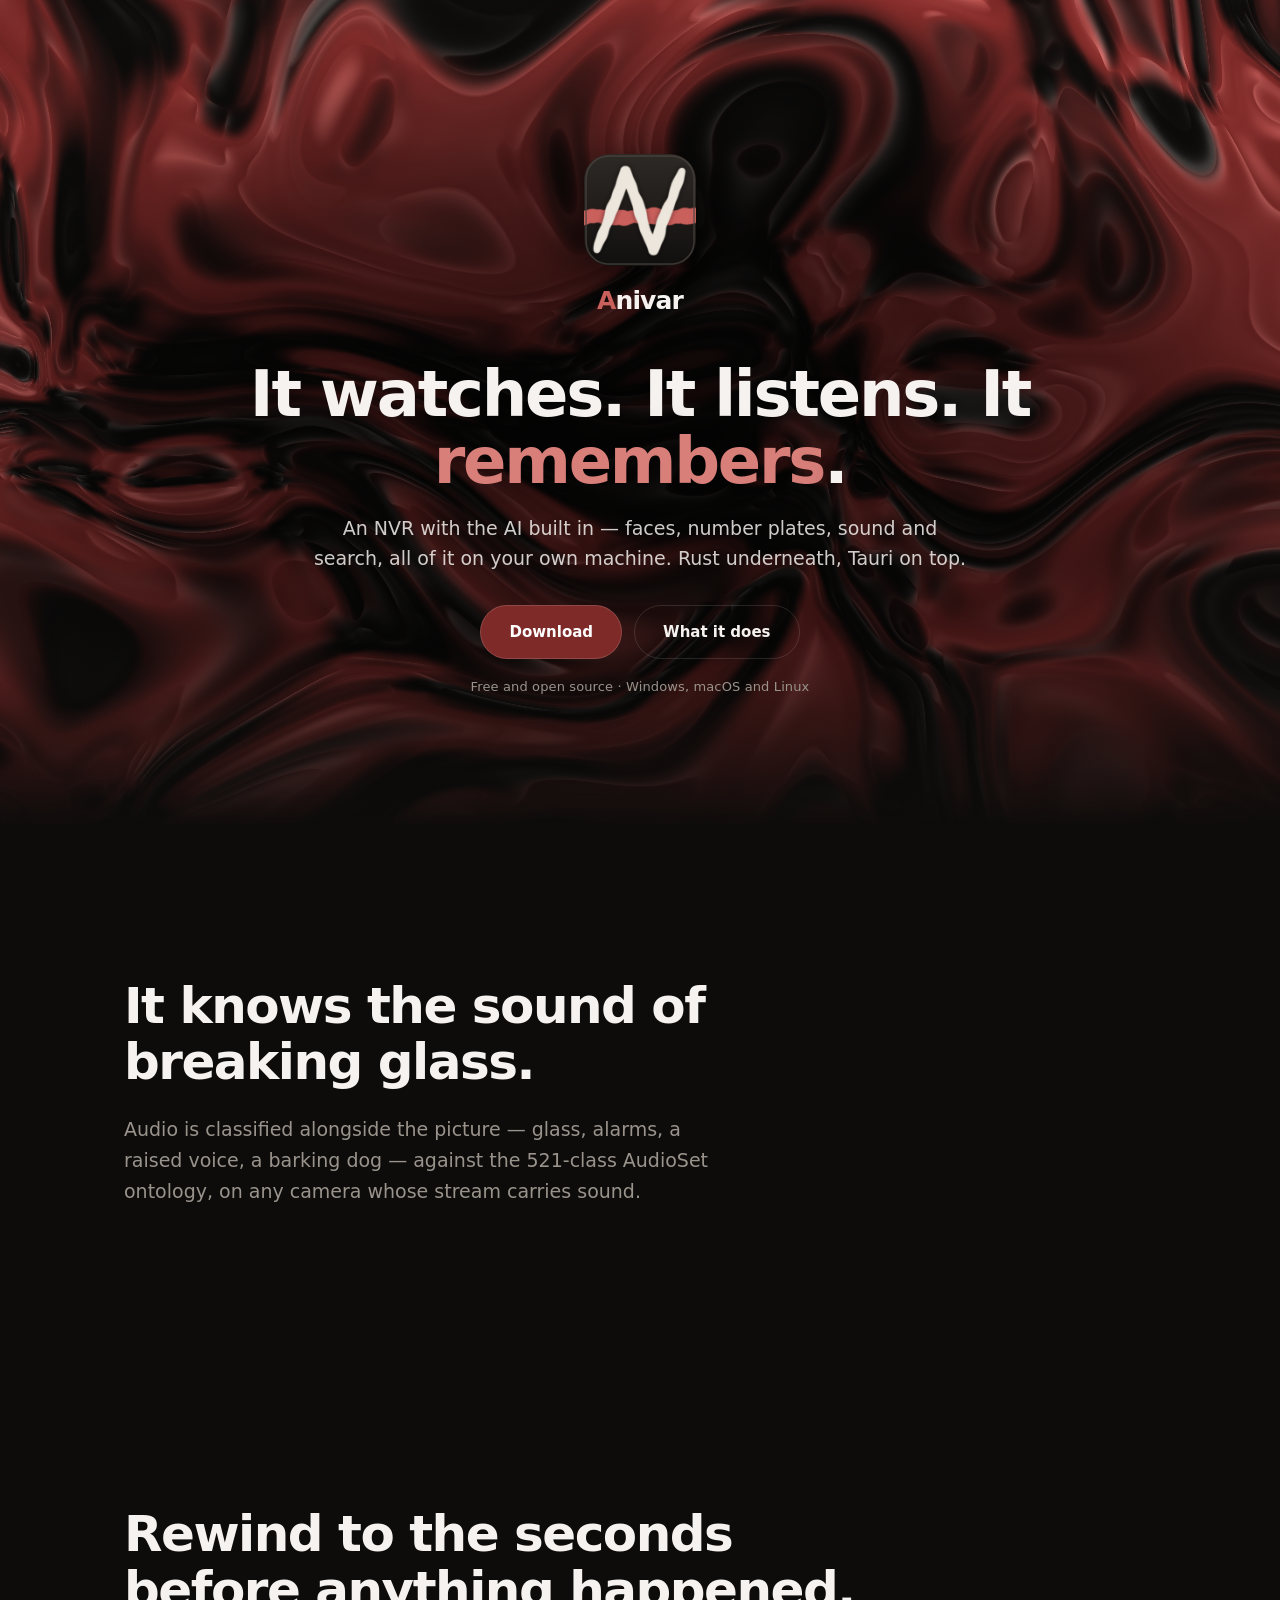
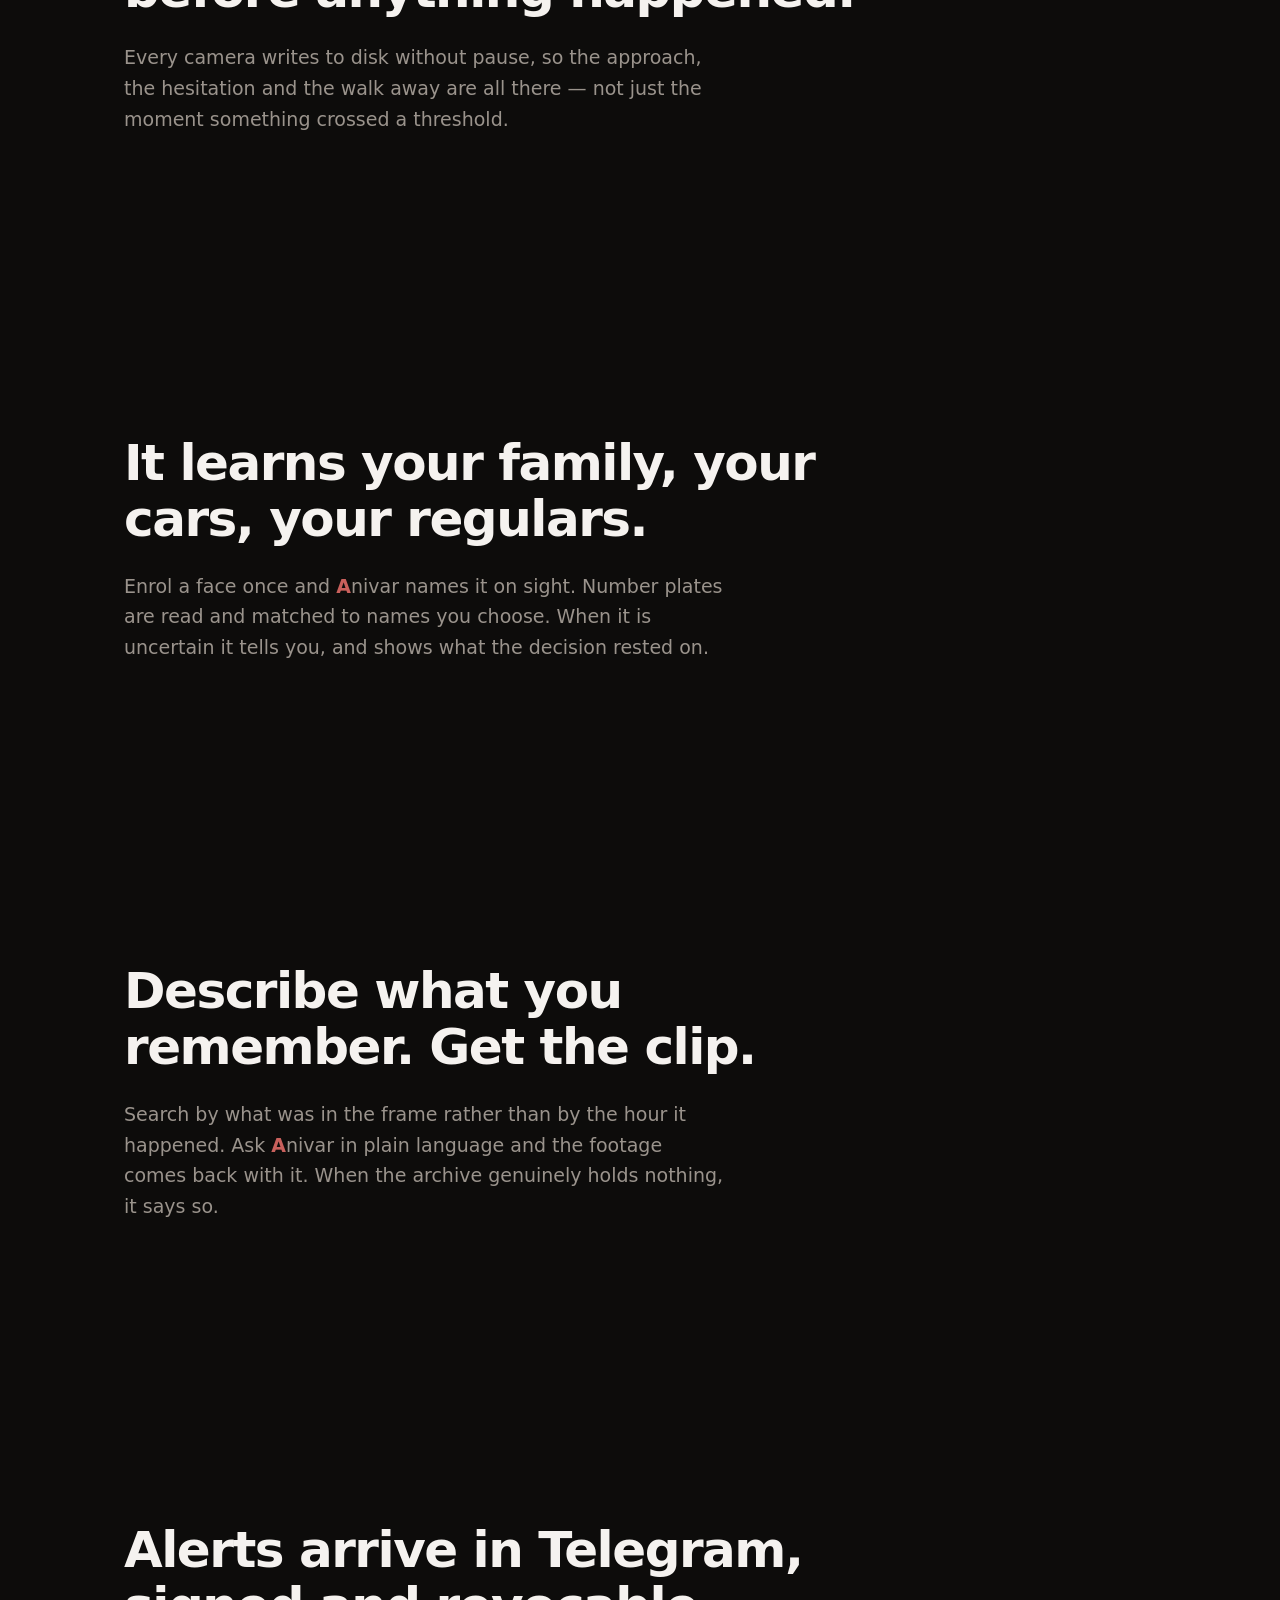
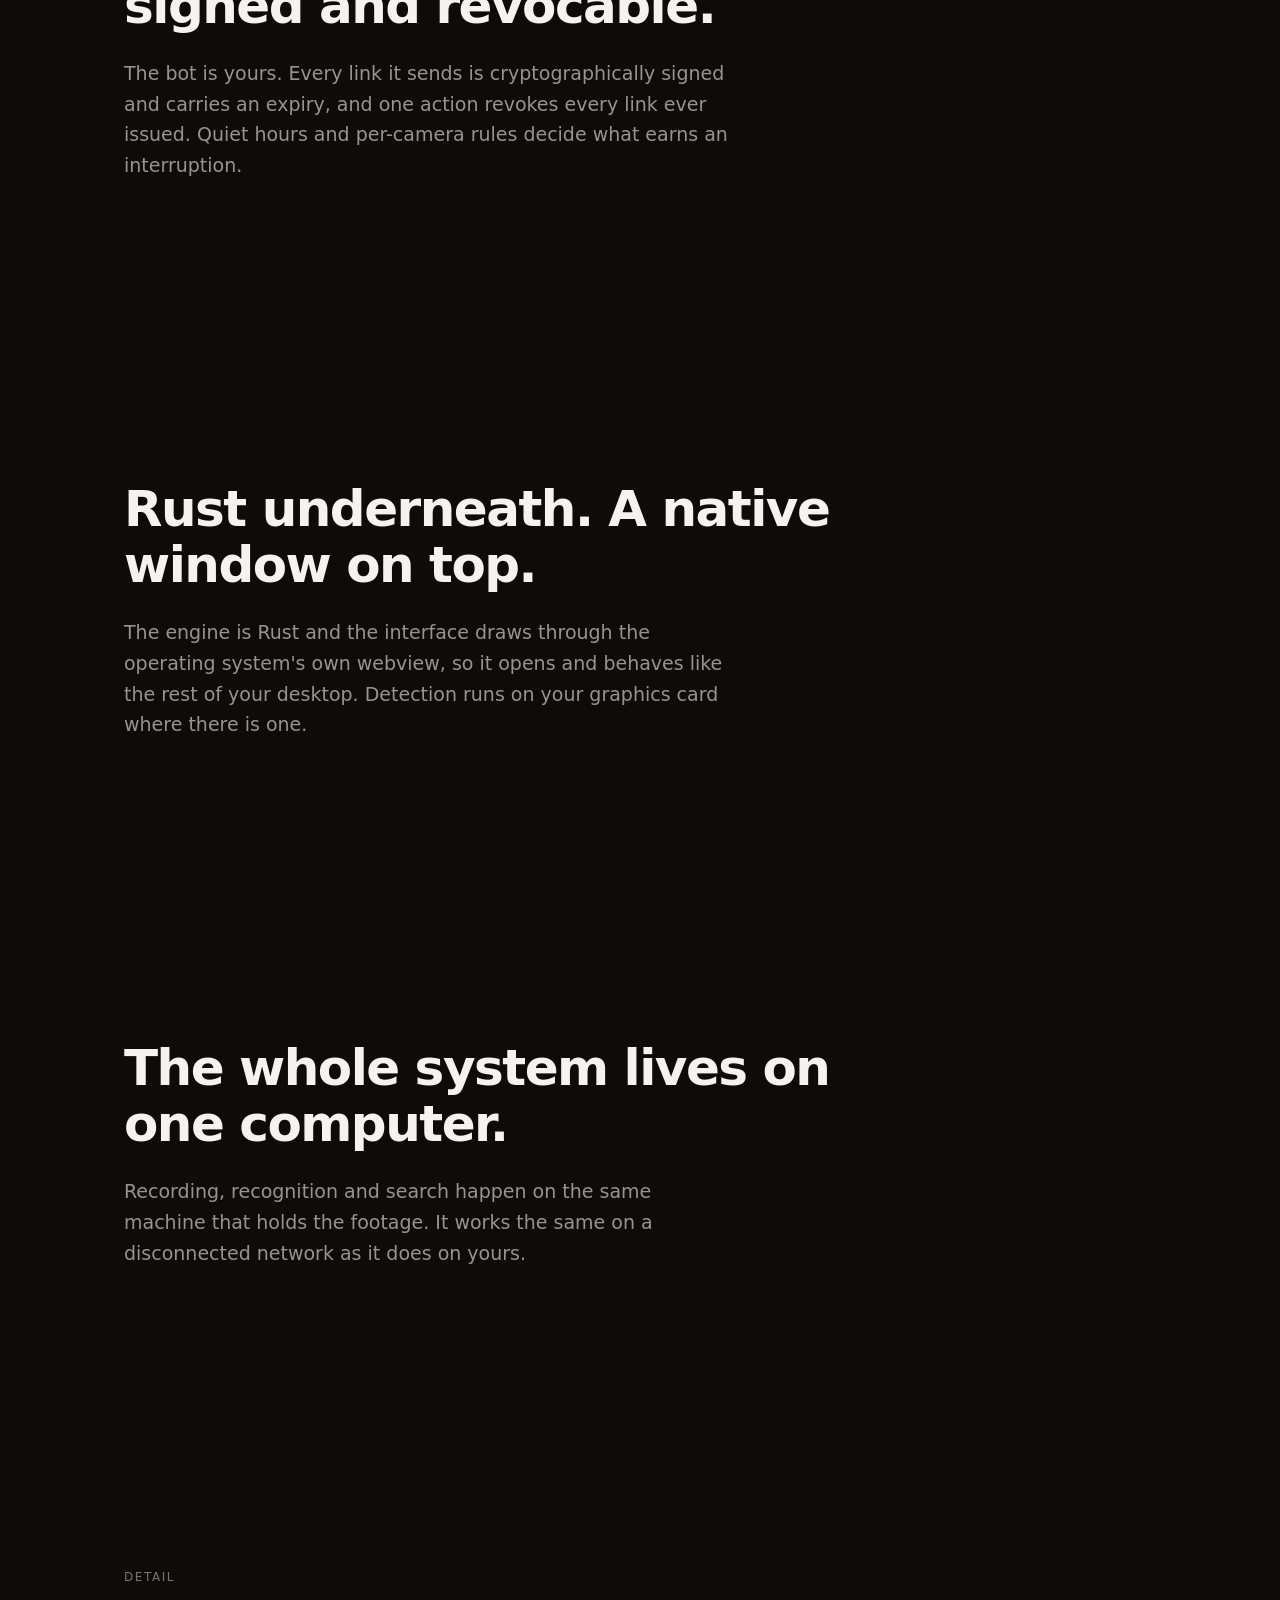
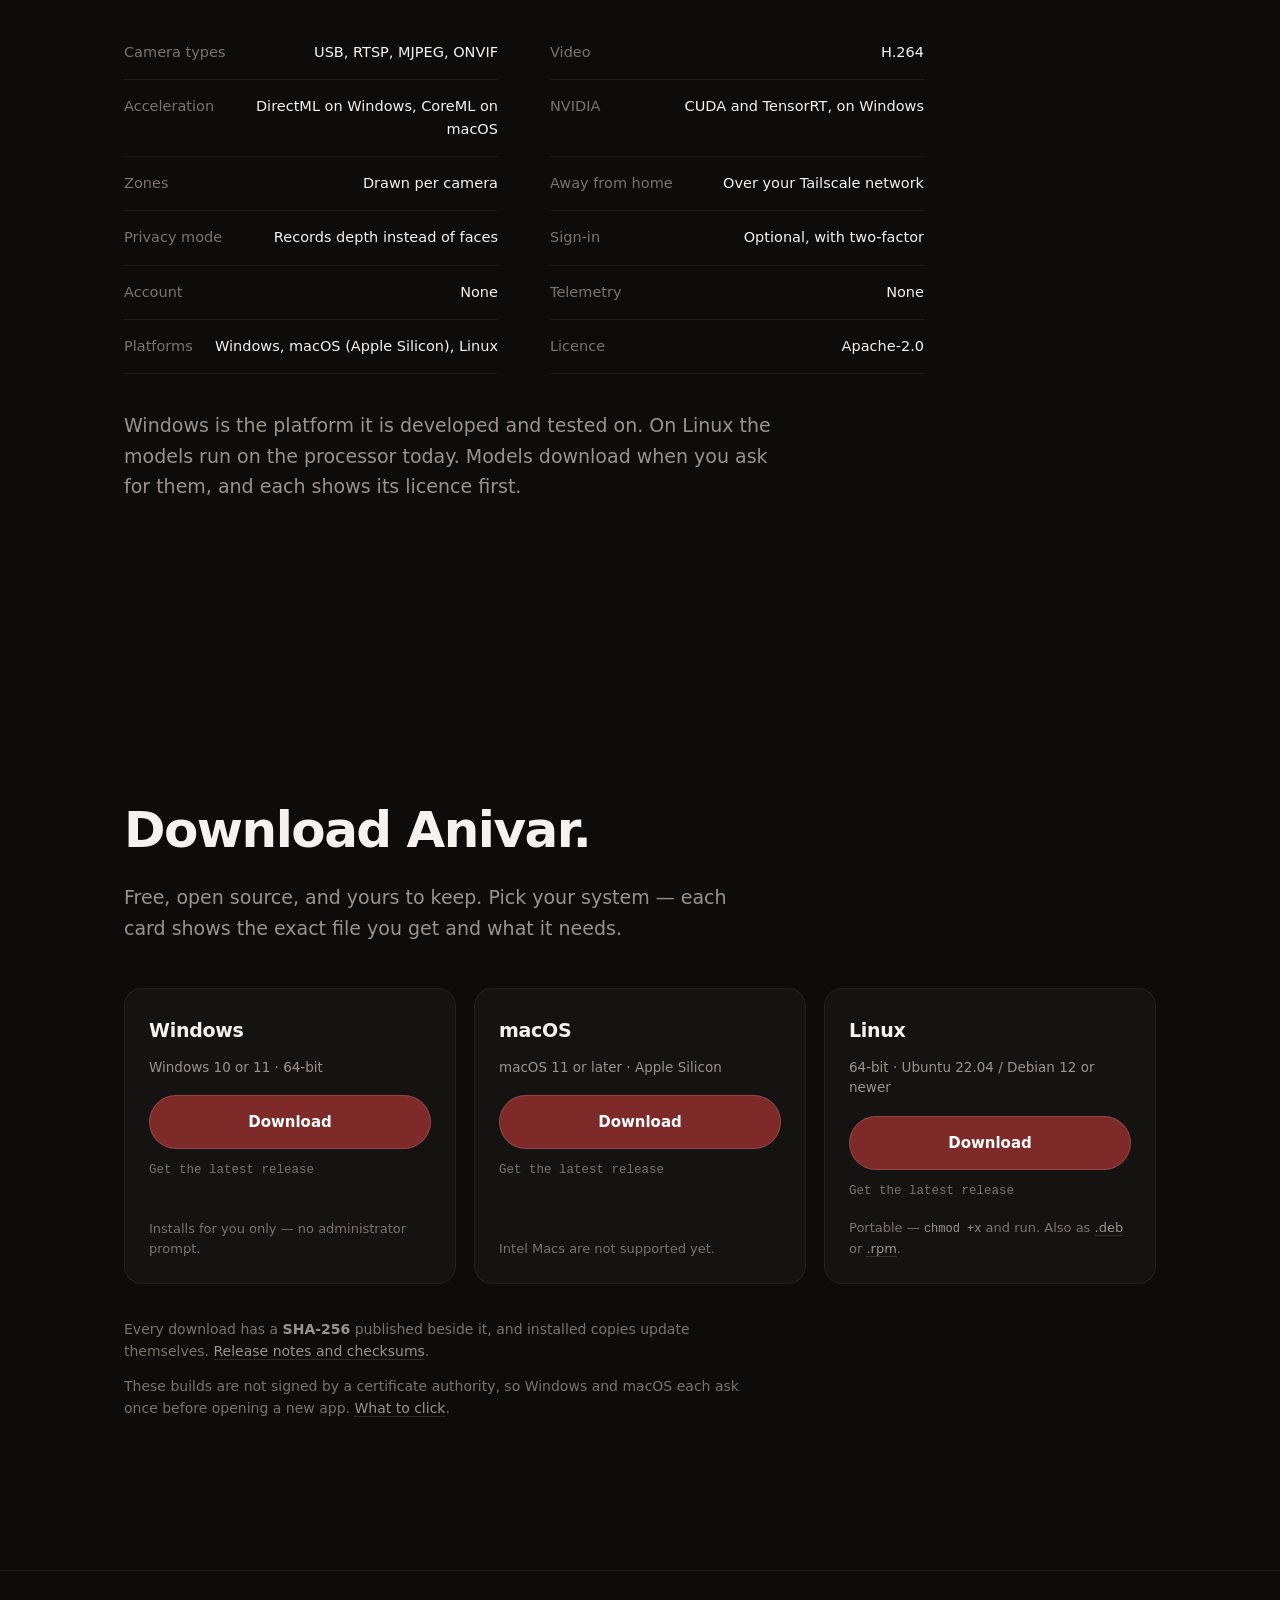
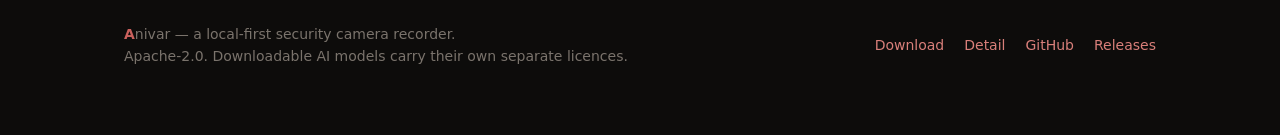
==== index.html @ 8ef47aaf "Anivar website Static marketing site for the Anivar desktop app. No framework, no build step — GitHu" ====
<!doctype html>
<html lang="en">
<head>
<meta charset="utf-8">
<meta name="viewport" content="width=device-width,initial-scale=1">
<title>Anivar — it watches, it listens, it remembers</title>
<meta name="description" content="An NVR with the AI built in — faces, number plates, sound and search, all of it on your own machine. Rust underneath, Tauri on top.">
<meta name="theme-color" content="#0D0C0B">
<link rel="icon" href="assets/favicon.png" type="image/png">
<link rel="apple-touch-icon" href="assets/logo-180.png">
<link rel="stylesheet" href="assets/styles.css">

<meta property="og:type" content="website">
<meta property="og:title" content="Anivar — it watches, it listens, it remembers">
<meta property="og:description" content="An NVR with the AI built in. Faces, plates, sound and search, on your own machine.">
<meta property="og:image" content="https://anivarhq.github.io/anivar-site/assets/og.png">
<meta property="og:url" content="https://anivarhq.github.io/anivar-site/">
<meta name="twitter:card" content="summary_large_image">
</head>
<body>

<a class="skip" href="#main">Skip to content</a>

<!-- ══════════════════════════ HERO ══════════════════════════ -->
<header class="hero">
  <div class="liquid-bg"><canvas id="liquid" aria-hidden="true"></canvas></div>
  <div class="wrap">
    <img class="hero-mark" src="assets/logo.png" alt="" width="112" height="112">
    <div class="brandbar" style="justify-content:center">
      <span class="wordmark" style="font-size:25px"><span class="i">A</span>nivar</span>
    </div>
    <h1>It watches. It listens. It <em>remembers</em>.</h1>
    <p class="lede">An NVR with the AI built in — faces, number plates, sound and search,
       all of it on your own machine. Rust underneath, Tauri on top.</p>
    <div class="cta">
      <a class="btn btn-primary" href="#download">Download</a>
      <a class="btn btn-ghost" href="#how">What it does</a>
    </div>
    <p class="hero-meta" id="hero-meta">Free and open source · Windows, macOS and Linux</p>
  </div>
</header>

<main id="main">

<section>
  <div class="wrap">
    <h2 class="statement rise">It knows the sound of breaking glass.</h2>
    <p class="under rise">Audio is classified alongside the picture — glass, alarms, a raised
       voice, a barking dog — against the 521-class AudioSet ontology, on any camera whose
       stream carries sound.</p>
  </div>
</section>

<section>
  <div class="wrap">
    <h2 class="statement rise">Rewind to the seconds before anything happened.</h2>
    <p class="under rise">Every camera writes to disk without pause, so the approach, the
       hesitation and the walk away are all there — not just the moment something crossed
       a threshold.</p>
  </div>
</section>

<section>
  <div class="wrap">
    <h2 class="statement rise">It learns your family, your cars, your regulars.</h2>
    <p class="under rise">Enrol a face once and <span class="nm"><span class="i">A</span>nivar</span> names it on sight. Number plates are
       read and matched to names you choose. When it is uncertain it tells you, and shows
       what the decision rested on.</p>
  </div>
</section>

<section>
  <div class="wrap">
    <h2 class="statement rise">Describe what you remember. Get the clip.</h2>
    <p class="under rise">Search by what was in the frame rather than by the hour it happened.
       Ask <span class="nm"><span class="i">A</span>nivar</span> in plain language and the footage comes back with it. When the archive
       genuinely holds nothing, it says so.</p>
  </div>
</section>

<section>
  <div class="wrap">
    <h2 class="statement rise">Alerts arrive in Telegram, signed and revocable.</h2>
    <p class="under rise">The bot is yours. Every link it sends is cryptographically signed and
       carries an expiry, and one action revokes every link ever issued. Quiet hours and
       per-camera rules decide what earns an interruption.</p>
  </div>
</section>

<section>
  <div class="wrap">
    <h2 class="statement rise">Rust underneath. A native window on top.</h2>
    <p class="under rise">The engine is Rust and the interface draws through the operating
       system's own webview, so it opens and behaves like the rest of your desktop.
       Detection runs on your graphics card where there is one.</p>
  </div>
</section>

<section>
  <div class="wrap">
    <h2 class="statement rise">The whole system lives on one computer.</h2>
    <p class="under rise">Recording, recognition and search happen on the same machine that
       holds the footage. It works the same on a disconnected network as it does on
       yours.</p>
  </div>
</section>

<section id="how">
  <div class="wrap">
    <p class="quiet">Detail</p>
    <dl class="specs">
      <div><dt>Camera types</dt><dd>USB, RTSP, MJPEG, ONVIF</dd></div>
      <div><dt>Video</dt><dd>H.264</dd></div>
      <div><dt>Acceleration</dt><dd>DirectML on Windows, CoreML on macOS</dd></div>
      <div><dt>NVIDIA</dt><dd>CUDA and TensorRT, on Windows</dd></div>
      <div><dt>Zones</dt><dd>Drawn per camera</dd></div>
      <div><dt>Away from home</dt><dd>Over your Tailscale network</dd></div>
      <div><dt>Privacy mode</dt><dd>Records depth instead of faces</dd></div>
      <div><dt>Sign-in</dt><dd>Optional, with two-factor</dd></div>
      <div><dt>Account</dt><dd>None</dd></div>
      <div><dt>Telemetry</dt><dd>None</dd></div>
      <div><dt>Platforms</dt><dd>Windows, macOS (Apple Silicon), Linux</dd></div>
      <div><dt>Licence</dt><dd>Apache-2.0</dd></div>
    </dl>
    <p class="under" style="max-width:54ch;margin-top:36px">Windows is the platform it is
       developed and tested on. On Linux the models run on the processor today. Models
       download when you ask for them, and each shows its licence first.</p>
  </div>
</section>

<section id="download">
  <div class="wrap">
    <h2 class="statement">Download Anivar.</h2>
    <p class="under">Free, open source, and yours to keep. Pick your system — each card
       shows the exact file you get and what it needs.</p>

    <div class="dl-grid">
      <article class="dl-card" data-card="win">
        <div class="dl-head"><h3>Windows</h3><span class="dl-badge" data-badge="win"></span></div>
        <p class="dl-req">Windows 10 or 11 · 64-bit</p>
        <a class="btn btn-primary dl-get" data-os="win" href="https://github.com/anivarhq/anivar/releases/latest">Download</a>
        <p class="dl-file"><span data-file="win">Get the latest release</span></p>
        <p class="dl-note">Installs for you only — no administrator prompt.</p>
      </article>
      <article class="dl-card" data-card="mac">
        <div class="dl-head"><h3>macOS</h3><span class="dl-badge" data-badge="mac"></span></div>
        <p class="dl-req">macOS 11 or later · Apple Silicon</p>
        <a class="btn btn-primary dl-get" data-os="mac" href="https://github.com/anivarhq/anivar/releases/latest">Download</a>
        <p class="dl-file"><span data-file="mac">Get the latest release</span></p>
        <p class="dl-note">Intel Macs are not supported yet.</p>
      </article>
      <article class="dl-card" data-card="linux">
        <div class="dl-head"><h3>Linux</h3><span class="dl-badge" data-badge="linux"></span></div>
        <p class="dl-req">64-bit · Ubuntu 22.04 / Debian 12 or newer</p>
        <a class="btn btn-primary dl-get" data-os="linux" href="https://github.com/anivarhq/anivar/releases/latest">Download</a>
        <p class="dl-file"><span data-file="linux">Get the latest release</span></p>
        <p class="dl-note">Portable — <code>chmod +x</code> and run. Also as <a data-os="deb" href="https://github.com/anivarhq/anivar/releases/latest">.deb</a> or <a data-os="rpm" href="https://github.com/anivarhq/anivar/releases/latest">.rpm</a>.</p>
      </article>
    </div>

    <div class="dl-foot">
      <p>Every download has a <strong>SHA-256</strong> published beside it, and installed
         copies update themselves. <a href="https://github.com/anivarhq/anivar/releases/latest">Release notes and checksums</a>.</p>
      <p>These builds are not signed by a certificate authority, so Windows and macOS each
         ask once before opening a new app.
         <a href="https://github.com/anivarhq/anivar#before-you-install">What to click</a>.</p>
    </div>
  </div>
</section>

</main>

<footer>
  <div class="wrap foot">
    <p style="margin:0"><span class="nm"><span class="i">A</span>nivar</span> — a local-first security camera recorder.<br>
       Apache-2.0. Downloadable AI models carry their own separate licences.</p>
    <nav>
      <a href="#download">Download</a>
      <a href="#how">Detail</a>
      <a href="https://github.com/anivarhq/anivar">GitHub</a>
      <a href="https://github.com/anivarhq/anivar/releases">Releases</a>
    </nav>
  </div>
</footer>

<script>
/* ============================================================================
   Hero background — liquid field.
   Two-level VECTOR domain warping over 3D simplex noise, with a ridged top
   octave and Blinn-Phong lighting. The lighting is what stops it reading as
   fog: an unlit colour ramp always looks like weather, never like a surface.
   Constants below were locked in the tuner (liquid-tune.html, kept out of the
   published site) — retune there, then paste the numbers back in here.
   Noise: Ashima Arts / Stefan Gustavson 3D simplex, public domain.
   ========================================================================= */
(function () {
  var canvas = document.getElementById('liquid');
  if (!canvas) return;
  var gl = canvas.getContext('webgl2', { antialias:false, alpha:false })
        || canvas.getContext('webgl',  { antialias:false, alpha:false });
  if (!gl) return;   // CSS gradient fallback on .liquid-bg stays visible

  var PALETTE = ['#0D0C0B', '#7E2A28', '#C9605C', '#F5E9E4'];
  //              bg-canvas   accent-fill  accent   warm specular
  var hex2rgb = function (h) {
    return [1,3,5].map(function (i) { return parseInt(h.slice(i,i+2),16)/255; });
  };

  var VERT =
    'attribute vec2 aPos;varying vec2 vUv;' +
    'void main(){ vUv = aPos*0.5+0.5; gl_Position = vec4(aPos,0.0,1.0); }';

  var FRAG = [
'precision highp float;',
'#define SCALE  0.85',
'#define WARP_A 1.50',   // swirl
'#define WARP_B 1.90',   // fold — the "liquid" knob
'#define RIDGE  0.11',   // creases
'#define RELIEF 0.075',  // how much the surface catches light
'#define SPEC   0.30',   // wet highlight
'#define SHINE  42.0',   // highlight tightness
'#define SPEED  0.055',
'#define CREST  0.15',
'varying vec2 vUv;',
'uniform float uTime;',
'uniform vec2  uResolution;',
'uniform vec3  uColor0, uColor1, uColor2, uColor3;',

'vec4 permute(vec4 x){ return mod(((x*34.0)+1.0)*x, 289.0); }',
'vec4 taylorInvSqrt(vec4 r){ return 1.79284291400159 - 0.85373472095314*r; }',
'float snoise(vec3 v){',
'  const vec2 C = vec2(1.0/6.0, 1.0/3.0);',
'  const vec4 D = vec4(0.0, 0.5, 1.0, 2.0);',
'  vec3 i  = floor(v + dot(v, C.yyy));',
'  vec3 x0 = v - i + dot(i, C.xxx);',
'  vec3 g = step(x0.yzx, x0.xyz);',
'  vec3 l = 1.0 - g;',
'  vec3 i1 = min(g.xyz, l.zxy);',
'  vec3 i2 = max(g.xyz, l.zxy);',
'  vec3 x1 = x0 - i1 + 1.0*C.xxx;',
'  vec3 x2 = x0 - i2 + 2.0*C.xxx;',
'  vec3 x3 = x0 - 1.0 + 3.0*C.xxx;',
'  i = mod(i, 289.0);',
'  vec4 p = permute(permute(permute(',
'             i.z + vec4(0.0, i1.z, i2.z, 1.0))',
'           + i.y + vec4(0.0, i1.y, i2.y, 1.0))',
'           + i.x + vec4(0.0, i1.x, i2.x, 1.0));',
'  float n_ = 1.0/7.0;',
'  vec3  ns = n_*D.wyz - D.xzx;',
'  vec4 j = p - 49.0*floor(p*ns.z*ns.z);',
'  vec4 x_ = floor(j*ns.z);',
'  vec4 y_ = floor(j - 7.0*x_);',
'  vec4 x = x_*ns.x + ns.yyyy;',
'  vec4 y = y_*ns.x + ns.yyyy;',
'  vec4 h = 1.0 - abs(x) - abs(y);',
'  vec4 b0 = vec4(x.xy, y.xy);',
'  vec4 b1 = vec4(x.zw, y.zw);',
'  vec4 s0 = floor(b0)*2.0 + 1.0;',
'  vec4 s1 = floor(b1)*2.0 + 1.0;',
'  vec4 sh = -step(h, vec4(0.0));',
'  vec4 a0 = b0.xzyw + s0.xzyw*sh.xxyy;',
'  vec4 a1 = b1.xzyw + s1.xzyw*sh.zzww;',
'  vec3 p0 = vec3(a0.xy, h.x);',
'  vec3 p1 = vec3(a0.zw, h.y);',
'  vec3 p2 = vec3(a1.xy, h.z);',
'  vec3 p3 = vec3(a1.zw, h.w);',
'  vec4 norm = taylorInvSqrt(vec4(dot(p0,p0), dot(p1,p1), dot(p2,p2), dot(p3,p3)));',
'  p0 *= norm.x; p1 *= norm.y; p2 *= norm.z; p3 *= norm.w;',
'  vec4 m = max(0.6 - vec4(dot(x0,x0), dot(x1,x1), dot(x2,x2), dot(x3,x3)), 0.0);',
'  m = m*m;',
'  return 42.0*dot(m*m, vec4(dot(p0,x0), dot(p1,x1), dot(p2,x2), dot(p3,x3)));',
'}',

'float fbm2(vec3 p){ return snoise(p)*0.6 + snoise(p*2.03 + 17.0)*0.3; }',
'float fbm3(vec3 p){',
'  float s = snoise(p)*0.55;',
'  s += snoise(p*2.02 + 31.0)*0.28;',
'  float r = 1.0 - abs(snoise(p*3.20 + 63.0));',
'  s += (r*r - 0.5)*RIDGE;',
'  return s;',
'}',
/* two-level vector warp: q displaces the field, r displaces q. the two layers
   advance at different rates so they shear past each other instead of
   morphing in place — that shearing is what reads as liquid. */
'float field(vec2 uv, float t, out vec2 warp){',
'  vec3 p = vec3(uv, t);',
'  vec2 q = vec2(fbm2(p), fbm2(p + vec3(5.2, 1.3, 0.7)));',
'  vec2 r = vec2(',
'    fbm2(p + WARP_A*vec3(q,0.0) + vec3(1.7, 9.2, t* 0.35)),',
'    fbm2(p + WARP_A*vec3(q,0.0) + vec3(8.3, 2.8, t*-0.28)));',
'  warp = r;',
'  return fbm3(p + WARP_B*vec3(r,0.0));',
'}',

'void main(){',
'  vec2 uv = vUv;',
'  uv.x *= uResolution.x / uResolution.y;',
'  float t = uTime*SPEED;',
'  uv += vec2(t*0.10, t*0.05);',
'  uv *= SCALE;',
'  vec2 warp;',
'  float f = field(uv, t, warp);',
'  const float e = 0.012;',
'  vec3 wp  = vec3(uv, t) + WARP_B*vec3(warp, 0.0);',
'  float fx = fbm3(wp + vec3(e, 0.0, 0.0));',
'  float fy = fbm3(wp + vec3(0.0, e, 0.0));',
'  vec3  N  = normalize(vec3(-(fx-f)/e*RELIEF, -(fy-f)/e*RELIEF, 1.0));',
'  vec3 L = normalize(vec3(-0.35, 0.55, 0.75));',
'  vec3 H = normalize(L + vec3(0.0, 0.0, 1.0));',
'  float diff = max(dot(N,L), 0.0);',
'  float spec = pow(max(dot(N,H), 0.0), SHINE);',
'  float h = f*0.5 + 0.5;',
'  vec3 col = mix(uColor0, uColor1, smoothstep(0.36, 0.62, h));',
'  col = mix(col, uColor2, smoothstep(0.66, 0.85, h));',
'  col = mix(col, uColor3, smoothstep(0.87, 0.97, h));',
'  col *= 0.70 + 0.50*diff;',
'  col += uColor3*spec*SPEC;',
'  col += uColor3*smoothstep(0.93, 1.0, h)*CREST;',
   /* kill 8-bit banding across the large smooth areas */
'  float d = fract(sin(dot(gl_FragCoord.xy, vec2(12.9898, 78.233)))*43758.5453);',
'  col += (d - 0.5)/255.0;',
'  gl_FragColor = vec4(col, 1.0);',
'}'].join('\n');

  function compile(type, src) {
    var s = gl.createShader(type);
    gl.shaderSource(s, src); gl.compileShader(s);
    if (!gl.getShaderParameter(s, gl.COMPILE_STATUS)) return null;
    return s;
  }
  var vs = compile(gl.VERTEX_SHADER, VERT), fs = compile(gl.FRAGMENT_SHADER, FRAG);
  if (!vs || !fs) return;                       // fall back to the CSS gradient
  var prog = gl.createProgram();
  gl.attachShader(prog, vs); gl.attachShader(prog, fs); gl.linkProgram(prog);
  if (!gl.getProgramParameter(prog, gl.LINK_STATUS)) return;
  gl.useProgram(prog);

  var buf = gl.createBuffer();
  gl.bindBuffer(gl.ARRAY_BUFFER, buf);
  gl.bufferData(gl.ARRAY_BUFFER, new Float32Array([-1,-1, 1,-1, -1,1, 1,1]), gl.STATIC_DRAW);
  var aPos = gl.getAttribLocation(prog, 'aPos');
  gl.enableVertexAttribArray(aPos);
  gl.vertexAttribPointer(aPos, 2, gl.FLOAT, false, 0, 0);

  var U = function (n) { return gl.getUniformLocation(prog, n); };
  var uTime = U('uTime'), uRes = U('uResolution');
  PALETTE.forEach(function (h, i) { gl.uniform3fv(U('uColor' + i), hex2rgb(h)); });

  function resize() {
    var dpr = Math.min(window.devicePixelRatio || 1, 2);
    var w = Math.max(1, Math.round(canvas.clientWidth  * dpr));
    var h = Math.max(1, Math.round(canvas.clientHeight * dpr));
    if (canvas.width !== w || canvas.height !== h) {
      canvas.width = w; canvas.height = h;
      gl.viewport(0, 0, w, h);
      gl.uniform2f(uRes, w, h);
    }
  }
  window.addEventListener('resize', resize);
  resize();

  var reduced = window.matchMedia('(prefers-reduced-motion: reduce)').matches;
  var raf = 0, t0 = performance.now();

  function frame(now) {
    resize();
    gl.uniform1f(uTime, (now - t0) / 1000);
    gl.drawArrays(gl.TRIANGLE_STRIP, 0, 4);
    raf = requestAnimationFrame(frame);
  }

  if (reduced) {                                 // one static frame, no loop
    gl.uniform1f(uTime, 8.0);
    gl.drawArrays(gl.TRIANGLE_STRIP, 0, 4);
  } else {
    raf = requestAnimationFrame(frame);
    /* the hero scrolls away; stop paying for it when it is off screen */
    if ('IntersectionObserver' in window) {
      new IntersectionObserver(function (es) {
        es.forEach(function (en) {
          if (en.isIntersecting && !raf && !document.hidden) {
            t0 = performance.now(); raf = requestAnimationFrame(frame);
          } else if (!en.isIntersecting && raf) {
            cancelAnimationFrame(raf); raf = 0;
          }
        });
      }, { threshold: 0 }).observe(canvas);
    }
    document.addEventListener('visibilitychange', function () {
      if (document.hidden && raf) { cancelAnimationFrame(raf); raf = 0; }
      else if (!document.hidden && !raf) { t0 = performance.now(); raf = requestAnimationFrame(frame); }
    });
  }
})();

/* reveal-on-scroll — opacity and transform only, and skipped entirely when the
   visitor has asked for reduced motion */
(function () {
  var els = document.querySelectorAll('.rise');
  if (!('IntersectionObserver' in window) ||
      window.matchMedia('(prefers-reduced-motion: reduce)').matches) {
    Array.prototype.forEach.call(els, function (el) { el.classList.add('in'); });
    return;
  }
  var io = new IntersectionObserver(function (entries) {
    entries.forEach(function (en, i) {
      if (!en.isIntersecting) return;
      var el = en.target;
      setTimeout(function () { el.classList.add('in'); }, (i % 3) * 70);
      io.unobserve(el);
    });
  }, { rootMargin: '0px 0px -8% 0px' });
  Array.prototype.forEach.call(els, function (el) { io.observe(el); });
})();

/* ============================================================================
   Download cards follow the release.
   The page is ALREADY CORRECT before this runs: every card links to
   /releases/latest, which is right today and right after every future tag. So
   everything here only makes a working link more specific, and any failure —
   offline, blocked, rate-limited — leaves the served page standing. There is
   deliberately no spinner and no error state.
   api.github.com allows any origin but budgets 60 requests/hour per IP for
   anonymous callers, so failing is routine rather than exceptional.
   ========================================================================= */
(function () {
  var API = 'https://api.github.com/repos/anivarhq/anivar/releases/latest';
  /* Asset names carry the version (Anivar_0.1.1_x64-setup.exe), so match on the
     stable suffix rather than rebuilding a filename from a version string. The
     rpm uses dots and a -1 release suffix, not the _x.y.z_ pattern. */
  var MATCH = {
    win:   /_x64-setup\.exe$/,
    mac:   /_aarch64\.dmg$/,
    linux: /_amd64\.AppImage$/,
    deb:   /_amd64\.deb$/,
    rpm:   /\.x86_64\.rpm$/
  };

  function currentOS() {
    var p = (navigator.userAgentData && navigator.userAgentData.platform) ||
            navigator.platform || navigator.userAgent || '';
    if (/win/i.test(p))             return 'win';
    if (/mac|iphone|ipad/i.test(p)) return 'mac';
    if (/linux|x11|cros/i.test(p))  return 'linux';
    return null;                    /* unknown: no card is singled out */
  }
  function mb(b) { return Math.round(b / 1048576) + ' MB'; }
  function set(sel, fn) {
    Array.prototype.forEach.call(document.querySelectorAll(sel), fn);
  }

  fetch(API, { headers: { Accept: 'application/vnd.github+json' } })
    .then(function (r) { return r.ok ? r.json() : Promise.reject(r.status); })
    .then(function (rel) {
      var by = {};
      (rel.assets || []).forEach(function (a) {
        Object.keys(MATCH).forEach(function (k) { if (MATCH[k].test(a.name)) by[k] = a; });
      });

      /* Point every link at its actual file. */
      set('[data-os]', function (a) {
        var asset = by[a.getAttribute('data-os')];
        if (asset) a.href = asset.browser_download_url;
      });

      /* Name the file and its size under each button, so nobody has to guess
         what they are about to download. */
      set('[data-file]', function (el) {
        var asset = by[el.getAttribute('data-file')];
        if (asset) el.textContent = asset.name + ' · ' + mb(asset.size);
      });

      var ver = (rel.tag_name || '').replace(/^v/, '');
      var meta = document.getElementById('hero-meta');
      if (meta && ver) {
        meta.textContent = 'Free and open source · v' + ver + ' · Windows, macOS and Linux';
      }

      /* Mark the visitor's own platform. macOS is Apple Silicon only and a
         browser cannot tell you which Mac it is on, so the card says so in its
         requirements rather than the badge promising something. */
      var os = currentOS();
      if (!os) return;
      var card = document.querySelector('[data-card="' + os + '"]');
      var badge = document.querySelector('[data-badge="' + os + '"]');
      if (card)  card.setAttribute('data-you', '1');
      if (badge) badge.textContent = 'Your system';
    })
    .catch(function () { /* leave the served markup exactly as it is */ });
})();
</script>
</body>
</html>
---- assets/styles.css ----
/* Anivar — marketing site.
   Tokens lifted verbatim from the app's src/index.css so the site and the
   product are literally the same colours. "White lifts, red marks." */

:root{
  /* graphite ramp */
  --bg-canvas:#0D0C0B; --bg-surface:#151312; --bg-elevated:#1E1B19; --bg-hover:#262220;
  /* the one red */
  --accent:#C9605C; --accent-light:#D97F7A; --accent-dim:#A94B48; --accent-fill:#7E2A28;
  /* status */
  --ok:#6FA97C; --warn:#C9A25E; --idle:#8C99A8;
  /* text */
  --text-primary:#F5F2EF; --text-secondary:#9A938C; --text-tertiary:#7A736C;
  /* white-lift */
  --ink:255 255 255;
  --border:rgb(var(--ink)/.06); --border-strong:rgb(var(--ink)/.12);
  --radius:14px; --radius-lg:18px; --radius-pill:999px;
  --ease-out:cubic-bezier(.16,1,.3,1);
  --spring:cubic-bezier(.34,1.56,.64,1);
  --font:'Inter',-apple-system,'Segoe UI',system-ui,sans-serif;
  --mono:'JetBrains Mono','Cascadia Code','SF Mono',ui-monospace,monospace;
  --maxw:1080px;
}

*{box-sizing:border-box}
html{scroll-behavior:smooth}
@media (prefers-reduced-motion:reduce){ html{scroll-behavior:auto} }
body{margin:0;background:var(--bg-canvas);color:var(--text-primary);
  font-family:var(--font);font-size:16px;line-height:1.6;
  -webkit-font-smoothing:antialiased;overflow-x:hidden}
img{max-width:100%;display:block}
a{color:var(--accent-light);text-decoration:none}
a:hover{text-decoration:underline}
:focus-visible{outline:2px solid var(--accent);outline-offset:3px;border-radius:4px}

.wrap{width:100%;max-width:var(--maxw);margin:0 auto;padding:0 24px}
.skip{position:absolute;left:-9999px}
.skip:focus{left:12px;top:12px;z-index:99;padding:10px 16px;background:var(--bg-elevated);
  border:1px solid var(--border-strong);border-radius:10px}

/* ---------- hero ---------- */
.hero{position:relative;min-height:92vh;min-height:92svh;display:flex;align-items:center;
  justify-content:center;text-align:center;padding:96px 0 72px;isolation:isolate}
.liquid-bg{position:absolute;inset:0;z-index:-1;overflow:hidden;pointer-events:none;
  /* static approximation — what a no-WebGL visitor sees. Never flat black. */
  background:
    radial-gradient(58% 46% at 26% 30%, #7E2A28 0%, transparent 62%),
    radial-gradient(46% 38% at 76% 58%, #A94B48 0%, transparent 58%),
    radial-gradient(30% 26% at 58% 22%, #C9605C 0%, transparent 55%),
    var(--bg-canvas)}
.liquid-bg canvas{display:block;width:100%;height:100%}
/* Two scrims, and the first one matters most. The vignette below darkens the
   EDGES and is transparent to 38% — which is exactly where the headline sits, so
   the type was landing on the brightest, busiest part of the field. The content
   scrim puts a readable ground back under the middle. */
.liquid-bg::after{content:"";position:absolute;inset:0;
  background:
    radial-gradient(66% 52% at 50% 50%,rgba(0,0,0,.74) 0%,rgba(0,0,0,.5) 58%,transparent 100%),
    radial-gradient(125% 95% at 50% 32%,transparent 38%,rgba(0,0,0,.6) 100%)}
/* the hero fades into the page ground so the shader has no hard edge */
.hero::after{content:"";position:absolute;left:0;right:0;bottom:0;height:180px;z-index:-1;
  background:linear-gradient(to bottom,transparent,var(--bg-canvas))}

.hero h1{margin:0 0 20px;font-size:clamp(34px,6.4vw,64px);font-weight:800;
  letter-spacing:-.035em;line-height:1.04;max-width:15ch;margin-inline:auto;
  text-shadow:0 2px 34px rgba(0,0,0,.55)}
.hero h1 em{font-style:normal;color:var(--accent-light)}
.lede{margin:0 auto;max-width:54ch;font-size:clamp(16px,1.9vw,19px);line-height:1.55;
  color:var(--text-primary);opacity:.84;text-shadow:0 1px 18px rgba(0,0,0,.65)}

.cta{display:flex;gap:12px;flex-wrap:wrap;justify-content:center;margin-top:32px}
.btn{display:inline-block;padding:14px 28px;border-radius:var(--radius-pill);
  font-size:15px;font-weight:600;font-family:inherit;cursor:pointer;border:1px solid transparent;
  transition:transform .21s var(--spring),background .21s var(--ease-out);text-decoration:none}
.btn:hover{text-decoration:none;transform:translateY(-1px)}
.btn-primary{background:var(--accent-fill);color:#fff;border-color:rgb(var(--ink)/.14)}
.btn-primary:hover{background:var(--accent-dim)}
.mascot{width:66px;height:66px;border-radius:16px;margin:0 auto 24px;
  box-shadow:0 10px 34px rgba(0,0,0,.5)}

/* ---------- sections ---------- */
section{padding:88px 0;position:relative}
h2{margin:0 0 16px;font-size:clamp(25px,3.6vw,38px);font-weight:700;letter-spacing:-.028em;
  line-height:1.15;max-width:20ch}
footer{padding:52px 0 68px;border-top:1px solid var(--border);color:var(--text-tertiary);
  font-size:14px}
.foot{display:flex;justify-content:space-between;gap:24px;flex-wrap:wrap;align-items:center}
.foot nav{display:flex;gap:20px;flex-wrap:wrap}

/* reveal-on-scroll; opacity/transform only, and off entirely for reduced motion */
.rise{opacity:0;transform:translateY(16px);
  transition:opacity .6s var(--ease-out),transform .6s var(--ease-out)}
.rise.in{opacity:1;transform:none}
@media (prefers-reduced-motion:reduce){
  .rise{opacity:1;transform:none;transition:none}
  .btn:hover{transform:none}
}
@media (max-width:640px){
  section{padding:64px 0}
  .hero{min-height:auto;padding:72px 0 56px}
}

/* ══════════════════════════════════════════════════════════════
   WORDMARK
   The identity is the name with its initial in the accent. The name
   also happens to contain the product twice — A_I_ _ at odd
   positions, _N_V_R at even ones — which the "in the name" section
   below puts to work. Same six letters every time; only the lift moves.
   ══════════════════════════════════════════════════════════════ */
.wordmark{font-weight:800;letter-spacing:-.035em;line-height:1;display:inline-block;
  color:var(--text-primary)}
.wordmark .i{color:var(--accent)}          /* the lifted letters */
.hero .wordmark{font-size:clamp(38px,7.5vw,78px);margin-bottom:22px}
.brandbar{display:flex;align-items:center;gap:11px;margin-bottom:26px}
.brandbar .wordmark{font-size:20px}
/* Inline name mentions. Same six letters throughout; which ones lift depends on
   what the sentence is about — AI where it thinks, NVR where it records. Never
   pointed at, never explained. */
.nm .i{color:var(--accent);font-weight:700}

/* ══════════════════════════════════════════════════════════════
   SPARE
   One idea per screen. Headings are verb-led and describe what you
   stop having to do; the sentence under each says how.
   ══════════════════════════════════════════════════════════════ */
section{padding:150px 0}
.statement{font-size:clamp(28px,4.4vw,50px);font-weight:800;letter-spacing:-.03em;
  line-height:1.12;margin:0;max-width:22ch}
.statement em{font-style:normal;color:var(--accent)}
.under{margin:24px 0 0;font-size:clamp(16px,1.7vw,19px);color:var(--text-secondary);
  max-width:50ch;line-height:1.62}
.hero h1{max-width:19ch}

.frame{margin-top:60px;border-radius:var(--radius-lg);overflow:hidden;
  background:var(--bg-surface);border:1px solid var(--border)}
.frame .ph{aspect-ratio:16/9;display:grid;place-items:center;color:var(--text-tertiary);
  font-family:var(--mono);font-size:12px}

.specs{display:grid;grid-template-columns:repeat(auto-fit,minmax(260px,1fr));
  gap:0 52px;max-width:800px;margin:0}
.specs div{display:flex;justify-content:space-between;gap:20px;padding:15px 0;
  border-bottom:1px solid var(--border);font-size:14.5px}
.specs dt{color:var(--text-tertiary);margin:0}
.specs dd{margin:0;text-align:right;color:var(--text-primary)}
.quiet{font-size:12px;letter-spacing:.13em;text-transform:uppercase;
  color:var(--text-tertiary);margin:0 0 38px}

@media (max-width:640px){ section{padding:92px 0} .frame{margin-top:38px} }

/* ---------- download ---------- */
.btn-ghost{background:transparent;color:var(--text-primary);border-color:var(--border-strong)}
.btn-ghost:hover{background:var(--bg-hover)}
.hero-meta{margin:18px 0 0;font-size:13px;color:var(--text-secondary);letter-spacing:.01em}
.specs dd a{color:var(--text-primary);text-decoration:none;
  border-bottom:1px solid var(--border-strong);transition:color .18s var(--ease-out)}
.specs dd a:hover{color:var(--accent-light);border-bottom-color:var(--accent)}

/* ---------- hero mark ---------- */
.hero-mark{display:block;width:112px;height:112px;margin:0 auto 22px;border-radius:26px;
  box-shadow:0 18px 50px rgba(0,0,0,.55)}

/* ---------- download ---------- */
.btn-ghost{background:transparent;color:var(--text-primary);border-color:var(--border-strong)}
.btn-ghost:hover{background:var(--bg-hover)}
.hero-meta{margin:18px 0 0;font-size:13px;color:var(--text-secondary);letter-spacing:.01em}

.dl-grid{display:grid;gap:18px;margin-top:44px;
  grid-template-columns:repeat(auto-fit,minmax(268px,1fr))}
.dl-card{display:flex;flex-direction:column;gap:12px;padding:26px 24px 24px;
  background:var(--bg-surface);border:1px solid var(--border);border-radius:var(--radius-lg)}
/* The card for the visitor's own system lifts; the others stay quiet. */
.dl-card[data-you="1"]{border-color:var(--accent-dim);background:var(--bg-elevated)}
.dl-head{display:flex;align-items:center;justify-content:space-between;gap:12px}
.dl-card h3{margin:0;font-size:19px;font-weight:700;letter-spacing:-.015em}
.dl-badge{font-size:11px;font-weight:700;letter-spacing:.08em;text-transform:uppercase;
  color:var(--accent-light);white-space:nowrap}
.dl-badge:empty{display:none}
.dl-req{margin:0;font-size:13.5px;color:var(--text-secondary);line-height:1.5}
.dl-get{margin-top:6px;text-align:center}
.dl-file{margin:0;font-size:12.5px;color:var(--text-tertiary);font-family:var(--mono);
  word-break:break-all;line-height:1.5}
.dl-note{margin:auto 0 0;padding-top:6px;font-size:13px;color:var(--text-tertiary);line-height:1.55}
.dl-note a{color:var(--text-secondary);text-decoration:none;border-bottom:1px solid var(--border-strong)}
.dl-note a:hover{color:var(--accent-light);border-bottom-color:var(--accent)}
.dl-note code{font-family:var(--mono);font-size:12px;color:var(--text-secondary)}

.dl-foot{display:grid;gap:12px;margin-top:34px;max-width:62ch}
.dl-foot p{margin:0;font-size:14px;color:var(--text-tertiary);line-height:1.6}
.dl-foot strong{color:var(--text-secondary);font-weight:600}
.dl-foot a{color:var(--text-secondary);text-decoration:none;border-bottom:1px solid var(--border-strong)}
.dl-foot a:hover{color:var(--accent-light);border-bottom-color:var(--accent)}
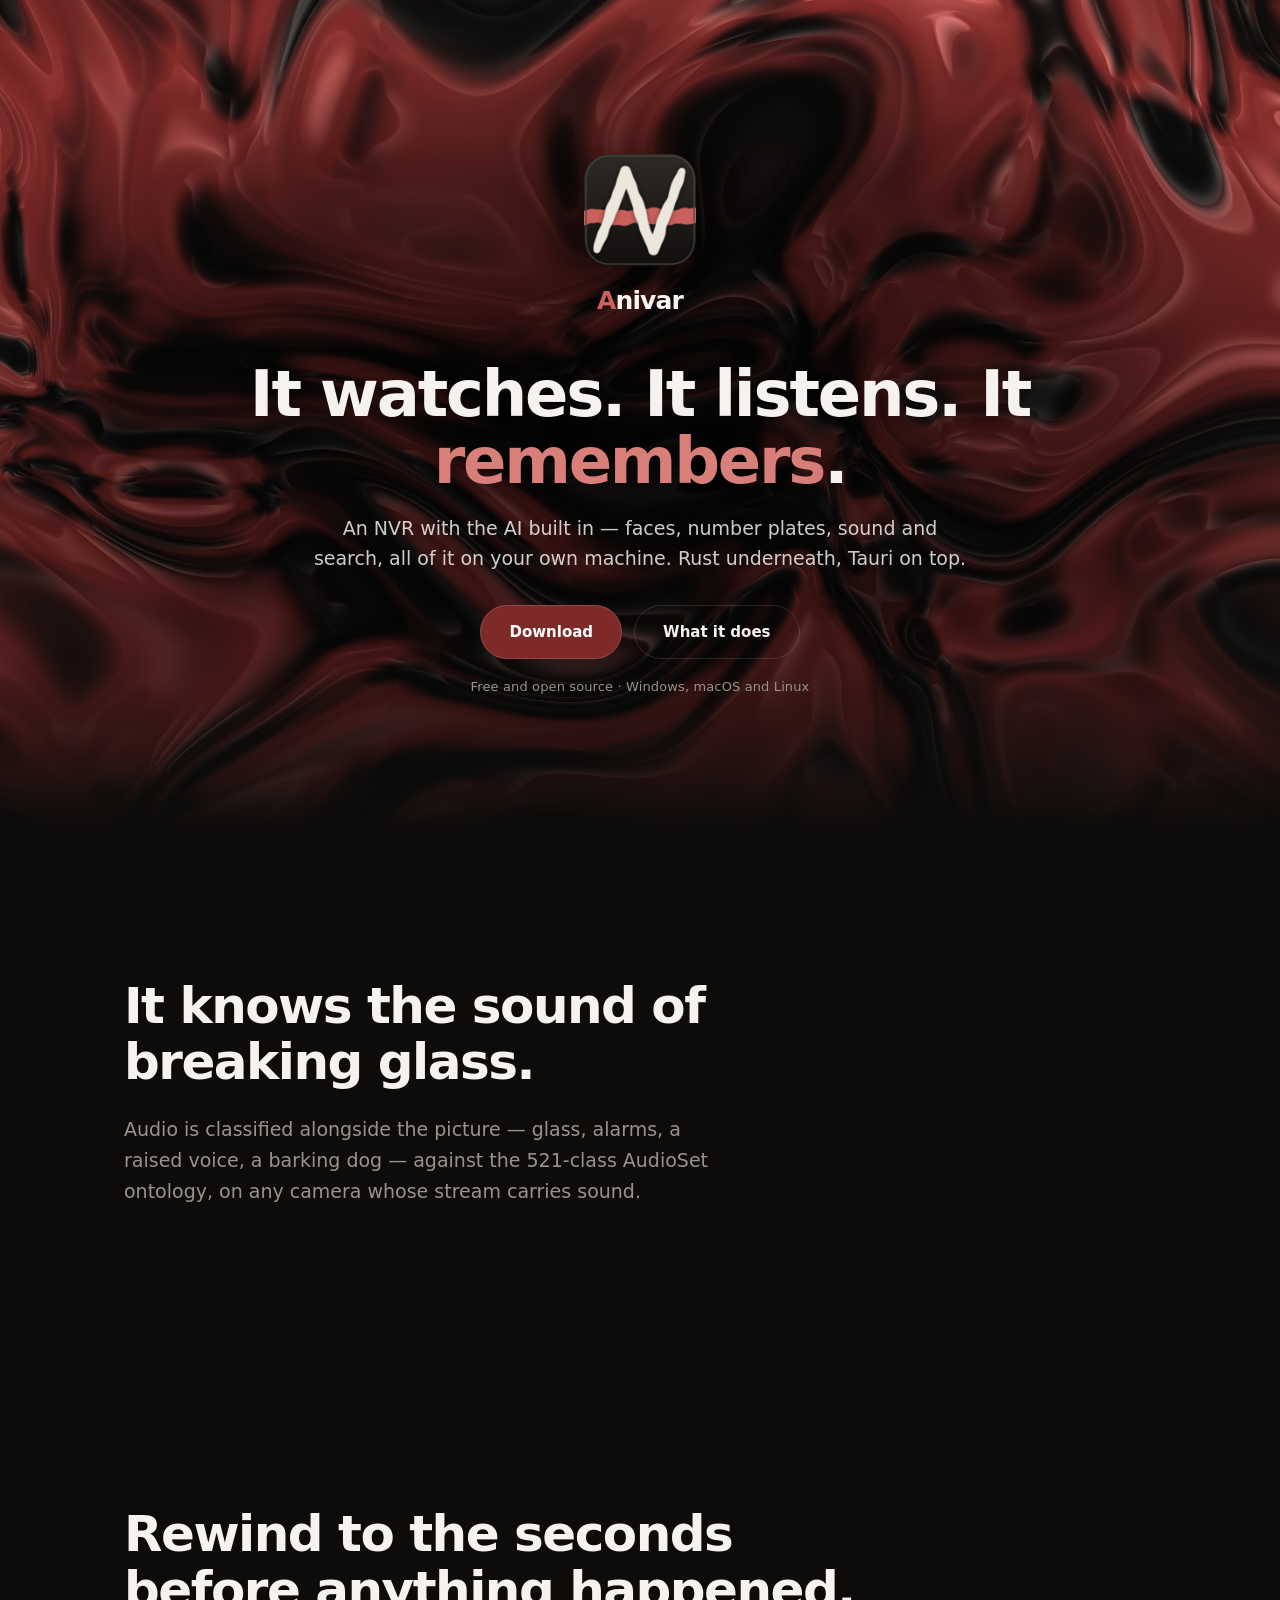
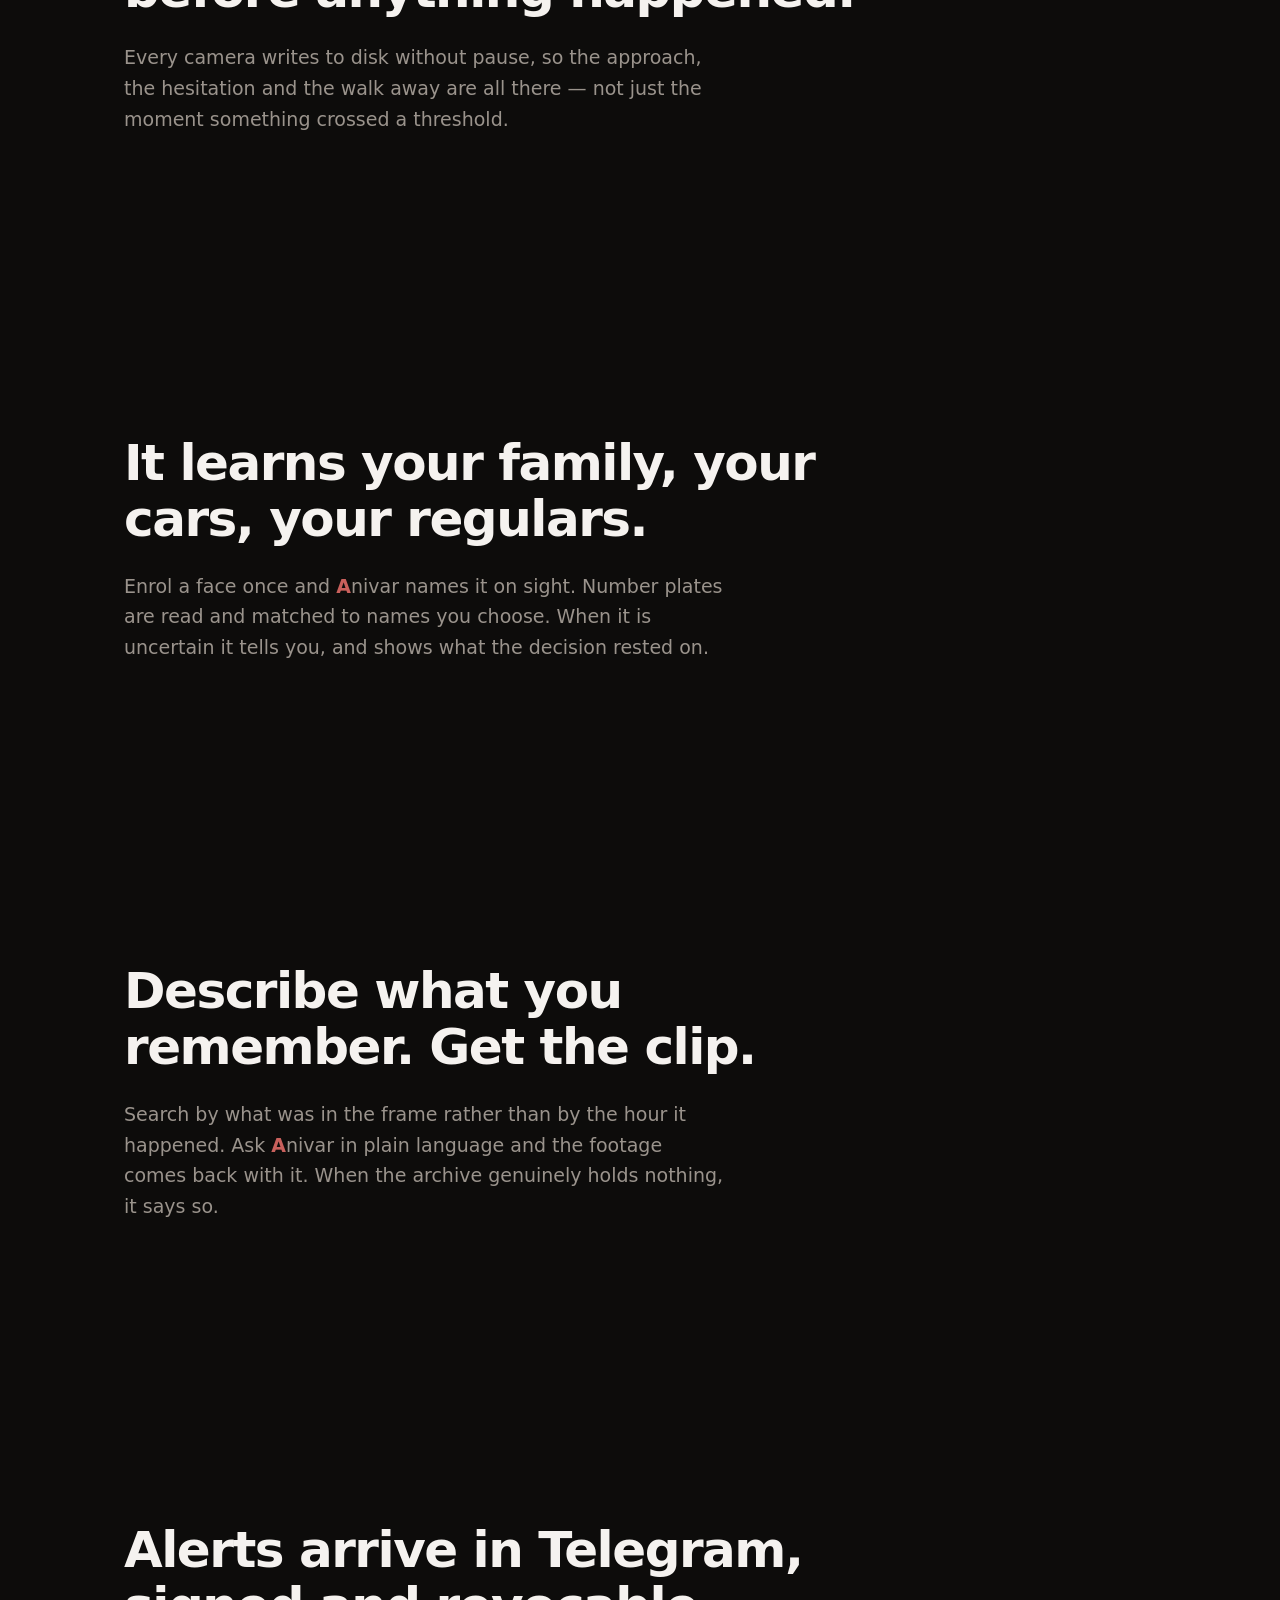
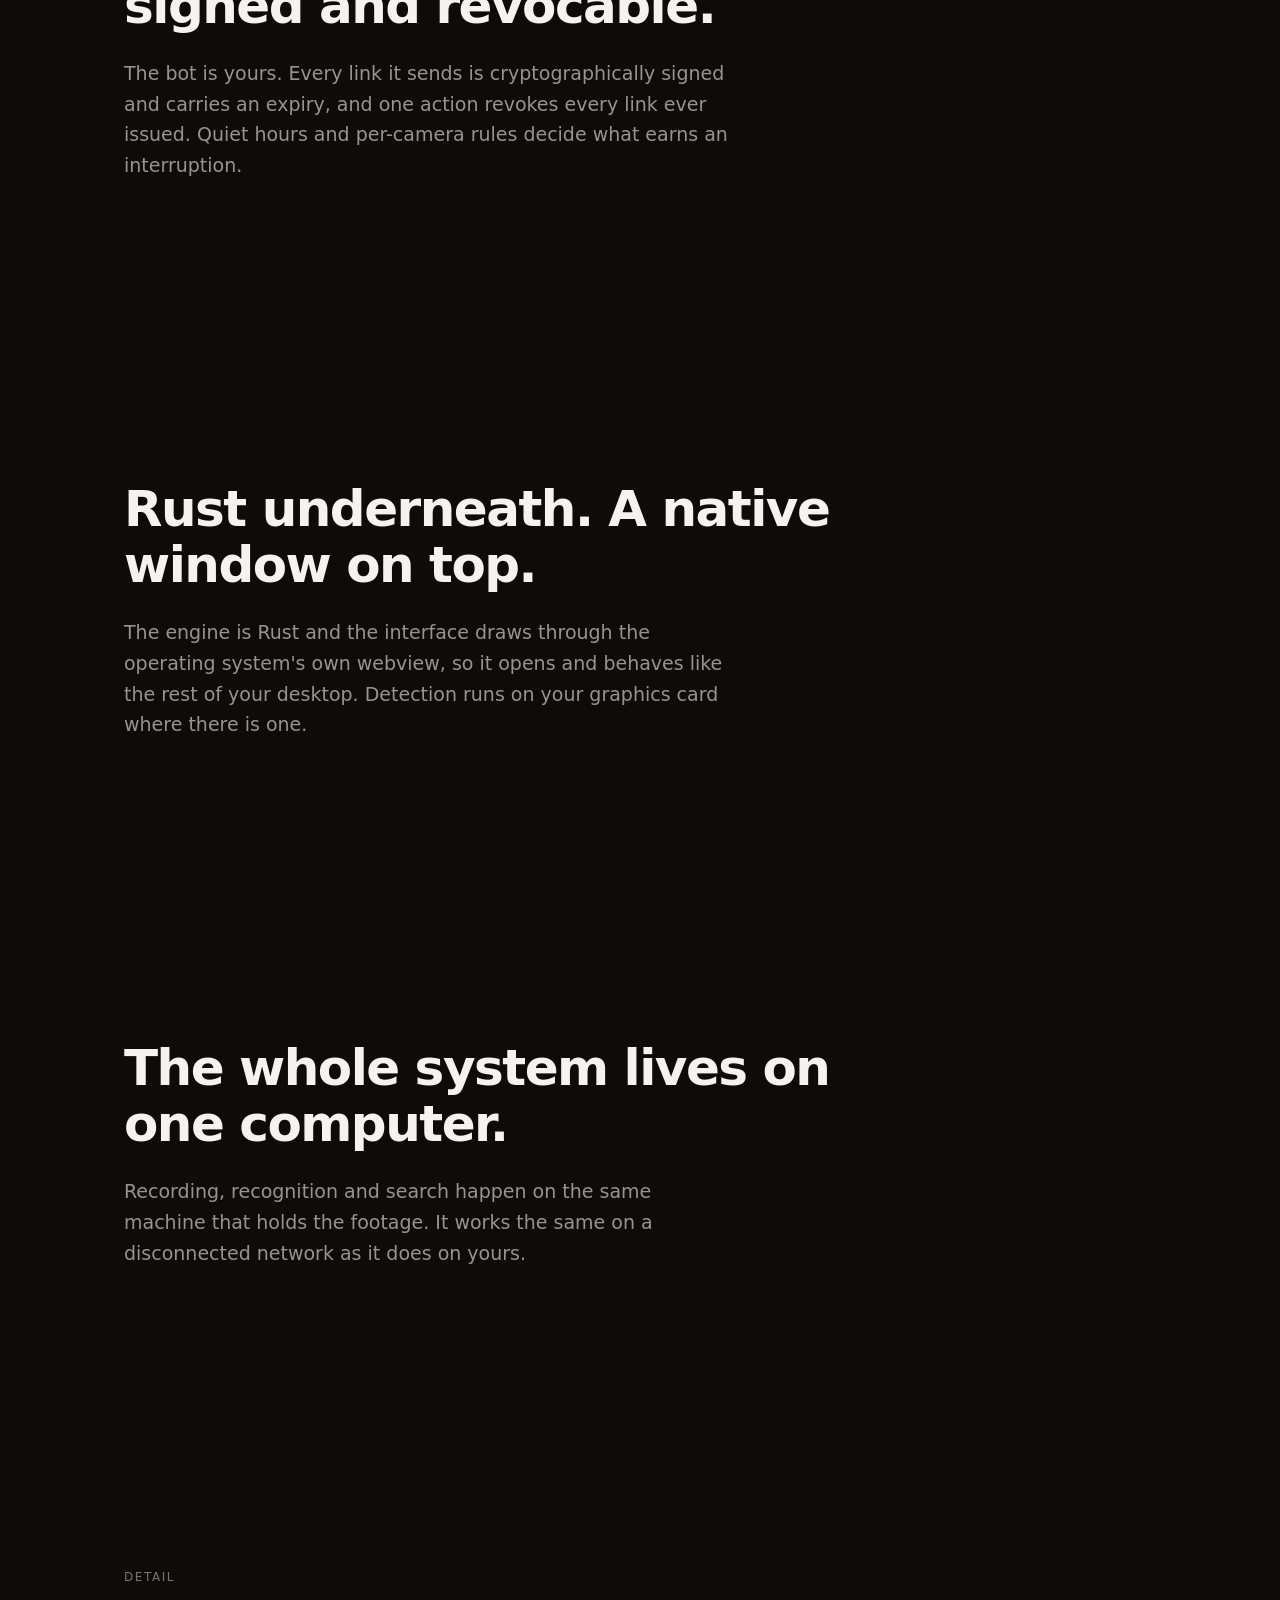
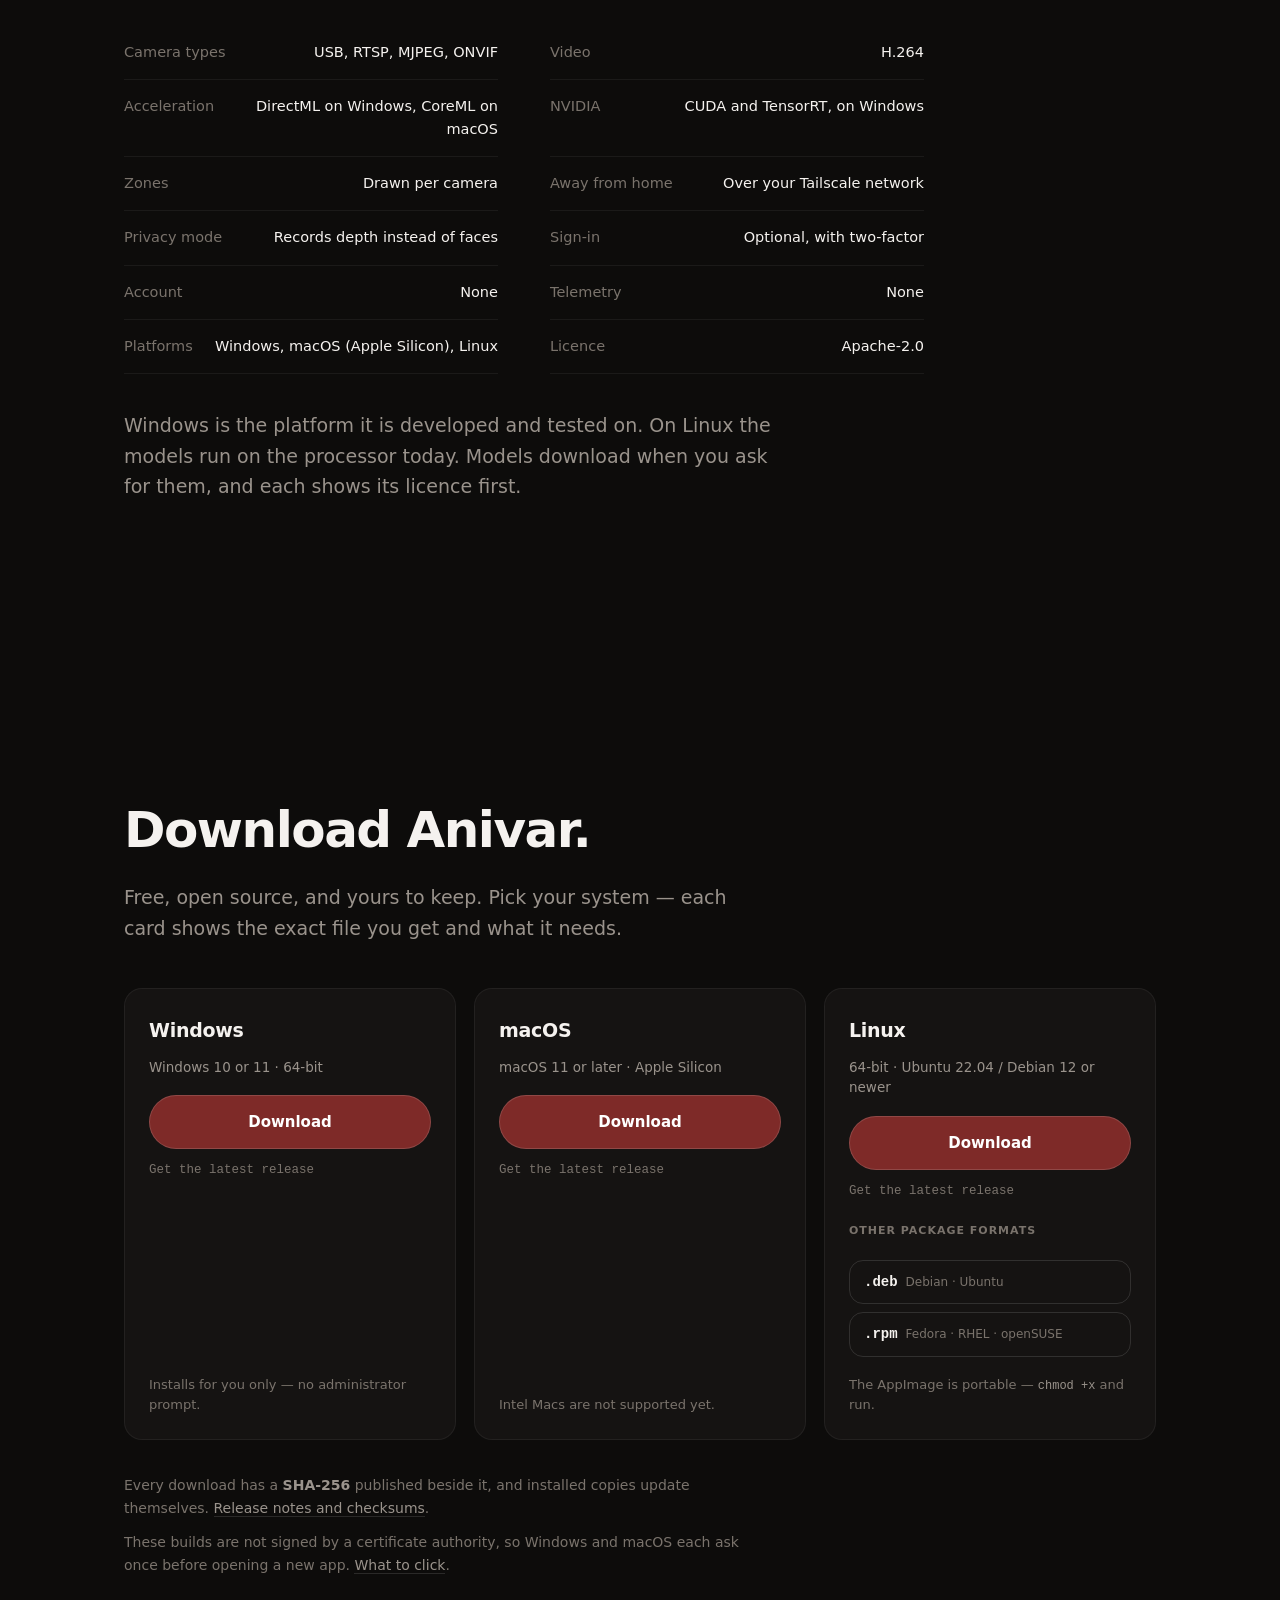
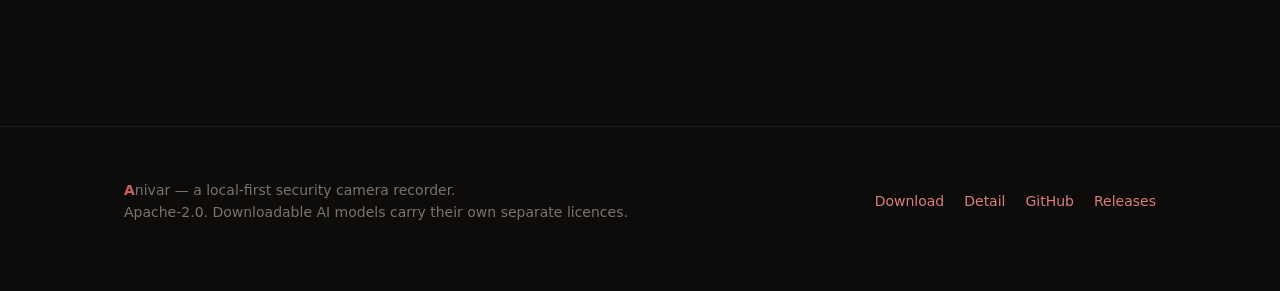
==== commit 18a1fcf5: "Make the Linux formats visible, and stop calling a phone a desktop Linux ships three packages but on" ====
--- a/index.html
+++ b/index.html
@@ -154,7 +154,12 @@
         <p class="dl-req">64-bit · Ubuntu 22.04 / Debian 12 or newer</p>
         <a class="btn btn-primary dl-get" data-os="linux" href="https://github.com/anivarhq/anivar/releases/latest">Download</a>
         <p class="dl-file"><span data-file="linux">Get the latest release</span></p>
-        <p class="dl-note">Portable — <code>chmod +x</code> and run. Also as <a data-os="deb" href="https://github.com/anivarhq/anivar/releases/latest">.deb</a> or <a data-os="rpm" href="https://github.com/anivarhq/anivar/releases/latest">.rpm</a>.</p>
+        <p class="dl-alt-label">Other package formats</p>
+        <div class="dl-alt">
+          <a data-os="deb" href="https://github.com/anivarhq/anivar/releases/latest"><strong>.deb</strong><span>Debian · Ubuntu</span><span data-file="deb"></span></a>
+          <a data-os="rpm" href="https://github.com/anivarhq/anivar/releases/latest"><strong>.rpm</strong><span>Fedora · RHEL · openSUSE</span><span data-file="rpm"></span></a>
+        </div>
+        <p class="dl-note">The AppImage is portable — <code>chmod +x</code> and run.</p>
       </article>
     </div>
 
@@ -437,12 +442,18 @@
   };
 
   function currentOS() {
+    var ua = navigator.userAgent || '';
+    /* There is no mobile build. Without this an iPad reports macOS and an
+       Android phone reports Linux, so the page would mark a desktop installer
+       as that visitor's system and offer them a .dmg or an AppImage. */
+    if ((navigator.userAgentData && navigator.userAgentData.mobile) ||
+        /android|iphone|ipad|ipod/i.test(ua)) return null;
     var p = (navigator.userAgentData && navigator.userAgentData.platform) ||
-            navigator.platform || navigator.userAgent || '';
-    if (/win/i.test(p))             return 'win';
-    if (/mac|iphone|ipad/i.test(p)) return 'mac';
-    if (/linux|x11|cros/i.test(p))  return 'linux';
-    return null;                    /* unknown: no card is singled out */
+            navigator.platform || ua || '';
+    if (/win/i.test(p))            return 'win';
+    if (/mac/i.test(p))            return 'mac';
+    if (/linux|x11|cros/i.test(p)) return 'linux';
+    return null;                   /* unknown: no card is singled out */
   }
   function mb(b) { return Math.round(b / 1048576) + ' MB'; }
   function set(sel, fn) {
@@ -467,7 +478,12 @@
          what they are about to download. */
       set('[data-file]', function (el) {
         var asset = by[el.getAttribute('data-file')];
-        if (asset) el.textContent = asset.name + ' · ' + mb(asset.size);
+        if (!asset) return;
+        /* The alternate-format rows are narrow and already labelled .deb/.rpm,
+           so they take the size alone; the main slots name the whole file. */
+        el.textContent = el.closest('.dl-alt')
+          ? mb(asset.size)
+          : asset.name + ' · ' + mb(asset.size);
       });
 
       var ver = (rel.tag_name || '').replace(/^v/, '');
--- a/assets/styles.css
+++ b/assets/styles.css
@@ -189,3 +189,17 @@
 .dl-foot strong{color:var(--text-secondary);font-weight:600}
 .dl-foot a{color:var(--text-secondary);text-decoration:none;border-bottom:1px solid var(--border-strong)}
 .dl-foot a:hover{color:var(--accent-light);border-bottom-color:var(--accent)}
+
+/* Linux ships three formats. Two of them used to sit as inline links inside a
+   grey note, where nobody found them — they are choices, so they look like it. */
+.dl-alt-label{margin:10px 0 0;font-size:11px;font-weight:700;letter-spacing:.09em;
+  text-transform:uppercase;color:var(--text-tertiary)}
+.dl-alt{display:flex;flex-direction:column;gap:8px;margin-top:8px}
+.dl-alt a{display:flex;align-items:baseline;gap:8px;flex-wrap:wrap;
+  padding:10px 14px;border:1px solid var(--border-strong);border-radius:var(--radius);
+  text-decoration:none;color:var(--text-primary);
+  transition:border-color .18s var(--ease-out),background .18s var(--ease-out)}
+.dl-alt a:hover{background:var(--bg-hover);border-color:var(--accent-dim)}
+.dl-alt strong{font-size:14px;font-weight:700;font-family:var(--mono)}
+.dl-alt span{font-size:12px;color:var(--text-tertiary)}
+.dl-alt span[data-file]{margin-left:auto;font-family:var(--mono);white-space:nowrap}
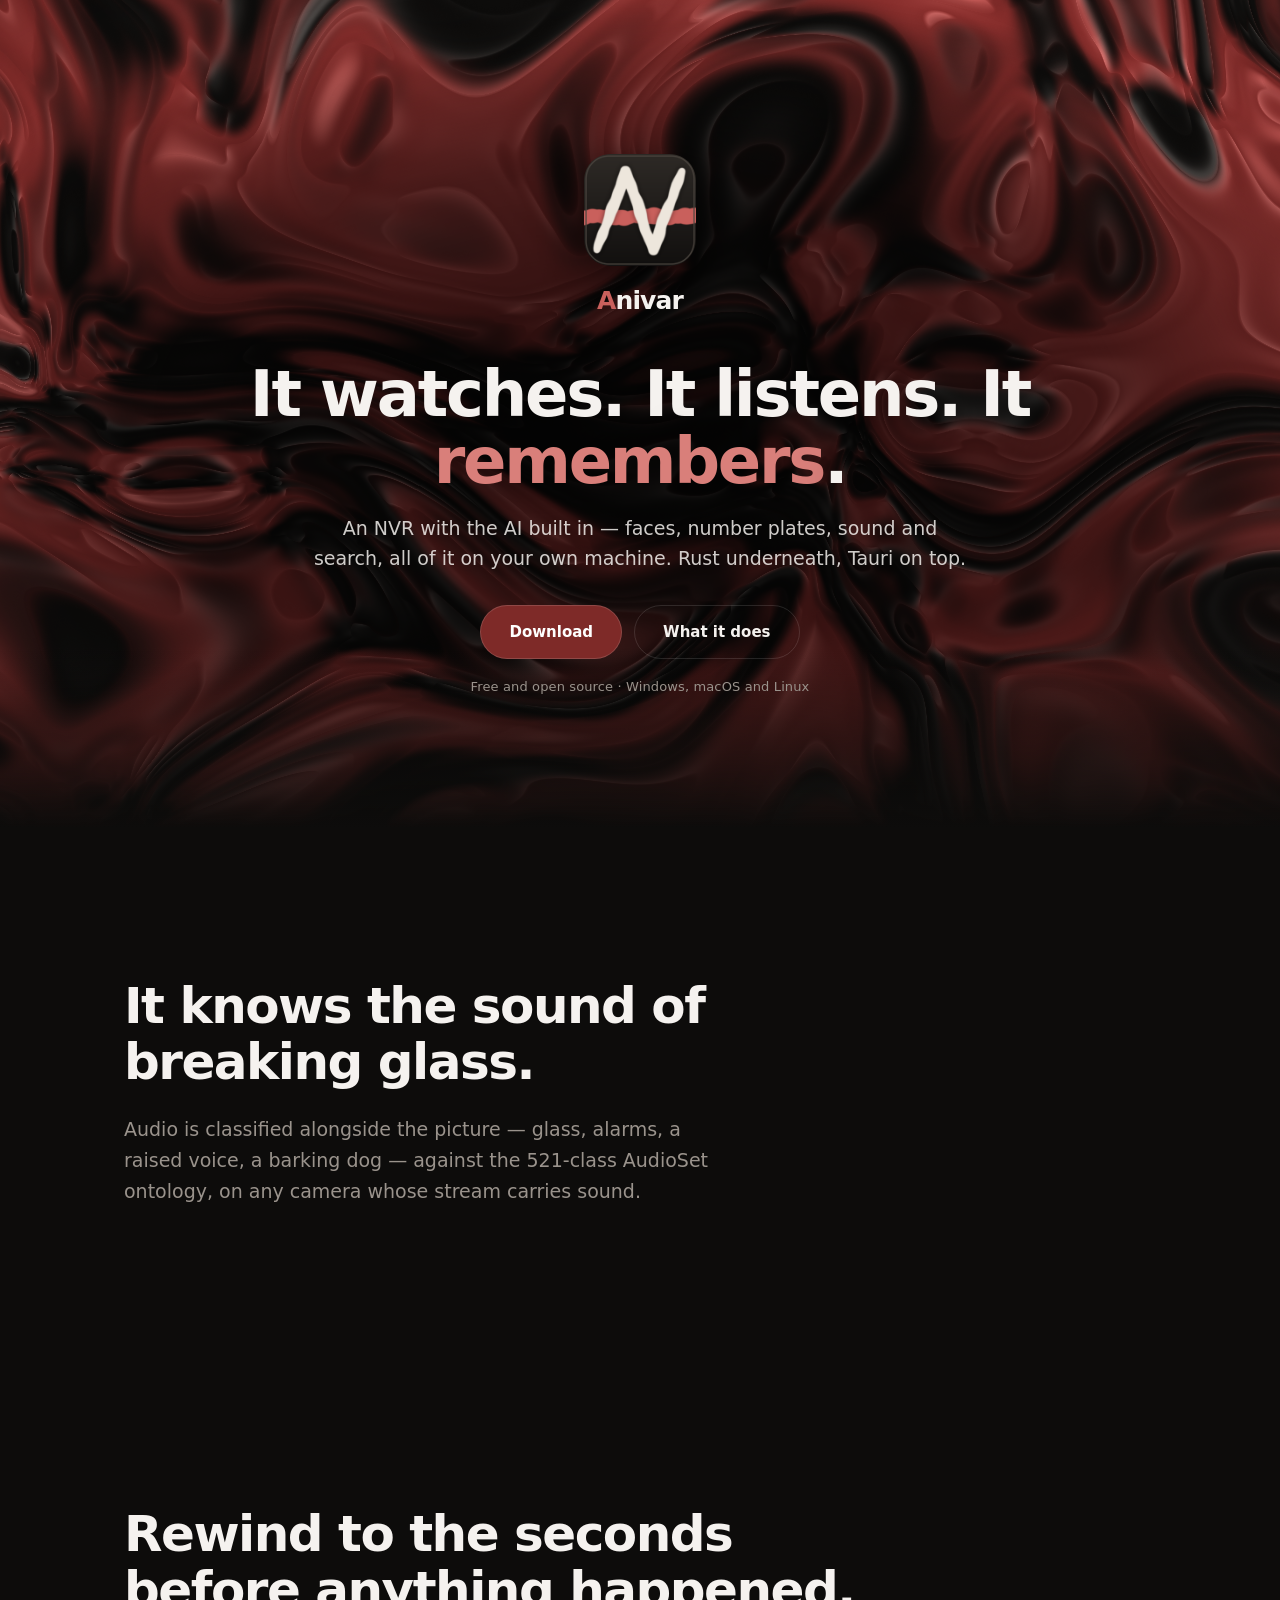
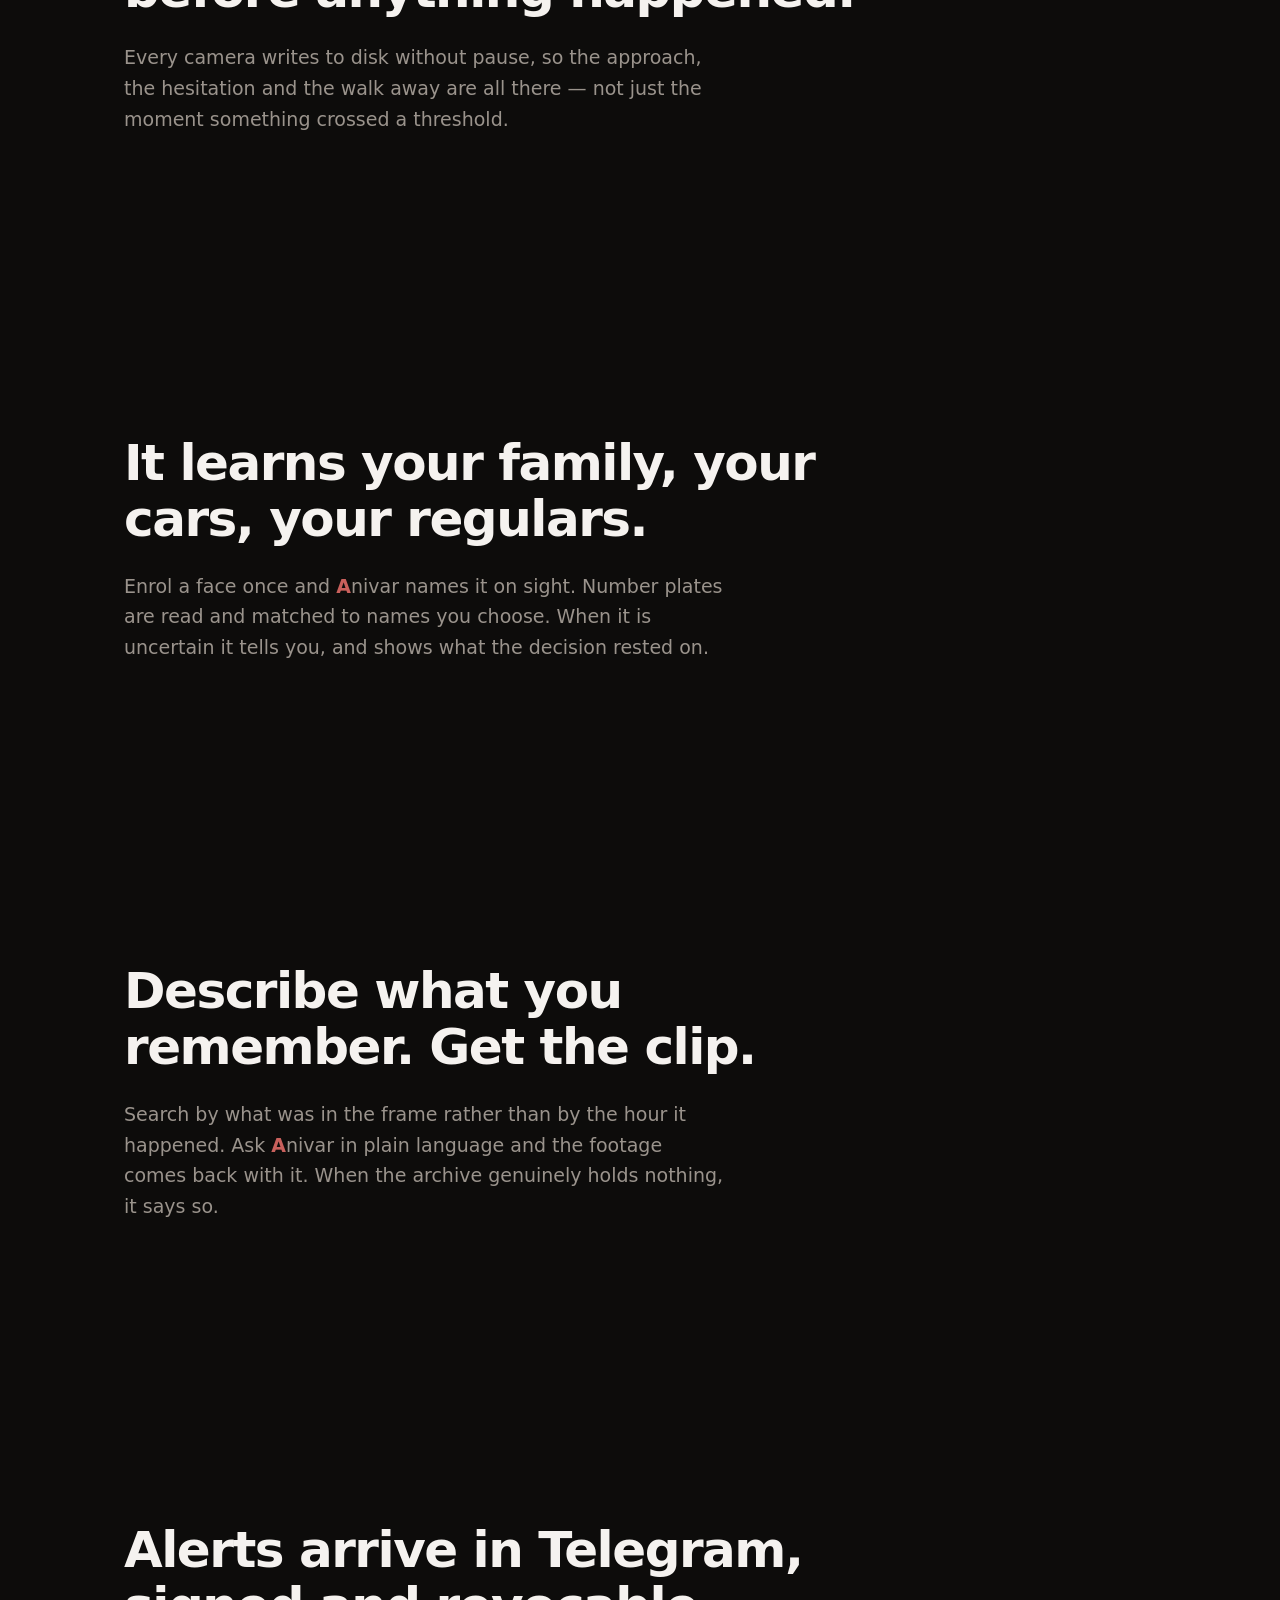
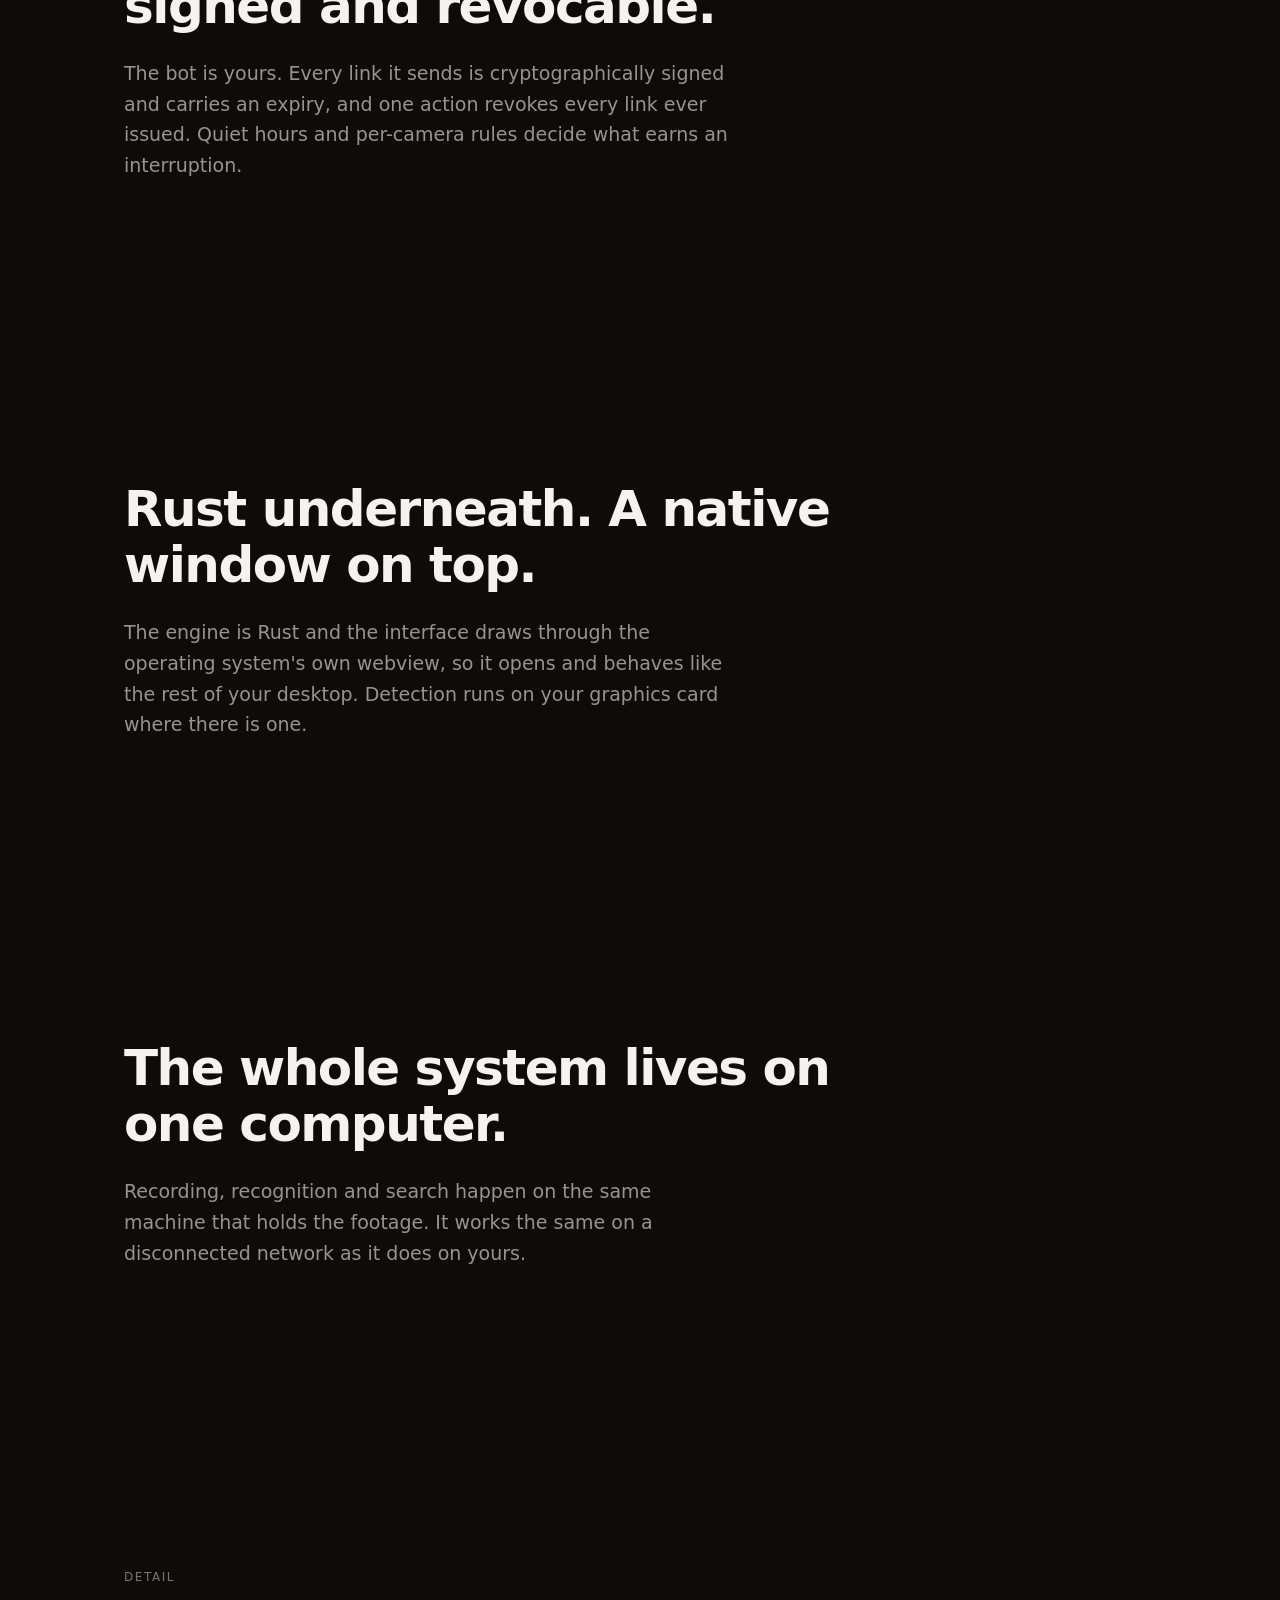
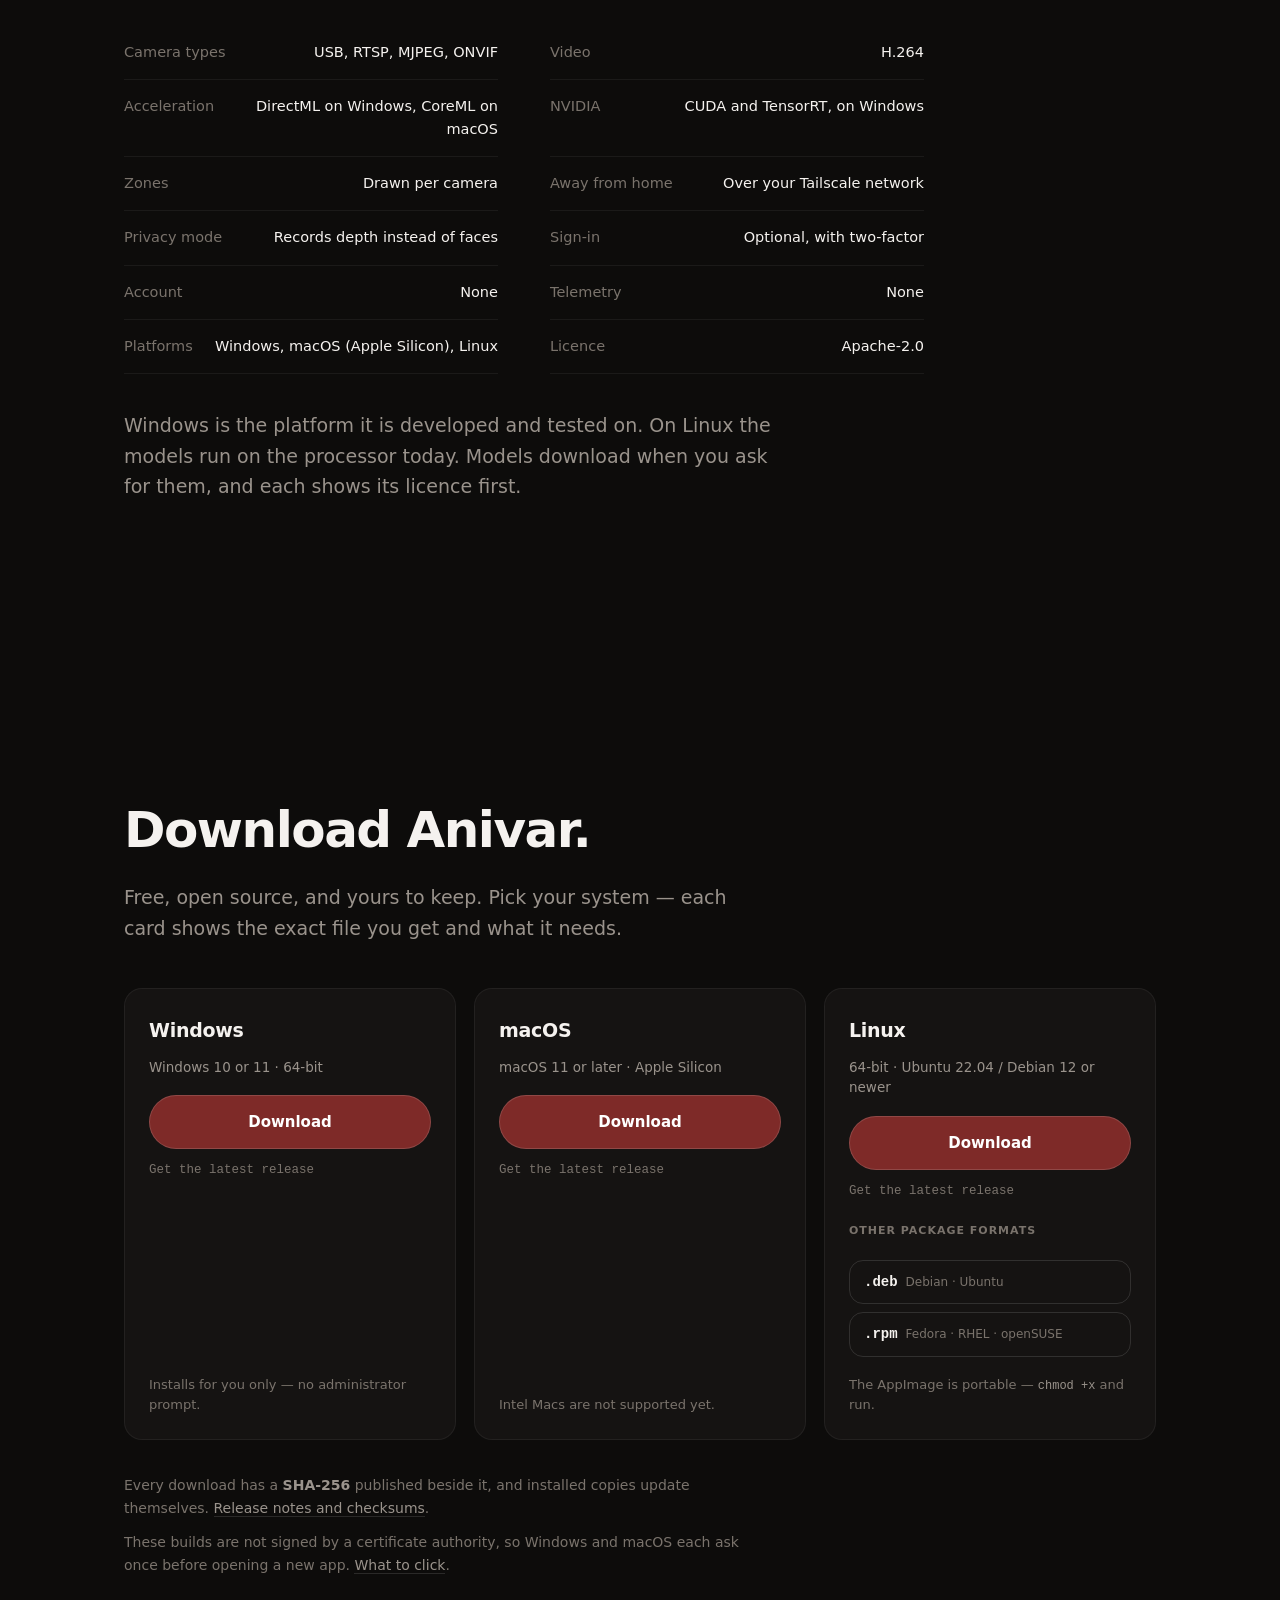
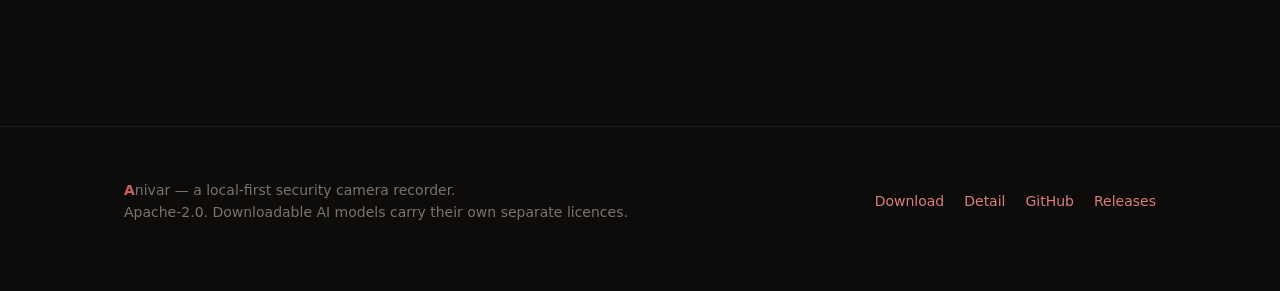
==== commit ddaa4092: "Link the actual files, and give the scrollbar the page's colours Every download link shipped in the " ====
--- a/index.html
+++ b/index.html
@@ -138,26 +138,26 @@
       <article class="dl-card" data-card="win">
         <div class="dl-head"><h3>Windows</h3><span class="dl-badge" data-badge="win"></span></div>
         <p class="dl-req">Windows 10 or 11 · 64-bit</p>
-        <a class="btn btn-primary dl-get" data-os="win" href="https://github.com/anivarhq/anivar/releases/latest">Download</a>
+        <a class="btn btn-primary dl-get" data-os="win" href="https://github.com/anivarhq/anivar/releases/latest/download/Anivar-windows-x64-setup.exe">Download</a>
         <p class="dl-file"><span data-file="win">Get the latest release</span></p>
         <p class="dl-note">Installs for you only — no administrator prompt.</p>
       </article>
       <article class="dl-card" data-card="mac">
         <div class="dl-head"><h3>macOS</h3><span class="dl-badge" data-badge="mac"></span></div>
         <p class="dl-req">macOS 11 or later · Apple Silicon</p>
-        <a class="btn btn-primary dl-get" data-os="mac" href="https://github.com/anivarhq/anivar/releases/latest">Download</a>
+        <a class="btn btn-primary dl-get" data-os="mac" href="https://github.com/anivarhq/anivar/releases/latest/download/Anivar-macos-arm64.dmg">Download</a>
         <p class="dl-file"><span data-file="mac">Get the latest release</span></p>
         <p class="dl-note">Intel Macs are not supported yet.</p>
       </article>
       <article class="dl-card" data-card="linux">
         <div class="dl-head"><h3>Linux</h3><span class="dl-badge" data-badge="linux"></span></div>
         <p class="dl-req">64-bit · Ubuntu 22.04 / Debian 12 or newer</p>
-        <a class="btn btn-primary dl-get" data-os="linux" href="https://github.com/anivarhq/anivar/releases/latest">Download</a>
+        <a class="btn btn-primary dl-get" data-os="linux" href="https://github.com/anivarhq/anivar/releases/latest/download/Anivar-linux-x86_64.AppImage">Download</a>
         <p class="dl-file"><span data-file="linux">Get the latest release</span></p>
         <p class="dl-alt-label">Other package formats</p>
         <div class="dl-alt">
-          <a data-os="deb" href="https://github.com/anivarhq/anivar/releases/latest"><strong>.deb</strong><span>Debian · Ubuntu</span><span data-file="deb"></span></a>
-          <a data-os="rpm" href="https://github.com/anivarhq/anivar/releases/latest"><strong>.rpm</strong><span>Fedora · RHEL · openSUSE</span><span data-file="rpm"></span></a>
+          <a data-os="deb" href="https://github.com/anivarhq/anivar/releases/latest/download/Anivar-linux-amd64.deb"><strong>.deb</strong><span>Debian · Ubuntu</span><span data-file="deb"></span></a>
+          <a data-os="rpm" href="https://github.com/anivarhq/anivar/releases/latest/download/Anivar-linux-x86_64.rpm"><strong>.rpm</strong><span>Fedora · RHEL · openSUSE</span><span data-file="rpm"></span></a>
         </div>
         <p class="dl-note">The AppImage is portable — <code>chmod +x</code> and run.</p>
       </article>
--- a/assets/styles.css
+++ b/assets/styles.css
@@ -203,3 +203,15 @@
 .dl-alt strong{font-size:14px;font-weight:700;font-family:var(--mono)}
 .dl-alt span{font-size:12px;color:var(--text-tertiary)}
 .dl-alt span[data-file]{margin-left:auto;font-family:var(--mono);white-space:nowrap}
+
+/* ---------- scrollbar ---------- */
+/* The default light-grey bar sits against a near-black page and reads as a
+   seam down the edge. These are the page's own tokens; the thumb takes the
+   accent on hover so the one red still marks the thing you are touching. */
+html{scrollbar-color:var(--bg-hover) var(--bg-canvas);scrollbar-width:thin}
+::-webkit-scrollbar{width:12px;height:12px}
+::-webkit-scrollbar-track{background:var(--bg-canvas)}
+::-webkit-scrollbar-thumb{background:var(--bg-hover);border-radius:var(--radius-pill);
+  border:3px solid var(--bg-canvas)}
+::-webkit-scrollbar-thumb:hover{background:var(--accent-fill)}
+::-webkit-scrollbar-corner{background:var(--bg-canvas)}
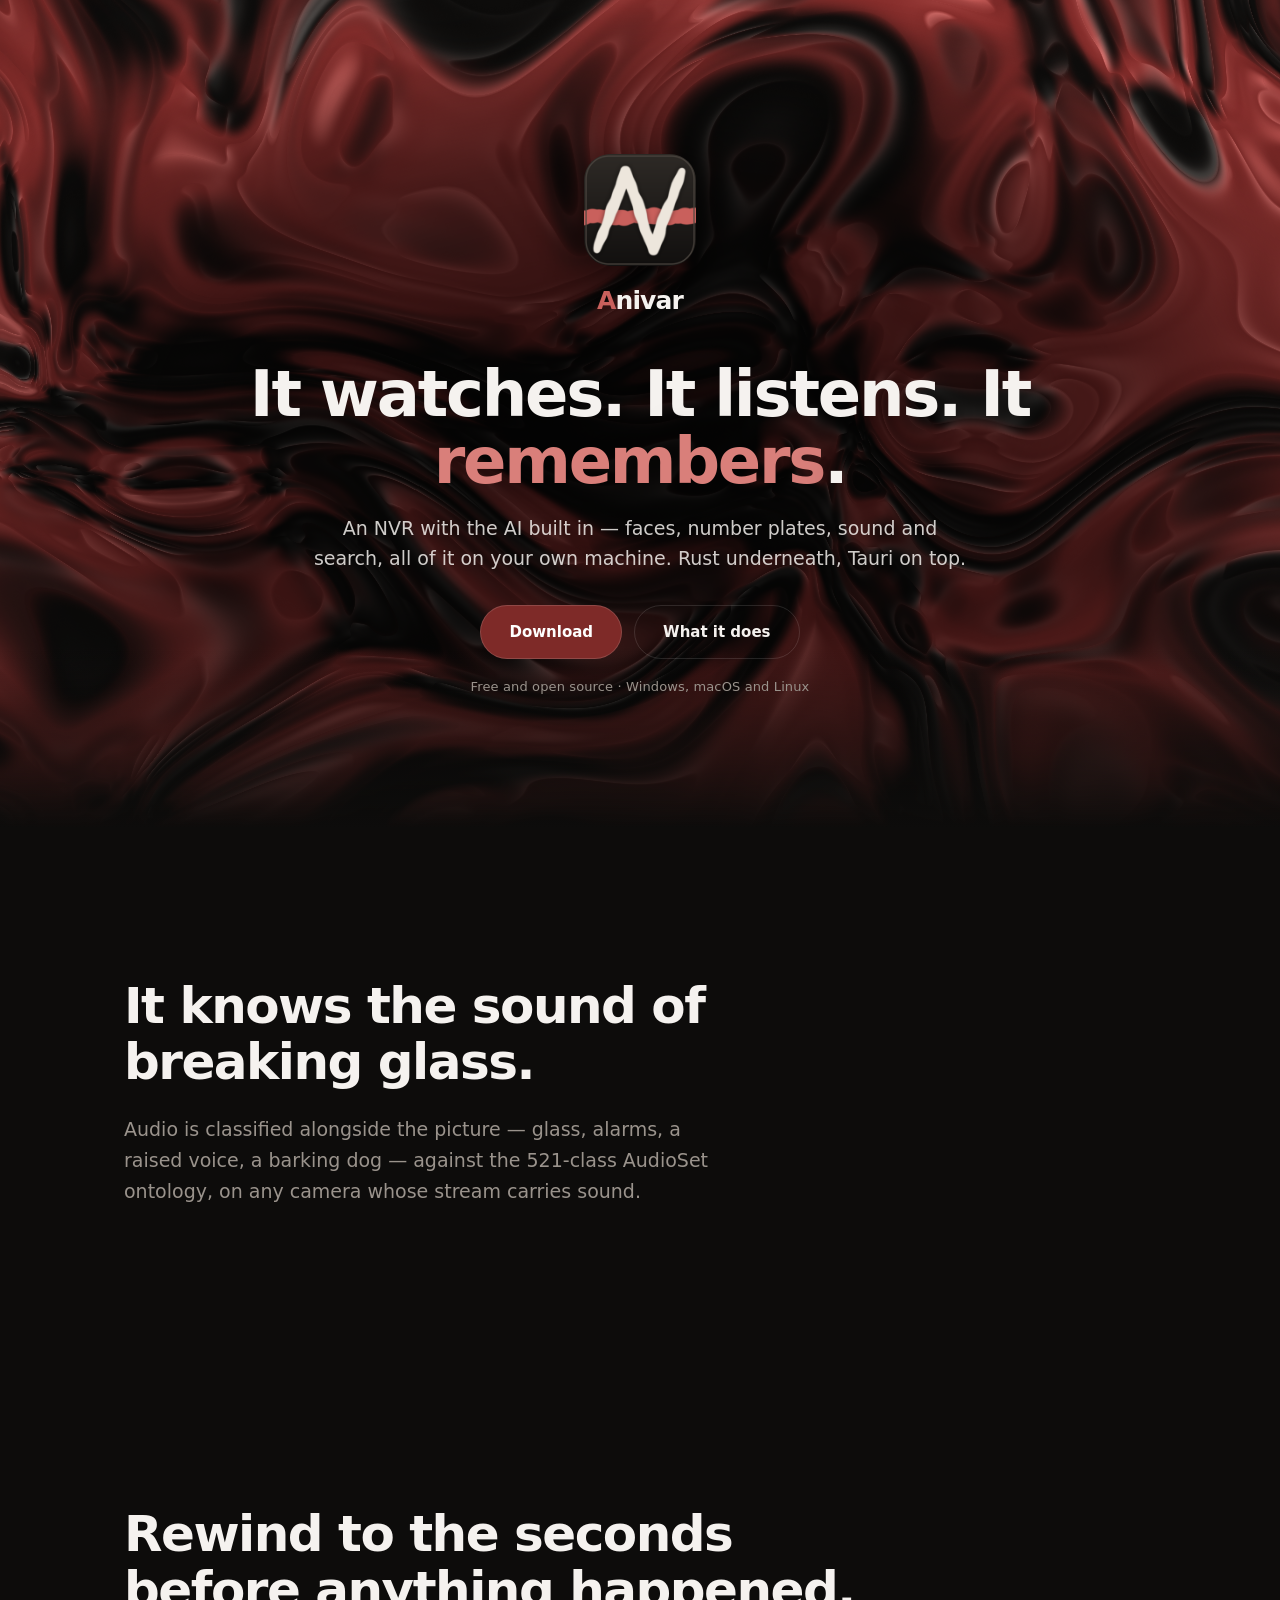
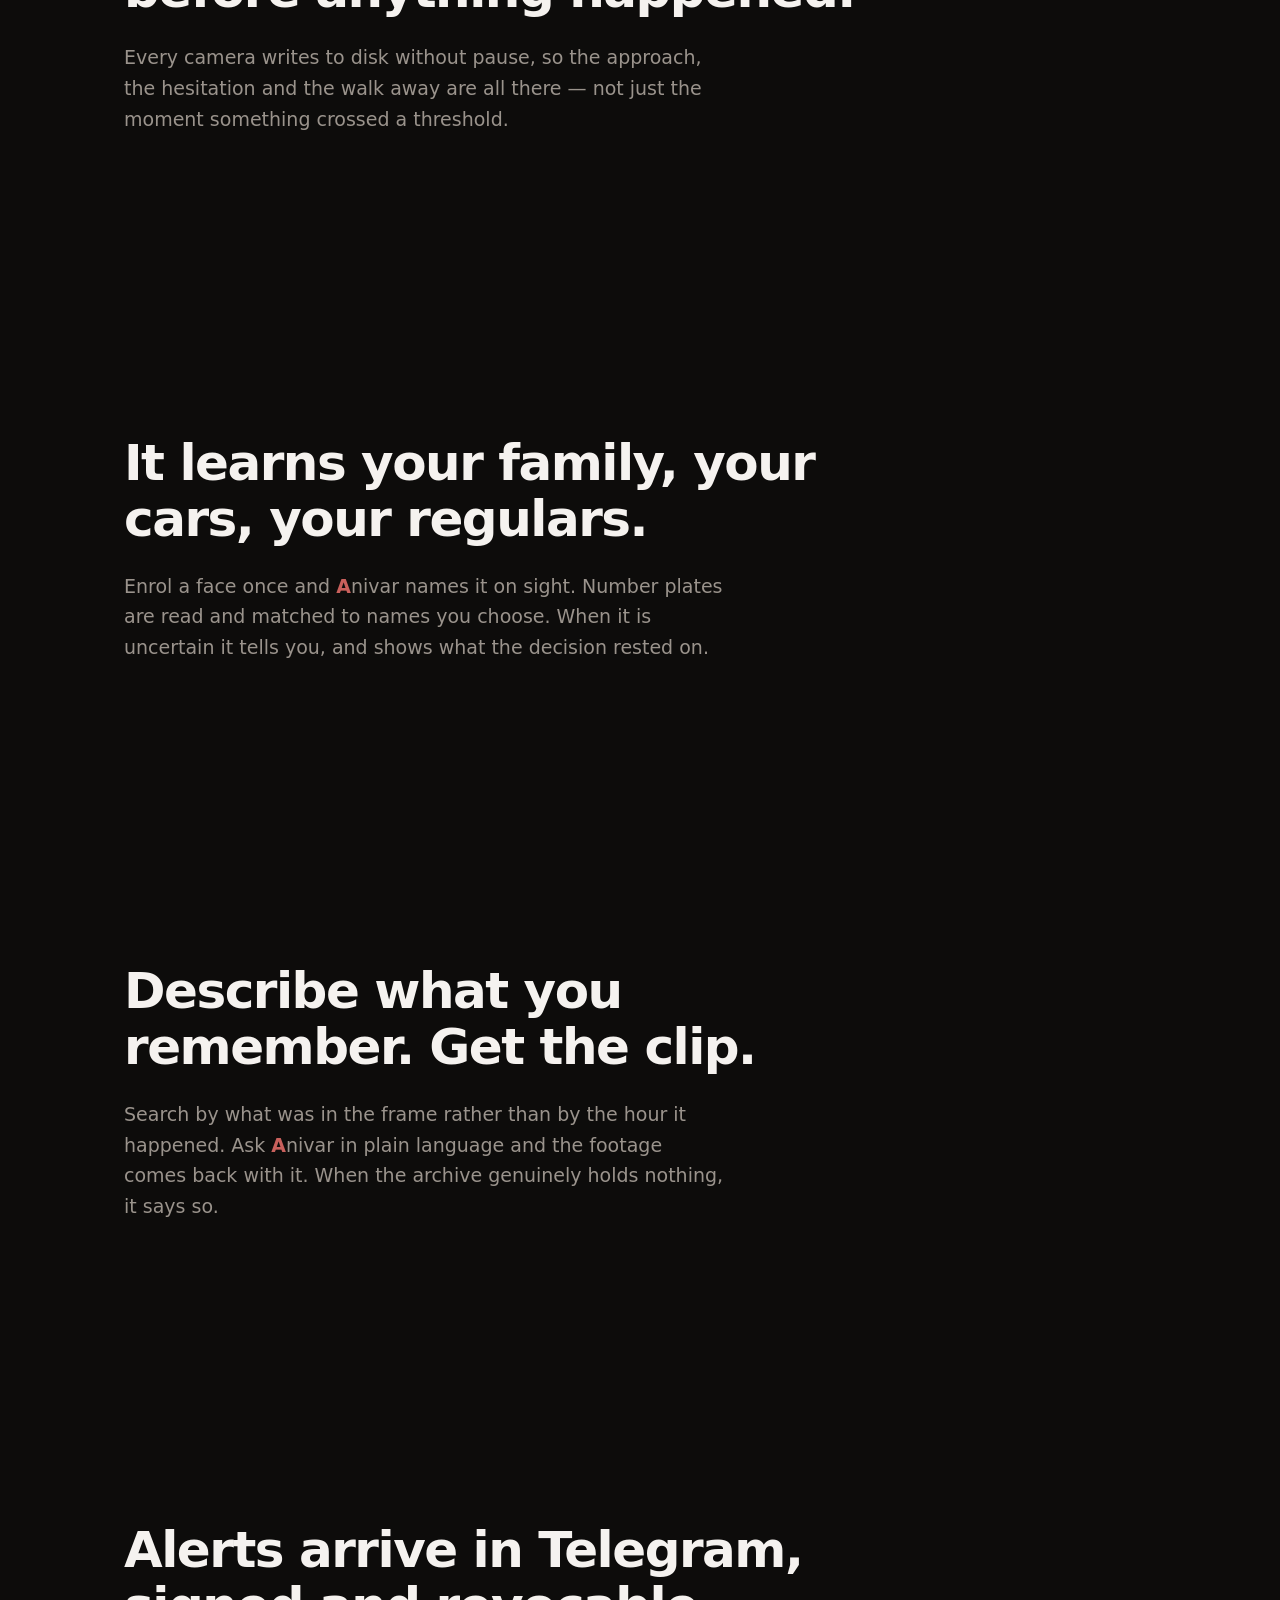
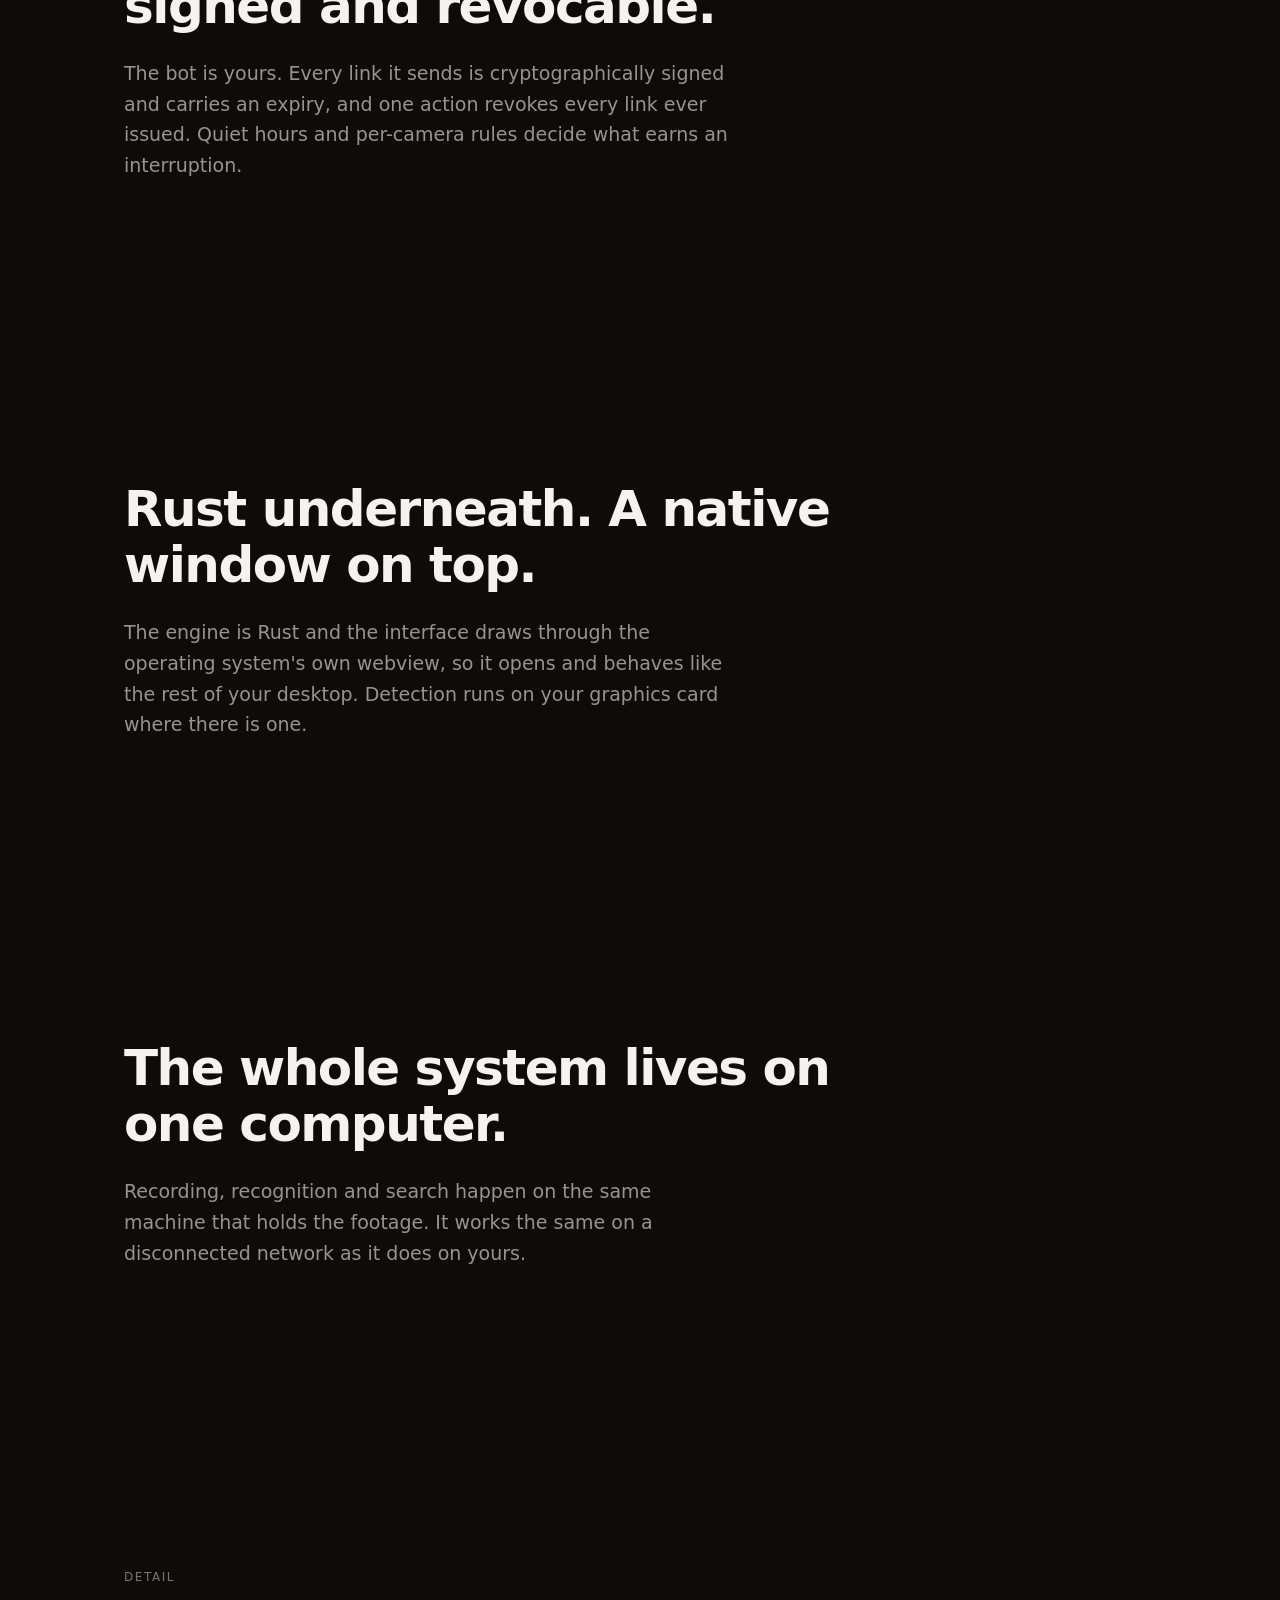
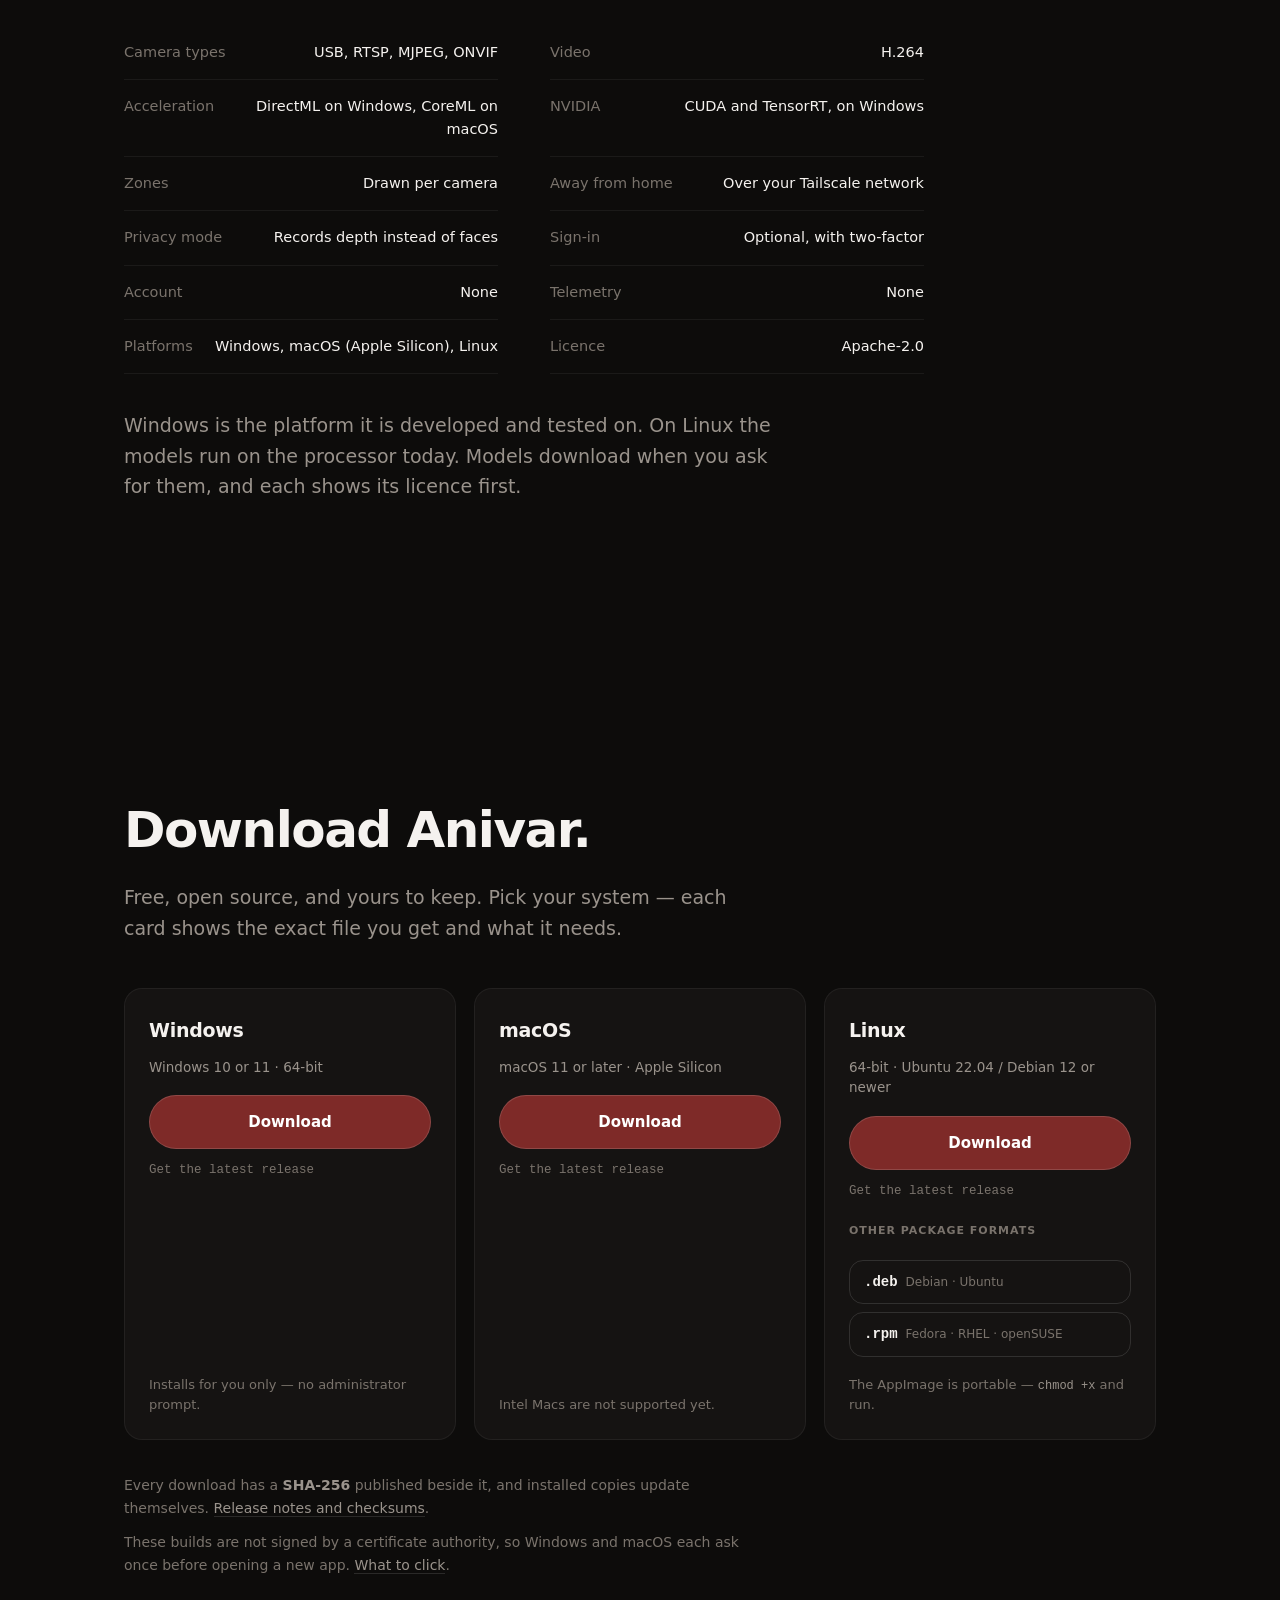
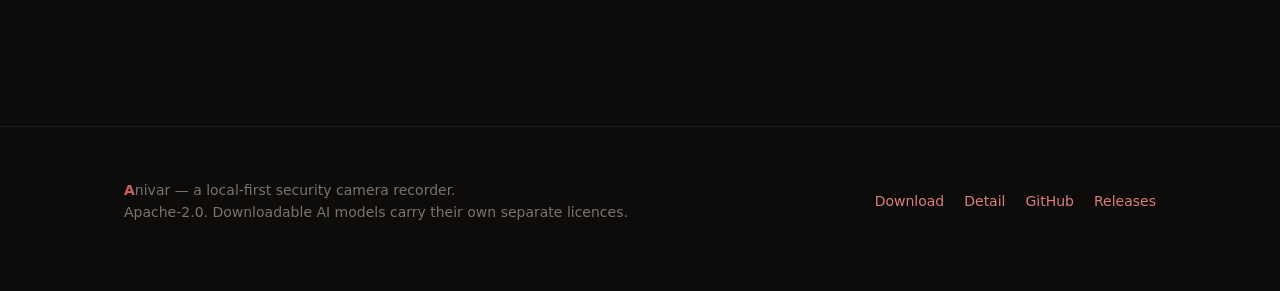
==== commit 21bb73bf: "Stop shipping a 1024px logo to draw it at 112px The hero image was the app's icon master: 1024x1024," ====
--- a/index.html
+++ b/index.html
@@ -7,7 +7,7 @@
 <meta name="description" content="An NVR with the AI built in — faces, number plates, sound and search, all of it on your own machine. Rust underneath, Tauri on top.">
 <meta name="theme-color" content="#0D0C0B">
 <link rel="icon" href="assets/favicon.png" type="image/png">
-<link rel="apple-touch-icon" href="assets/logo-180.png">
+<link rel="apple-touch-icon" href="assets/logo.png">
 <link rel="stylesheet" href="assets/styles.css">
 
 <meta property="og:type" content="website">
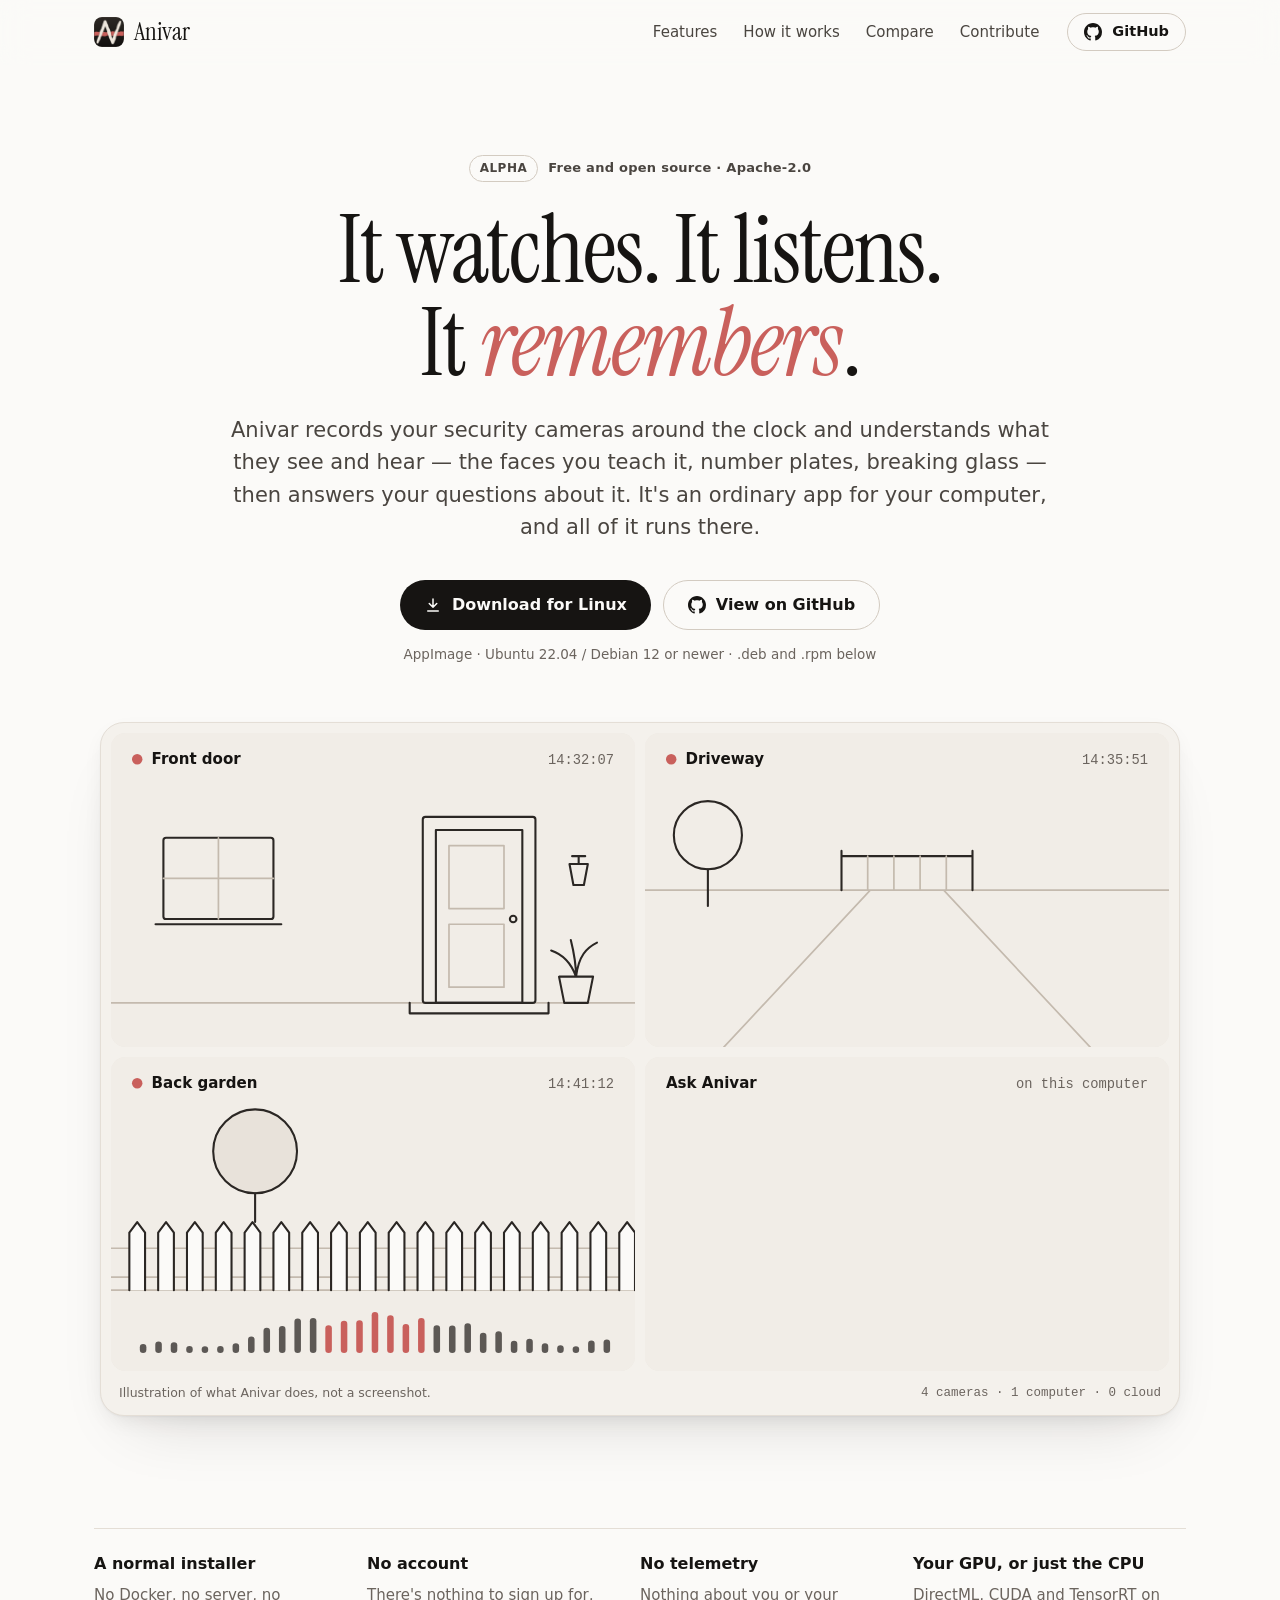
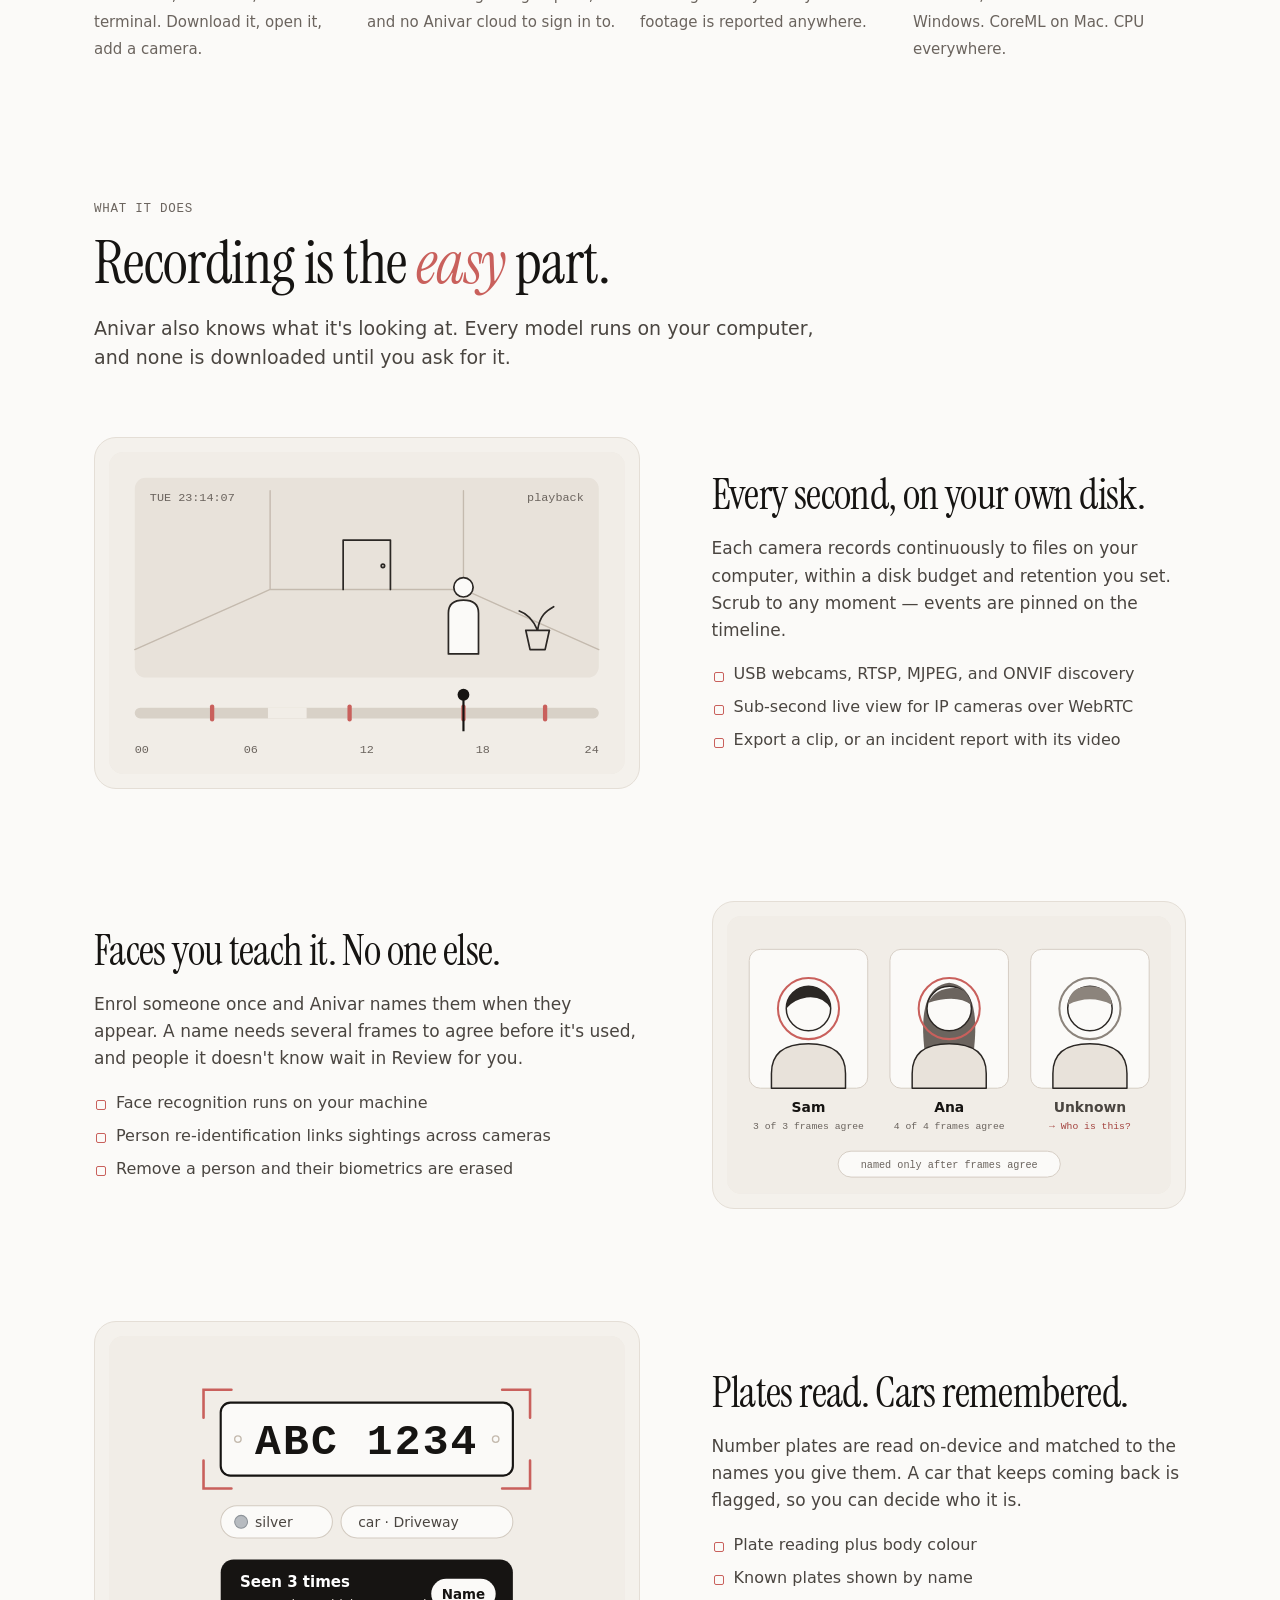
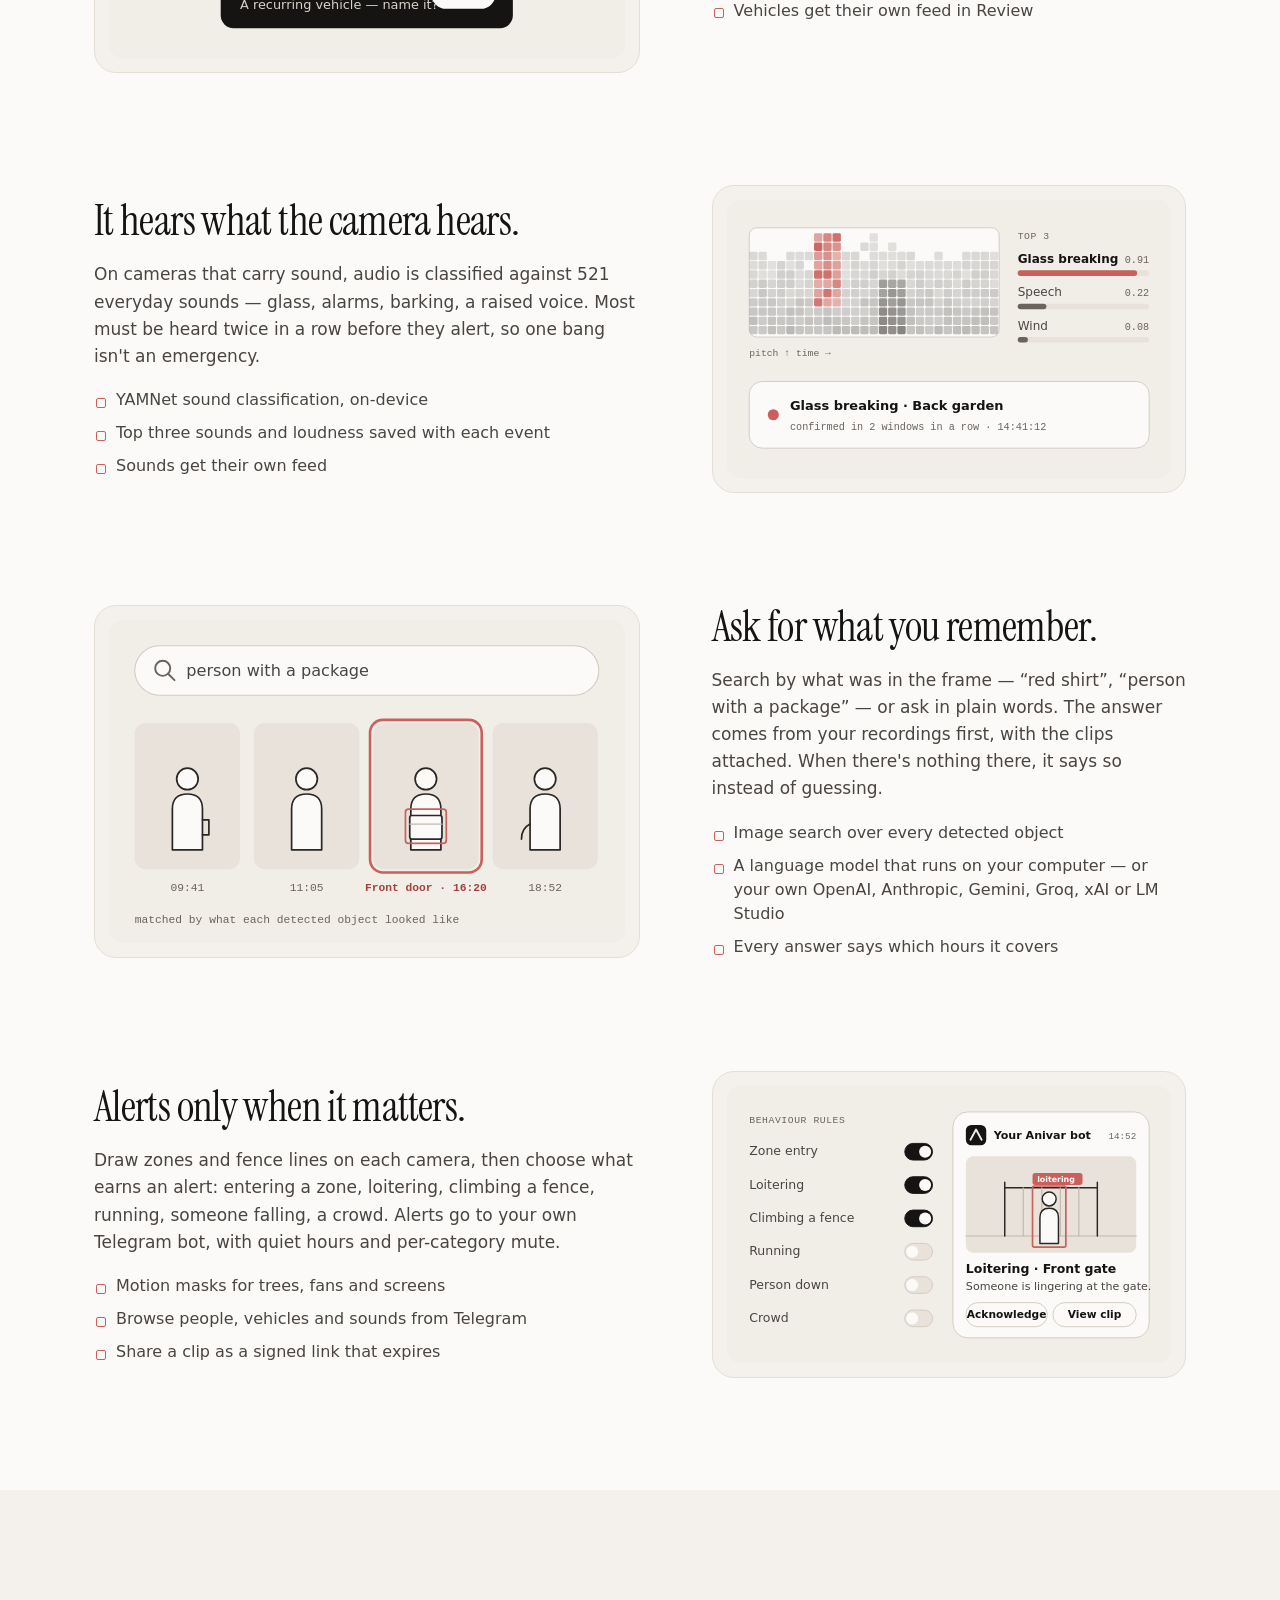
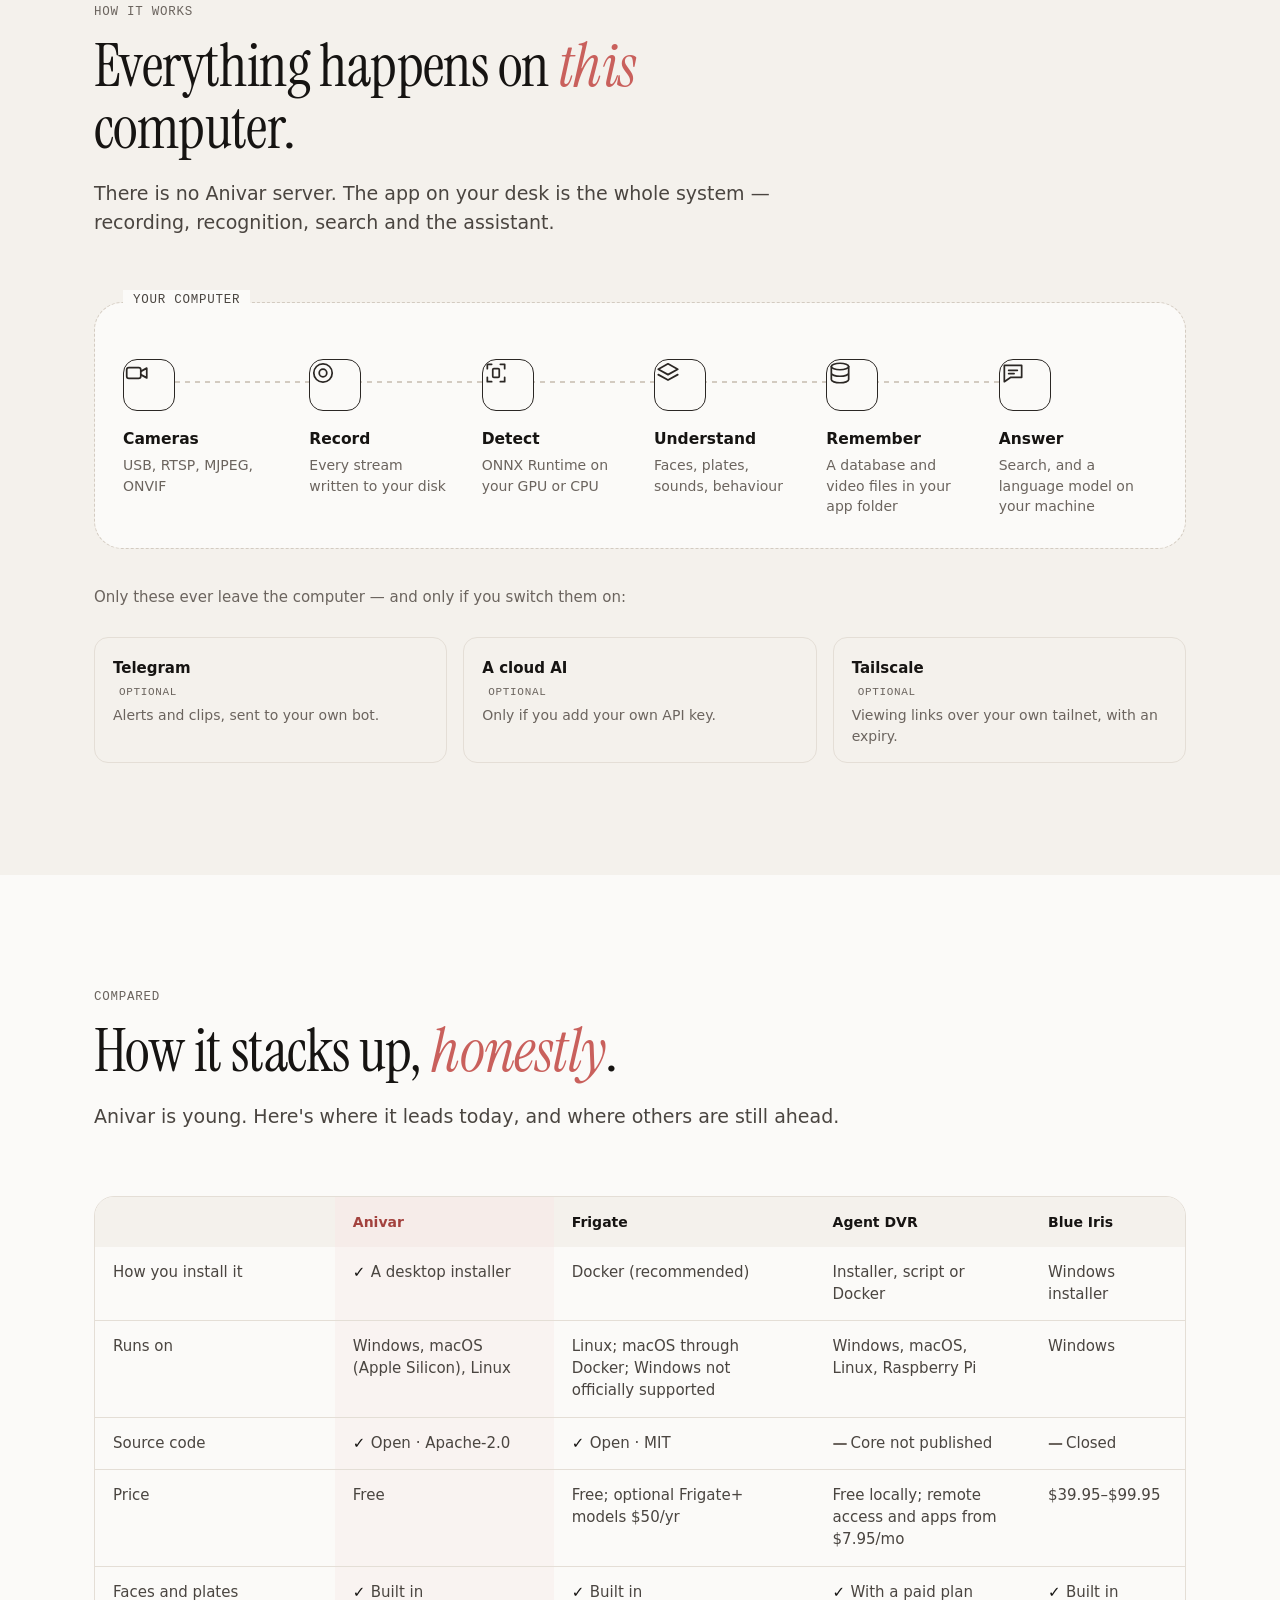
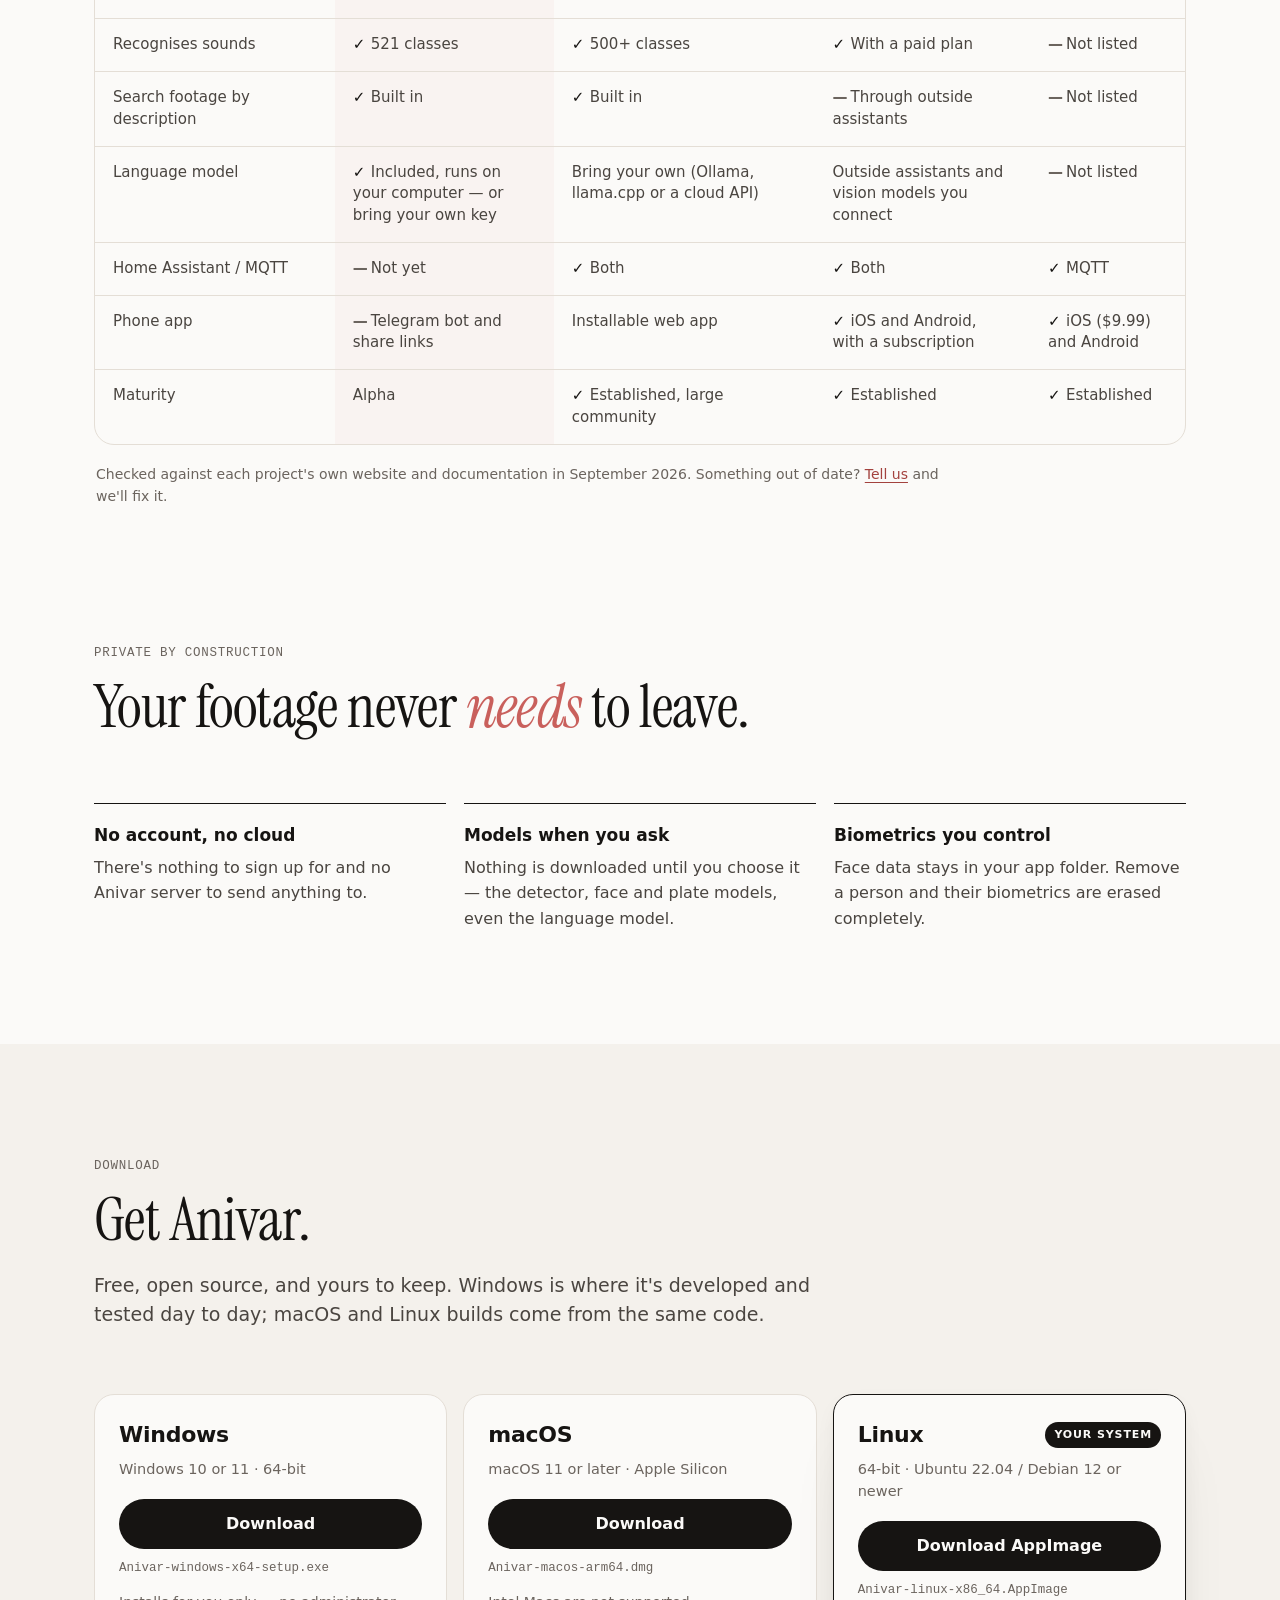
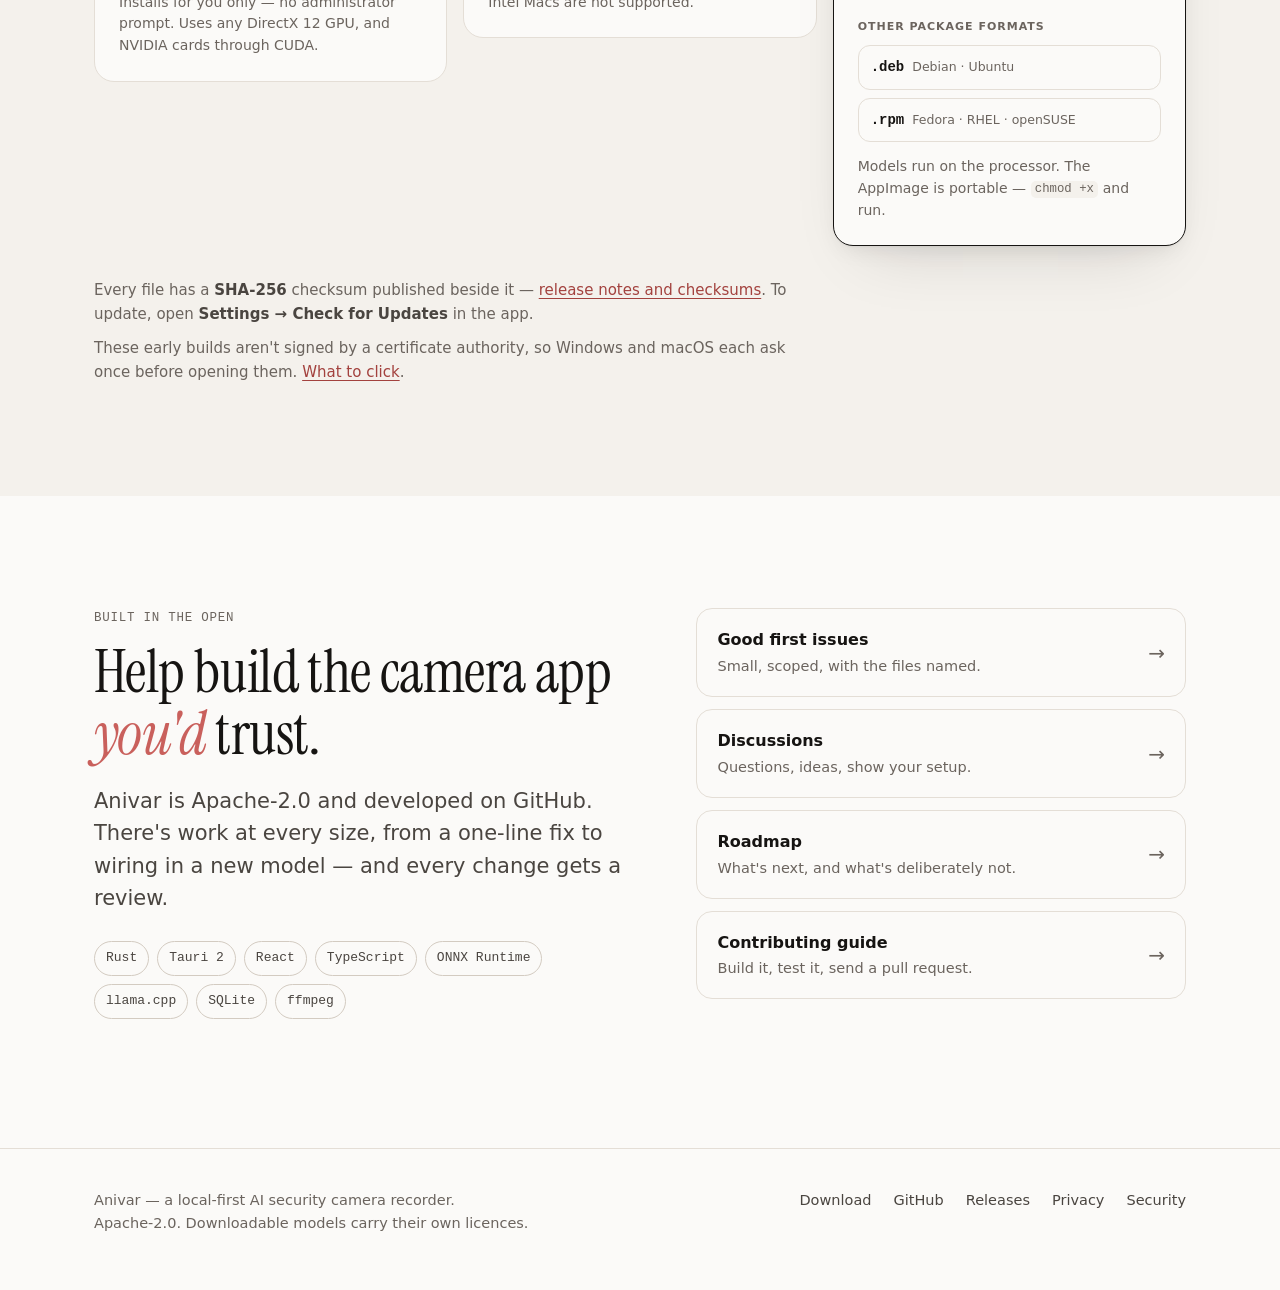
==== commit bc7929a6: "Redesign the website: light paper, drawn scenes, honest comparison The old page was dark, had no pic" ====
--- a/index.html
+++ b/index.html
@@ -1,451 +1,617 @@
 <!doctype html>
-<html lang="en">
+<html lang="en" class="no-js">
 <head>
 <meta charset="utf-8">
 <meta name="viewport" content="width=device-width,initial-scale=1">
-<title>Anivar — it watches, it listens, it remembers</title>
-<meta name="description" content="An NVR with the AI built in — faces, number plates, sound and search, all of it on your own machine. Rust underneath, Tauri on top.">
-<meta name="theme-color" content="#0D0C0B">
+<title>Anivar — AI security cameras on your own computer</title>
+<meta name="description" content="Anivar records your security cameras around the clock and understands what they see and hear — faces you teach it, number plates, breaking glass — then answers your questions. Free, open source, and it all runs on your own computer.">
+<meta name="theme-color" content="#FBFAF8">
 <link rel="icon" href="assets/favicon.png" type="image/png">
 <link rel="apple-touch-icon" href="assets/logo.png">
+<link rel="preload" href="assets/fonts/instrument-serif-latin-400-normal.woff2" as="font" type="font/woff2" crossorigin>
 <link rel="stylesheet" href="assets/styles.css">
-
 <meta property="og:type" content="website">
 <meta property="og:title" content="Anivar — it watches, it listens, it remembers">
-<meta property="og:description" content="An NVR with the AI built in. Faces, plates, sound and search, on your own machine.">
+<meta property="og:description" content="AI security cameras on your own computer. Faces, plates, sounds and search — free, open source, no cloud.">
 <meta property="og:image" content="https://anivarhq.github.io/anivar-site/assets/og.png">
 <meta property="og:url" content="https://anivarhq.github.io/anivar-site/">
 <meta name="twitter:card" content="summary_large_image">
+<script>document.documentElement.classList.remove('no-js')</script>
 </head>
 <body>
-
 <a class="skip" href="#main">Skip to content</a>
 
-<!-- ══════════════════════════ HERO ══════════════════════════ -->
-<header class="hero">
-  <div class="liquid-bg"><canvas id="liquid" aria-hidden="true"></canvas></div>
-  <div class="wrap">
-    <img class="hero-mark" src="assets/logo.png" alt="" width="112" height="112">
-    <div class="brandbar" style="justify-content:center">
-      <span class="wordmark" style="font-size:25px"><span class="i">A</span>nivar</span>
-    </div>
-    <h1>It watches. It listens. It <em>remembers</em>.</h1>
-    <p class="lede">An NVR with the AI built in — faces, number plates, sound and search,
-       all of it on your own machine. Rust underneath, Tauri on top.</p>
+<header class="nav" id="nav">
+  <div class="wrap">
+    <a class="brand" href="./" aria-label="Anivar home"><img src="assets/logo.png" alt="" width="30" height="30">Anivar</a>
+    <nav aria-label="Sections">
+      <a href="#features">Features</a>
+      <a href="#how">How it works</a>
+      <a href="#compare">Compare</a>
+      <a href="#open">Contribute</a>
+    </nav>
+    <a class="btn btn-line" href="https://github.com/anivarhq/anivar"><svg viewBox="0 0 16 16" aria-hidden="true" fill="currentColor"><path d="M8 0C3.58 0 0 3.58 0 8c0 3.54 2.29 6.53 5.47 7.59.4.07.55-.17.55-.38 0-.19-.01-.82-.01-1.49-2.01.37-2.53-.49-2.69-.94-.09-.23-.48-.94-.82-1.13-.28-.15-.68-.52-.01-.53.63-.01 1.08.58 1.23.82.72 1.21 1.87.87 2.33.66.07-.52.28-.87.51-1.07-1.78-.2-3.64-.89-3.64-3.95 0-.87.31-1.59.82-2.15-.08-.2-.36-1.02.08-2.12 0 0 .67-.21 2.2.82.64-.18 1.32-.27 2-.27.68 0 1.36.09 2 .27 1.53-1.04 2.2-.82 2.2-.82.44 1.1.16 1.92.08 2.12.51.56.82 1.27.82 2.15 0 3.07-1.87 3.75-3.65 3.95.29.25.54.73.54 1.48 0 1.07-.01 1.93-.01 2.2 0 .21.15.46.55.38A8.013 8.013 0 0 0 16 8c0-4.42-3.58-8-8-8z"/></svg>GitHub</a>
+  </div>
+</header>
+
+<main id="main">
+
+<!-- ═════════════════════════════ HERO ═════════════════════════════ -->
+<div class="hero">
+  <div class="wrap">
+    <p class="eyebrow"><span class="pill">Alpha</span><span id="hero-meta">Free and open source · Apache-2.0</span></p>
+    <h1>It watches. It listens.<br>It <em>remembers</em>.</h1>
+    <p class="lede">Anivar records your security cameras around the clock and understands what they
+      see and hear — the faces you teach it, number plates, breaking glass — then answers your
+      questions about it. It's an ordinary app for your computer, and all of it runs there.</p>
     <div class="cta">
-      <a class="btn btn-primary" href="#download">Download</a>
-      <a class="btn btn-ghost" href="#how">What it does</a>
-    </div>
-    <p class="hero-meta" id="hero-meta">Free and open source · Windows, macOS and Linux</p>
-  </div>
-</header>
-
-<main id="main">
-
-<section>
-  <div class="wrap">
-    <h2 class="statement rise">It knows the sound of breaking glass.</h2>
-    <p class="under rise">Audio is classified alongside the picture — glass, alarms, a raised
-       voice, a barking dog — against the 521-class AudioSet ontology, on any camera whose
-       stream carries sound.</p>
+      <a class="btn btn-ink" id="cta-get" href="#download"><svg viewBox="0 0 24 24" aria-hidden="true" fill="none" stroke="currentColor" stroke-width="2" stroke-linecap="round" stroke-linejoin="round"><path d="M12 4v11M7 10l5 5 5-5M5 20h14"/></svg><span id="cta-label">Download</span></a>
+      <a class="btn btn-line" href="https://github.com/anivarhq/anivar"><svg viewBox="0 0 16 16" aria-hidden="true" fill="currentColor"><path d="M8 0C3.58 0 0 3.58 0 8c0 3.54 2.29 6.53 5.47 7.59.4.07.55-.17.55-.38 0-.19-.01-.82-.01-1.49-2.01.37-2.53-.49-2.69-.94-.09-.23-.48-.94-.82-1.13-.28-.15-.68-.52-.01-.53.63-.01 1.08.58 1.23.82.72 1.21 1.87.87 2.33.66.07-.52.28-.87.51-1.07-1.78-.2-3.64-.89-3.64-3.95 0-.87.31-1.59.82-2.15-.08-.2-.36-1.02.08-2.12 0 0 .67-.21 2.2.82.64-.18 1.32-.27 2-.27.68 0 1.36.09 2 .27 1.53-1.04 2.2-.82 2.2-.82.44 1.1.16 1.92.08 2.12.51.56.82 1.27.82 2.15 0 3.07-1.87 3.75-3.65 3.95.29.25.54.73.54 1.48 0 1.07-.01 1.93-.01 2.2 0 .21.15.46.55.38A8.013 8.013 0 0 0 16 8c0-4.42-3.58-8-8-8z"/></svg>View on GitHub</a>
+    </div>
+    <p class="cta-req" id="cta-req">Windows, macOS (Apple Silicon) and Linux</p>
+
+    <figure class="wall" data-scene style="margin-bottom:0">
+      <div class="wall-grid">
+<svg class="scene t1" viewBox="0 0 400 240" role="img" aria-label="Illustration: a front-door camera. A person walks up to the door and is outlined and tagged with the name Sam.">
+  <rect class="s-bg" width="400" height="240"/>
+  <path class="s-soft" d="M0 206 H400"/>
+  <rect class="s-ln" x="40" y="80" width="84" height="62" rx="2"/><path class="s-soft" d="M82 80 V142 M40 111 H124"/><path class="s-ln" d="M34 146 H130"/>
+  <rect class="s-ln" x="238" y="64" width="86" height="142" rx="2"/><rect class="s-ln" x="248" y="74" width="66" height="132"/>
+  <path class="s-soft" d="M258 86 H300 V134 H258 Z M258 146 H300 V194 H258 Z"/><circle class="s-ln" cx="307" cy="142" r="2.5"/>
+  <path class="s-ln" d="M228 206 V214 H334 V206"/>
+  <path class="s-ln" d="M352 94 H362 M357 94 V100 M350 100 H364 L361 116 H353 Z"/>
+  <path class="s-ln" d="M346 206 L342 186 H368 L364 206 Z M355 186 C350 172 342 168 336 166 M355 186 C357 170 363 164 371 160 M355 186 C355 174 353 166 351 158"/>
+  <g class="walk-in">
+    <path class="s-ln s-paper" d="M162 206 V148 Q162 126 181 126 Q200 126 200 148 V206 Z"/>
+    <path class="s-soft" d="M181 172 V206"/>
+    <circle class="s-ln s-paper" cx="181" cy="106" r="13"/>
+  </g>
+  <rect class="scan" x="0" y="30" width="400" height="2" fill="#C9605C" style="opacity:0"/>
+  <rect class="s-red draw" pathLength="100" x="150" y="84" width="62" height="126" rx="3"/>
+  <g class="pop"><rect class="s-redf" x="150" y="62" width="86" height="18" rx="4"/><text class="s-wt" x="158" y="75" font-size="11">Sam · person</text></g>
+  <circle class="s-redf rec" cx="20" cy="20" r="4"/><text class="s-tb" x="31" y="24" font-size="11.5">Front door</text><text class="s-m" x="384" y="24" font-size="10.5" text-anchor="end">14:32:07</text>
+</svg>
+<svg class="scene t2" viewBox="0 0 400 240" role="img" aria-label="Illustration: a driveway camera. A car drives up, its number plate is boxed and read as ABC 1234, and the car is noted as silver.">
+  <rect class="s-bg" width="400" height="240"/>
+  <path class="s-soft" d="M0 120 H400 M60 240 L172 120 M340 240 L228 120"/>
+  <path class="s-ln" d="M150 120 V90 M250 120 V90 M150 94 H250"/><path class="s-soft" d="M170 94 V120 M190 94 V120 M210 94 V120 M230 94 V120"/>
+  <circle class="s-ln" cx="48" cy="78" r="26"/><path class="s-ln" d="M48 104 V132"/>
+  <g class="approach">
+    <path class="s-ln s-paper" d="M150 134 L162 106 Q165 100 172 100 H228 Q235 100 238 106 L250 134 Z"/>
+    <path class="s-soft" d="M161 130 L169 110 H231 L239 130 Z"/>
+    <path class="s-ln s-paper" d="M118 180 V152 Q118 136 134 134 H266 Q282 136 282 152 V180 Q282 188 274 188 H126 Q118 188 118 180 Z"/>
+    <rect class="s-ln" x="130" y="146" width="30" height="10" rx="5"/><rect class="s-ln" x="240" y="146" width="30" height="10" rx="5"/>
+    <path class="s-soft" d="M176 148 H224 M176 153 H224"/>
+    <rect class="s-ln s-paper" x="176" y="162" width="48" height="16" rx="2"/>
+    <text x="200" y="173.5" font-size="8.5" text-anchor="middle" font-family="ui-monospace,Consolas,monospace" font-weight="700" fill="#161412">ABC 1234</text>
+    <rect class="s-ln s-tile2" x="128" y="188" width="20" height="14" rx="3"/><rect class="s-ln s-tile2" x="252" y="188" width="20" height="14" rx="3"/>
+  </g>
+  <rect class="s-red draw" pathLength="100" x="170" y="157" width="60" height="26" rx="3"/>
+  <g class="pop">
+    <path d="M230 170 H290" stroke="#C9605C" stroke-width="1.5"/>
+    <rect x="290" y="146" width="98" height="48" rx="7" fill="#FBFAF8" stroke="#C9605C" stroke-width="1.5"/>
+    <text x="300" y="166" font-size="13.5" font-family="ui-monospace,Consolas,monospace" font-weight="700" fill="#161412">ABC 1234</text>
+    <rect class="typed" x="298" y="153" width="86" height="17" fill="#FBFAF8"/>
+    <circle cx="305" cy="181" r="4.5" fill="#B7BBC0" stroke="#8E949A"/><text class="s-t" x="315" y="185" font-size="11">silver car</text>
+  </g>
+  <circle class="s-redf rec" cx="20" cy="20" r="4"/><text class="s-tb" x="31" y="24" font-size="11.5">Driveway</text><text class="s-m" x="384" y="24" font-size="10.5" text-anchor="end">14:35:51</text>
+</svg>
+<svg class="scene t3" viewBox="0 0 400 240" role="img" aria-label="Illustration: a back-garden camera with sound. A waveform spikes and the sound is identified as glass breaking, score 0.91, heard twice.">
+  <rect class="s-bg" width="400" height="240"/>
+  <path class="s-soft" d="M0 178 H400"/>
+  <path class="s-soft" d="M0 146 H400 M0 168 H400"/>
+  <path class="s-ln s-paper" d="M14 178 V134 L20 126 L26 134 V178 M36 178 V134 L42 126 L48 134 V178 M58 178 V134 L64 126 L70 134 V178 M80 178 V134 L86 126 L92 134 V178 M102 178 V134 L108 126 L114 134 V178 M124 178 V134 L130 126 L136 134 V178 M146 178 V134 L152 126 L158 134 V178 M168 178 V134 L174 126 L180 134 V178 M190 178 V134 L196 126 L202 134 V178 M212 178 V134 L218 126 L224 134 V178 M234 178 V134 L240 126 L246 134 V178 M256 178 V134 L262 126 L268 134 V178 M278 178 V134 L284 126 L290 134 V178 M300 178 V134 L306 126 L312 134 V178 M322 178 V134 L328 126 L334 134 V178 M344 178 V134 L350 126 L356 134 V178 M366 178 V134 L372 126 L378 134 V178 M388 178 V134 L394 126 L400 134 V178 "/>
+  <circle class="s-ln s-tile2" cx="110" cy="72" r="32"/><path class="s-ln" d="M110 104 V126"/>
+  <rect class="eq" x="22.0" y="219.1" width="5" height="6.9" rx="2.5" fill="#2B2724" style="animation-delay:-0.14s;opacity:0.75"/><rect class="eq" x="33.8" y="217.1" width="5" height="8.9" rx="2.5" fill="#2B2724" style="animation-delay:-0.07s;opacity:0.75"/><rect class="eq" x="45.6" y="217.8" width="5" height="8.2" rx="2.5" fill="#2B2724" style="animation-delay:-0.33s;opacity:0.75"/><rect class="eq" x="57.4" y="220.7" width="5" height="5.3" rx="2.5" fill="#2B2724" style="animation-delay:-0.46s;opacity:0.75"/><rect class="eq" x="69.2" y="220.8" width="5" height="5.2" rx="2.5" fill="#2B2724" style="animation-delay:-0.39s;opacity:0.75"/><rect class="eq" x="81.0" y="220.6" width="5" height="5.4" rx="2.5" fill="#2B2724" style="animation-delay:-0.08s;opacity:0.75"/><rect class="eq" x="92.8" y="218.5" width="5" height="7.5" rx="2.5" fill="#2B2724" style="animation-delay:-0.74s;opacity:0.75"/><rect class="eq" x="104.6" y="213.4" width="5" height="12.6" rx="2.5" fill="#2B2724" style="animation-delay:-0.20s;opacity:0.75"/><rect class="eq" x="116.4" y="206.6" width="5" height="19.4" rx="2.5" fill="#2B2724" style="animation-delay:-0.85s;opacity:0.75"/><rect class="eq" x="128.2" y="205.4" width="5" height="20.6" rx="2.5" fill="#2B2724" style="animation-delay:-0.36s;opacity:0.75"/><rect class="eq" x="140.0" y="199.7" width="5" height="26.3" rx="2.5" fill="#2B2724" style="animation-delay:-0.04s;opacity:0.75"/><rect class="eq" x="151.8" y="199.2" width="5" height="26.8" rx="2.5" fill="#2B2724" style="animation-delay:-0.26s;opacity:0.75"/><rect class="eq" x="163.6" y="204.7" width="5" height="21.3" rx="2.5" fill="#C9605C" style="animation-delay:-0.11s;opacity:1"/><rect class="eq" x="175.4" y="201.3" width="5" height="24.7" rx="2.5" fill="#C9605C" style="animation-delay:-0.73s;opacity:1"/><rect class="eq" x="187.2" y="200.9" width="5" height="25.1" rx="2.5" fill="#C9605C" style="animation-delay:-0.52s;opacity:1"/><rect class="eq" x="199.0" y="194.6" width="5" height="31.4" rx="2.5" fill="#C9605C" style="animation-delay:-0.34s;opacity:1"/><rect class="eq" x="210.8" y="197.2" width="5" height="28.8" rx="2.5" fill="#C9605C" style="animation-delay:-0.06s;opacity:1"/><rect class="eq" x="222.6" y="203.8" width="5" height="22.2" rx="2.5" fill="#C9605C" style="animation-delay:-0.19s;opacity:1"/><rect class="eq" x="234.4" y="199.3" width="5" height="26.7" rx="2.5" fill="#C9605C" style="animation-delay:-0.38s;opacity:1"/><rect class="eq" x="246.2" y="204.7" width="5" height="21.3" rx="2.5" fill="#2B2724" style="animation-delay:-0.53s;opacity:0.75"/><rect class="eq" x="258.0" y="205.0" width="5" height="21.0" rx="2.5" fill="#2B2724" style="animation-delay:-0.27s;opacity:0.75"/><rect class="eq" x="269.8" y="203.3" width="5" height="22.7" rx="2.5" fill="#2B2724" style="animation-delay:-0.63s;opacity:0.75"/><rect class="eq" x="281.6" y="210.5" width="5" height="15.5" rx="2.5" fill="#2B2724" style="animation-delay:-0.52s;opacity:0.75"/><rect class="eq" x="293.4" y="209.3" width="5" height="16.7" rx="2.5" fill="#2B2724" style="animation-delay:-0.79s;opacity:0.75"/><rect class="eq" x="305.2" y="216.6" width="5" height="9.4" rx="2.5" fill="#2B2724" style="animation-delay:-0.26s;opacity:0.75"/><rect class="eq" x="317.0" y="215.1" width="5" height="10.9" rx="2.5" fill="#2B2724" style="animation-delay:-0.11s;opacity:0.75"/><rect class="eq" x="328.8" y="218.5" width="5" height="7.5" rx="2.5" fill="#2B2724" style="animation-delay:-0.68s;opacity:0.75"/><rect class="eq" x="340.6" y="220.1" width="5" height="5.9" rx="2.5" fill="#2B2724" style="animation-delay:-0.44s;opacity:0.75"/><rect class="eq" x="352.4" y="220.8" width="5" height="5.2" rx="2.5" fill="#2B2724" style="animation-delay:-0.60s;opacity:0.75"/><rect class="eq" x="364.2" y="216.4" width="5" height="9.6" rx="2.5" fill="#2B2724" style="animation-delay:-0.52s;opacity:0.75"/><rect class="eq" x="376.0" y="215.7" width="5" height="10.3" rx="2.5" fill="#2B2724" style="animation-delay:-0.28s;opacity:0.75"/>
+  <g class="pop">
+    <rect x="224" y="40" width="160" height="50" rx="10" fill="#FBFAF8" stroke="#D3CBC1"/>
+    <path d="M238 60 h5 l7 -6 v20 l-7 -6 h-5 z M255 58 q4 6 0 12 M259 54 q8 10 0 20" fill="none" stroke="#C9605C" stroke-width="1.6" stroke-linecap="round" stroke-linejoin="round"/>
+    <text class="s-tb" x="270" y="61" font-size="12.5">Glass breaking</text>
+    <text class="s-m" x="270" y="78" font-size="10.5">0.91 · heard twice</text>
+  </g>
+  <circle class="s-redf rec" cx="20" cy="20" r="4"/><text class="s-tb" x="31" y="24" font-size="11.5">Back garden</text><text class="s-m" x="384" y="24" font-size="10.5" text-anchor="end">14:41:12</text>
+</svg>
+<svg class="scene t4" viewBox="0 0 400 240" role="img" aria-label="Illustration: asking Anivar 'Anyone at the front door last night?'. It answers with one visit at 23:14, the hours it searched, and the clip.">
+  <rect class="s-bg" width="400" height="240"/>
+  <text class="s-tb" x="16" y="24" font-size="11.5">Ask Anivar</text><text class="s-m" x="384" y="24" font-size="10.5" text-anchor="end">on this computer</text>
+  <g class="bubble">
+    <rect x="120" y="40" width="264" height="32" rx="16" fill="#161412"/>
+    <text class="s-wt" x="136" y="60.5" font-size="12" font-weight="500">Anyone at the front door last night?</text>
+    <rect class="type-cover" x="132" y="46" width="244" height="20" fill="#161412"/>
+  </g>
+  <g class="dots" style="opacity:0"><circle cx="24" cy="98" r="3" fill="#6B645E"/><circle cx="34" cy="98" r="3" fill="#6B645E"/><circle cx="44" cy="98" r="3" fill="#6B645E"/></g>
+  <g class="pop">
+    <text class="s-tb" x="18" y="100" font-size="13">One visit, at 23:14 — the front door.</text>
+    <text class="s-m" x="18" y="118" font-size="10.5">searched 18:00 – 06:00 · 1 clip</text>
+  </g>
+  <g class="pop-late">
+    <rect x="18" y="132" width="226" height="92" rx="10" fill="#FBFAF8" stroke="#D3CBC1"/>
+    <rect x="26" y="140" width="96" height="76" rx="6" fill="#E8E2DA"/>
+    <path d="M78 216 V158 H108 V216" fill="none" stroke="#2B2724" stroke-width="1.2"/>
+    <path d="M50 216 V190 Q50 180 58 180 Q66 180 66 190 V216 Z" fill="#FBFAF8" stroke="#2B2724" stroke-width="1.2"/>
+    <circle cx="58" cy="172" r="6" fill="#FBFAF8" stroke="#2B2724" stroke-width="1.2"/>
+    <rect x="45" y="162" width="26" height="56" rx="2" fill="none" stroke="#C9605C" stroke-width="1.5"/>
+    <circle cx="96" cy="190" r="11" fill="#FBFAF8" opacity=".95"/><path d="M93 185 L101 190 L93 195 Z" fill="#161412"/>
+    <text class="s-tb" x="134" y="160" font-size="12">Front door</text>
+    <text class="s-m" x="134" y="178" font-size="10.5">23:14 · 0:42</text>
+    <text class="s-m" x="134" y="196" font-size="10.5">person</text>
+    <rect x="254" y="132" width="130" height="92" rx="10" fill="#FBFAF8" stroke="#D3CBC1"/>
+    <circle cx="280" cy="162" r="14" fill="#E8E2DA" stroke="#2B2724" stroke-width="1.2"/>
+    <text class="s-tb" x="302" y="159" font-size="12">Unknown</text>
+    <text class="s-m" x="302" y="175" font-size="10.5">seen once</text>
+    <text x="268" y="206" font-size="11.5" font-family="-apple-system,'Segoe UI',system-ui,sans-serif" font-weight="600" fill="#A3423E">Name them →</text>
+  </g>
+</svg>
+      </div>
+      <figcaption class="wall-cap"><span>Illustration of what Anivar does, not a screenshot.</span><span>4 cameras · 1 computer · 0 cloud</span></figcaption>
+    </figure>
+  </div>
+</div>
+
+<!-- ═══════════════════════════ PROMISE ═══════════════════════════ -->
+<div class="promise">
+  <div class="wrap">
+    <ul>
+      <li><b>A normal installer</b><span>No Docker, no server, no terminal. Download it, open it, add a camera.</span></li>
+      <li><b>No account</b><span>There's nothing to sign up for, and no Anivar cloud to sign in to.</span></li>
+      <li><b>No telemetry</b><span>Nothing about you or your footage is reported anywhere.</span></li>
+      <li><b>Your GPU, or just the CPU</b><span>DirectML, CUDA and TensorRT on Windows. CoreML on Mac. CPU everywhere.</span></li>
+    </ul>
+  </div>
+</div>
+
+<!-- ═══════════════════════════ FEATURES ══════════════════════════ -->
+<section id="features">
+  <div class="wrap">
+    <div class="head rise">
+      <p class="kicker">What it does</p>
+      <h2>Recording is the <em>easy</em> part.</h2>
+      <p>Anivar also knows what it's looking at. Every model runs on your computer, and none is
+         downloaded until you ask for it.</p>
+    </div>
+
+    <div class="feats">
+      <article class="feat">
+        <div class="feat-art rise" data-scene><svg class="scene" viewBox="0 0 480 300" role="img" aria-label="Illustration: scrubbing a day of recording. A playhead moves along a 24-hour timeline with event markers and a gap, and the video frame above follows it.">
+  <rect class="s-bg" width="480" height="300"/>
+  <rect x="24" y="24" width="432" height="186" rx="10" fill="#E8E2DA"/>
+  <path class="s-soft" d="M24 184 L150 128 H330 L456 184 M150 128 V36 M330 128 V36"/>
+  <path class="s-ln" d="M218 128 V82 H262 V128"/><circle class="s-ln" cx="255" cy="106" r="1.6"/>
+  <path class="s-ln" d="M392 184 L388 166 H410 L406 184 Z M399 166 C394 154 388 150 382 148 M399 166 C401 152 407 148 414 144"/>
+  <g class="walker">
+    <path class="s-ln s-paper" d="M316 188 V150 Q316 138 330 138 Q344 138 344 150 V188 Z"/>
+    <circle class="s-ln s-paper" cx="330" cy="126" r="9"/>
+  </g>
+  <text class="s-m" x="38" y="46" font-size="11">TUE 23:14:07</text>
+  <text class="s-m" x="442" y="46" font-size="11" text-anchor="end">playback</text>
+  <rect x="24" y="238" width="432" height="10" rx="5" fill="#D8D1C7"/>
+  <rect x="148" y="238" width="36" height="10" fill="#F1EDE7"/>
+  <rect x="94" y="235" width="4" height="16" rx="2" fill="#C9605C"/>
+  <rect x="222" y="235" width="4" height="16" rx="2" fill="#C9605C"/>
+  <rect class="ev-pin" x="328" y="235" width="4" height="16" rx="2" fill="#C9605C"/>
+  <rect x="404" y="235" width="4" height="16" rx="2" fill="#C9605C"/>
+  <g class="playhead"><path d="M330 226 V260" stroke="#161412" stroke-width="2"/><circle cx="330" cy="226" r="5.5" fill="#161412"/></g>
+  <text class="s-m" x="24" y="280" font-size="11">00</text><text class="s-m" x="132" y="280" font-size="11" text-anchor="middle">06</text>
+  <text class="s-m" x="240" y="280" font-size="11" text-anchor="middle">12</text><text class="s-m" x="348" y="280" font-size="11" text-anchor="middle">18</text>
+  <text class="s-m" x="456" y="280" font-size="11" text-anchor="end">24</text>
+</svg></div>
+        <div class="rise">
+          <h3>Every second, on your own disk.</h3>
+          <p>Each camera records continuously to files on your computer, within a disk budget and
+             retention you set. Scrub to any moment — events are pinned on the timeline.</p>
+          <ul>
+            <li>USB webcams, RTSP, MJPEG, and ONVIF discovery</li>
+            <li>Sub-second live view for IP cameras over WebRTC</li>
+            <li>Export a clip, or an incident report with its video</li>
+          </ul>
+        </div>
+      </article>
+
+      <article class="feat">
+        <div class="feat-art rise" data-scene><svg class="scene" viewBox="0 0 480 300" role="img" aria-label="Illustration: three faces. Two are ringed and named Sam and Ana after several frames agree; the third is marked unknown and sent to Review.">
+  <rect class="s-bg" width="480" height="300"/>
+  <rect x="24" y="36" width="128" height="150" rx="12" fill="#FBFAF8" stroke="#D3CBC1"/><path class="s-ln s-tile2" d="M48 186 V170 Q48 138 88 138 Q128 138 128 170 V186 Z"/><circle class="s-ln s-paper" cx="88" cy="100" r="24"/><path d="M64 100 A24 24 0 0 1 112 100 Q104 86 86 88 Q72 90 64 100 Z" fill="#2B2724"/><circle class="s-red ring1" pathLength="100" cx="88" cy="100" r="33" style="stroke:#C9605C"/>
+  <rect x="176" y="36" width="128" height="150" rx="12" fill="#FBFAF8" stroke="#D3CBC1"/><path d="M214 150 Q204 76 240 72 Q276 76 266 150 Q240 160 214 150 Z" fill="#6B645E"/><path class="s-ln s-tile2" d="M200 186 V170 Q200 138 240 138 Q280 138 280 170 V186 Z"/><circle class="s-ln s-paper" cx="240" cy="100" r="24"/><path d="M217 94 Q226 76 250 78 Q262 82 264 96 Q248 84 217 94 Z" fill="#6B645E"/><circle class="s-red ring2" pathLength="100" cx="240" cy="100" r="33" style="stroke:#C9605C"/>
+  <rect x="328" y="36" width="128" height="150" rx="12" fill="#FBFAF8" stroke="#D3CBC1"/><path class="s-ln s-tile2" d="M352 186 V170 Q352 138 392 138 Q432 138 432 170 V186 Z"/><circle class="s-ln s-paper" cx="392" cy="100" r="24"/><path d="M368 96 Q370 76 392 76 Q414 76 416 96 Q404 90 392 90 Q380 90 368 96 Z" fill="#8C847C"/><circle class="s-red ring3" pathLength="100" cx="392" cy="100" r="33" style="stroke:#8C847C"/>
+  <g class="name1"><text class="s-tb" x="88" y="212" font-size="15" text-anchor="middle">Sam</text><text class="s-m" x="88" y="230" font-size="10.5" text-anchor="middle">3 of 3 frames agree</text></g>
+  <g class="name2"><text class="s-tb" x="240" y="212" font-size="15" text-anchor="middle">Ana</text><text class="s-m" x="240" y="230" font-size="10.5" text-anchor="middle">4 of 4 frames agree</text></g>
+  <g class="name3"><text class="s-t" x="392" y="212" font-size="15" text-anchor="middle" font-weight="600">Unknown</text><text x="392" y="230" font-size="10.5" text-anchor="middle" font-family="ui-monospace,Consolas,monospace" fill="#A3423E">→ Who is this?</text></g>
+  <g class="name4"><rect x="120" y="254" width="240" height="28" rx="14" fill="#FBFAF8" stroke="#D3CBC1"/><text class="s-m" x="240" y="272" font-size="11" text-anchor="middle">named only after frames agree</text></g>
+</svg></div>
+        <div class="rise">
+          <h3>Faces you teach it. No one else.</h3>
+          <p>Enrol someone once and Anivar names them when they appear. A name needs several frames
+             to agree before it's used, and people it doesn't know wait in Review for you.</p>
+          <ul>
+            <li>Face recognition runs on your machine</li>
+            <li>Person re-identification links sightings across cameras</li>
+            <li>Remove a person and their biometrics are erased</li>
+          </ul>
+        </div>
+      </article>
+
+      <article class="feat">
+        <div class="feat-art rise" data-scene><svg class="scene" viewBox="0 0 480 300" role="img" aria-label="Illustration: a number plate read character by character as ABC 1234, noted as a silver car on the driveway, and a prompt that the car has been seen three times.">
+  <rect class="s-bg" width="480" height="300"/>
+  <path d="M88 76 V50 H114 M366 50 H392 V76 M392 116 V142 H366 M114 142 H88 V116" fill="none" stroke="#C9605C" stroke-width="2.4" stroke-linecap="round"/>
+  <rect x="104" y="62" width="272" height="68" rx="9" fill="#FBFAF8" stroke="#161412" stroke-width="2"/>
+  <circle class="s-soft" cx="120" cy="96" r="3"/><circle class="s-soft" cx="360" cy="96" r="3"/>
+  <text x="240" y="110" font-size="40" text-anchor="middle" font-family="ui-monospace,'Cascadia Mono',Consolas,monospace" font-weight="700" fill="#161412" letter-spacing="2">ABC 1234</text>
+  <rect class="plate-type" x="134" y="70" width="212" height="52" fill="#FBFAF8"/>
+  <g class="pop">
+    <rect x="104" y="158" width="104" height="30" rx="15" fill="#FBFAF8" stroke="#D3CBC1"/><circle cx="123" cy="173" r="6" fill="#B7BBC0" stroke="#8E949A"/><text class="s-t" x="136" y="178" font-size="13">silver</text>
+    <rect x="216" y="158" width="160" height="30" rx="15" fill="#FBFAF8" stroke="#D3CBC1"/><text class="s-t" x="232" y="178" font-size="13">car · Driveway</text>
+  </g>
+  <g class="pop-late">
+    <rect x="104" y="208" width="272" height="64" rx="12" fill="#161412"/>
+    <text class="s-wt" x="122" y="234" font-size="14">Seen 3 times</text>
+    <text x="122" y="254" font-size="12" fill="#D9D2CA" font-family="-apple-system,'Segoe UI',system-ui,sans-serif">A recurring vehicle — name it?</text>
+    <rect x="300" y="226" width="60" height="28" rx="14" fill="#FBFAF8"/><text class="s-tb" x="330" y="244.5" font-size="12.5" text-anchor="middle">Name</text>
+  </g>
+</svg></div>
+        <div class="rise">
+          <h3>Plates read. Cars remembered.</h3>
+          <p>Number plates are read on-device and matched to the names you give them. A car that
+             keeps coming back is flagged, so you can decide who it is.</p>
+          <ul>
+            <li>Plate reading plus body colour</li>
+            <li>Known plates shown by name</li>
+            <li>Vehicles get their own feed in Review</li>
+          </ul>
+        </div>
+      </article>
+
+      <article class="feat">
+        <div class="feat-art rise" data-scene><svg class="scene" viewBox="0 0 480 300" role="img" aria-label="Illustration: a scrolling spectrogram of the camera's sound. The top three classes are glass breaking 0.91, speech 0.22 and wind 0.08, and an alert confirms glass breaking after two windows in a row.">
+  <rect class="s-bg" width="480" height="300"/>
+  <defs><clipPath id="specclip"><rect x="24" y="30" width="270" height="118" rx="8"/></clipPath></defs>
+  <rect x="24" y="30" width="270" height="118" rx="8" fill="#FBFAF8" stroke="#D3CBC1"/>
+  <g clip-path="url(#specclip)"><g class="spec"><rect x="24" y="56" width="9" height="9" rx="1.5" fill="#2B2724" opacity="0.16"/><rect x="24" y="66" width="9" height="9" rx="1.5" fill="#2B2724" opacity="0.14"/><rect x="24" y="76" width="9" height="9" rx="1.5" fill="#2B2724" opacity="0.16"/><rect x="24" y="86" width="9" height="9" rx="1.5" fill="#2B2724" opacity="0.19"/><rect x="24" y="96" width="9" height="9" rx="1.5" fill="#2B2724" opacity="0.17"/><rect x="24" y="106" width="9" height="9" rx="1.5" fill="#2B2724" opacity="0.22"/><rect x="24" y="116" width="9" height="9" rx="1.5" fill="#2B2724" opacity="0.24"/><rect x="24" y="126" width="9" height="9" rx="1.5" fill="#2B2724" opacity="0.28"/><rect x="24" y="136" width="9" height="9" rx="1.5" fill="#2B2724" opacity="0.24"/><rect x="34" y="56" width="9" height="9" rx="1.5" fill="#2B2724" opacity="0.15"/><rect x="34" y="66" width="9" height="9" rx="1.5" fill="#2B2724" opacity="0.16"/><rect x="34" y="76" width="9" height="9" rx="1.5" fill="#2B2724" opacity="0.13"/><rect x="34" y="86" width="9" height="9" rx="1.5" fill="#2B2724" opacity="0.22"/><rect x="34" y="96" width="9" height="9" rx="1.5" fill="#2B2724" opacity="0.24"/><rect x="34" y="106" width="9" height="9" rx="1.5" fill="#2B2724" opacity="0.23"/><rect x="34" y="116" width="9" height="9" rx="1.5" fill="#2B2724" opacity="0.24"/><rect x="34" y="126" width="9" height="9" rx="1.5" fill="#2B2724" opacity="0.22"/><rect x="34" y="136" width="9" height="9" rx="1.5" fill="#2B2724" opacity="0.23"/><rect x="44" y="66" width="9" height="9" rx="1.5" fill="#2B2724" opacity="0.12"/><rect x="44" y="76" width="9" height="9" rx="1.5" fill="#2B2724" opacity="0.12"/><rect x="44" y="86" width="9" height="9" rx="1.5" fill="#2B2724" opacity="0.18"/><rect x="44" y="96" width="9" height="9" rx="1.5" fill="#2B2724" opacity="0.19"/><rect x="44" y="106" width="9" height="9" rx="1.5" fill="#2B2724" opacity="0.24"/><rect x="44" y="116" width="9" height="9" rx="1.5" fill="#2B2724" opacity="0.24"/><rect x="44" y="126" width="9" height="9" rx="1.5" fill="#2B2724" opacity="0.26"/><rect x="44" y="136" width="9" height="9" rx="1.5" fill="#2B2724" opacity="0.27"/><rect x="54" y="66" width="9" height="9" rx="1.5" fill="#2B2724" opacity="0.18"/><rect x="54" y="76" width="9" height="9" rx="1.5" fill="#2B2724" opacity="0.20"/><rect x="54" y="86" width="9" height="9" rx="1.5" fill="#2B2724" opacity="0.21"/><rect x="54" y="96" width="9" height="9" rx="1.5" fill="#2B2724" opacity="0.21"/><rect x="54" y="106" width="9" height="9" rx="1.5" fill="#2B2724" opacity="0.20"/><rect x="54" y="116" width="9" height="9" rx="1.5" fill="#2B2724" opacity="0.21"/><rect x="54" y="126" width="9" height="9" rx="1.5" fill="#2B2724" opacity="0.24"/><rect x="54" y="136" width="9" height="9" rx="1.5" fill="#2B2724" opacity="0.24"/><rect x="64" y="56" width="9" height="9" rx="1.5" fill="#2B2724" opacity="0.15"/><rect x="64" y="66" width="9" height="9" rx="1.5" fill="#2B2724" opacity="0.13"/><rect x="64" y="76" width="9" height="9" rx="1.5" fill="#2B2724" opacity="0.20"/><rect x="64" y="86" width="9" height="9" rx="1.5" fill="#2B2724" opacity="0.21"/><rect x="64" y="96" width="9" height="9" rx="1.5" fill="#2B2724" opacity="0.16"/><rect x="64" y="106" width="9" height="9" rx="1.5" fill="#2B2724" opacity="0.19"/><rect x="64" y="116" width="9" height="9" rx="1.5" fill="#2B2724" opacity="0.27"/><rect x="64" y="126" width="9" height="9" rx="1.5" fill="#2B2724" opacity="0.25"/><rect x="64" y="136" width="9" height="9" rx="1.5" fill="#2B2724" opacity="0.31"/><rect x="74" y="56" width="9" height="9" rx="1.5" fill="#2B2724" opacity="0.14"/><rect x="74" y="66" width="9" height="9" rx="1.5" fill="#2B2724" opacity="0.17"/><rect x="74" y="76" width="9" height="9" rx="1.5" fill="#2B2724" opacity="0.14"/><rect x="74" y="86" width="9" height="9" rx="1.5" fill="#2B2724" opacity="0.15"/><rect x="74" y="96" width="9" height="9" rx="1.5" fill="#2B2724" opacity="0.18"/><rect x="74" y="106" width="9" height="9" rx="1.5" fill="#2B2724" opacity="0.25"/><rect x="74" y="116" width="9" height="9" rx="1.5" fill="#2B2724" opacity="0.25"/><rect x="74" y="126" width="9" height="9" rx="1.5" fill="#2B2724" opacity="0.22"/><rect x="74" y="136" width="9" height="9" rx="1.5" fill="#2B2724" opacity="0.25"/><rect x="84" y="56" width="9" height="9" rx="1.5" fill="#2B2724" opacity="0.15"/><rect x="84" y="76" width="9" height="9" rx="1.5" fill="#2B2724" opacity="0.17"/><rect x="84" y="86" width="9" height="9" rx="1.5" fill="#2B2724" opacity="0.18"/><rect x="84" y="96" width="9" height="9" rx="1.5" fill="#2B2724" opacity="0.17"/><rect x="84" y="106" width="9" height="9" rx="1.5" fill="#2B2724" opacity="0.23"/><rect x="84" y="116" width="9" height="9" rx="1.5" fill="#2B2724" opacity="0.20"/><rect x="84" y="126" width="9" height="9" rx="1.5" fill="#2B2724" opacity="0.26"/><rect x="84" y="136" width="9" height="9" rx="1.5" fill="#2B2724" opacity="0.24"/><rect x="94" y="36" width="9" height="9" rx="1.5" fill="#C9605C" opacity="0.56"/><rect x="94" y="46" width="9" height="9" rx="1.5" fill="#C9605C" opacity="0.94"/><rect x="94" y="56" width="9" height="9" rx="1.5" fill="#C9605C" opacity="0.60"/><rect x="94" y="66" width="9" height="9" rx="1.5" fill="#C9605C" opacity="0.56"/><rect x="94" y="76" width="9" height="9" rx="1.5" fill="#C9605C" opacity="0.88"/><rect x="94" y="86" width="9" height="9" rx="1.5" fill="#C9605C" opacity="0.50"/><rect x="94" y="96" width="9" height="9" rx="1.5" fill="#C9605C" opacity="0.56"/><rect x="94" y="106" width="9" height="9" rx="1.5" fill="#C9605C" opacity="0.84"/><rect x="94" y="116" width="9" height="9" rx="1.5" fill="#2B2724" opacity="0.22"/><rect x="94" y="126" width="9" height="9" rx="1.5" fill="#2B2724" opacity="0.24"/><rect x="94" y="136" width="9" height="9" rx="1.5" fill="#2B2724" opacity="0.24"/><rect x="104" y="36" width="9" height="9" rx="1.5" fill="#C9605C" opacity="0.74"/><rect x="104" y="46" width="9" height="9" rx="1.5" fill="#C9605C" opacity="0.75"/><rect x="104" y="56" width="9" height="9" rx="1.5" fill="#C9605C" opacity="0.68"/><rect x="104" y="66" width="9" height="9" rx="1.5" fill="#C9605C" opacity="0.69"/><rect x="104" y="76" width="9" height="9" rx="1.5" fill="#C9605C" opacity="0.88"/><rect x="104" y="86" width="9" height="9" rx="1.5" fill="#C9605C" opacity="0.53"/><rect x="104" y="96" width="9" height="9" rx="1.5" fill="#C9605C" opacity="0.86"/><rect x="104" y="106" width="9" height="9" rx="1.5" fill="#C9605C" opacity="0.54"/><rect x="104" y="116" width="9" height="9" rx="1.5" fill="#2B2724" opacity="0.25"/><rect x="104" y="126" width="9" height="9" rx="1.5" fill="#2B2724" opacity="0.29"/><rect x="104" y="136" width="9" height="9" rx="1.5" fill="#2B2724" opacity="0.25"/><rect x="114" y="36" width="9" height="9" rx="1.5" fill="#C9605C" opacity="0.89"/><rect x="114" y="46" width="9" height="9" rx="1.5" fill="#C9605C" opacity="0.66"/><rect x="114" y="56" width="9" height="9" rx="1.5" fill="#C9605C" opacity="0.47"/><rect x="114" y="66" width="9" height="9" rx="1.5" fill="#C9605C" opacity="0.57"/><rect x="114" y="76" width="9" height="9" rx="1.5" fill="#C9605C" opacity="0.58"/><rect x="114" y="86" width="9" height="9" rx="1.5" fill="#C9605C" opacity="0.75"/><rect x="114" y="96" width="9" height="9" rx="1.5" fill="#C9605C" opacity="0.54"/><rect x="114" y="106" width="9" height="9" rx="1.5" fill="#C9605C" opacity="0.48"/><rect x="114" y="116" width="9" height="9" rx="1.5" fill="#2B2724" opacity="0.21"/><rect x="114" y="126" width="9" height="9" rx="1.5" fill="#2B2724" opacity="0.26"/><rect x="114" y="136" width="9" height="9" rx="1.5" fill="#2B2724" opacity="0.30"/><rect x="124" y="56" width="9" height="9" rx="1.5" fill="#2B2724" opacity="0.16"/><rect x="124" y="66" width="9" height="9" rx="1.5" fill="#2B2724" opacity="0.12"/><rect x="124" y="76" width="9" height="9" rx="1.5" fill="#2B2724" opacity="0.12"/><rect x="124" y="86" width="9" height="9" rx="1.5" fill="#2B2724" opacity="0.16"/><rect x="124" y="96" width="9" height="9" rx="1.5" fill="#2B2724" opacity="0.19"/><rect x="124" y="106" width="9" height="9" rx="1.5" fill="#2B2724" opacity="0.18"/><rect x="124" y="116" width="9" height="9" rx="1.5" fill="#2B2724" opacity="0.21"/><rect x="124" y="126" width="9" height="9" rx="1.5" fill="#2B2724" opacity="0.24"/><rect x="124" y="136" width="9" height="9" rx="1.5" fill="#2B2724" opacity="0.28"/><rect x="134" y="56" width="9" height="9" rx="1.5" fill="#2B2724" opacity="0.16"/><rect x="134" y="66" width="9" height="9" rx="1.5" fill="#2B2724" opacity="0.18"/><rect x="134" y="76" width="9" height="9" rx="1.5" fill="#2B2724" opacity="0.17"/><rect x="134" y="86" width="9" height="9" rx="1.5" fill="#2B2724" opacity="0.20"/><rect x="134" y="96" width="9" height="9" rx="1.5" fill="#2B2724" opacity="0.20"/><rect x="134" y="106" width="9" height="9" rx="1.5" fill="#2B2724" opacity="0.19"/><rect x="134" y="116" width="9" height="9" rx="1.5" fill="#2B2724" opacity="0.20"/><rect x="134" y="126" width="9" height="9" rx="1.5" fill="#2B2724" opacity="0.21"/><rect x="134" y="136" width="9" height="9" rx="1.5" fill="#2B2724" opacity="0.30"/><rect x="144" y="46" width="9" height="9" rx="1.5" fill="#2B2724" opacity="0.15"/><rect x="144" y="66" width="9" height="9" rx="1.5" fill="#2B2724" opacity="0.15"/><rect x="144" y="76" width="9" height="9" rx="1.5" fill="#2B2724" opacity="0.16"/><rect x="144" y="86" width="9" height="9" rx="1.5" fill="#2B2724" opacity="0.20"/><rect x="144" y="96" width="9" height="9" rx="1.5" fill="#2B2724" opacity="0.18"/><rect x="144" y="106" width="9" height="9" rx="1.5" fill="#2B2724" opacity="0.26"/><rect x="144" y="116" width="9" height="9" rx="1.5" fill="#2B2724" opacity="0.20"/><rect x="144" y="126" width="9" height="9" rx="1.5" fill="#2B2724" opacity="0.26"/><rect x="144" y="136" width="9" height="9" rx="1.5" fill="#2B2724" opacity="0.29"/><rect x="154" y="36" width="9" height="9" rx="1.5" fill="#2B2724" opacity="0.12"/><rect x="154" y="46" width="9" height="9" rx="1.5" fill="#2B2724" opacity="0.13"/><rect x="154" y="56" width="9" height="9" rx="1.5" fill="#2B2724" opacity="0.14"/><rect x="154" y="66" width="9" height="9" rx="1.5" fill="#2B2724" opacity="0.17"/><rect x="154" y="76" width="9" height="9" rx="1.5" fill="#2B2724" opacity="0.20"/><rect x="154" y="86" width="9" height="9" rx="1.5" fill="#2B2724" opacity="0.17"/><rect x="154" y="96" width="9" height="9" rx="1.5" fill="#2B2724" opacity="0.21"/><rect x="154" y="106" width="9" height="9" rx="1.5" fill="#2B2724" opacity="0.25"/><rect x="154" y="116" width="9" height="9" rx="1.5" fill="#2B2724" opacity="0.26"/><rect x="154" y="126" width="9" height="9" rx="1.5" fill="#2B2724" opacity="0.25"/><rect x="154" y="136" width="9" height="9" rx="1.5" fill="#2B2724" opacity="0.29"/><rect x="164" y="56" width="9" height="9" rx="1.5" fill="#2B2724" opacity="0.14"/><rect x="164" y="66" width="9" height="9" rx="1.5" fill="#2B2724" opacity="0.13"/><rect x="164" y="76" width="9" height="9" rx="1.5" fill="#2B2724" opacity="0.17"/><rect x="164" y="86" width="9" height="9" rx="1.5" fill="#2B2724" opacity="0.44"/><rect x="164" y="96" width="9" height="9" rx="1.5" fill="#2B2724" opacity="0.41"/><rect x="164" y="106" width="9" height="9" rx="1.5" fill="#2B2724" opacity="0.48"/><rect x="164" y="116" width="9" height="9" rx="1.5" fill="#2B2724" opacity="0.52"/><rect x="164" y="126" width="9" height="9" rx="1.5" fill="#2B2724" opacity="0.53"/><rect x="164" y="136" width="9" height="9" rx="1.5" fill="#2B2724" opacity="0.54"/><rect x="174" y="46" width="9" height="9" rx="1.5" fill="#2B2724" opacity="0.13"/><rect x="174" y="56" width="9" height="9" rx="1.5" fill="#2B2724" opacity="0.13"/><rect x="174" y="66" width="9" height="9" rx="1.5" fill="#2B2724" opacity="0.14"/><rect x="174" y="76" width="9" height="9" rx="1.5" fill="#2B2724" opacity="0.19"/><rect x="174" y="86" width="9" height="9" rx="1.5" fill="#2B2724" opacity="0.40"/><rect x="174" y="96" width="9" height="9" rx="1.5" fill="#2B2724" opacity="0.47"/><rect x="174" y="106" width="9" height="9" rx="1.5" fill="#2B2724" opacity="0.43"/><rect x="174" y="116" width="9" height="9" rx="1.5" fill="#2B2724" opacity="0.49"/><rect x="174" y="126" width="9" height="9" rx="1.5" fill="#2B2724" opacity="0.50"/><rect x="174" y="136" width="9" height="9" rx="1.5" fill="#2B2724" opacity="0.50"/><rect x="184" y="56" width="9" height="9" rx="1.5" fill="#2B2724" opacity="0.14"/><rect x="184" y="66" width="9" height="9" rx="1.5" fill="#2B2724" opacity="0.18"/><rect x="184" y="76" width="9" height="9" rx="1.5" fill="#2B2724" opacity="0.14"/><rect x="184" y="86" width="9" height="9" rx="1.5" fill="#2B2724" opacity="0.39"/><rect x="184" y="96" width="9" height="9" rx="1.5" fill="#2B2724" opacity="0.43"/><rect x="184" y="106" width="9" height="9" rx="1.5" fill="#2B2724" opacity="0.48"/><rect x="184" y="116" width="9" height="9" rx="1.5" fill="#2B2724" opacity="0.46"/><rect x="184" y="126" width="9" height="9" rx="1.5" fill="#2B2724" opacity="0.48"/><rect x="184" y="136" width="9" height="9" rx="1.5" fill="#2B2724" opacity="0.55"/><rect x="194" y="56" width="9" height="9" rx="1.5" fill="#2B2724" opacity="0.16"/><rect x="194" y="66" width="9" height="9" rx="1.5" fill="#2B2724" opacity="0.13"/><rect x="194" y="76" width="9" height="9" rx="1.5" fill="#2B2724" opacity="0.18"/><rect x="194" y="86" width="9" height="9" rx="1.5" fill="#2B2724" opacity="0.16"/><rect x="194" y="96" width="9" height="9" rx="1.5" fill="#2B2724" opacity="0.19"/><rect x="194" y="106" width="9" height="9" rx="1.5" fill="#2B2724" opacity="0.24"/><rect x="194" y="116" width="9" height="9" rx="1.5" fill="#2B2724" opacity="0.27"/><rect x="194" y="126" width="9" height="9" rx="1.5" fill="#2B2724" opacity="0.28"/><rect x="194" y="136" width="9" height="9" rx="1.5" fill="#2B2724" opacity="0.26"/><rect x="204" y="66" width="9" height="9" rx="1.5" fill="#2B2724" opacity="0.14"/><rect x="204" y="76" width="9" height="9" rx="1.5" fill="#2B2724" opacity="0.19"/><rect x="204" y="86" width="9" height="9" rx="1.5" fill="#2B2724" opacity="0.21"/><rect x="204" y="96" width="9" height="9" rx="1.5" fill="#2B2724" opacity="0.21"/><rect x="204" y="106" width="9" height="9" rx="1.5" fill="#2B2724" opacity="0.25"/><rect x="204" y="116" width="9" height="9" rx="1.5" fill="#2B2724" opacity="0.22"/><rect x="204" y="126" width="9" height="9" rx="1.5" fill="#2B2724" opacity="0.23"/><rect x="204" y="136" width="9" height="9" rx="1.5" fill="#2B2724" opacity="0.27"/><rect x="214" y="66" width="9" height="9" rx="1.5" fill="#2B2724" opacity="0.15"/><rect x="214" y="76" width="9" height="9" rx="1.5" fill="#2B2724" opacity="0.16"/><rect x="214" y="86" width="9" height="9" rx="1.5" fill="#2B2724" opacity="0.17"/><rect x="214" y="96" width="9" height="9" rx="1.5" fill="#2B2724" opacity="0.23"/><rect x="214" y="106" width="9" height="9" rx="1.5" fill="#2B2724" opacity="0.25"/><rect x="214" y="116" width="9" height="9" rx="1.5" fill="#2B2724" opacity="0.23"/><rect x="214" y="126" width="9" height="9" rx="1.5" fill="#2B2724" opacity="0.22"/><rect x="214" y="136" width="9" height="9" rx="1.5" fill="#2B2724" opacity="0.23"/><rect x="224" y="56" width="9" height="9" rx="1.5" fill="#2B2724" opacity="0.14"/><rect x="224" y="66" width="9" height="9" rx="1.5" fill="#2B2724" opacity="0.15"/><rect x="224" y="76" width="9" height="9" rx="1.5" fill="#2B2724" opacity="0.15"/><rect x="224" y="86" width="9" height="9" rx="1.5" fill="#2B2724" opacity="0.20"/><rect x="224" y="96" width="9" height="9" rx="1.5" fill="#2B2724" opacity="0.16"/><rect x="224" y="106" width="9" height="9" rx="1.5" fill="#2B2724" opacity="0.19"/><rect x="224" y="116" width="9" height="9" rx="1.5" fill="#2B2724" opacity="0.23"/><rect x="224" y="126" width="9" height="9" rx="1.5" fill="#2B2724" opacity="0.21"/><rect x="224" y="136" width="9" height="9" rx="1.5" fill="#2B2724" opacity="0.30"/><rect x="234" y="66" width="9" height="9" rx="1.5" fill="#2B2724" opacity="0.15"/><rect x="234" y="76" width="9" height="9" rx="1.5" fill="#2B2724" opacity="0.16"/><rect x="234" y="86" width="9" height="9" rx="1.5" fill="#2B2724" opacity="0.19"/><rect x="234" y="96" width="9" height="9" rx="1.5" fill="#2B2724" opacity="0.21"/><rect x="234" y="106" width="9" height="9" rx="1.5" fill="#2B2724" opacity="0.24"/><rect x="234" y="116" width="9" height="9" rx="1.5" fill="#2B2724" opacity="0.27"/><rect x="234" y="126" width="9" height="9" rx="1.5" fill="#2B2724" opacity="0.27"/><rect x="234" y="136" width="9" height="9" rx="1.5" fill="#2B2724" opacity="0.25"/><rect x="244" y="66" width="9" height="9" rx="1.5" fill="#2B2724" opacity="0.14"/><rect x="244" y="76" width="9" height="9" rx="1.5" fill="#2B2724" opacity="0.18"/><rect x="244" y="86" width="9" height="9" rx="1.5" fill="#2B2724" opacity="0.15"/><rect x="244" y="96" width="9" height="9" rx="1.5" fill="#2B2724" opacity="0.18"/><rect x="244" y="106" width="9" height="9" rx="1.5" fill="#2B2724" opacity="0.20"/><rect x="244" y="116" width="9" height="9" rx="1.5" fill="#2B2724" opacity="0.25"/><rect x="244" y="126" width="9" height="9" rx="1.5" fill="#2B2724" opacity="0.25"/><rect x="244" y="136" width="9" height="9" rx="1.5" fill="#2B2724" opacity="0.28"/><rect x="254" y="56" width="9" height="9" rx="1.5" fill="#2B2724" opacity="0.15"/><rect x="254" y="66" width="9" height="9" rx="1.5" fill="#2B2724" opacity="0.18"/><rect x="254" y="76" width="9" height="9" rx="1.5" fill="#2B2724" opacity="0.13"/><rect x="254" y="86" width="9" height="9" rx="1.5" fill="#2B2724" opacity="0.21"/><rect x="254" y="96" width="9" height="9" rx="1.5" fill="#2B2724" opacity="0.22"/><rect x="254" y="106" width="9" height="9" rx="1.5" fill="#2B2724" opacity="0.19"/><rect x="254" y="116" width="9" height="9" rx="1.5" fill="#2B2724" opacity="0.23"/><rect x="254" y="126" width="9" height="9" rx="1.5" fill="#2B2724" opacity="0.26"/><rect x="254" y="136" width="9" height="9" rx="1.5" fill="#2B2724" opacity="0.30"/><rect x="264" y="56" width="9" height="9" rx="1.5" fill="#2B2724" opacity="0.16"/><rect x="264" y="66" width="9" height="9" rx="1.5" fill="#2B2724" opacity="0.17"/><rect x="264" y="76" width="9" height="9" rx="1.5" fill="#2B2724" opacity="0.20"/><rect x="264" y="86" width="9" height="9" rx="1.5" fill="#2B2724" opacity="0.18"/><rect x="264" y="96" width="9" height="9" rx="1.5" fill="#2B2724" opacity="0.21"/><rect x="264" y="106" width="9" height="9" rx="1.5" fill="#2B2724" opacity="0.19"/><rect x="264" y="116" width="9" height="9" rx="1.5" fill="#2B2724" opacity="0.25"/><rect x="264" y="126" width="9" height="9" rx="1.5" fill="#2B2724" opacity="0.28"/><rect x="264" y="136" width="9" height="9" rx="1.5" fill="#2B2724" opacity="0.28"/><rect x="274" y="56" width="9" height="9" rx="1.5" fill="#2B2724" opacity="0.16"/><rect x="274" y="66" width="9" height="9" rx="1.5" fill="#2B2724" opacity="0.18"/><rect x="274" y="76" width="9" height="9" rx="1.5" fill="#2B2724" opacity="0.20"/><rect x="274" y="86" width="9" height="9" rx="1.5" fill="#2B2724" opacity="0.18"/><rect x="274" y="96" width="9" height="9" rx="1.5" fill="#2B2724" opacity="0.22"/><rect x="274" y="106" width="9" height="9" rx="1.5" fill="#2B2724" opacity="0.20"/><rect x="274" y="116" width="9" height="9" rx="1.5" fill="#2B2724" opacity="0.27"/><rect x="274" y="126" width="9" height="9" rx="1.5" fill="#2B2724" opacity="0.28"/><rect x="274" y="136" width="9" height="9" rx="1.5" fill="#2B2724" opacity="0.26"/><rect x="284" y="56" width="9" height="9" rx="1.5" fill="#2B2724" opacity="0.13"/><rect x="284" y="66" width="9" height="9" rx="1.5" fill="#2B2724" opacity="0.17"/><rect x="284" y="76" width="9" height="9" rx="1.5" fill="#2B2724" opacity="0.16"/><rect x="284" y="86" width="9" height="9" rx="1.5" fill="#2B2724" opacity="0.14"/><rect x="284" y="96" width="9" height="9" rx="1.5" fill="#2B2724" opacity="0.22"/><rect x="284" y="106" width="9" height="9" rx="1.5" fill="#2B2724" opacity="0.18"/><rect x="284" y="116" width="9" height="9" rx="1.5" fill="#2B2724" opacity="0.26"/><rect x="284" y="126" width="9" height="9" rx="1.5" fill="#2B2724" opacity="0.23"/><rect x="284" y="136" width="9" height="9" rx="1.5" fill="#2B2724" opacity="0.26"/><rect x="294" y="36" width="9" height="9" rx="1.5" fill="#C9605C" opacity="0.52"/><rect x="294" y="46" width="9" height="9" rx="1.5" fill="#C9605C" opacity="0.71"/><rect x="294" y="56" width="9" height="9" rx="1.5" fill="#C9605C" opacity="0.87"/><rect x="294" y="66" width="9" height="9" rx="1.5" fill="#C9605C" opacity="0.92"/><rect x="294" y="76" width="9" height="9" rx="1.5" fill="#C9605C" opacity="0.92"/><rect x="294" y="86" width="9" height="9" rx="1.5" fill="#C9605C" opacity="0.56"/><rect x="294" y="96" width="9" height="9" rx="1.5" fill="#C9605C" opacity="0.60"/><rect x="294" y="106" width="9" height="9" rx="1.5" fill="#C9605C" opacity="0.77"/><rect x="294" y="116" width="9" height="9" rx="1.5" fill="#2B2724" opacity="0.24"/><rect x="294" y="126" width="9" height="9" rx="1.5" fill="#2B2724" opacity="0.28"/><rect x="294" y="136" width="9" height="9" rx="1.5" fill="#2B2724" opacity="0.27"/><rect x="304" y="36" width="9" height="9" rx="1.5" fill="#C9605C" opacity="0.64"/><rect x="304" y="46" width="9" height="9" rx="1.5" fill="#C9605C" opacity="0.90"/><rect x="304" y="56" width="9" height="9" rx="1.5" fill="#C9605C" opacity="0.88"/><rect x="304" y="66" width="9" height="9" rx="1.5" fill="#C9605C" opacity="0.71"/><rect x="304" y="76" width="9" height="9" rx="1.5" fill="#C9605C" opacity="0.55"/><rect x="304" y="86" width="9" height="9" rx="1.5" fill="#C9605C" opacity="0.70"/><rect x="304" y="96" width="9" height="9" rx="1.5" fill="#C9605C" opacity="0.46"/><rect x="304" y="106" width="9" height="9" rx="1.5" fill="#C9605C" opacity="0.71"/><rect x="304" y="116" width="9" height="9" rx="1.5" fill="#2B2724" opacity="0.23"/><rect x="304" y="126" width="9" height="9" rx="1.5" fill="#2B2724" opacity="0.28"/><rect x="304" y="136" width="9" height="9" rx="1.5" fill="#2B2724" opacity="0.28"/><rect x="314" y="36" width="9" height="9" rx="1.5" fill="#C9605C" opacity="0.80"/><rect x="314" y="46" width="9" height="9" rx="1.5" fill="#C9605C" opacity="0.72"/><rect x="314" y="56" width="9" height="9" rx="1.5" fill="#C9605C" opacity="0.93"/><rect x="314" y="66" width="9" height="9" rx="1.5" fill="#C9605C" opacity="0.58"/><rect x="314" y="76" width="9" height="9" rx="1.5" fill="#C9605C" opacity="0.51"/><rect x="314" y="86" width="9" height="9" rx="1.5" fill="#C9605C" opacity="0.86"/><rect x="314" y="96" width="9" height="9" rx="1.5" fill="#C9605C" opacity="0.69"/><rect x="314" y="106" width="9" height="9" rx="1.5" fill="#C9605C" opacity="0.55"/><rect x="314" y="116" width="9" height="9" rx="1.5" fill="#2B2724" opacity="0.24"/><rect x="314" y="126" width="9" height="9" rx="1.5" fill="#2B2724" opacity="0.29"/><rect x="314" y="136" width="9" height="9" rx="1.5" fill="#2B2724" opacity="0.24"/><rect x="324" y="66" width="9" height="9" rx="1.5" fill="#2B2724" opacity="0.12"/><rect x="324" y="76" width="9" height="9" rx="1.5" fill="#2B2724" opacity="0.18"/><rect x="324" y="86" width="9" height="9" rx="1.5" fill="#2B2724" opacity="0.17"/><rect x="324" y="96" width="9" height="9" rx="1.5" fill="#2B2724" opacity="0.19"/><rect x="324" y="106" width="9" height="9" rx="1.5" fill="#2B2724" opacity="0.23"/><rect x="324" y="116" width="9" height="9" rx="1.5" fill="#2B2724" opacity="0.20"/><rect x="324" y="126" width="9" height="9" rx="1.5" fill="#2B2724" opacity="0.27"/><rect x="324" y="136" width="9" height="9" rx="1.5" fill="#2B2724" opacity="0.24"/><rect x="334" y="66" width="9" height="9" rx="1.5" fill="#2B2724" opacity="0.15"/><rect x="334" y="76" width="9" height="9" rx="1.5" fill="#2B2724" opacity="0.16"/><rect x="334" y="86" width="9" height="9" rx="1.5" fill="#2B2724" opacity="0.17"/><rect x="334" y="96" width="9" height="9" rx="1.5" fill="#2B2724" opacity="0.19"/><rect x="334" y="106" width="9" height="9" rx="1.5" fill="#2B2724" opacity="0.22"/><rect x="334" y="116" width="9" height="9" rx="1.5" fill="#2B2724" opacity="0.21"/><rect x="334" y="126" width="9" height="9" rx="1.5" fill="#2B2724" opacity="0.23"/><rect x="334" y="136" width="9" height="9" rx="1.5" fill="#2B2724" opacity="0.28"/><rect x="344" y="56" width="9" height="9" rx="1.5" fill="#2B2724" opacity="0.15"/><rect x="344" y="66" width="9" height="9" rx="1.5" fill="#2B2724" opacity="0.15"/><rect x="344" y="76" width="9" height="9" rx="1.5" fill="#2B2724" opacity="0.19"/><rect x="344" y="86" width="9" height="9" rx="1.5" fill="#2B2724" opacity="0.16"/><rect x="344" y="96" width="9" height="9" rx="1.5" fill="#2B2724" opacity="0.22"/><rect x="344" y="106" width="9" height="9" rx="1.5" fill="#2B2724" opacity="0.24"/><rect x="344" y="116" width="9" height="9" rx="1.5" fill="#2B2724" opacity="0.27"/><rect x="344" y="126" width="9" height="9" rx="1.5" fill="#2B2724" opacity="0.24"/><rect x="344" y="136" width="9" height="9" rx="1.5" fill="#2B2724" opacity="0.26"/><rect x="354" y="36" width="9" height="9" rx="1.5" fill="#2B2724" opacity="0.12"/><rect x="354" y="56" width="9" height="9" rx="1.5" fill="#2B2724" opacity="0.17"/><rect x="354" y="66" width="9" height="9" rx="1.5" fill="#2B2724" opacity="0.18"/><rect x="354" y="76" width="9" height="9" rx="1.5" fill="#2B2724" opacity="0.13"/><rect x="354" y="86" width="9" height="9" rx="1.5" fill="#2B2724" opacity="0.16"/><rect x="354" y="96" width="9" height="9" rx="1.5" fill="#2B2724" opacity="0.22"/><rect x="354" y="106" width="9" height="9" rx="1.5" fill="#2B2724" opacity="0.20"/><rect x="354" y="116" width="9" height="9" rx="1.5" fill="#2B2724" opacity="0.20"/><rect x="354" y="126" width="9" height="9" rx="1.5" fill="#2B2724" opacity="0.28"/><rect x="354" y="136" width="9" height="9" rx="1.5" fill="#2B2724" opacity="0.26"/><rect x="364" y="66" width="9" height="9" rx="1.5" fill="#2B2724" opacity="0.16"/><rect x="364" y="76" width="9" height="9" rx="1.5" fill="#2B2724" opacity="0.12"/><rect x="364" y="86" width="9" height="9" rx="1.5" fill="#2B2724" opacity="0.41"/><rect x="364" y="96" width="9" height="9" rx="1.5" fill="#2B2724" opacity="0.46"/><rect x="364" y="106" width="9" height="9" rx="1.5" fill="#2B2724" opacity="0.50"/><rect x="364" y="116" width="9" height="9" rx="1.5" fill="#2B2724" opacity="0.52"/><rect x="364" y="126" width="9" height="9" rx="1.5" fill="#2B2724" opacity="0.47"/><rect x="364" y="136" width="9" height="9" rx="1.5" fill="#2B2724" opacity="0.52"/><rect x="374" y="56" width="9" height="9" rx="1.5" fill="#2B2724" opacity="0.14"/><rect x="374" y="76" width="9" height="9" rx="1.5" fill="#2B2724" opacity="0.13"/><rect x="374" y="86" width="9" height="9" rx="1.5" fill="#2B2724" opacity="0.40"/><rect x="374" y="96" width="9" height="9" rx="1.5" fill="#2B2724" opacity="0.41"/><rect x="374" y="106" width="9" height="9" rx="1.5" fill="#2B2724" opacity="0.47"/><rect x="374" y="116" width="9" height="9" rx="1.5" fill="#2B2724" opacity="0.49"/><rect x="374" y="126" width="9" height="9" rx="1.5" fill="#2B2724" opacity="0.51"/><rect x="374" y="136" width="9" height="9" rx="1.5" fill="#2B2724" opacity="0.49"/><rect x="384" y="56" width="9" height="9" rx="1.5" fill="#2B2724" opacity="0.15"/><rect x="384" y="66" width="9" height="9" rx="1.5" fill="#2B2724" opacity="0.18"/><rect x="384" y="76" width="9" height="9" rx="1.5" fill="#2B2724" opacity="0.20"/><rect x="384" y="86" width="9" height="9" rx="1.5" fill="#2B2724" opacity="0.40"/><rect x="384" y="96" width="9" height="9" rx="1.5" fill="#2B2724" opacity="0.41"/><rect x="384" y="106" width="9" height="9" rx="1.5" fill="#2B2724" opacity="0.50"/><rect x="384" y="116" width="9" height="9" rx="1.5" fill="#2B2724" opacity="0.48"/><rect x="384" y="126" width="9" height="9" rx="1.5" fill="#2B2724" opacity="0.52"/><rect x="384" y="136" width="9" height="9" rx="1.5" fill="#2B2724" opacity="0.51"/><rect x="394" y="56" width="9" height="9" rx="1.5" fill="#2B2724" opacity="0.12"/><rect x="394" y="66" width="9" height="9" rx="1.5" fill="#2B2724" opacity="0.15"/><rect x="394" y="76" width="9" height="9" rx="1.5" fill="#2B2724" opacity="0.12"/><rect x="394" y="86" width="9" height="9" rx="1.5" fill="#2B2724" opacity="0.20"/><rect x="394" y="96" width="9" height="9" rx="1.5" fill="#2B2724" opacity="0.23"/><rect x="394" y="106" width="9" height="9" rx="1.5" fill="#2B2724" opacity="0.19"/><rect x="394" y="116" width="9" height="9" rx="1.5" fill="#2B2724" opacity="0.23"/><rect x="394" y="126" width="9" height="9" rx="1.5" fill="#2B2724" opacity="0.27"/><rect x="394" y="136" width="9" height="9" rx="1.5" fill="#2B2724" opacity="0.26"/><rect x="404" y="56" width="9" height="9" rx="1.5" fill="#2B2724" opacity="0.13"/><rect x="404" y="76" width="9" height="9" rx="1.5" fill="#2B2724" opacity="0.19"/><rect x="404" y="86" width="9" height="9" rx="1.5" fill="#2B2724" opacity="0.20"/><rect x="404" y="96" width="9" height="9" rx="1.5" fill="#2B2724" opacity="0.21"/><rect x="404" y="106" width="9" height="9" rx="1.5" fill="#2B2724" opacity="0.24"/><rect x="404" y="116" width="9" height="9" rx="1.5" fill="#2B2724" opacity="0.24"/><rect x="404" y="126" width="9" height="9" rx="1.5" fill="#2B2724" opacity="0.24"/><rect x="404" y="136" width="9" height="9" rx="1.5" fill="#2B2724" opacity="0.28"/><rect x="414" y="46" width="9" height="9" rx="1.5" fill="#2B2724" opacity="0.15"/><rect x="414" y="56" width="9" height="9" rx="1.5" fill="#2B2724" opacity="0.15"/><rect x="414" y="66" width="9" height="9" rx="1.5" fill="#2B2724" opacity="0.12"/><rect x="414" y="76" width="9" height="9" rx="1.5" fill="#2B2724" opacity="0.19"/><rect x="414" y="86" width="9" height="9" rx="1.5" fill="#2B2724" opacity="0.20"/><rect x="414" y="96" width="9" height="9" rx="1.5" fill="#2B2724" opacity="0.22"/><rect x="414" y="106" width="9" height="9" rx="1.5" fill="#2B2724" opacity="0.24"/><rect x="414" y="116" width="9" height="9" rx="1.5" fill="#2B2724" opacity="0.23"/><rect x="414" y="126" width="9" height="9" rx="1.5" fill="#2B2724" opacity="0.28"/><rect x="414" y="136" width="9" height="9" rx="1.5" fill="#2B2724" opacity="0.30"/><rect x="424" y="46" width="9" height="9" rx="1.5" fill="#2B2724" opacity="0.13"/><rect x="424" y="56" width="9" height="9" rx="1.5" fill="#2B2724" opacity="0.15"/><rect x="424" y="66" width="9" height="9" rx="1.5" fill="#2B2724" opacity="0.14"/><rect x="424" y="76" width="9" height="9" rx="1.5" fill="#2B2724" opacity="0.18"/><rect x="424" y="86" width="9" height="9" rx="1.5" fill="#2B2724" opacity="0.15"/><rect x="424" y="96" width="9" height="9" rx="1.5" fill="#2B2724" opacity="0.19"/><rect x="424" y="106" width="9" height="9" rx="1.5" fill="#2B2724" opacity="0.21"/><rect x="424" y="116" width="9" height="9" rx="1.5" fill="#2B2724" opacity="0.19"/><rect x="424" y="126" width="9" height="9" rx="1.5" fill="#2B2724" opacity="0.24"/><rect x="424" y="136" width="9" height="9" rx="1.5" fill="#2B2724" opacity="0.28"/><rect x="434" y="56" width="9" height="9" rx="1.5" fill="#2B2724" opacity="0.16"/><rect x="434" y="66" width="9" height="9" rx="1.5" fill="#2B2724" opacity="0.16"/><rect x="434" y="76" width="9" height="9" rx="1.5" fill="#2B2724" opacity="0.15"/><rect x="434" y="86" width="9" height="9" rx="1.5" fill="#2B2724" opacity="0.19"/><rect x="434" y="96" width="9" height="9" rx="1.5" fill="#2B2724" opacity="0.20"/><rect x="434" y="106" width="9" height="9" rx="1.5" fill="#2B2724" opacity="0.22"/><rect x="434" y="116" width="9" height="9" rx="1.5" fill="#2B2724" opacity="0.23"/><rect x="434" y="126" width="9" height="9" rx="1.5" fill="#2B2724" opacity="0.29"/><rect x="434" y="136" width="9" height="9" rx="1.5" fill="#2B2724" opacity="0.28"/><rect x="444" y="46" width="9" height="9" rx="1.5" fill="#2B2724" opacity="0.13"/><rect x="444" y="56" width="9" height="9" rx="1.5" fill="#2B2724" opacity="0.16"/><rect x="444" y="76" width="9" height="9" rx="1.5" fill="#2B2724" opacity="0.17"/><rect x="444" y="86" width="9" height="9" rx="1.5" fill="#2B2724" opacity="0.20"/><rect x="444" y="96" width="9" height="9" rx="1.5" fill="#2B2724" opacity="0.18"/><rect x="444" y="106" width="9" height="9" rx="1.5" fill="#2B2724" opacity="0.21"/><rect x="444" y="116" width="9" height="9" rx="1.5" fill="#2B2724" opacity="0.20"/><rect x="444" y="126" width="9" height="9" rx="1.5" fill="#2B2724" opacity="0.23"/><rect x="444" y="136" width="9" height="9" rx="1.5" fill="#2B2724" opacity="0.26"/><rect x="454" y="56" width="9" height="9" rx="1.5" fill="#2B2724" opacity="0.16"/><rect x="454" y="66" width="9" height="9" rx="1.5" fill="#2B2724" opacity="0.15"/><rect x="454" y="76" width="9" height="9" rx="1.5" fill="#2B2724" opacity="0.16"/><rect x="454" y="86" width="9" height="9" rx="1.5" fill="#2B2724" opacity="0.22"/><rect x="454" y="96" width="9" height="9" rx="1.5" fill="#2B2724" opacity="0.20"/><rect x="454" y="106" width="9" height="9" rx="1.5" fill="#2B2724" opacity="0.26"/><rect x="454" y="116" width="9" height="9" rx="1.5" fill="#2B2724" opacity="0.25"/><rect x="454" y="126" width="9" height="9" rx="1.5" fill="#2B2724" opacity="0.28"/><rect x="454" y="136" width="9" height="9" rx="1.5" fill="#2B2724" opacity="0.24"/><rect x="464" y="46" width="9" height="9" rx="1.5" fill="#2B2724" opacity="0.13"/><rect x="464" y="66" width="9" height="9" rx="1.5" fill="#2B2724" opacity="0.18"/><rect x="464" y="76" width="9" height="9" rx="1.5" fill="#2B2724" opacity="0.13"/><rect x="464" y="86" width="9" height="9" rx="1.5" fill="#2B2724" opacity="0.18"/><rect x="464" y="96" width="9" height="9" rx="1.5" fill="#2B2724" opacity="0.17"/><rect x="464" y="106" width="9" height="9" rx="1.5" fill="#2B2724" opacity="0.22"/><rect x="464" y="116" width="9" height="9" rx="1.5" fill="#2B2724" opacity="0.24"/><rect x="464" y="126" width="9" height="9" rx="1.5" fill="#2B2724" opacity="0.22"/><rect x="464" y="136" width="9" height="9" rx="1.5" fill="#2B2724" opacity="0.31"/><rect x="474" y="56" width="9" height="9" rx="1.5" fill="#2B2724" opacity="0.13"/><rect x="474" y="66" width="9" height="9" rx="1.5" fill="#2B2724" opacity="0.13"/><rect x="474" y="76" width="9" height="9" rx="1.5" fill="#2B2724" opacity="0.14"/><rect x="474" y="86" width="9" height="9" rx="1.5" fill="#2B2724" opacity="0.19"/><rect x="474" y="96" width="9" height="9" rx="1.5" fill="#2B2724" opacity="0.20"/><rect x="474" y="106" width="9" height="9" rx="1.5" fill="#2B2724" opacity="0.20"/><rect x="474" y="116" width="9" height="9" rx="1.5" fill="#2B2724" opacity="0.25"/><rect x="474" y="126" width="9" height="9" rx="1.5" fill="#2B2724" opacity="0.24"/><rect x="474" y="136" width="9" height="9" rx="1.5" fill="#2B2724" opacity="0.23"/><rect x="484" y="66" width="9" height="9" rx="1.5" fill="#2B2724" opacity="0.16"/><rect x="484" y="76" width="9" height="9" rx="1.5" fill="#2B2724" opacity="0.15"/><rect x="484" y="86" width="9" height="9" rx="1.5" fill="#2B2724" opacity="0.21"/><rect x="484" y="96" width="9" height="9" rx="1.5" fill="#2B2724" opacity="0.22"/><rect x="484" y="106" width="9" height="9" rx="1.5" fill="#2B2724" opacity="0.18"/><rect x="484" y="116" width="9" height="9" rx="1.5" fill="#2B2724" opacity="0.27"/><rect x="484" y="126" width="9" height="9" rx="1.5" fill="#2B2724" opacity="0.29"/><rect x="484" y="136" width="9" height="9" rx="1.5" fill="#2B2724" opacity="0.24"/><rect x="494" y="36" width="9" height="9" rx="1.5" fill="#C9605C" opacity="0.66"/><rect x="494" y="46" width="9" height="9" rx="1.5" fill="#C9605C" opacity="0.94"/><rect x="494" y="56" width="9" height="9" rx="1.5" fill="#C9605C" opacity="0.71"/><rect x="494" y="66" width="9" height="9" rx="1.5" fill="#C9605C" opacity="0.81"/><rect x="494" y="76" width="9" height="9" rx="1.5" fill="#C9605C" opacity="0.94"/><rect x="494" y="86" width="9" height="9" rx="1.5" fill="#C9605C" opacity="0.75"/><rect x="494" y="96" width="9" height="9" rx="1.5" fill="#C9605C" opacity="0.76"/><rect x="494" y="106" width="9" height="9" rx="1.5" fill="#C9605C" opacity="0.55"/><rect x="494" y="116" width="9" height="9" rx="1.5" fill="#2B2724" opacity="0.20"/><rect x="494" y="126" width="9" height="9" rx="1.5" fill="#2B2724" opacity="0.25"/><rect x="494" y="136" width="9" height="9" rx="1.5" fill="#2B2724" opacity="0.24"/></g></g>
+  <text class="s-m" x="24" y="168" font-size="10.5">pitch ↑   time →</text>
+  <text class="s-m" x="314" y="42" font-size="10.5" letter-spacing=".06em">TOP 3</text>
+  <text class="s-tb" x="314" y="68" font-size="13">Glass breaking</text><text class="s-m" x="456" y="68" font-size="11" text-anchor="end">0.91</text>
+  <rect x="314" y="76" width="142" height="6" rx="3" fill="#E8E2DA"/><rect x="314" y="76" width="129" height="6" rx="3" fill="#C9605C"/>
+  <text class="s-t" x="314" y="104" font-size="13">Speech</text><text class="s-m" x="456" y="104" font-size="11" text-anchor="end">0.22</text>
+  <rect x="314" y="112" width="142" height="6" rx="3" fill="#E8E2DA"/><rect x="314" y="112" width="31" height="6" rx="3" fill="#6B645E"/>
+  <text class="s-t" x="314" y="140" font-size="13">Wind</text><text class="s-m" x="456" y="140" font-size="11" text-anchor="end">0.08</text>
+  <rect x="314" y="148" width="142" height="6" rx="3" fill="#E8E2DA"/><rect x="314" y="148" width="11" height="6" rx="3" fill="#6B645E"/>
+  <g class="pop-late">
+    <rect x="24" y="196" width="432" height="72" rx="14" fill="#FBFAF8" stroke="#D3CBC1"/>
+    <circle cx="50" cy="232" r="6" fill="#C9605C"/>
+    <text class="s-tb" x="68" y="227" font-size="14">Glass breaking · Back garden</text>
+    <text class="s-m" x="68" y="248" font-size="11">confirmed in 2 windows in a row · 14:41:12</text>
+  </g>
+</svg></div>
+        <div class="rise">
+          <h3>It hears what the camera hears.</h3>
+          <p>On cameras that carry sound, audio is classified against 521 everyday sounds — glass,
+             alarms, barking, a raised voice. Most must be heard twice in a row before they alert,
+             so one bang isn't an emergency.</p>
+          <ul>
+            <li>YAMNet sound classification, on-device</li>
+            <li>Top three sounds and loudness saved with each event</li>
+            <li>Sounds get their own feed</li>
+          </ul>
+        </div>
+      </article>
+
+      <article class="feat">
+        <div class="feat-art rise" data-scene><svg class="scene" viewBox="0 0 480 300" role="img" aria-label="Illustration: searching for 'person with a package'. Four results appear, and the best match, a person carrying a box at the front door at 16:20, is highlighted.">
+  <rect class="s-bg" width="480" height="300"/>
+  <rect x="24" y="24" width="432" height="46" rx="23" fill="#FBFAF8" stroke="#D3CBC1"/>
+  <circle cx="50" cy="45" r="7" fill="none" stroke="#6B645E" stroke-width="1.8"/><path d="M55 50 L61 56" stroke="#6B645E" stroke-width="1.8" stroke-linecap="round"/>
+  <text class="s-t" x="72" y="52" font-size="15">person with a package</text>
+  <rect class="type-cover" x="70" y="34" width="250" height="26" fill="#FBFAF8"/>
+  <rect x="24" y="96" width="98" height="136" rx="10" fill="#E8E2DA"/><path class="s-ln s-paper" d="M59 214 V176 Q59 162 73 162 Q87 162 87 176 V214 Z"/><circle class="s-ln s-paper" cx="73" cy="148" r="10"/><path class="s-ln" d="M87 186 h6 v14 h-6"/>
+  <rect x="135" y="96" width="98" height="136" rx="10" fill="#E8E2DA"/><path class="s-ln s-paper" d="M170 214 V176 Q170 162 184 162 Q198 162 198 176 V214 Z"/><circle class="s-ln s-paper" cx="184" cy="148" r="10"/>
+  <rect x="246" y="96" width="98" height="136" rx="10" fill="#E8E2DA"/><path class="s-ln s-paper" d="M281 214 V176 Q281 162 295 162 Q309 162 309 176 V214 Z"/><circle class="s-ln s-paper" cx="295" cy="148" r="10"/><rect class="s-ln s-paper" x="280" y="182" width="30" height="22" rx="2"/><path class="s-soft" d="M280 190 H310"/>
+  <rect x="357" y="96" width="98" height="136" rx="10" fill="#E8E2DA"/><path class="s-ln s-paper" d="M392 214 V176 Q392 162 406 162 Q420 162 420 176 V214 Z"/><circle class="s-ln s-paper" cx="406" cy="148" r="10"/><path class="s-ln" d="M392 190 q-8 4 -8 14"/>
+  <text class="s-m" x="73" y="252" font-size="10.5" text-anchor="middle">09:41</text>
+  <text class="s-m" x="184" y="252" font-size="10.5" text-anchor="middle">11:05</text>
+  <text class="s-m" x="406" y="252" font-size="10.5" text-anchor="middle">18:52</text>
+  <g class="pop-late">
+    <rect x="243" y="93" width="104" height="142" rx="12" fill="none" stroke="#C9605C" stroke-width="2.4"/>
+    <rect x="276" y="176" width="38" height="32" rx="3" fill="none" stroke="#C9605C" stroke-width="1.6"/>
+    <text x="295" y="252" font-size="10.5" text-anchor="middle" font-family="ui-monospace,Consolas,monospace" fill="#A3423E" font-weight="700">Front door · 16:20</text>
+  </g>
+  <text class="s-m" x="24" y="282" font-size="10.5">matched by what each detected object looked like</text>
+</svg></div>
+        <div class="rise">
+          <h3>Ask for what you remember.</h3>
+          <p>Search by what was in the frame — “red shirt”, “person with a package” — or ask in plain
+             words. The answer comes from your recordings first, with the clips attached. When
+             there's nothing there, it says so instead of guessing.</p>
+          <ul>
+            <li>Image search over every detected object</li>
+            <li>A language model that runs on your computer — or your own OpenAI, Anthropic, Gemini, Groq, xAI or LM Studio</li>
+            <li>Every answer says which hours it covers</li>
+          </ul>
+        </div>
+      </article>
+
+      <article class="feat">
+        <div class="feat-art rise" data-scene><svg class="scene" viewBox="0 0 480 300" role="img" aria-label="Illustration: behaviour rules with zone entry, loitering and climbing a fence switched on, and a Telegram alert: loitering at the front gate, with a snapshot and buttons to acknowledge or view the clip.">
+  <rect class="s-bg" width="480" height="300"/>
+  <text class="s-m" x="24" y="40" font-size="10.5" letter-spacing=".06em">BEHAVIOUR RULES</text>
+  <text class="s-t" x="24" y="75" font-size="13.5">Zone entry</text><rect x="192" y="62" width="30" height="18" rx="9" fill="#161412" stroke="#161412"/><circle cx="214" cy="71" r="6.5" fill="#FBFAF8"/><text class="s-t" x="24" y="111" font-size="13.5">Loitering</text><rect x="192" y="98" width="30" height="18" rx="9" fill="#161412" stroke="#161412"/><circle cx="214" cy="107" r="6.5" fill="#FBFAF8"/><text class="s-t" x="24" y="147" font-size="13.5">Climbing a fence</text><rect x="192" y="134" width="30" height="18" rx="9" fill="#161412" stroke="#161412"/><circle cx="214" cy="143" r="6.5" fill="#FBFAF8"/>
+  <text class="s-t" x="24" y="183" font-size="13.5">Running</text><rect x="192" y="170" width="30" height="18" rx="9" fill="#E8E2DA" stroke="#D3CBC1"/><circle cx="200" cy="179" r="6.5" fill="#FBFAF8"/><text class="s-t" x="24" y="219" font-size="13.5">Person down</text><rect x="192" y="206" width="30" height="18" rx="9" fill="#E8E2DA" stroke="#D3CBC1"/><circle cx="200" cy="215" r="6.5" fill="#FBFAF8"/><text class="s-t" x="24" y="255" font-size="13.5">Crowd</text><rect x="192" y="242" width="30" height="18" rx="9" fill="#E8E2DA" stroke="#D3CBC1"/><circle cx="200" cy="251" r="6.5" fill="#FBFAF8"/>
+  <g class="slide-in">
+    <rect x="244" y="28" width="212" height="244" rx="16" fill="#FBFAF8" stroke="#D3CBC1"/>
+    <rect x="258" y="42" width="22" height="22" rx="6" fill="#161412"/><path d="M263 58 L269 47 L275 58" fill="none" stroke="#F5E9E4" stroke-width="2" stroke-linecap="round" stroke-linejoin="round"/>
+    <text class="s-tb" x="288" y="57" font-size="12">Your Anivar bot</text><text class="s-m" x="442" y="57" font-size="10" text-anchor="end">14:52</text>
+    <rect x="258" y="76" width="184" height="104" rx="8" fill="#E8E2DA"/>
+    <path class="s-soft" d="M258 162 H442"/><path class="s-ln" d="M300 162 V104 M400 162 V104 M300 110 H400"/><path class="s-soft" d="M320 110 V162 M340 110 V162 M360 110 V162 M380 110 V162"/>
+    <path class="s-ln s-paper" d="M338 170 V142 Q338 132 348 132 Q358 132 358 142 V170 Z"/><circle class="s-ln s-paper" cx="348" cy="122" r="7.5"/>
+    <rect x="330" y="108" width="36" height="66" rx="2" fill="none" stroke="#C9605C" stroke-width="1.8"/>
+    <rect x="330" y="94" width="54" height="13" rx="3" fill="#C9605C"/><text class="s-wt" x="335" y="104" font-size="8.5">loitering</text>
+    <text class="s-tb" x="258" y="202" font-size="13.5">Loitering · Front gate</text>
+    <text class="s-t" x="258" y="220" font-size="12">Someone is lingering at the gate.</text>
+    <rect x="258" y="234" width="88" height="26" rx="13" fill="#FBFAF8" stroke="#D3CBC1"/><text class="s-tb" x="302" y="251" font-size="11.5" text-anchor="middle">Acknowledge</text>
+    <rect x="352" y="234" width="90" height="26" rx="13" fill="#FBFAF8" stroke="#D3CBC1"/><text class="s-tb" x="397" y="251" font-size="11.5" text-anchor="middle">View clip</text>
+  </g>
+</svg></div>
+        <div class="rise">
+          <h3>Alerts only when it matters.</h3>
+          <p>Draw zones and fence lines on each camera, then choose what earns an alert: entering a
+             zone, loitering, climbing a fence, running, someone falling, a crowd. Alerts go to your
+             own Telegram bot, with quiet hours and per-category mute.</p>
+          <ul>
+            <li>Motion masks for trees, fans and screens</li>
+            <li>Browse people, vehicles and sounds from Telegram</li>
+            <li>Share a clip as a signed link that expires</li>
+          </ul>
+        </div>
+      </article>
+    </div>
   </div>
 </section>
 
-<section>
-  <div class="wrap">
-    <h2 class="statement rise">Rewind to the seconds before anything happened.</h2>
-    <p class="under rise">Every camera writes to disk without pause, so the approach, the
-       hesitation and the walk away are all there — not just the moment something crossed
-       a threshold.</p>
+<!-- ═════════════════════════ HOW IT WORKS ════════════════════════ -->
+<section id="how" style="background:var(--paper-2)">
+  <div class="wrap">
+    <div class="head rise">
+      <p class="kicker">How it works</p>
+      <h2>Everything happens on <em>this</em> computer.</h2>
+      <p>There is no Anivar server. The app on your desk is the whole system — recording,
+         recognition, search and the assistant.</p>
+    </div>
+
+    <div class="machine rise" data-scene>
+      <span class="machine-label">Your computer</span>
+      <ol class="flow">
+        <li><span class="node"><svg viewBox="0 0 24 24"><rect x="2.5" y="7" width="13" height="10" rx="2"/><path d="M15.5 10.5 21 7.5v9l-5.5-3"/></svg></span><b>Cameras</b><span>USB, RTSP, MJPEG, ONVIF</span></li>
+        <li><span class="node"><svg viewBox="0 0 24 24"><circle cx="12" cy="12" r="8.5"/><circle cx="12" cy="12" r="3.5"/></svg></span><b>Record</b><span>Every stream written to your disk</span></li>
+        <li><span class="node"><svg viewBox="0 0 24 24"><path d="M4 8V4h4M16 4h4v4M20 16v4h-4M8 20H4v-4"/><rect x="9" y="8" width="6" height="8" rx="1"/></svg></span><b>Detect</b><span>ONNX Runtime on your GPU or CPU</span></li>
+        <li><span class="node"><svg viewBox="0 0 24 24"><path d="M12 3.5 21 8.5l-9 5-9-5z"/><path d="M3 13.5l9 5 9-5"/></svg></span><b>Understand</b><span>Faces, plates, sounds, behaviour</span></li>
+        <li><span class="node"><svg viewBox="0 0 24 24"><ellipse cx="12" cy="6" rx="8" ry="3"/><path d="M4 6v12c0 1.7 3.6 3 8 3s8-1.3 8-3V6M4 12c0 1.7 3.6 3 8 3s8-1.3 8-3"/></svg></span><b>Remember</b><span>A database and video files in your app folder</span></li>
+        <li><span class="node"><svg viewBox="0 0 24 24"><path d="M4 5h16v11H10l-6 4z"/><path d="M8 9.5h8M8 12.5h5"/></svg></span><b>Answer</b><span>Search, and a language model on your machine</span></li>
+      </ol>
+    </div>
+    <p class="muted rise" style="margin:36px 0 0;font-size:15px">Only these ever leave the computer — and only if you switch them on:</p>
+    <div class="outside rise">
+      <div><b>Telegram</b><span class="opt">optional</span><span>Alerts and clips, sent to your own bot.</span></div>
+      <div><b>A cloud AI</b><span class="opt">optional</span><span>Only if you add your own API key.</span></div>
+      <div><b>Tailscale</b><span class="opt">optional</span><span>Viewing links over your own tailnet, with an expiry.</span></div>
+    </div>
   </div>
 </section>
 
-<section>
-  <div class="wrap">
-    <h2 class="statement rise">It learns your family, your cars, your regulars.</h2>
-    <p class="under rise">Enrol a face once and <span class="nm"><span class="i">A</span>nivar</span> names it on sight. Number plates are
-       read and matched to names you choose. When it is uncertain it tells you, and shows
-       what the decision rested on.</p>
+<!-- ═══════════════════════════ COMPARE ═══════════════════════════ -->
+<section id="compare">
+  <div class="wrap">
+    <div class="head rise">
+      <p class="kicker">Compared</p>
+      <h2>How it stacks up, <em>honestly</em>.</h2>
+      <p>Anivar is young. Here's where it leads today, and where others are still ahead.</p>
+    </div>
+    <!-- Every cell checked against the project's own pages, 2026-09-27:
+         Frigate   docs.frigate.video/frigate/installation, …/configuration/face_recognition,
+                   …/license_plate_recognition, …/audio_detectors, …/semantic_search,
+                   …/genai/genai_config, …/integrations/home-assistant, …/configuration/pwa,
+                   frigate.video/plus, github.com/blakeblackshear/frigate (MIT)
+         Agent DVR ispyconnect.com/buy, /features, /download, /about, /docs/agent/ai-config,
+                   /docs/agent/ai-assistants, /faq
+         Blue Iris blueirissoftware.com, blueirissoftware.com/updates, App Store id585350145;
+                   MQTT from the vendor's own forum (viewtopic.php?t=656)
+         Re-check before editing a cell. -->
+    <div class="cmp-scroll rise">
+      <table class="cmp">
+        <thead><tr><th scope="col"><span class="sr-only">Feature</span></th><th scope="col" class="us">Anivar</th><th scope="col">Frigate</th><th scope="col">Agent DVR</th><th scope="col">Blue Iris</th></tr></thead>
+        <tbody>
+          <tr><th scope="row">How you install it</th><td class="us"><span class="y" aria-hidden="true">✓</span>A desktop installer</td><td>Docker (recommended)</td><td>Installer, script or Docker</td><td>Windows installer</td></tr>
+          <tr><th scope="row">Runs on</th><td class="us">Windows, macOS (Apple Silicon), Linux</td><td>Linux; macOS through Docker; Windows not officially supported</td><td>Windows, macOS, Linux, Raspberry Pi</td><td>Windows</td></tr>
+          <tr><th scope="row">Source code</th><td class="us"><span class="y" aria-hidden="true">✓</span>Open · Apache-2.0</td><td><span class="y" aria-hidden="true">✓</span>Open · MIT</td><td><span class="n" aria-hidden="true">—</span>Core not published</td><td><span class="n" aria-hidden="true">—</span>Closed</td></tr>
+          <tr><th scope="row">Price</th><td class="us">Free</td><td>Free; optional Frigate+ models $50/yr</td><td>Free locally; remote access and apps from $7.95/mo</td><td>$39.95–$99.95</td></tr>
+          <tr><th scope="row">Faces and plates</th><td class="us"><span class="y" aria-hidden="true">✓</span>Built in</td><td><span class="y" aria-hidden="true">✓</span>Built in</td><td><span class="y" aria-hidden="true">✓</span>With a paid plan</td><td><span class="y" aria-hidden="true">✓</span>Built in</td></tr>
+          <tr><th scope="row">Recognises sounds</th><td class="us"><span class="y" aria-hidden="true">✓</span>521 classes</td><td><span class="y" aria-hidden="true">✓</span>500+ classes</td><td><span class="y" aria-hidden="true">✓</span>With a paid plan</td><td><span class="n" aria-hidden="true">—</span>Not listed</td></tr>
+          <tr><th scope="row">Search footage by description</th><td class="us"><span class="y" aria-hidden="true">✓</span>Built in</td><td><span class="y" aria-hidden="true">✓</span>Built in</td><td><span class="n" aria-hidden="true">—</span>Through outside assistants</td><td><span class="n" aria-hidden="true">—</span>Not listed</td></tr>
+          <tr><th scope="row">Language model</th><td class="us"><span class="y" aria-hidden="true">✓</span>Included, runs on your computer — or bring your own key</td><td>Bring your own (Ollama, llama.cpp or a cloud API)</td><td>Outside assistants and vision models you connect</td><td><span class="n" aria-hidden="true">—</span>Not listed</td></tr>
+          <tr><th scope="row">Home Assistant / MQTT</th><td class="us"><span class="n" aria-hidden="true">—</span>Not yet</td><td><span class="y" aria-hidden="true">✓</span>Both</td><td><span class="y" aria-hidden="true">✓</span>Both</td><td><span class="y" aria-hidden="true">✓</span>MQTT</td></tr>
+          <tr><th scope="row">Phone app</th><td class="us"><span class="n" aria-hidden="true">—</span>Telegram bot and share links</td><td>Installable web app</td><td><span class="y" aria-hidden="true">✓</span>iOS and Android, with a subscription</td><td><span class="y" aria-hidden="true">✓</span>iOS ($9.99) and Android</td></tr>
+          <tr><th scope="row">Maturity</th><td class="us">Alpha</td><td><span class="y" aria-hidden="true">✓</span>Established, large community</td><td><span class="y" aria-hidden="true">✓</span>Established</td><td><span class="y" aria-hidden="true">✓</span>Established</td></tr>
+        </tbody>
+      </table>
+    </div>
+    <p class="cmp-note">Checked against each project's own website and documentation in September 2026.
+       Something out of date? <a href="https://github.com/anivarhq/anivar/issues/new/choose">Tell us</a> and we'll fix it.</p>
   </div>
 </section>
 
-<section>
-  <div class="wrap">
-    <h2 class="statement rise">Describe what you remember. Get the clip.</h2>
-    <p class="under rise">Search by what was in the frame rather than by the hour it happened.
-       Ask <span class="nm"><span class="i">A</span>nivar</span> in plain language and the footage comes back with it. When the archive
-       genuinely holds nothing, it says so.</p>
+<!-- ═══════════════════════════ PRIVACY ═══════════════════════════ -->
+<section id="privacy" style="padding-top:24px">
+  <div class="wrap">
+    <div class="head rise">
+      <p class="kicker">Private by construction</p>
+      <h2>Your footage never <em>needs</em> to leave.</h2>
+    </div>
+    <div class="priv rise">
+      <div><b>No account, no cloud</b><p>There's nothing to sign up for and no Anivar server to send anything to.</p></div>
+      <div><b>Models when you ask</b><p>Nothing is downloaded until you choose it — the detector, face and plate models, even the language model.</p></div>
+      <div><b>Biometrics you control</b><p>Face data stays in your app folder. Remove a person and their biometrics are erased completely.</p></div>
+    </div>
   </div>
 </section>
 
-<section>
-  <div class="wrap">
-    <h2 class="statement rise">Alerts arrive in Telegram, signed and revocable.</h2>
-    <p class="under rise">The bot is yours. Every link it sends is cryptographically signed and
-       carries an expiry, and one action revokes every link ever issued. Quiet hours and
-       per-camera rules decide what earns an interruption.</p>
-  </div>
-</section>
-
-<section>
-  <div class="wrap">
-    <h2 class="statement rise">Rust underneath. A native window on top.</h2>
-    <p class="under rise">The engine is Rust and the interface draws through the operating
-       system's own webview, so it opens and behaves like the rest of your desktop.
-       Detection runs on your graphics card where there is one.</p>
-  </div>
-</section>
-
-<section>
-  <div class="wrap">
-    <h2 class="statement rise">The whole system lives on one computer.</h2>
-    <p class="under rise">Recording, recognition and search happen on the same machine that
-       holds the footage. It works the same on a disconnected network as it does on
-       yours.</p>
-  </div>
-</section>
-
-<section id="how">
-  <div class="wrap">
-    <p class="quiet">Detail</p>
-    <dl class="specs">
-      <div><dt>Camera types</dt><dd>USB, RTSP, MJPEG, ONVIF</dd></div>
-      <div><dt>Video</dt><dd>H.264</dd></div>
-      <div><dt>Acceleration</dt><dd>DirectML on Windows, CoreML on macOS</dd></div>
-      <div><dt>NVIDIA</dt><dd>CUDA and TensorRT, on Windows</dd></div>
-      <div><dt>Zones</dt><dd>Drawn per camera</dd></div>
-      <div><dt>Away from home</dt><dd>Over your Tailscale network</dd></div>
-      <div><dt>Privacy mode</dt><dd>Records depth instead of faces</dd></div>
-      <div><dt>Sign-in</dt><dd>Optional, with two-factor</dd></div>
-      <div><dt>Account</dt><dd>None</dd></div>
-      <div><dt>Telemetry</dt><dd>None</dd></div>
-      <div><dt>Platforms</dt><dd>Windows, macOS (Apple Silicon), Linux</dd></div>
-      <div><dt>Licence</dt><dd>Apache-2.0</dd></div>
-    </dl>
-    <p class="under" style="max-width:54ch;margin-top:36px">Windows is the platform it is
-       developed and tested on. On Linux the models run on the processor today. Models
-       download when you ask for them, and each shows its licence first.</p>
-  </div>
-</section>
-
-<section id="download">
-  <div class="wrap">
-    <h2 class="statement">Download Anivar.</h2>
-    <p class="under">Free, open source, and yours to keep. Pick your system — each card
-       shows the exact file you get and what it needs.</p>
+<!-- ═══════════════════════════ DOWNLOAD ══════════════════════════ -->
+<section id="download" style="background:var(--paper-2)">
+  <div class="wrap">
+    <div class="head">
+      <p class="kicker">Download</p>
+      <h2>Get Anivar.</h2>
+      <p>Free, open source, and yours to keep. Windows is where it's developed and tested day to
+         day; macOS and Linux builds come from the same code.</p>
+    </div>
 
     <div class="dl-grid">
       <article class="dl-card" data-card="win">
         <div class="dl-head"><h3>Windows</h3><span class="dl-badge" data-badge="win"></span></div>
         <p class="dl-req">Windows 10 or 11 · 64-bit</p>
-        <a class="btn btn-primary dl-get" data-os="win" href="https://github.com/anivarhq/anivar/releases/latest/download/Anivar-windows-x64-setup.exe">Download</a>
-        <p class="dl-file"><span data-file="win">Get the latest release</span></p>
-        <p class="dl-note">Installs for you only — no administrator prompt.</p>
+        <a class="btn btn-ink dl-get" data-os="win" href="https://github.com/anivarhq/anivar/releases/latest/download/Anivar-windows-x64-setup.exe">Download</a>
+        <p class="dl-file"><span data-file="win">Anivar-windows-x64-setup.exe</span></p>
+        <p class="dl-note">Installs for you only — no administrator prompt. Uses any DirectX 12 GPU, and NVIDIA cards through CUDA.</p>
       </article>
       <article class="dl-card" data-card="mac">
         <div class="dl-head"><h3>macOS</h3><span class="dl-badge" data-badge="mac"></span></div>
         <p class="dl-req">macOS 11 or later · Apple Silicon</p>
-        <a class="btn btn-primary dl-get" data-os="mac" href="https://github.com/anivarhq/anivar/releases/latest/download/Anivar-macos-arm64.dmg">Download</a>
-        <p class="dl-file"><span data-file="mac">Get the latest release</span></p>
-        <p class="dl-note">Intel Macs are not supported yet.</p>
+        <a class="btn btn-ink dl-get" data-os="mac" href="https://github.com/anivarhq/anivar/releases/latest/download/Anivar-macos-arm64.dmg">Download</a>
+        <p class="dl-file"><span data-file="mac">Anivar-macos-arm64.dmg</span></p>
+        <p class="dl-note">Intel Macs are not supported.</p>
       </article>
       <article class="dl-card" data-card="linux">
         <div class="dl-head"><h3>Linux</h3><span class="dl-badge" data-badge="linux"></span></div>
         <p class="dl-req">64-bit · Ubuntu 22.04 / Debian 12 or newer</p>
-        <a class="btn btn-primary dl-get" data-os="linux" href="https://github.com/anivarhq/anivar/releases/latest/download/Anivar-linux-x86_64.AppImage">Download</a>
-        <p class="dl-file"><span data-file="linux">Get the latest release</span></p>
+        <a class="btn btn-ink dl-get" data-os="linux" href="https://github.com/anivarhq/anivar/releases/latest/download/Anivar-linux-x86_64.AppImage">Download AppImage</a>
+        <p class="dl-file"><span data-file="linux">Anivar-linux-x86_64.AppImage</span></p>
         <p class="dl-alt-label">Other package formats</p>
         <div class="dl-alt">
           <a data-os="deb" href="https://github.com/anivarhq/anivar/releases/latest/download/Anivar-linux-amd64.deb"><strong>.deb</strong><span>Debian · Ubuntu</span><span data-file="deb"></span></a>
           <a data-os="rpm" href="https://github.com/anivarhq/anivar/releases/latest/download/Anivar-linux-x86_64.rpm"><strong>.rpm</strong><span>Fedora · RHEL · openSUSE</span><span data-file="rpm"></span></a>
         </div>
-        <p class="dl-note">The AppImage is portable — <code>chmod +x</code> and run.</p>
+        <p class="dl-note">Models run on the processor. The AppImage is portable — <code>chmod +x</code> and run.</p>
       </article>
     </div>
 
     <div class="dl-foot">
-      <p>Every download has a <strong>SHA-256</strong> published beside it, and installed
-         copies update themselves. <a href="https://github.com/anivarhq/anivar/releases/latest">Release notes and checksums</a>.</p>
-      <p>These builds are not signed by a certificate authority, so Windows and macOS each
-         ask once before opening a new app.
-         <a href="https://github.com/anivarhq/anivar#before-you-install">What to click</a>.</p>
+      <p>Every file has a <strong>SHA-256</strong> checksum published beside it —
+         <a href="https://github.com/anivarhq/anivar/releases/latest">release notes and checksums</a>.
+         To update, open <strong>Settings → Check for Updates</strong> in the app.</p>
+      <p>These early builds aren't signed by a certificate authority, so Windows and macOS each ask
+         once before opening them. <a href="https://github.com/anivarhq/anivar#before-you-install">What to click</a>.</p>
     </div>
   </div>
 </section>
 
+<!-- ══════════════════════════ CONTRIBUTE ═════════════════════════ -->
+<section id="open">
+  <div class="wrap open">
+    <div class="rise">
+      <p class="kicker">Built in the open</p>
+      <h2>Help build the camera app <em>you'd</em> trust.</h2>
+      <p class="lede" style="margin-top:20px">Anivar is Apache-2.0 and developed on GitHub. There's
+         work at every size, from a one-line fix to wiring in a new model — and every change gets
+         a review.</p>
+      <ul class="stack" aria-label="Built with">
+        <li>Rust</li><li>Tauri 2</li><li>React</li><li>TypeScript</li><li>ONNX Runtime</li><li>llama.cpp</li><li>SQLite</li><li>ffmpeg</li>
+      </ul>
+    </div>
+    <div class="open-links rise">
+      <a href="https://github.com/anivarhq/anivar/issues?q=is%3Aissue+is%3Aopen+label%3A%22good+first+issue%22"><div><b>Good first issues</b><span>Small, scoped, with the files named.</span></div><i aria-hidden="true">→</i></a>
+      <a href="https://github.com/anivarhq/anivar/discussions"><div><b>Discussions</b><span>Questions, ideas, show your setup.</span></div><i aria-hidden="true">→</i></a>
+      <a href="https://github.com/anivarhq/anivar/blob/main/ROADMAP.md"><div><b>Roadmap</b><span>What's next, and what's deliberately not.</span></div><i aria-hidden="true">→</i></a>
+      <a href="https://github.com/anivarhq/anivar/blob/main/CONTRIBUTING.md"><div><b>Contributing guide</b><span>Build it, test it, send a pull request.</span></div><i aria-hidden="true">→</i></a>
+    </div>
+  </div>
+</section>
+
 </main>
 
 <footer>
-  <div class="wrap foot">
-    <p style="margin:0"><span class="nm"><span class="i">A</span>nivar</span> — a local-first security camera recorder.<br>
-       Apache-2.0. Downloadable AI models carry their own separate licences.</p>
-    <nav>
+  <div class="wrap">
+    <p style="margin:0">Anivar — a local-first AI security camera recorder.<br>
+       Apache-2.0. Downloadable models carry their own licences.</p>
+    <nav aria-label="Footer">
       <a href="#download">Download</a>
-      <a href="#how">Detail</a>
       <a href="https://github.com/anivarhq/anivar">GitHub</a>
       <a href="https://github.com/anivarhq/anivar/releases">Releases</a>
+      <a href="https://github.com/anivarhq/anivar/blob/main/PRIVACY.md">Privacy</a>
+      <a href="https://github.com/anivarhq/anivar/blob/main/SECURITY.md">Security</a>
     </nav>
   </div>
 </footer>
 
 <script>
-/* ============================================================================
-   Hero background — liquid field.
-   Two-level VECTOR domain warping over 3D simplex noise, with a ridged top
-   octave and Blinn-Phong lighting. The lighting is what stops it reading as
-   fog: an unlit colour ramp always looks like weather, never like a surface.
-   Constants below were locked in the tuner (liquid-tune.html, kept out of the
-   published site) — retune there, then paste the numbers back in here.
-   Noise: Ashima Arts / Stefan Gustavson 3D simplex, public domain.
-   ========================================================================= */
+/* The nav gains a hairline once the page has scrolled. */
 (function () {
-  var canvas = document.getElementById('liquid');
-  if (!canvas) return;
-  var gl = canvas.getContext('webgl2', { antialias:false, alpha:false })
-        || canvas.getContext('webgl',  { antialias:false, alpha:false });
-  if (!gl) return;   // CSS gradient fallback on .liquid-bg stays visible
-
-  var PALETTE = ['#0D0C0B', '#7E2A28', '#C9605C', '#F5E9E4'];
-  //              bg-canvas   accent-fill  accent   warm specular
-  var hex2rgb = function (h) {
-    return [1,3,5].map(function (i) { return parseInt(h.slice(i,i+2),16)/255; });
-  };
-
-  var VERT =
-    'attribute vec2 aPos;varying vec2 vUv;' +
-    'void main(){ vUv = aPos*0.5+0.5; gl_Position = vec4(aPos,0.0,1.0); }';
-
-  var FRAG = [
-'precision highp float;',
-'#define SCALE  0.85',
-'#define WARP_A 1.50',   // swirl
-'#define WARP_B 1.90',   // fold — the "liquid" knob
-'#define RIDGE  0.11',   // creases
-'#define RELIEF 0.075',  // how much the surface catches light
-'#define SPEC   0.30',   // wet highlight
-'#define SHINE  42.0',   // highlight tightness
-'#define SPEED  0.055',
-'#define CREST  0.15',
-'varying vec2 vUv;',
-'uniform float uTime;',
-'uniform vec2  uResolution;',
-'uniform vec3  uColor0, uColor1, uColor2, uColor3;',
-
-'vec4 permute(vec4 x){ return mod(((x*34.0)+1.0)*x, 289.0); }',
-'vec4 taylorInvSqrt(vec4 r){ return 1.79284291400159 - 0.85373472095314*r; }',
-'float snoise(vec3 v){',
-'  const vec2 C = vec2(1.0/6.0, 1.0/3.0);',
-'  const vec4 D = vec4(0.0, 0.5, 1.0, 2.0);',
-'  vec3 i  = floor(v + dot(v, C.yyy));',
-'  vec3 x0 = v - i + dot(i, C.xxx);',
-'  vec3 g = step(x0.yzx, x0.xyz);',
-'  vec3 l = 1.0 - g;',
-'  vec3 i1 = min(g.xyz, l.zxy);',
-'  vec3 i2 = max(g.xyz, l.zxy);',
-'  vec3 x1 = x0 - i1 + 1.0*C.xxx;',
-'  vec3 x2 = x0 - i2 + 2.0*C.xxx;',
-'  vec3 x3 = x0 - 1.0 + 3.0*C.xxx;',
-'  i = mod(i, 289.0);',
-'  vec4 p = permute(permute(permute(',
-'             i.z + vec4(0.0, i1.z, i2.z, 1.0))',
-'           + i.y + vec4(0.0, i1.y, i2.y, 1.0))',
-'           + i.x + vec4(0.0, i1.x, i2.x, 1.0));',
-'  float n_ = 1.0/7.0;',
-'  vec3  ns = n_*D.wyz - D.xzx;',
-'  vec4 j = p - 49.0*floor(p*ns.z*ns.z);',
-'  vec4 x_ = floor(j*ns.z);',
-'  vec4 y_ = floor(j - 7.0*x_);',
-'  vec4 x = x_*ns.x + ns.yyyy;',
-'  vec4 y = y_*ns.x + ns.yyyy;',
-'  vec4 h = 1.0 - abs(x) - abs(y);',
-'  vec4 b0 = vec4(x.xy, y.xy);',
-'  vec4 b1 = vec4(x.zw, y.zw);',
-'  vec4 s0 = floor(b0)*2.0 + 1.0;',
-'  vec4 s1 = floor(b1)*2.0 + 1.0;',
-'  vec4 sh = -step(h, vec4(0.0));',
-'  vec4 a0 = b0.xzyw + s0.xzyw*sh.xxyy;',
-'  vec4 a1 = b1.xzyw + s1.xzyw*sh.zzww;',
-'  vec3 p0 = vec3(a0.xy, h.x);',
-'  vec3 p1 = vec3(a0.zw, h.y);',
-'  vec3 p2 = vec3(a1.xy, h.z);',
-'  vec3 p3 = vec3(a1.zw, h.w);',
-'  vec4 norm = taylorInvSqrt(vec4(dot(p0,p0), dot(p1,p1), dot(p2,p2), dot(p3,p3)));',
-'  p0 *= norm.x; p1 *= norm.y; p2 *= norm.z; p3 *= norm.w;',
-'  vec4 m = max(0.6 - vec4(dot(x0,x0), dot(x1,x1), dot(x2,x2), dot(x3,x3)), 0.0);',
-'  m = m*m;',
-'  return 42.0*dot(m*m, vec4(dot(p0,x0), dot(p1,x1), dot(p2,x2), dot(p3,x3)));',
-'}',
-
-'float fbm2(vec3 p){ return snoise(p)*0.6 + snoise(p*2.03 + 17.0)*0.3; }',
-'float fbm3(vec3 p){',
-'  float s = snoise(p)*0.55;',
-'  s += snoise(p*2.02 + 31.0)*0.28;',
-'  float r = 1.0 - abs(snoise(p*3.20 + 63.0));',
-'  s += (r*r - 0.5)*RIDGE;',
-'  return s;',
-'}',
-/* two-level vector warp: q displaces the field, r displaces q. the two layers
-   advance at different rates so they shear past each other instead of
-   morphing in place — that shearing is what reads as liquid. */
-'float field(vec2 uv, float t, out vec2 warp){',
-'  vec3 p = vec3(uv, t);',
-'  vec2 q = vec2(fbm2(p), fbm2(p + vec3(5.2, 1.3, 0.7)));',
-'  vec2 r = vec2(',
-'    fbm2(p + WARP_A*vec3(q,0.0) + vec3(1.7, 9.2, t* 0.35)),',
-'    fbm2(p + WARP_A*vec3(q,0.0) + vec3(8.3, 2.8, t*-0.28)));',
-'  warp = r;',
-'  return fbm3(p + WARP_B*vec3(r,0.0));',
-'}',
-
-'void main(){',
-'  vec2 uv = vUv;',
-'  uv.x *= uResolution.x / uResolution.y;',
-'  float t = uTime*SPEED;',
-'  uv += vec2(t*0.10, t*0.05);',
-'  uv *= SCALE;',
-'  vec2 warp;',
-'  float f = field(uv, t, warp);',
-'  const float e = 0.012;',
-'  vec3 wp  = vec3(uv, t) + WARP_B*vec3(warp, 0.0);',
-'  float fx = fbm3(wp + vec3(e, 0.0, 0.0));',
-'  float fy = fbm3(wp + vec3(0.0, e, 0.0));',
-'  vec3  N  = normalize(vec3(-(fx-f)/e*RELIEF, -(fy-f)/e*RELIEF, 1.0));',
-'  vec3 L = normalize(vec3(-0.35, 0.55, 0.75));',
-'  vec3 H = normalize(L + vec3(0.0, 0.0, 1.0));',
-'  float diff = max(dot(N,L), 0.0);',
-'  float spec = pow(max(dot(N,H), 0.0), SHINE);',
-'  float h = f*0.5 + 0.5;',
-'  vec3 col = mix(uColor0, uColor1, smoothstep(0.36, 0.62, h));',
-'  col = mix(col, uColor2, smoothstep(0.66, 0.85, h));',
-'  col = mix(col, uColor3, smoothstep(0.87, 0.97, h));',
-'  col *= 0.70 + 0.50*diff;',
-'  col += uColor3*spec*SPEC;',
-'  col += uColor3*smoothstep(0.93, 1.0, h)*CREST;',
-   /* kill 8-bit banding across the large smooth areas */
-'  float d = fract(sin(dot(gl_FragCoord.xy, vec2(12.9898, 78.233)))*43758.5453);',
-'  col += (d - 0.5)/255.0;',
-'  gl_FragColor = vec4(col, 1.0);',
-'}'].join('\n');
-
-  function compile(type, src) {
-    var s = gl.createShader(type);
-    gl.shaderSource(s, src); gl.compileShader(s);
-    if (!gl.getShaderParameter(s, gl.COMPILE_STATUS)) return null;
-    return s;
-  }
-  var vs = compile(gl.VERTEX_SHADER, VERT), fs = compile(gl.FRAGMENT_SHADER, FRAG);
-  if (!vs || !fs) return;                       // fall back to the CSS gradient
-  var prog = gl.createProgram();
-  gl.attachShader(prog, vs); gl.attachShader(prog, fs); gl.linkProgram(prog);
-  if (!gl.getProgramParameter(prog, gl.LINK_STATUS)) return;
-  gl.useProgram(prog);
-
-  var buf = gl.createBuffer();
-  gl.bindBuffer(gl.ARRAY_BUFFER, buf);
-  gl.bufferData(gl.ARRAY_BUFFER, new Float32Array([-1,-1, 1,-1, -1,1, 1,1]), gl.STATIC_DRAW);
-  var aPos = gl.getAttribLocation(prog, 'aPos');
-  gl.enableVertexAttribArray(aPos);
-  gl.vertexAttribPointer(aPos, 2, gl.FLOAT, false, 0, 0);
-
-  var U = function (n) { return gl.getUniformLocation(prog, n); };
-  var uTime = U('uTime'), uRes = U('uResolution');
-  PALETTE.forEach(function (h, i) { gl.uniform3fv(U('uColor' + i), hex2rgb(h)); });
-
-  function resize() {
-    var dpr = Math.min(window.devicePixelRatio || 1, 2);
-    var w = Math.max(1, Math.round(canvas.clientWidth  * dpr));
-    var h = Math.max(1, Math.round(canvas.clientHeight * dpr));
-    if (canvas.width !== w || canvas.height !== h) {
-      canvas.width = w; canvas.height = h;
-      gl.viewport(0, 0, w, h);
-      gl.uniform2f(uRes, w, h);
-    }
-  }
-  window.addEventListener('resize', resize);
-  resize();
-
-  var reduced = window.matchMedia('(prefers-reduced-motion: reduce)').matches;
-  var raf = 0, t0 = performance.now();
-
-  function frame(now) {
-    resize();
-    gl.uniform1f(uTime, (now - t0) / 1000);
-    gl.drawArrays(gl.TRIANGLE_STRIP, 0, 4);
-    raf = requestAnimationFrame(frame);
-  }
-
-  if (reduced) {                                 // one static frame, no loop
-    gl.uniform1f(uTime, 8.0);
-    gl.drawArrays(gl.TRIANGLE_STRIP, 0, 4);
-  } else {
-    raf = requestAnimationFrame(frame);
-    /* the hero scrolls away; stop paying for it when it is off screen */
-    if ('IntersectionObserver' in window) {
-      new IntersectionObserver(function (es) {
-        es.forEach(function (en) {
-          if (en.isIntersecting && !raf && !document.hidden) {
-            t0 = performance.now(); raf = requestAnimationFrame(frame);
-          } else if (!en.isIntersecting && raf) {
-            cancelAnimationFrame(raf); raf = 0;
-          }
-        });
-      }, { threshold: 0 }).observe(canvas);
-    }
-    document.addEventListener('visibilitychange', function () {
-      if (document.hidden && raf) { cancelAnimationFrame(raf); raf = 0; }
-      else if (!document.hidden && !raf) { t0 = performance.now(); raf = requestAnimationFrame(frame); }
+  var nav = document.getElementById('nav');
+  function on() { nav.classList.toggle('scrolled', window.scrollY > 8); }
+  window.addEventListener('scroll', on, { passive: true }); on();
+})();
+
+/* Scenes play only while on screen and while the tab is visible. Without
+   this script, or with reduced motion, every scene simply shows its finished
+   frame — which is how each one is drawn. */
+(function () {
+  if (!('IntersectionObserver' in window) ||
+      window.matchMedia('(prefers-reduced-motion: reduce)').matches) return;
+  var visible = new Set();
+  var io = new IntersectionObserver(function (entries) {
+    entries.forEach(function (en) {
+      if (en.isIntersecting) { visible.add(en.target); if (!document.hidden) en.target.classList.add('play'); }
+      else { visible.delete(en.target); en.target.classList.remove('play'); }
     });
-  }
+  }, { threshold: 0.2 });
+  document.querySelectorAll('[data-scene]').forEach(function (el) { io.observe(el); });
+  document.addEventListener('visibilitychange', function () {
+    visible.forEach(function (el) { el.classList.toggle('play', !document.hidden); });
+  });
 })();
 
-/* reveal-on-scroll — opacity and transform only, and skipped entirely when the
-   visitor has asked for reduced motion */
+/* Reveal on scroll. */
 (function () {
   var els = document.querySelectorAll('.rise');
   if (!('IntersectionObserver' in window) ||
       window.matchMedia('(prefers-reduced-motion: reduce)').matches) {
-    Array.prototype.forEach.call(els, function (el) { el.classList.add('in'); });
+    els.forEach(function (el) { el.classList.add('in'); });
     return;
   }
   var io = new IntersectionObserver(function (entries) {
-    entries.forEach(function (en, i) {
+    entries.forEach(function (en) {
       if (!en.isIntersecting) return;
-      var el = en.target;
-      setTimeout(function () { el.classList.add('in'); }, (i % 3) * 70);
-      io.unobserve(el);
+      en.target.classList.add('in');
+      io.unobserve(en.target);
     });
   }, { rootMargin: '0px 0px -8% 0px' });
-  Array.prototype.forEach.call(els, function (el) { io.observe(el); });
+  els.forEach(function (el) { io.observe(el); });
 })();
 
 /* ============================================================================
-   Download cards follow the release.
-   The page is ALREADY CORRECT before this runs: every card links to
-   /releases/latest, which is right today and right after every future tag. So
-   everything here only makes a working link more specific, and any failure —
-   offline, blocked, rate-limited — leaves the served page standing. There is
-   deliberately no spinner and no error state.
-   api.github.com allows any origin but budgets 60 requests/hour per IP for
-   anonymous callers, so failing is routine rather than exceptional.
+   Downloads follow the release.
+   The page is already correct before this runs: every link points at a
+   stable name under /releases/latest/download/, which is right today and
+   after every future tag. This only adds the version and file sizes, and
+   points the hero button at the visitor's own platform. Any failure leaves
+   the served page standing; there is deliberately no error state.
    ========================================================================= */
 (function () {
-  var API = 'https://api.github.com/repos/anivarhq/anivar/releases/latest';
-  /* Asset names carry the version (Anivar_0.1.1_x64-setup.exe), so match on the
-     stable suffix rather than rebuilding a filename from a version string. The
-     rpm uses dots and a -1 release suffix, not the _x.y.z_ pattern. */
-  var MATCH = {
-    win:   /_x64-setup\.exe$/,
-    mac:   /_aarch64\.dmg$/,
-    linux: /_amd64\.AppImage$/,
-    deb:   /_amd64\.deb$/,
-    rpm:   /\.x86_64\.rpm$/
+  var BASE = 'https://github.com/anivarhq/anivar/releases/latest/download/';
+  var FILE = {
+    win:   'Anivar-windows-x64-setup.exe',
+    mac:   'Anivar-macos-arm64.dmg',
+    linux: 'Anivar-linux-x86_64.AppImage',
+    deb:   'Anivar-linux-amd64.deb',
+    rpm:   'Anivar-linux-x86_64.rpm'
+  };
+  var CTA = {
+    win:   ['Download for Windows', 'Windows 10 or 11 · 64-bit'],
+    mac:   ['Download for Mac', 'macOS 11 or later · Apple Silicon only'],
+    linux: ['Download for Linux', 'AppImage · Ubuntu 22.04 / Debian 12 or newer · .deb and .rpm below']
   };
 
   function currentOS() {
     var ua = navigator.userAgent || '';
     /* There is no mobile build. Without this an iPad reports macOS and an
-       Android phone reports Linux, so the page would mark a desktop installer
-       as that visitor's system and offer them a .dmg or an AppImage. */
+       Android phone reports Linux, and the page would hand a phone a desktop
+       installer and call it their system. */
     if ((navigator.userAgentData && navigator.userAgentData.mobile) ||
         /android|iphone|ipad|ipod/i.test(ua)) return null;
     var p = (navigator.userAgentData && navigator.userAgentData.platform) ||
@@ -453,56 +619,41 @@
     if (/win/i.test(p))            return 'win';
     if (/mac/i.test(p))            return 'mac';
     if (/linux|x11|cros/i.test(p)) return 'linux';
-    return null;                   /* unknown: no card is singled out */
+    return null;
   }
   function mb(b) { return Math.round(b / 1048576) + ' MB'; }
-  function set(sel, fn) {
-    Array.prototype.forEach.call(document.querySelectorAll(sel), fn);
+  function each(sel, fn) { Array.prototype.forEach.call(document.querySelectorAll(sel), fn); }
+
+  var os = currentOS();
+  var req = document.getElementById('cta-req');
+  if (os) {
+    document.getElementById('cta-get').href = BASE + FILE[os];
+    document.getElementById('cta-label').textContent = CTA[os][0];
+    req.textContent = CTA[os][1];
+    var card = document.querySelector('[data-card="' + os + '"]');
+    var badge = document.querySelector('[data-badge="' + os + '"]');
+    if (card) card.setAttribute('data-you', '1');
+    if (badge) badge.textContent = 'Your system';
   }
 
-  fetch(API, { headers: { Accept: 'application/vnd.github+json' } })
+  fetch('https://api.github.com/repos/anivarhq/anivar/releases/latest',
+        { headers: { Accept: 'application/vnd.github+json' } })
     .then(function (r) { return r.ok ? r.json() : Promise.reject(r.status); })
     .then(function (rel) {
       var by = {};
-      (rel.assets || []).forEach(function (a) {
-        Object.keys(MATCH).forEach(function (k) { if (MATCH[k].test(a.name)) by[k] = a; });
+      (rel.assets || []).forEach(function (a) { by[a.name] = a; });
+      each('[data-file]', function (el) {
+        var a = by[FILE[el.getAttribute('data-file')]];
+        if (!a) return;
+        /* the narrow .deb/.rpm rows take the size alone */
+        el.textContent = el.closest('.dl-alt') ? mb(a.size) : a.name + ' · ' + mb(a.size);
       });
-
-      /* Point every link at its actual file. */
-      set('[data-os]', function (a) {
-        var asset = by[a.getAttribute('data-os')];
-        if (asset) a.href = asset.browser_download_url;
-      });
-
-      /* Name the file and its size under each button, so nobody has to guess
-         what they are about to download. */
-      set('[data-file]', function (el) {
-        var asset = by[el.getAttribute('data-file')];
-        if (!asset) return;
-        /* The alternate-format rows are narrow and already labelled .deb/.rpm,
-           so they take the size alone; the main slots name the whole file. */
-        el.textContent = el.closest('.dl-alt')
-          ? mb(asset.size)
-          : asset.name + ' · ' + mb(asset.size);
-      });
-
+      if (os && by[FILE[os]]) req.textContent = CTA[os][1] + ' · ' + mb(by[FILE[os]].size);
       var ver = (rel.tag_name || '').replace(/^v/, '');
-      var meta = document.getElementById('hero-meta');
-      if (meta && ver) {
-        meta.textContent = 'Free and open source · v' + ver + ' · Windows, macOS and Linux';
-      }
-
-      /* Mark the visitor's own platform. macOS is Apple Silicon only and a
-         browser cannot tell you which Mac it is on, so the card says so in its
-         requirements rather than the badge promising something. */
-      var os = currentOS();
-      if (!os) return;
-      var card = document.querySelector('[data-card="' + os + '"]');
-      var badge = document.querySelector('[data-badge="' + os + '"]');
-      if (card)  card.setAttribute('data-you', '1');
-      if (badge) badge.textContent = 'Your system';
+      if (ver) document.getElementById('hero-meta').textContent =
+        'Free and open source · Apache-2.0 · v' + ver;
     })
-    .catch(function () { /* leave the served markup exactly as it is */ });
+    .catch(function () { /* the served page is already correct */ });
 })();
 </script>
 </body>
--- a/assets/styles.css
+++ b/assets/styles.css
@@ -1,217 +1,379 @@
-/* Anivar — marketing site.
-   Tokens lifted verbatim from the app's src/index.css so the site and the
-   product are literally the same colours. "White lifts, red marks." */
+/* Anivar — website.
+   Warm paper, ink, and the app's one red (#C9605C, src/lib/palette.ts in the
+   app repo). Red is reserved for what the AI marks: boxes, tags, the record
+   dot. Everything else is ink. */
+
+@font-face{font-family:'Instrument Serif';font-style:normal;font-weight:400;font-display:swap;
+  src:url(fonts/instrument-serif-latin-400-normal.woff2) format('woff2')}
+@font-face{font-family:'Instrument Serif';font-style:italic;font-weight:400;font-display:swap;
+  src:url(fonts/instrument-serif-latin-400-italic.woff2) format('woff2')}
 
 :root{
-  /* graphite ramp */
-  --bg-canvas:#0D0C0B; --bg-surface:#151312; --bg-elevated:#1E1B19; --bg-hover:#262220;
-  /* the one red */
-  --accent:#C9605C; --accent-light:#D97F7A; --accent-dim:#A94B48; --accent-fill:#7E2A28;
-  /* status */
-  --ok:#6FA97C; --warn:#C9A25E; --idle:#8C99A8;
-  /* text */
-  --text-primary:#F5F2EF; --text-secondary:#9A938C; --text-tertiary:#7A736C;
-  /* white-lift */
-  --ink:255 255 255;
-  --border:rgb(var(--ink)/.06); --border-strong:rgb(var(--ink)/.12);
-  --radius:14px; --radius-lg:18px; --radius-pill:999px;
-  --ease-out:cubic-bezier(.16,1,.3,1);
-  --spring:cubic-bezier(.34,1.56,.64,1);
-  --font:'Inter',-apple-system,'Segoe UI',system-ui,sans-serif;
-  --mono:'JetBrains Mono','Cascadia Code','SF Mono',ui-monospace,monospace;
-  --maxw:1080px;
+  --paper:#FBFAF8; --paper-2:#F4F1EC; --tile:#F1EDE7; --tile-2:#E8E2DA;
+  --ink:#161412; --ink-2:#4A4540; --ink-3:#6B645E; --line:#E4DED6; --line-2:#D3CBC1;
+  --stroke:#2B2724;
+  --red:#C9605C; --red-ink:#A3423E; --red-wash:rgba(201,96,92,.10);
+  --serif:'Instrument Serif','Iowan Old Style','Palatino Linotype',Georgia,serif;
+  --sans:-apple-system,BlinkMacSystemFont,'Segoe UI Variable Text','Segoe UI',system-ui,Roboto,'Helvetica Neue',Arial,sans-serif;
+  --mono:ui-monospace,'SF Mono','Cascadia Mono',Consolas,Menlo,monospace;
+  --maxw:1140px; --r:16px;
+  --ease:cubic-bezier(.16,1,.3,1);
+  --shadow:0 1px 2px rgba(22,20,18,.04),0 8px 24px -8px rgba(22,20,18,.10),0 32px 64px -32px rgba(22,20,18,.16);
 }
 
 *{box-sizing:border-box}
-html{scroll-behavior:smooth}
-@media (prefers-reduced-motion:reduce){ html{scroll-behavior:auto} }
-body{margin:0;background:var(--bg-canvas);color:var(--text-primary);
-  font-family:var(--font);font-size:16px;line-height:1.6;
-  -webkit-font-smoothing:antialiased;overflow-x:hidden}
-img{max-width:100%;display:block}
-a{color:var(--accent-light);text-decoration:none}
-a:hover{text-decoration:underline}
-:focus-visible{outline:2px solid var(--accent);outline-offset:3px;border-radius:4px}
+html{scroll-behavior:smooth;-webkit-text-size-adjust:100%}
+body{margin:0;background:var(--paper);color:var(--ink);font-family:var(--sans);
+  font-size:17px;line-height:1.6;-webkit-font-smoothing:antialiased;overflow-x:hidden}
+img,svg{display:block;max-width:100%}
+a{color:var(--red-ink);text-underline-offset:3px;text-decoration-thickness:1px}
+a:hover{color:var(--ink)}
+:focus-visible{outline:2px solid var(--red);outline-offset:3px;border-radius:6px}
+::selection{background:var(--red-wash)}
+code{font-family:var(--mono);font-size:.88em;background:var(--paper-2);padding:.1em .35em;border-radius:5px}
 
 .wrap{width:100%;max-width:var(--maxw);margin:0 auto;padding:0 24px}
 .skip{position:absolute;left:-9999px}
-.skip:focus{left:12px;top:12px;z-index:99;padding:10px 16px;background:var(--bg-elevated);
-  border:1px solid var(--border-strong);border-radius:10px}
+.skip:focus{left:12px;top:12px;z-index:99;padding:10px 16px;background:var(--paper);
+  border:1px solid var(--line-2);border-radius:10px}
+
+/* ---------- type ---------- */
+h1,h2,h3{font-weight:400;margin:0;letter-spacing:-.01em}
+h1,h2{font-family:var(--serif)}
+h1{font-size:clamp(46px,7.4vw,96px);line-height:.98;letter-spacing:-.02em}
+h2{font-size:clamp(36px,5vw,60px);line-height:1.02}
+h1 em,h2 em{font-style:italic;color:var(--red)}
+h3{font-size:20px;font-weight:650;letter-spacing:-.012em;line-height:1.3}
+.eyebrow{display:inline-flex;align-items:center;gap:10px;margin:0 0 22px;font-size:13px;
+  font-weight:600;letter-spacing:.02em;color:var(--ink-2)}
+.pill{display:inline-block;padding:3px 10px;border:1px solid var(--line-2);border-radius:999px;
+  font-size:12px;font-weight:650;letter-spacing:.04em;text-transform:uppercase;color:var(--ink-2);background:var(--paper)}
+.lede{font-size:clamp(18px,2vw,21px);line-height:1.55;color:var(--ink-2);max-width:40em;margin:24px 0 0}
+.muted{color:var(--ink-3)}
+.kicker{font-family:var(--mono);font-size:12.5px;letter-spacing:.06em;text-transform:uppercase;color:var(--ink-3);margin:0 0 14px}
+
+/* ---------- buttons ---------- */
+.btn{display:inline-flex;align-items:center;gap:10px;height:50px;padding:0 24px;border-radius:999px;
+  font-size:16px;font-weight:600;text-decoration:none;white-space:nowrap;
+  transition:transform .2s var(--ease),background .2s,border-color .2s,color .2s}
+.btn:hover{transform:translateY(-1px)}
+.btn:active{transform:translateY(0)}
+.btn-ink{background:var(--ink);color:var(--paper)}
+.btn-ink:hover{background:#2A2622;color:var(--paper)}
+.btn-line{border:1px solid var(--line-2);color:var(--ink);background:var(--paper)}
+.btn-line:hover{border-color:var(--ink);color:var(--ink)}
+.btn svg{width:18px;height:18px}
+
+/* ---------- nav ---------- */
+.nav{position:sticky;top:0;z-index:50;background:rgba(251,250,248,.82);
+  -webkit-backdrop-filter:saturate(1.4) blur(14px);backdrop-filter:saturate(1.4) blur(14px);
+  border-bottom:1px solid transparent;transition:border-color .3s}
+.nav.scrolled{border-bottom-color:var(--line)}
+.nav .wrap{display:flex;align-items:center;gap:28px;height:64px}
+.brand{display:flex;align-items:center;gap:10px;color:var(--ink);text-decoration:none;
+  font-family:var(--serif);font-size:25px;letter-spacing:-.01em}
+.brand img{width:30px;height:30px;border-radius:8px}
+.nav nav{display:flex;gap:26px;margin-left:auto;font-size:15px}
+.nav nav a{color:var(--ink-2);text-decoration:none}
+.nav nav a:hover{color:var(--ink)}
+.nav .btn{height:38px;padding:0 16px;font-size:14.5px}
+@media (max-width:760px){ .nav nav{display:none} .nav .btn{margin-left:auto} }
 
 /* ---------- hero ---------- */
-.hero{position:relative;min-height:92vh;min-height:92svh;display:flex;align-items:center;
-  justify-content:center;text-align:center;padding:96px 0 72px;isolation:isolate}
-.liquid-bg{position:absolute;inset:0;z-index:-1;overflow:hidden;pointer-events:none;
-  /* static approximation — what a no-WebGL visitor sees. Never flat black. */
-  background:
-    radial-gradient(58% 46% at 26% 30%, #7E2A28 0%, transparent 62%),
-    radial-gradient(46% 38% at 76% 58%, #A94B48 0%, transparent 58%),
-    radial-gradient(30% 26% at 58% 22%, #C9605C 0%, transparent 55%),
-    var(--bg-canvas)}
-.liquid-bg canvas{display:block;width:100%;height:100%}
-/* Two scrims, and the first one matters most. The vignette below darkens the
-   EDGES and is transparent to 38% — which is exactly where the headline sits, so
-   the type was landing on the brightest, busiest part of the field. The content
-   scrim puts a readable ground back under the middle. */
-.liquid-bg::after{content:"";position:absolute;inset:0;
-  background:
-    radial-gradient(66% 52% at 50% 50%,rgba(0,0,0,.74) 0%,rgba(0,0,0,.5) 58%,transparent 100%),
-    radial-gradient(125% 95% at 50% 32%,transparent 38%,rgba(0,0,0,.6) 100%)}
-/* the hero fades into the page ground so the shader has no hard edge */
-.hero::after{content:"";position:absolute;left:0;right:0;bottom:0;height:180px;z-index:-1;
-  background:linear-gradient(to bottom,transparent,var(--bg-canvas))}
-
-.hero h1{margin:0 0 20px;font-size:clamp(34px,6.4vw,64px);font-weight:800;
-  letter-spacing:-.035em;line-height:1.04;max-width:15ch;margin-inline:auto;
-  text-shadow:0 2px 34px rgba(0,0,0,.55)}
-.hero h1 em{font-style:normal;color:var(--accent-light)}
-.lede{margin:0 auto;max-width:54ch;font-size:clamp(16px,1.9vw,19px);line-height:1.55;
-  color:var(--text-primary);opacity:.84;text-shadow:0 1px 18px rgba(0,0,0,.65)}
-
-.cta{display:flex;gap:12px;flex-wrap:wrap;justify-content:center;margin-top:32px}
-.btn{display:inline-block;padding:14px 28px;border-radius:var(--radius-pill);
-  font-size:15px;font-weight:600;font-family:inherit;cursor:pointer;border:1px solid transparent;
-  transition:transform .21s var(--spring),background .21s var(--ease-out);text-decoration:none}
-.btn:hover{text-decoration:none;transform:translateY(-1px)}
-.btn-primary{background:var(--accent-fill);color:#fff;border-color:rgb(var(--ink)/.14)}
-.btn-primary:hover{background:var(--accent-dim)}
-.mascot{width:66px;height:66px;border-radius:16px;margin:0 auto 24px;
-  box-shadow:0 10px 34px rgba(0,0,0,.5)}
+.hero{padding:88px 0 40px;text-align:center}
+.hero .lede{margin-left:auto;margin-right:auto}
+.cta{display:flex;flex-wrap:wrap;gap:12px;justify-content:center;margin-top:36px}
+.cta-req{margin:14px 0 0;font-size:13.5px;color:var(--ink-3);min-height:1.6em}
+
+.wall{margin:56px auto 0;max-width:1080px;padding:10px;border:1px solid var(--line);
+  border-radius:24px;background:var(--paper-2);box-shadow:var(--shadow)}
+.wall-grid{display:grid;grid-template-columns:1fr 1fr;gap:10px}
+.wall-grid svg{width:100%;height:auto;border-radius:14px;background:var(--tile)}
+.wall-cap{display:flex;justify-content:space-between;gap:12px;padding:12px 8px 2px;
+  font-size:12.5px;color:var(--ink-3)}
+.wall-cap span:last-child{font-family:var(--mono)}
+@media (max-width:680px){
+  .wall{padding:8px;border-radius:20px}
+  .wall-grid{grid-template-columns:1fr;gap:8px}
+  .wall-cap span:first-child{display:none}
+}
+
+/* ---------- promise strip ---------- */
+.promise{padding:72px 0 24px}
+.promise ul{list-style:none;margin:0;padding:0;display:grid;grid-template-columns:repeat(4,1fr);
+  border-top:1px solid var(--line)}
+.promise li{padding:22px 22px 0 0}
+.promise b{display:block;font-size:16px;font-weight:650;margin-bottom:4px}
+.promise span{font-size:15px;color:var(--ink-3);line-height:1.5}
+@media (max-width:860px){ .promise ul{grid-template-columns:1fr 1fr;row-gap:8px} }
+@media (max-width:480px){ .promise ul{grid-template-columns:1fr} }
 
 /* ---------- sections ---------- */
-section{padding:88px 0;position:relative}
-h2{margin:0 0 16px;font-size:clamp(25px,3.6vw,38px);font-weight:700;letter-spacing:-.028em;
-  line-height:1.15;max-width:20ch}
-footer{padding:52px 0 68px;border-top:1px solid var(--border);color:var(--text-tertiary);
-  font-size:14px}
-.foot{display:flex;justify-content:space-between;gap:24px;flex-wrap:wrap;align-items:center}
-.foot nav{display:flex;gap:20px;flex-wrap:wrap}
-
-/* reveal-on-scroll; opacity/transform only, and off entirely for reduced motion */
-.rise{opacity:0;transform:translateY(16px);
-  transition:opacity .6s var(--ease-out),transform .6s var(--ease-out)}
+section{padding:112px 0}
+.head{max-width:44em;margin-bottom:64px}
+.head h2 + p{font-size:19px;color:var(--ink-2);margin:20px 0 0;line-height:1.55}
+
+/* feature rows */
+.feats{display:grid;gap:112px}
+.feat{display:grid;grid-template-columns:1.15fr 1fr;gap:72px;align-items:center}
+.feat:nth-child(even) .feat-art{order:2}
+.feat-art{border-radius:22px;background:var(--paper-2);border:1px solid var(--line);padding:14px}
+.feat-art svg{width:100%;height:auto;border-radius:14px;background:var(--tile)}
+.feat h3{font-family:var(--serif);font-size:clamp(30px,3.4vw,42px);font-weight:400;
+  line-height:1.05;letter-spacing:-.015em}
+.feat p{color:var(--ink-2);margin:18px 0 0}
+.feat ul{margin:18px 0 0;padding:0;list-style:none;display:grid;gap:9px}
+.feat li{position:relative;padding-left:22px;color:var(--ink-2);font-size:16px;line-height:1.5}
+.feat li::before{content:"";position:absolute;left:2px;top:.62em;width:8px;height:8px;
+  border:1.5px solid var(--red);border-radius:2px}
+@media (max-width:860px){
+  .feats{gap:80px}
+  .feat{grid-template-columns:1fr;gap:28px}
+  .feat:nth-child(even) .feat-art{order:0}
+}
+
+/* on-device pipeline */
+.machine{position:relative;border:1.5px dashed var(--line-2);border-radius:28px;padding:52px 28px 32px;
+  background:linear-gradient(var(--paper),var(--paper)) padding-box}
+.machine-label{position:absolute;top:-13px;left:28px;padding:0 10px;background:var(--paper);
+  font-family:var(--mono);font-size:12.5px;letter-spacing:.06em;text-transform:uppercase;color:var(--ink-2)}
+.flow{list-style:none;margin:0;padding:0;display:grid;grid-template-columns:repeat(6,1fr);gap:0}
+.flow li{position:relative;padding:0 14px}
+.flow li:first-child{padding-left:0}
+.node{display:grid;place-items:center;width:52px;height:52px;border-radius:14px;
+  border:1.5px solid var(--stroke);background:var(--paper);margin-bottom:16px;position:relative;z-index:1}
+.node svg{width:26px;height:26px;fill:none;stroke:var(--stroke);stroke-width:1.6;stroke-linecap:round;stroke-linejoin:round}
+.flow li:not(:last-child)::after{content:"";position:absolute;top:26px;left:52px;right:-14px;height:2px;
+  background:linear-gradient(90deg,var(--line-2) 0 50%,transparent 50% 100%) 0 0/10px 2px repeat-x}
+.flow b{display:block;font-size:15.5px;font-weight:650}
+.flow span{display:block;font-size:14px;color:var(--ink-3);line-height:1.45;margin-top:4px}
+.outside{display:grid;grid-template-columns:repeat(3,1fr);gap:16px;margin-top:28px}
+.outside div{border:1px solid var(--line);border-radius:14px;padding:16px 18px;background:var(--paper-2)}
+.outside b{font-size:15px;font-weight:650}
+.outside span{display:block;font-size:14px;color:var(--ink-3);line-height:1.45;margin-top:4px}
+.outside .opt{font-family:var(--mono);font-size:11px;letter-spacing:.06em;text-transform:uppercase;
+  color:var(--ink-3);margin-left:6px}
+@media (max-width:900px){
+  .flow{grid-template-columns:1fr 1fr 1fr;row-gap:28px}
+  .flow li:nth-child(3n)::after{display:none}
+  .flow li:nth-child(3n+1){padding-left:0}
+}
+@media (max-width:560px){
+  .machine{padding:44px 18px 20px}
+  .flow{grid-template-columns:1fr;row-gap:0}
+  .flow li{display:grid;grid-template-columns:52px 1fr;column-gap:16px;padding:0 0 22px!important}
+  .flow li .node{grid-row:span 2;margin:0}
+  .flow li::after{display:block!important;top:52px;bottom:0;left:25px;right:auto;width:2px;height:auto;
+    background:linear-gradient(var(--line-2) 0 50%,transparent 50% 100%) 0 0/2px 10px repeat-y}
+  .flow li:last-child::after{display:none!important}
+  .outside{grid-template-columns:1fr}
+}
+
+/* comparison */
+.cmp-scroll{overflow-x:auto;-webkit-overflow-scrolling:touch;border:1px solid var(--line);border-radius:20px;background:var(--paper)}
+.cmp{width:100%;min-width:760px;border-collapse:collapse;font-size:15px}
+.cmp th,.cmp td{padding:15px 18px;text-align:left;vertical-align:top;border-bottom:1px solid var(--line);line-height:1.45}
+.cmp tr:last-child th,.cmp tr:last-child td{border-bottom:0}
+.cmp thead th{font-size:14px;font-weight:650;color:var(--ink);background:var(--paper-2);position:sticky;top:0}
+.cmp tbody th{font-weight:500;color:var(--ink-2);width:22%}
+.cmp .us{background:rgba(201,96,92,.045)}
+.cmp thead .us{background:#F6ECE9;color:var(--red-ink)}
+.cmp td{color:var(--ink-2)}
+.y,.n,.p{display:inline-block;width:1.2em;font-weight:700}
+.y{color:var(--ink)} .n{color:var(--ink-3)} .p{color:var(--ink-3)}
+.cmp-note{font-size:14px;color:var(--ink-3);margin:18px 2px 0;max-width:62em}
+
+/* privacy */
+.priv{display:grid;grid-template-columns:repeat(3,1fr);gap:18px}
+.priv div{border-top:1.5px solid var(--ink);padding-top:18px}
+.priv b{display:block;font-size:17px;font-weight:650;margin-bottom:6px}
+.priv p{margin:0;color:var(--ink-2);font-size:16px}
+@media (max-width:860px){ .priv{grid-template-columns:1fr;gap:28px} }
+
+/* download */
+.dl-grid{display:grid;gap:16px;grid-template-columns:repeat(3,1fr);align-items:start}
+@media (max-width:900px){ .dl-grid{grid-template-columns:1fr} }
+.dl-card{display:flex;flex-direction:column;gap:10px;padding:26px 24px 24px;border:1px solid var(--line);
+  border-radius:20px;background:var(--paper);transition:border-color .2s,box-shadow .2s}
+.dl-card[data-you="1"]{border-color:var(--ink);box-shadow:var(--shadow)}
+.dl-head{display:flex;align-items:center;justify-content:space-between;gap:12px}
+.dl-card h3{font-size:22px}
+.dl-badge{font-size:11px;font-weight:700;letter-spacing:.08em;text-transform:uppercase;
+  color:var(--paper);background:var(--ink);padding:4px 9px;border-radius:999px}
+.dl-badge:empty{display:none}
+.dl-req{margin:0;font-size:14.5px;color:var(--ink-3);line-height:1.5}
+.dl-get{margin-top:8px;justify-content:center}
+.dl-file{margin:0;font-size:12.5px;color:var(--ink-3);font-family:var(--mono);word-break:break-all;line-height:1.5}
+.dl-note{margin:0;padding-top:4px;font-size:14px;color:var(--ink-3);line-height:1.55}
+.dl-alt-label{margin:8px 0 0;font-size:11px;font-weight:700;letter-spacing:.09em;text-transform:uppercase;color:var(--ink-3)}
+.dl-alt{display:flex;flex-direction:column;gap:8px}
+.dl-alt a{display:flex;align-items:baseline;gap:8px;flex-wrap:wrap;padding:10px 12px;border:1px solid var(--line);
+  border-radius:12px;color:var(--ink);text-decoration:none;transition:border-color .2s,background .2s}
+.dl-alt a:hover{border-color:var(--ink);background:var(--paper-2)}
+.dl-alt strong{font-size:14px;font-family:var(--mono)}
+.dl-alt span{font-size:12.5px;color:var(--ink-3)}
+.dl-alt span[data-file]{margin-left:auto;font-family:var(--mono);white-space:nowrap}
+.dl-foot{display:grid;gap:10px;margin-top:32px;max-width:66ch}
+.dl-foot p{margin:0;font-size:15px;color:var(--ink-3);line-height:1.6}
+.dl-foot strong{color:var(--ink-2);font-weight:600}
+
+/* contribute */
+.open{display:grid;grid-template-columns:1.1fr 1fr;gap:64px;align-items:start}
+.open-links{display:grid;gap:12px}
+.open-links a{display:flex;align-items:center;justify-content:space-between;gap:16px;padding:18px 20px;
+  border:1px solid var(--line);border-radius:16px;color:var(--ink);text-decoration:none;background:var(--paper);
+  transition:border-color .2s,transform .2s var(--ease)}
+.open-links a:hover{border-color:var(--ink);transform:translateX(3px)}
+.open-links b{display:block;font-size:16px;font-weight:650}
+.open-links span{display:block;font-size:14.5px;color:var(--ink-3);margin-top:2px}
+.open-links i{font-style:normal;font-size:20px;color:var(--ink-3)}
+.stack{display:flex;flex-wrap:wrap;gap:8px;margin-top:26px;padding:0;list-style:none}
+.stack li{font-family:var(--mono);font-size:13px;padding:6px 11px;border:1px solid var(--line-2);border-radius:999px;color:var(--ink-2)}
+@media (max-width:860px){ .open{grid-template-columns:1fr;gap:36px} }
+
+/* footer */
+footer{border-top:1px solid var(--line);padding:40px 0 56px;font-size:14.5px;color:var(--ink-3)}
+footer .wrap{display:flex;flex-wrap:wrap;justify-content:space-between;gap:20px}
+footer nav{display:flex;flex-wrap:wrap;gap:22px}
+footer a{color:var(--ink-2);text-decoration:none}
+footer a:hover{color:var(--ink)}
+
+/* reveal */
+.rise{opacity:0;transform:translateY(18px);transition:opacity .9s var(--ease),transform .9s var(--ease)}
 .rise.in{opacity:1;transform:none}
-@media (prefers-reduced-motion:reduce){
-  .rise{opacity:1;transform:none;transition:none}
-  .btn:hover{transform:none}
-}
-@media (max-width:640px){
-  section{padding:64px 0}
-  .hero{min-height:auto;padding:72px 0 56px}
-}
-
-/* ══════════════════════════════════════════════════════════════
-   WORDMARK
-   The identity is the name with its initial in the accent. The name
-   also happens to contain the product twice — A_I_ _ at odd
-   positions, _N_V_R at even ones — which the "in the name" section
-   below puts to work. Same six letters every time; only the lift moves.
-   ══════════════════════════════════════════════════════════════ */
-.wordmark{font-weight:800;letter-spacing:-.035em;line-height:1;display:inline-block;
-  color:var(--text-primary)}
-.wordmark .i{color:var(--accent)}          /* the lifted letters */
-.hero .wordmark{font-size:clamp(38px,7.5vw,78px);margin-bottom:22px}
-.brandbar{display:flex;align-items:center;gap:11px;margin-bottom:26px}
-.brandbar .wordmark{font-size:20px}
-/* Inline name mentions. Same six letters throughout; which ones lift depends on
-   what the sentence is about — AI where it thinks, NVR where it records. Never
-   pointed at, never explained. */
-.nm .i{color:var(--accent);font-weight:700}
-
-/* ══════════════════════════════════════════════════════════════
-   SPARE
-   One idea per screen. Headings are verb-led and describe what you
-   stop having to do; the sentence under each says how.
-   ══════════════════════════════════════════════════════════════ */
-section{padding:150px 0}
-.statement{font-size:clamp(28px,4.4vw,50px);font-weight:800;letter-spacing:-.03em;
-  line-height:1.12;margin:0;max-width:22ch}
-.statement em{font-style:normal;color:var(--accent)}
-.under{margin:24px 0 0;font-size:clamp(16px,1.7vw,19px);color:var(--text-secondary);
-  max-width:50ch;line-height:1.62}
-.hero h1{max-width:19ch}
-
-.frame{margin-top:60px;border-radius:var(--radius-lg);overflow:hidden;
-  background:var(--bg-surface);border:1px solid var(--border)}
-.frame .ph{aspect-ratio:16/9;display:grid;place-items:center;color:var(--text-tertiary);
-  font-family:var(--mono);font-size:12px}
-
-.specs{display:grid;grid-template-columns:repeat(auto-fit,minmax(260px,1fr));
-  gap:0 52px;max-width:800px;margin:0}
-.specs div{display:flex;justify-content:space-between;gap:20px;padding:15px 0;
-  border-bottom:1px solid var(--border);font-size:14.5px}
-.specs dt{color:var(--text-tertiary);margin:0}
-.specs dd{margin:0;text-align:right;color:var(--text-primary)}
-.quiet{font-size:12px;letter-spacing:.13em;text-transform:uppercase;
-  color:var(--text-tertiary);margin:0 0 38px}
-
-@media (max-width:640px){ section{padding:92px 0} .frame{margin-top:38px} }
-
-/* ---------- download ---------- */
-.btn-ghost{background:transparent;color:var(--text-primary);border-color:var(--border-strong)}
-.btn-ghost:hover{background:var(--bg-hover)}
-.hero-meta{margin:18px 0 0;font-size:13px;color:var(--text-secondary);letter-spacing:.01em}
-.specs dd a{color:var(--text-primary);text-decoration:none;
-  border-bottom:1px solid var(--border-strong);transition:color .18s var(--ease-out)}
-.specs dd a:hover{color:var(--accent-light);border-bottom-color:var(--accent)}
-
-/* ---------- hero mark ---------- */
-.hero-mark{display:block;width:112px;height:112px;margin:0 auto 22px;border-radius:26px;
-  box-shadow:0 18px 50px rgba(0,0,0,.55)}
-
-/* ---------- download ---------- */
-.btn-ghost{background:transparent;color:var(--text-primary);border-color:var(--border-strong)}
-.btn-ghost:hover{background:var(--bg-hover)}
-.hero-meta{margin:18px 0 0;font-size:13px;color:var(--text-secondary);letter-spacing:.01em}
-
-.dl-grid{display:grid;gap:18px;margin-top:44px;
-  grid-template-columns:repeat(auto-fit,minmax(268px,1fr))}
-.dl-card{display:flex;flex-direction:column;gap:12px;padding:26px 24px 24px;
-  background:var(--bg-surface);border:1px solid var(--border);border-radius:var(--radius-lg)}
-/* The card for the visitor's own system lifts; the others stay quiet. */
-.dl-card[data-you="1"]{border-color:var(--accent-dim);background:var(--bg-elevated)}
-.dl-head{display:flex;align-items:center;justify-content:space-between;gap:12px}
-.dl-card h3{margin:0;font-size:19px;font-weight:700;letter-spacing:-.015em}
-.dl-badge{font-size:11px;font-weight:700;letter-spacing:.08em;text-transform:uppercase;
-  color:var(--accent-light);white-space:nowrap}
-.dl-badge:empty{display:none}
-.dl-req{margin:0;font-size:13.5px;color:var(--text-secondary);line-height:1.5}
-.dl-get{margin-top:6px;text-align:center}
-.dl-file{margin:0;font-size:12.5px;color:var(--text-tertiary);font-family:var(--mono);
-  word-break:break-all;line-height:1.5}
-.dl-note{margin:auto 0 0;padding-top:6px;font-size:13px;color:var(--text-tertiary);line-height:1.55}
-.dl-note a{color:var(--text-secondary);text-decoration:none;border-bottom:1px solid var(--border-strong)}
-.dl-note a:hover{color:var(--accent-light);border-bottom-color:var(--accent)}
-.dl-note code{font-family:var(--mono);font-size:12px;color:var(--text-secondary)}
-
-.dl-foot{display:grid;gap:12px;margin-top:34px;max-width:62ch}
-.dl-foot p{margin:0;font-size:14px;color:var(--text-tertiary);line-height:1.6}
-.dl-foot strong{color:var(--text-secondary);font-weight:600}
-.dl-foot a{color:var(--text-secondary);text-decoration:none;border-bottom:1px solid var(--border-strong)}
-.dl-foot a:hover{color:var(--accent-light);border-bottom-color:var(--accent)}
-
-/* Linux ships three formats. Two of them used to sit as inline links inside a
-   grey note, where nobody found them — they are choices, so they look like it. */
-.dl-alt-label{margin:10px 0 0;font-size:11px;font-weight:700;letter-spacing:.09em;
-  text-transform:uppercase;color:var(--text-tertiary)}
-.dl-alt{display:flex;flex-direction:column;gap:8px;margin-top:8px}
-.dl-alt a{display:flex;align-items:baseline;gap:8px;flex-wrap:wrap;
-  padding:10px 14px;border:1px solid var(--border-strong);border-radius:var(--radius);
-  text-decoration:none;color:var(--text-primary);
-  transition:border-color .18s var(--ease-out),background .18s var(--ease-out)}
-.dl-alt a:hover{background:var(--bg-hover);border-color:var(--accent-dim)}
-.dl-alt strong{font-size:14px;font-weight:700;font-family:var(--mono)}
-.dl-alt span{font-size:12px;color:var(--text-tertiary)}
-.dl-alt span[data-file]{margin-left:auto;font-family:var(--mono);white-space:nowrap}
-
-/* ---------- scrollbar ---------- */
-/* The default light-grey bar sits against a near-black page and reads as a
-   seam down the edge. These are the page's own tokens; the thumb takes the
-   accent on hover so the one red still marks the thing you are touching. */
-html{scrollbar-color:var(--bg-hover) var(--bg-canvas);scrollbar-width:thin}
-::-webkit-scrollbar{width:12px;height:12px}
-::-webkit-scrollbar-track{background:var(--bg-canvas)}
-::-webkit-scrollbar-thumb{background:var(--bg-hover);border-radius:var(--radius-pill);
-  border:3px solid var(--bg-canvas)}
-::-webkit-scrollbar-thumb:hover{background:var(--accent-fill)}
-::-webkit-scrollbar-corner{background:var(--bg-canvas)}
+.no-js .rise{opacity:1;transform:none}
+
+@media (max-width:560px){
+  body{font-size:16px}
+  section{padding:80px 0}
+  .hero{padding:56px 0 24px}
+  .head{margin-bottom:44px}
+  .wrap{padding:0 16px}
+  .btn{height:48px;padding:0 20px}
+}
+
+/* ==========================================================================
+   Scenes. Every scene is drawn in its FINISHED state; animation only runs
+   while the scene has .play, which the page adds when it scrolls into view
+   and the visitor has not asked for reduced motion. So a still frame, a
+   no-JS visitor and a screenshot all see the whole idea.
+   ========================================================================== */
+.s-bg{fill:var(--tile)}
+.s-ln{fill:none;stroke:var(--stroke);stroke-width:1.6;stroke-linecap:round;stroke-linejoin:round}
+.s-soft{fill:none;stroke:#C4BAAE;stroke-width:1.3;stroke-linecap:round;stroke-linejoin:round}
+.s-paper{fill:var(--paper)}
+.s-tile2{fill:var(--tile-2)}
+.s-ink{fill:var(--ink)}
+.s-red{fill:none;stroke:var(--red);stroke-width:2.2;stroke-linejoin:round}
+.s-redf{fill:var(--red)}
+.s-t{font-family:var(--sans);fill:var(--ink-2)}
+.s-tb{font-family:var(--sans);font-weight:650;fill:var(--ink)}
+.s-m{font-family:var(--mono);fill:var(--ink-3)}
+.s-w{fill:#fff}
+.s-wt{font-family:var(--sans);font-weight:650;fill:#fff}
+
+.scene *{transform-box:fill-box}
+/* covers that reveal typed text: invisible unless an animation drives them */
+.typed,.type-cover,.plate-type{transform:scaleX(0);transform-origin:100% 50%}
+
+@media (prefers-reduced-motion:no-preference){
+  .play .an{animation-duration:8s;animation-iteration-count:infinite;animation-fill-mode:both}
+
+  /* shared: shapes carry pathLength="100", so one dash length fits all */
+  .play .rec{animation:blink 1.6s ease-in-out infinite}
+  @keyframes blink{50%{opacity:.25}}
+  .play .draw{stroke-dasharray:100;animation:draw 8s ease-out infinite both}
+  @keyframes draw{0%,30%{stroke-dashoffset:100;opacity:1}40%,88%{stroke-dashoffset:0;opacity:1}
+    96%,100%{stroke-dashoffset:0;opacity:0}}
+  .play .pop{animation:pop 8s var(--ease) infinite both}
+  @keyframes pop{0%,38%{opacity:0;transform:translateY(5px)}45%,88%{opacity:1;transform:none}
+    96%,100%{opacity:0;transform:none}}
+  .play .pop-late{animation:poplate 8s var(--ease) infinite both}
+  @keyframes poplate{0%,46%{opacity:0;transform:translateY(6px)}54%,88%{opacity:1;transform:none}
+    96%,100%{opacity:0;transform:none}}
+  .play .scan{animation:scan 8s linear infinite both}
+  @keyframes scan{0%,24%{opacity:0;transform:translateY(0)}26%{opacity:.9}
+    37%{opacity:.9;transform:translateY(176px)}39%,100%{opacity:0;transform:translateY(176px)}}
+
+  /* hero 1 · a person arrives */
+  .play .walk-in{animation:walkin 8s cubic-bezier(.3,.7,.3,1) infinite both}
+  @keyframes walkin{0%{opacity:0;transform:translateX(-150px)}4%{opacity:1}
+    24%,90%{opacity:1;transform:none}97%,100%{opacity:0;transform:none}}
+
+  /* hero 2 · a car approaches, its plate is read */
+  .play .approach{animation:approach 8s cubic-bezier(.25,.7,.25,1) infinite both;transform-origin:50% 100%}
+  @keyframes approach{0%{opacity:0;transform:translateY(-30px) scale(.5)}5%{opacity:1}
+    28%,90%{opacity:1;transform:none}97%,100%{opacity:0;transform:none}}
+  .play .typed{animation:typed 8s steps(8,end) infinite both}
+  @keyframes typed{0%,46%{transform:scaleX(1)}58%,100%{transform:scaleX(0)}}
+
+  /* hero 3 · a sound is heard and named */
+  .play .eq{animation:eq .9s ease-in-out infinite alternate;transform-origin:50% 100%}
+  @keyframes eq{0%{transform:scaleY(.35)}100%{transform:scaleY(1)}}
+
+  /* hero 4 · a question typed, then answered */
+  .play .bubble{animation:bubble 8s var(--ease) infinite both;transform-origin:100% 50%}
+  @keyframes bubble{0%{opacity:0;transform:scale(.92)}5%,90%{opacity:1;transform:none}97%,100%{opacity:0}}
+  .play .type-cover{animation:typecover 8s steps(36,end) infinite both}
+  @keyframes typecover{0%,6%{transform:scaleX(1)}30%,100%{transform:scaleX(0)}}
+  .play .dots{animation:dots 8s linear infinite both}
+  @keyframes dots{0%,31%{opacity:0}33%,38%{opacity:1}40%,100%{opacity:0}}
+
+  /* the wall wakes one tile at a time rather than all at once */
+  .play .t2 :is(.approach,.draw,.pop,.typed){animation-delay:1.6s}
+  .play .t3 .pop{animation-delay:3.2s}
+  .play .t4 :is(.bubble,.type-cover,.dots,.pop,.pop-late){animation-delay:4.8s}
+
+  /* feature · timeline: the playhead scrubs and the frame follows it */
+  .play .playhead{animation:playhead 9s cubic-bezier(.45,0,.2,1) infinite both}
+  @keyframes playhead{0%{transform:translateX(-170px)}30%,42%{transform:translateX(-60px)}72%,100%{transform:none}}
+  .play .walker{animation:walker 9s cubic-bezier(.45,0,.2,1) infinite both}
+  @keyframes walker{0%{transform:translateX(-200px)}30%,42%{transform:translateX(-90px)}72%,100%{transform:none}}
+  .play .ev-pin{animation:pin 9s ease-out infinite both;transform-origin:50% 50%}
+  @keyframes pin{0%,68%{transform:scale(1)}74%{transform:scale(1.6)}82%,100%{transform:scale(1)}}
+
+  /* feature · faces: each face is ringed, then named, one after another */
+  .play .ring1,.play .ring2,.play .ring3{stroke-dasharray:100}
+  .play .ring1{animation:ring1 8s ease-out infinite both}
+  .play .ring2{animation:ring2 8s ease-out infinite both}
+  .play .ring3{animation:ring3 8s ease-out infinite both}
+  @keyframes ring1{0%,6%{stroke-dashoffset:100;opacity:1}16%,88%{stroke-dashoffset:0;opacity:1}96%,100%{opacity:0}}
+  @keyframes ring2{0%,20%{stroke-dashoffset:100;opacity:1}30%,88%{stroke-dashoffset:0;opacity:1}96%,100%{opacity:0}}
+  @keyframes ring3{0%,34%{stroke-dashoffset:100;opacity:1}44%,88%{stroke-dashoffset:0;opacity:1}96%,100%{opacity:0}}
+  .play .name1{animation:name1 8s var(--ease) infinite both}
+  .play .name2{animation:name2 8s var(--ease) infinite both}
+  .play .name3{animation:name3 8s var(--ease) infinite both}
+  .play .name4{animation:name4 8s var(--ease) infinite both}
+  @keyframes name1{0%,15%{opacity:0;transform:translateY(5px)}21%,88%{opacity:1;transform:none}96%,100%{opacity:0}}
+  @keyframes name2{0%,29%{opacity:0;transform:translateY(5px)}35%,88%{opacity:1;transform:none}96%,100%{opacity:0}}
+  @keyframes name3{0%,43%{opacity:0;transform:translateY(5px)}49%,88%{opacity:1;transform:none}96%,100%{opacity:0}}
+  @keyframes name4{0%,54%{opacity:0;transform:translateY(5px)}60%,88%{opacity:1;transform:none}96%,100%{opacity:0}}
+
+  /* feature · plates: characters appear left to right */
+  .play .plate-type{animation:platetype 8s steps(8,end) infinite both}
+  @keyframes platetype{0%,12%{transform:scaleX(1)}34%,100%{transform:scaleX(0)}}
+
+  /* feature · sounds: the spectrogram scrolls */
+  .play .spec{animation:spec 6s linear infinite}
+  @keyframes spec{to{transform:translateX(-200px)}}
+
+  /* feature · alerts */
+  .play .slide-in{animation:slidein 8s var(--ease) infinite both}
+  @keyframes slidein{0%,8%{opacity:0;transform:translateX(40px)}18%,88%{opacity:1;transform:none}96%,100%{opacity:0}}
+
+  /* pipeline: data marches along the connectors, each stage lights in turn */
+  .play .flow li::after{animation:march .8s linear infinite}
+  @keyframes march{to{background-position:10px 0}}
+  .play .node{animation:lit 6s ease-in-out infinite both}
+  .play li:nth-child(2) .node{animation-delay:1s}
+  .play li:nth-child(3) .node{animation-delay:2s}
+  .play li:nth-child(4) .node{animation-delay:3s}
+  .play li:nth-child(5) .node{animation-delay:4s}
+  .play li:nth-child(6) .node{animation-delay:5s}
+  @keyframes lit{0%,20%,100%{border-color:var(--stroke);box-shadow:none}
+    8%{border-color:var(--red);box-shadow:0 0 0 6px var(--red-wash)}}
+}
+@media (prefers-reduced-motion:no-preference) and (max-width:560px){
+  @keyframes march{to{background-position:0 10px}}
+}
+.sr-only{position:absolute;width:1px;height:1px;padding:0;margin:-1px;overflow:hidden;clip:rect(0 0 0 0);white-space:nowrap;border:0}
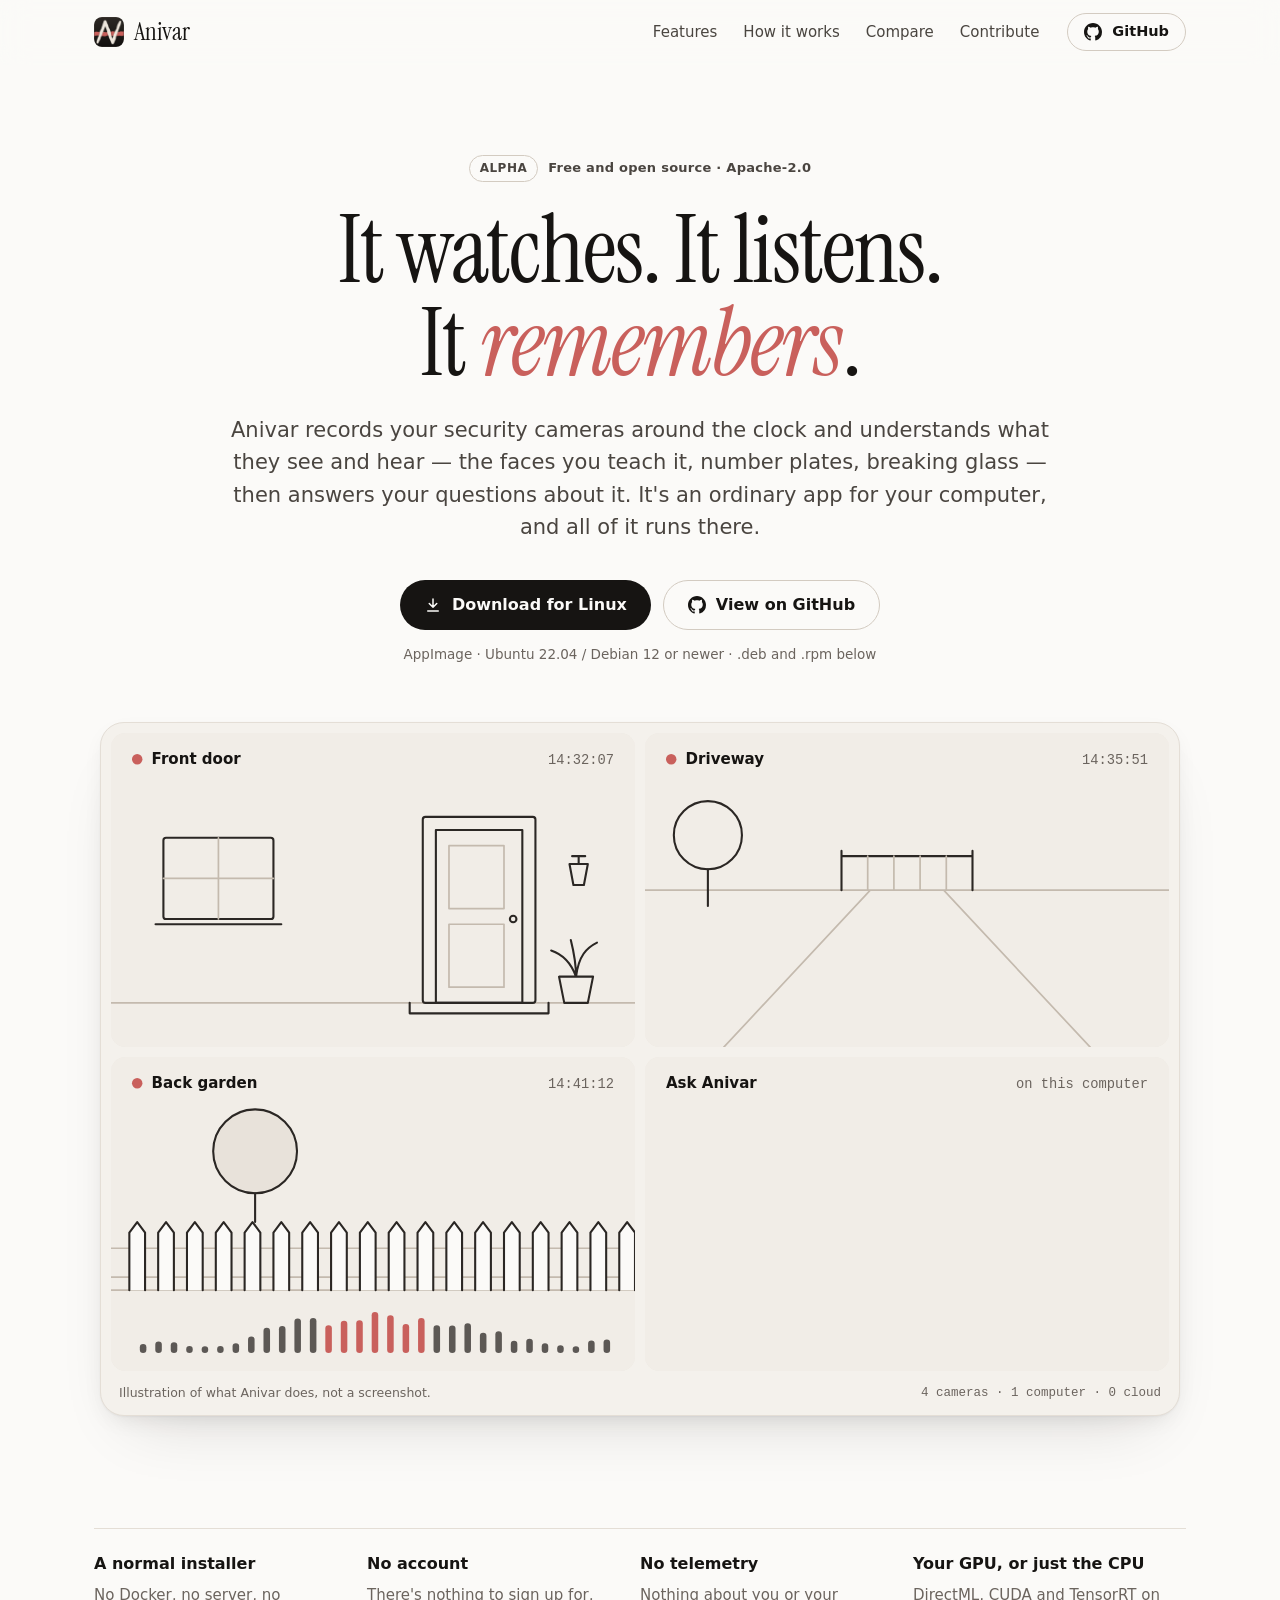
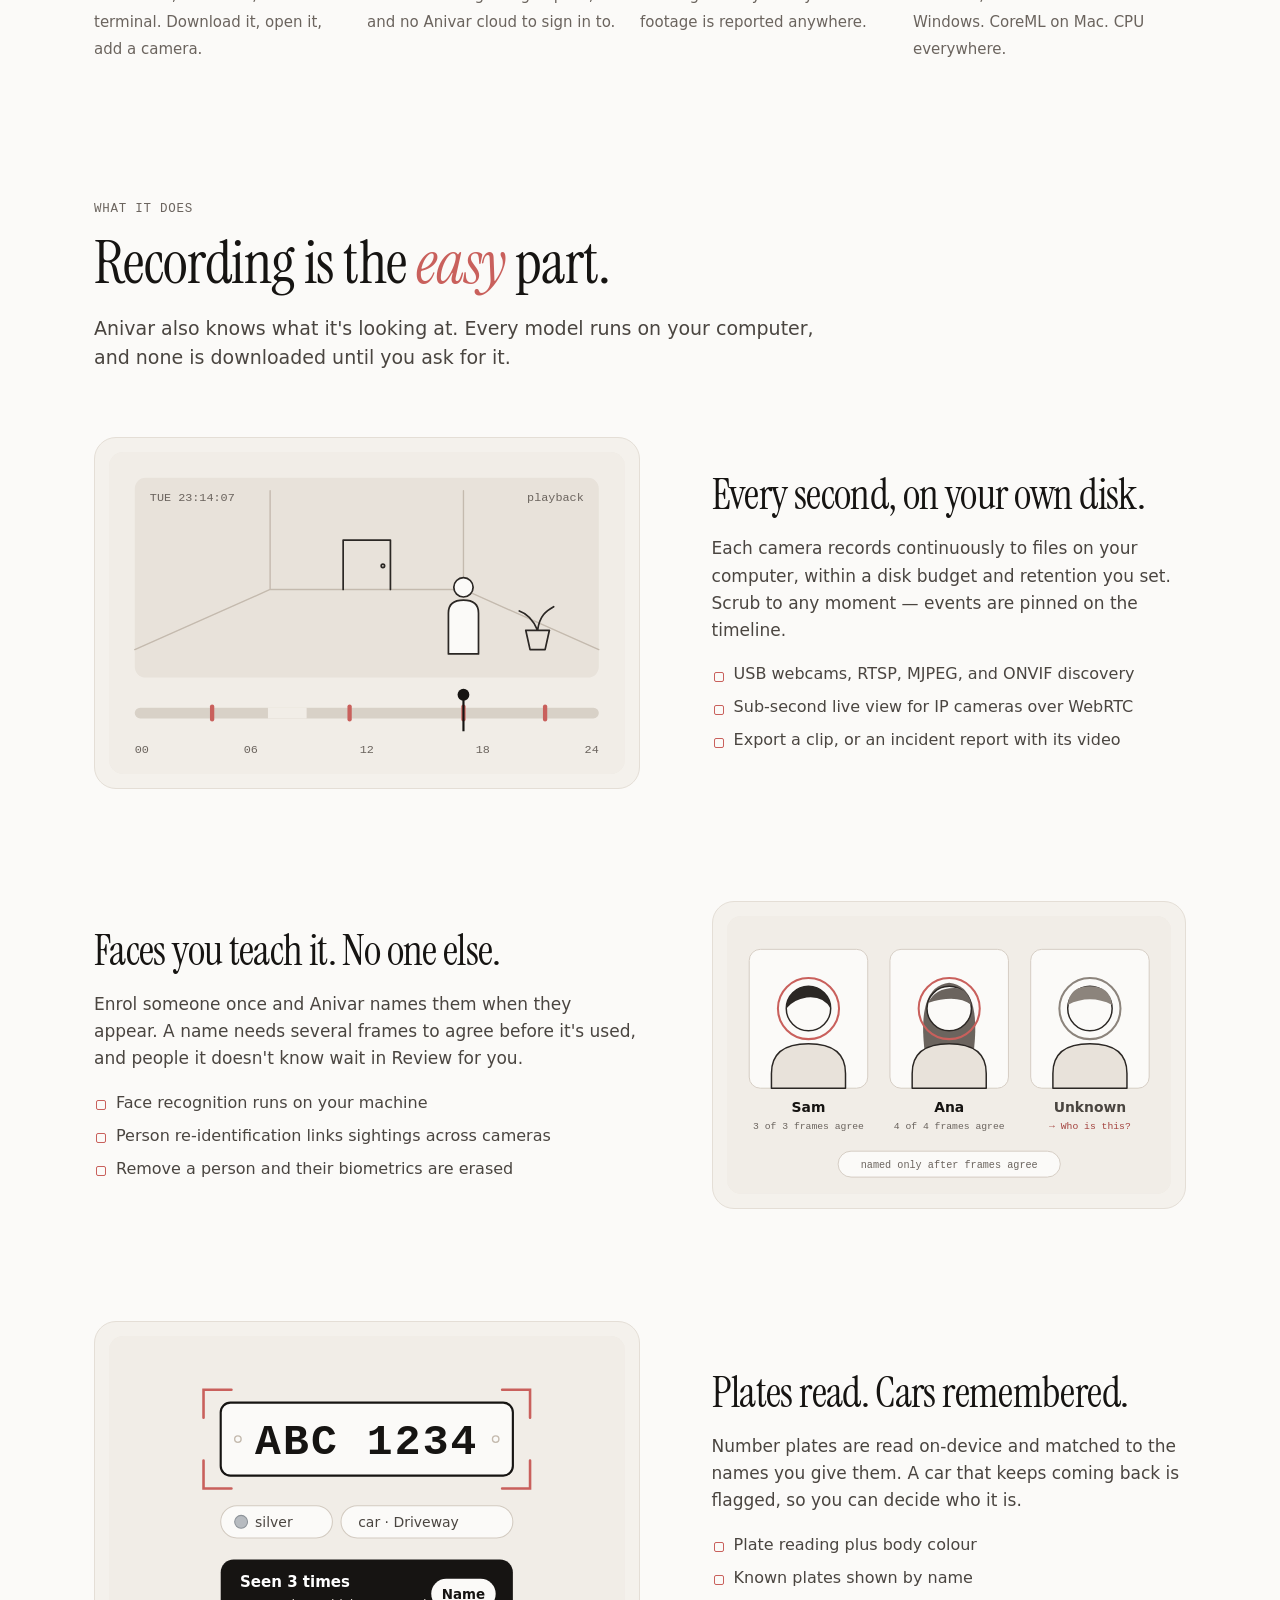
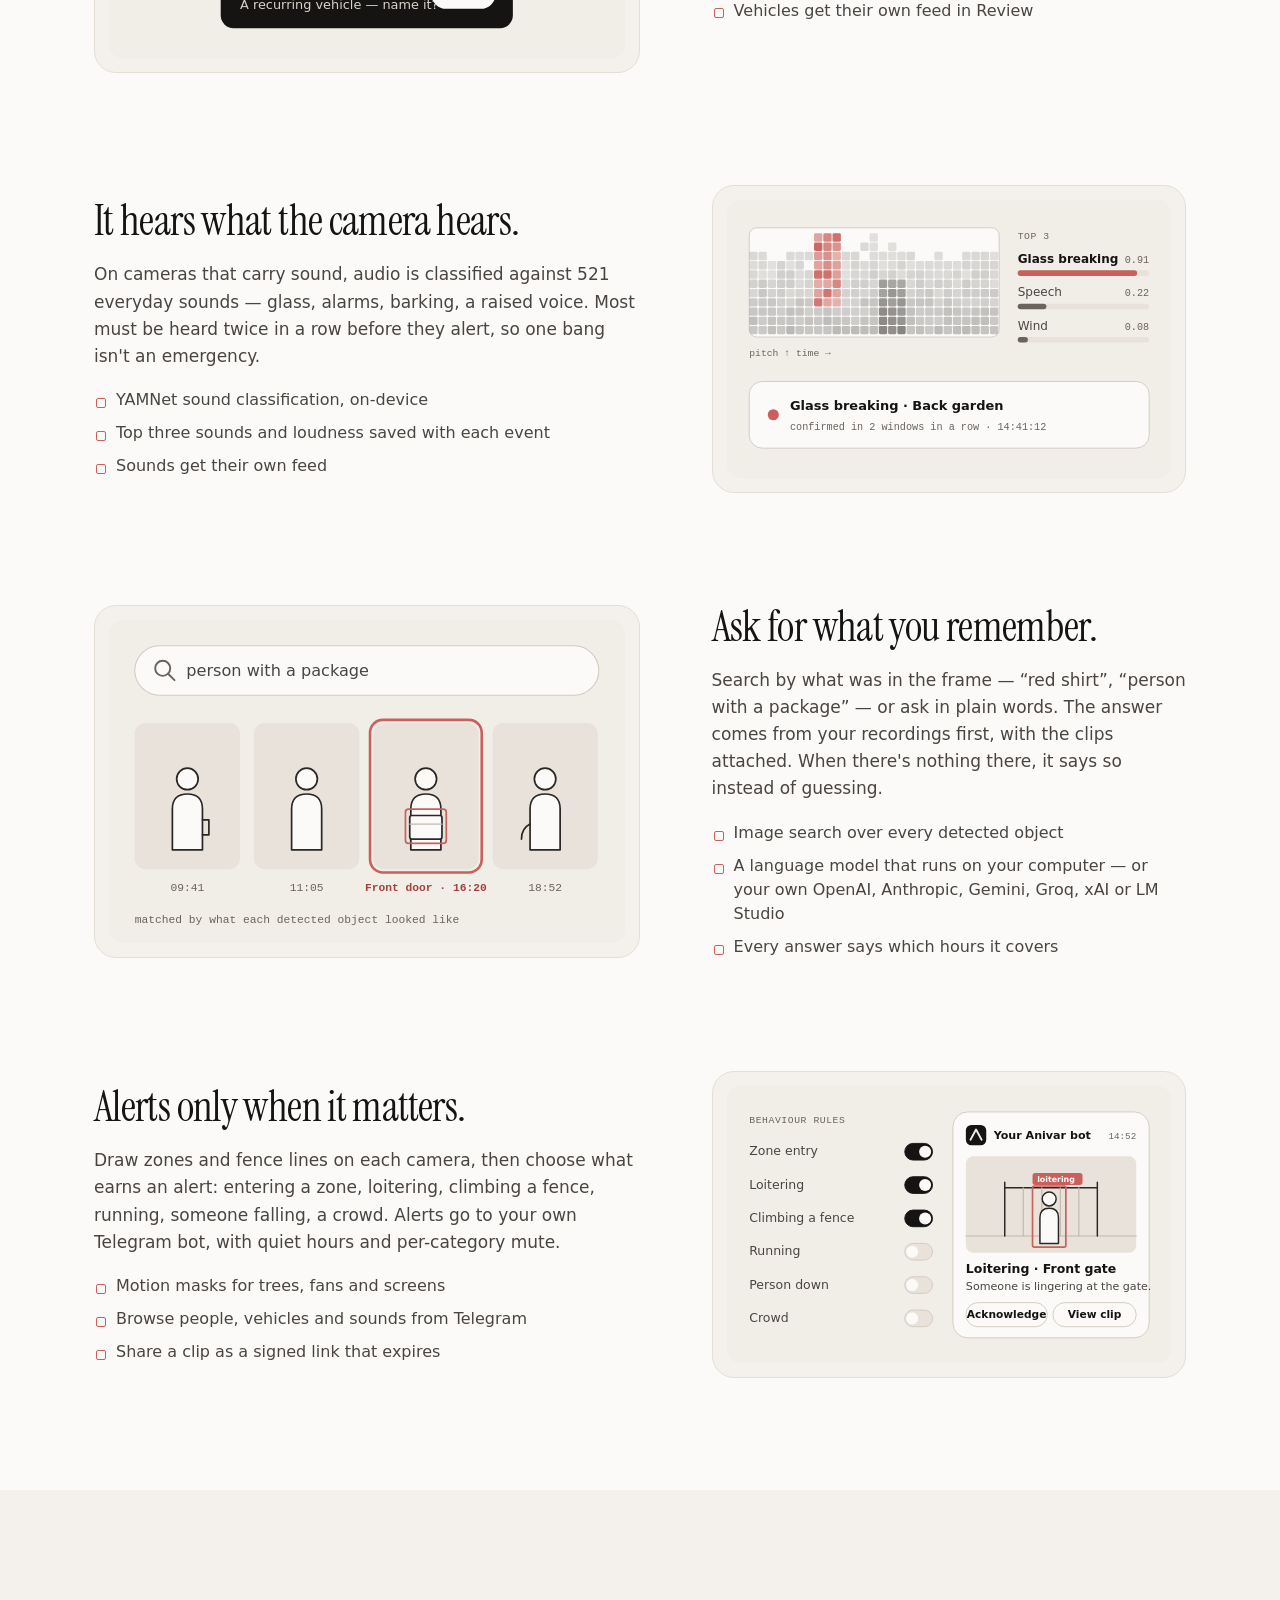
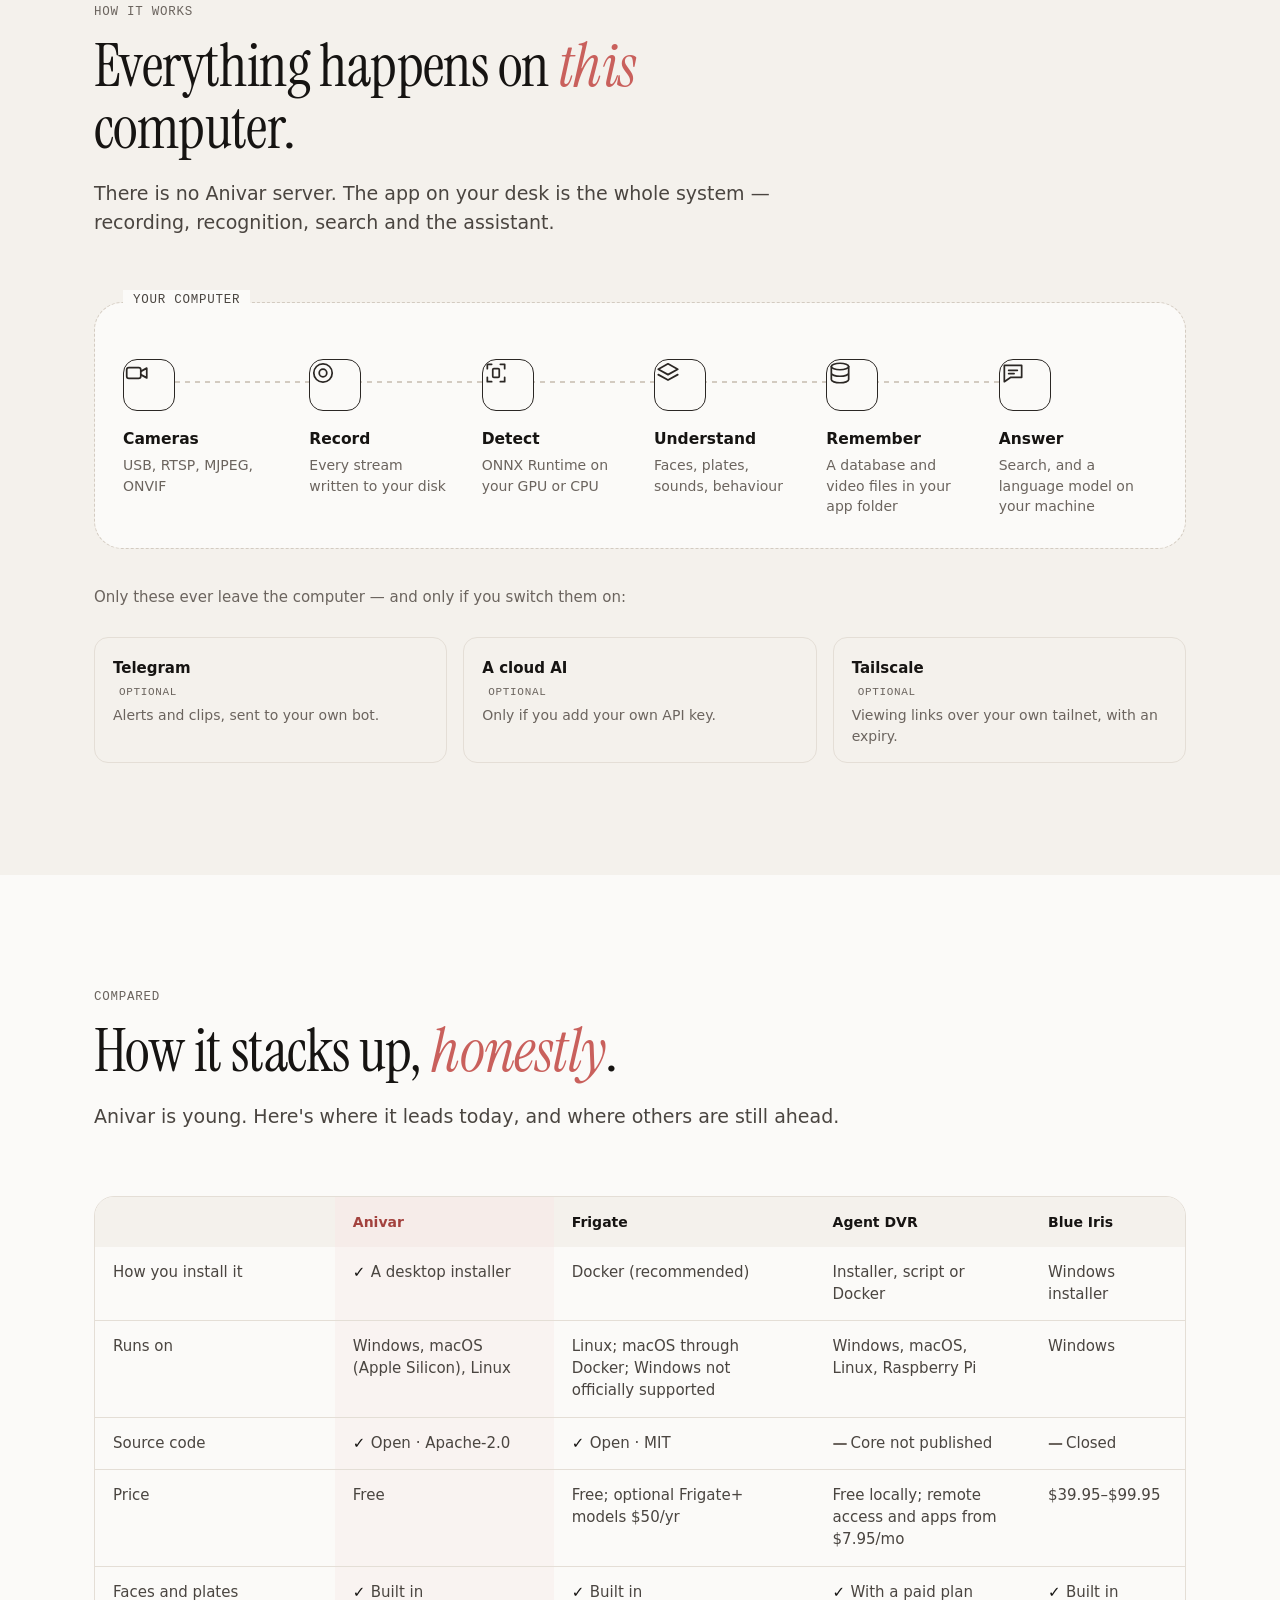
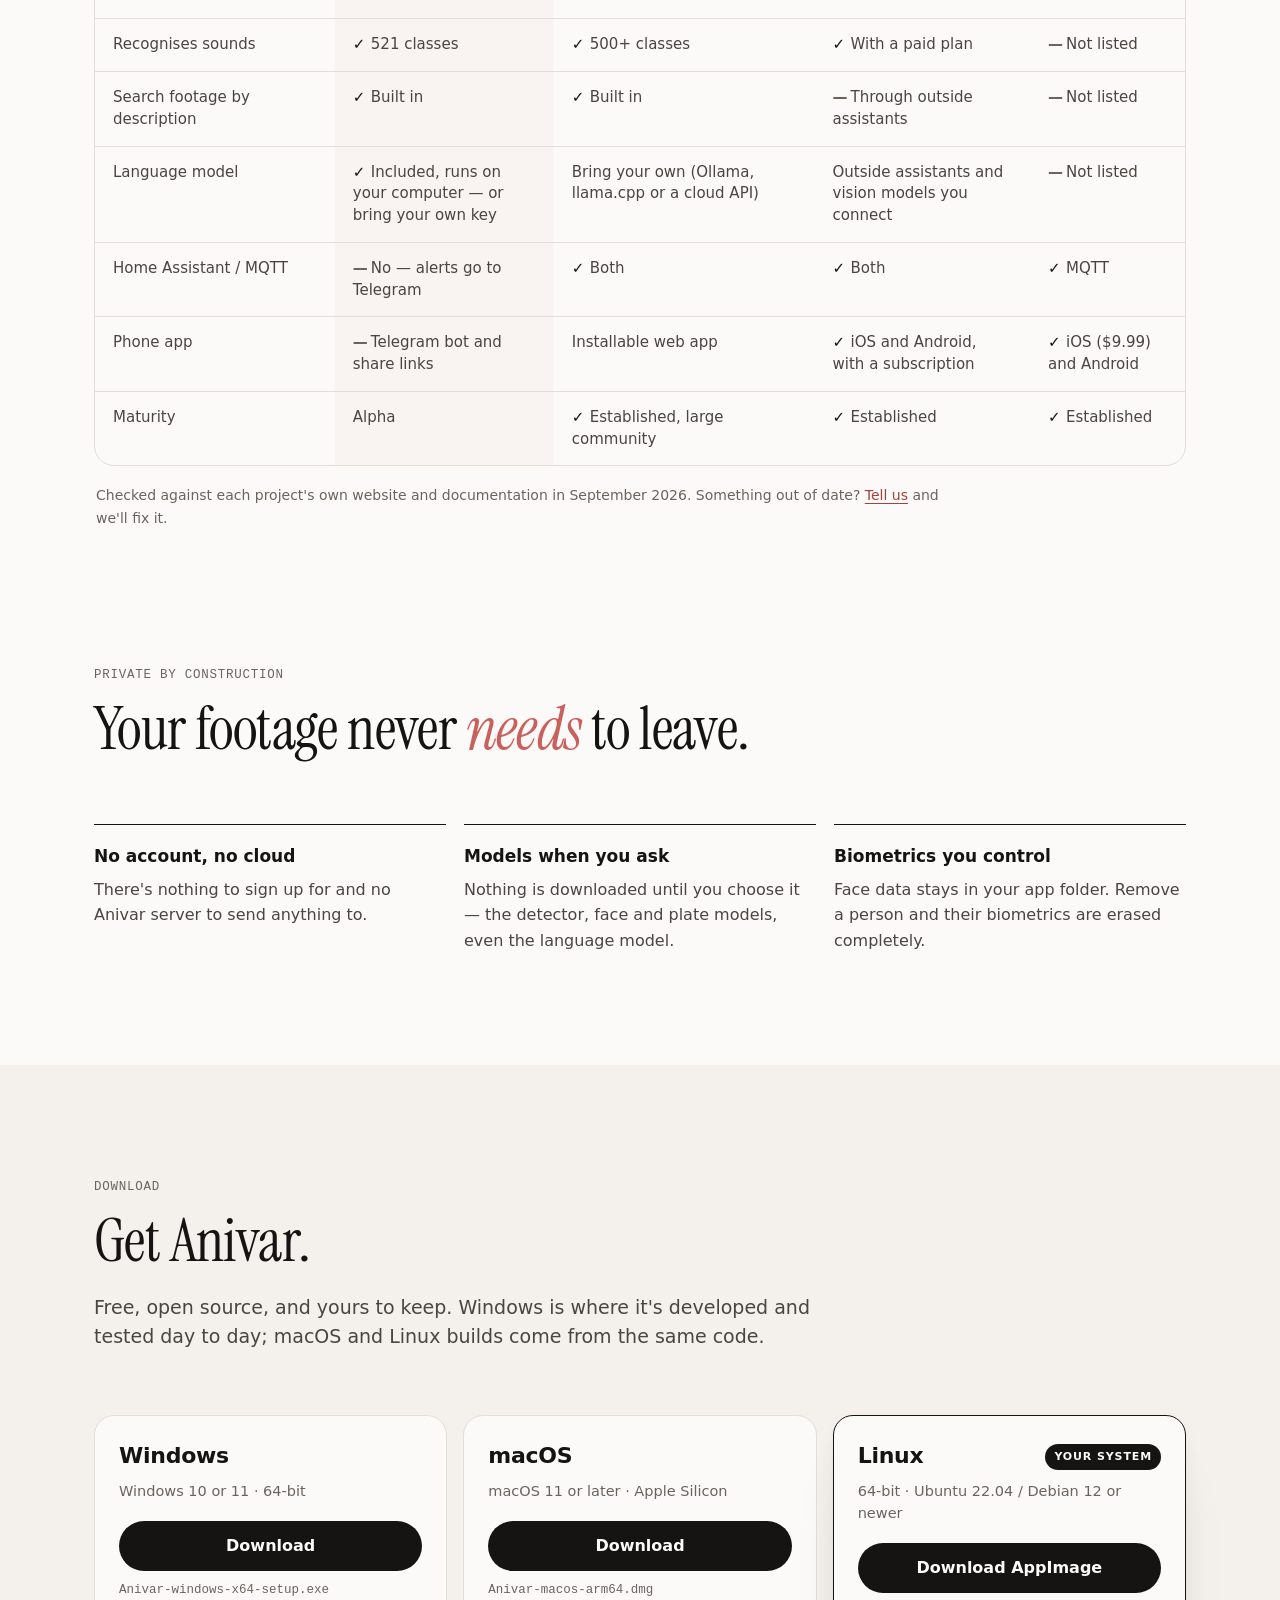
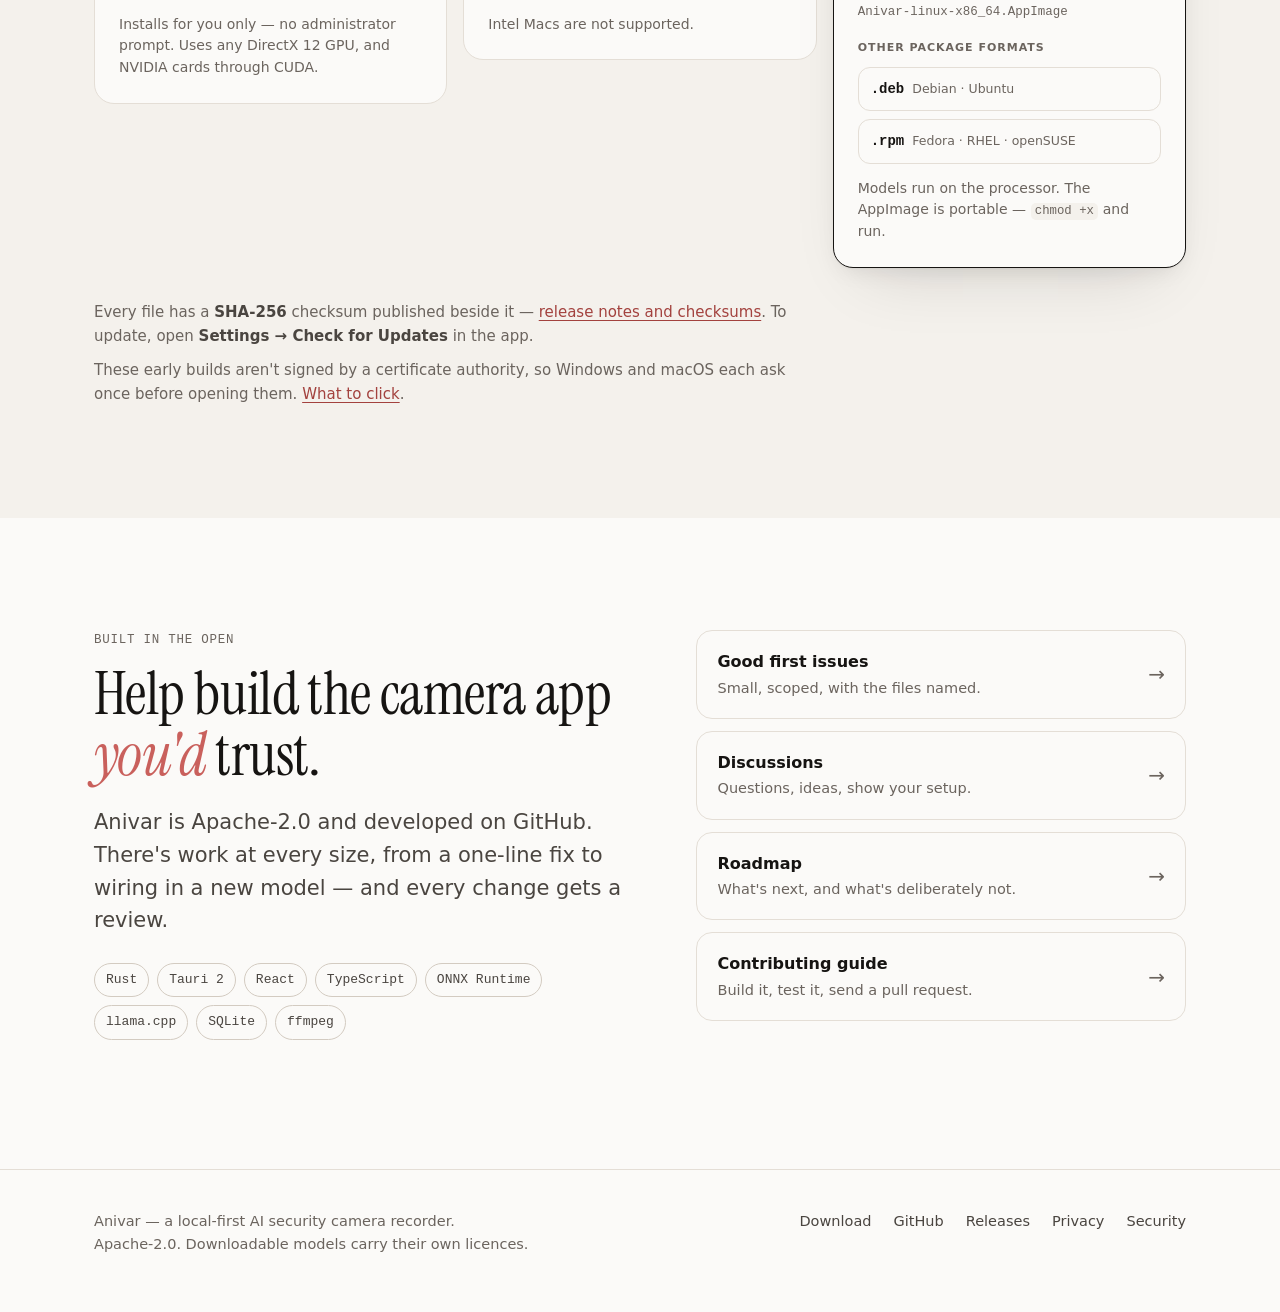
==== commit 479d92e9: "Compare: Home Assistant/MQTT is a deliberate no, not a not-yet Co-Authored-By: Claude Opus 5.5 <nore" ====
--- a/index.html
+++ b/index.html
@@ -426,7 +426,7 @@
           <tr><th scope="row">Recognises sounds</th><td class="us"><span class="y" aria-hidden="true">✓</span>521 classes</td><td><span class="y" aria-hidden="true">✓</span>500+ classes</td><td><span class="y" aria-hidden="true">✓</span>With a paid plan</td><td><span class="n" aria-hidden="true">—</span>Not listed</td></tr>
           <tr><th scope="row">Search footage by description</th><td class="us"><span class="y" aria-hidden="true">✓</span>Built in</td><td><span class="y" aria-hidden="true">✓</span>Built in</td><td><span class="n" aria-hidden="true">—</span>Through outside assistants</td><td><span class="n" aria-hidden="true">—</span>Not listed</td></tr>
           <tr><th scope="row">Language model</th><td class="us"><span class="y" aria-hidden="true">✓</span>Included, runs on your computer — or bring your own key</td><td>Bring your own (Ollama, llama.cpp or a cloud API)</td><td>Outside assistants and vision models you connect</td><td><span class="n" aria-hidden="true">—</span>Not listed</td></tr>
-          <tr><th scope="row">Home Assistant / MQTT</th><td class="us"><span class="n" aria-hidden="true">—</span>Not yet</td><td><span class="y" aria-hidden="true">✓</span>Both</td><td><span class="y" aria-hidden="true">✓</span>Both</td><td><span class="y" aria-hidden="true">✓</span>MQTT</td></tr>
+          <tr><th scope="row">Home Assistant / MQTT</th><td class="us"><span class="n" aria-hidden="true">—</span>No — alerts go to Telegram</td><td><span class="y" aria-hidden="true">✓</span>Both</td><td><span class="y" aria-hidden="true">✓</span>Both</td><td><span class="y" aria-hidden="true">✓</span>MQTT</td></tr>
           <tr><th scope="row">Phone app</th><td class="us"><span class="n" aria-hidden="true">—</span>Telegram bot and share links</td><td>Installable web app</td><td><span class="y" aria-hidden="true">✓</span>iOS and Android, with a subscription</td><td><span class="y" aria-hidden="true">✓</span>iOS ($9.99) and Android</td></tr>
           <tr><th scope="row">Maturity</th><td class="us">Alpha</td><td><span class="y" aria-hidden="true">✓</span>Established, large community</td><td><span class="y" aria-hidden="true">✓</span>Established</td><td><span class="y" aria-hidden="true">✓</span>Established</td></tr>
         </tbody>
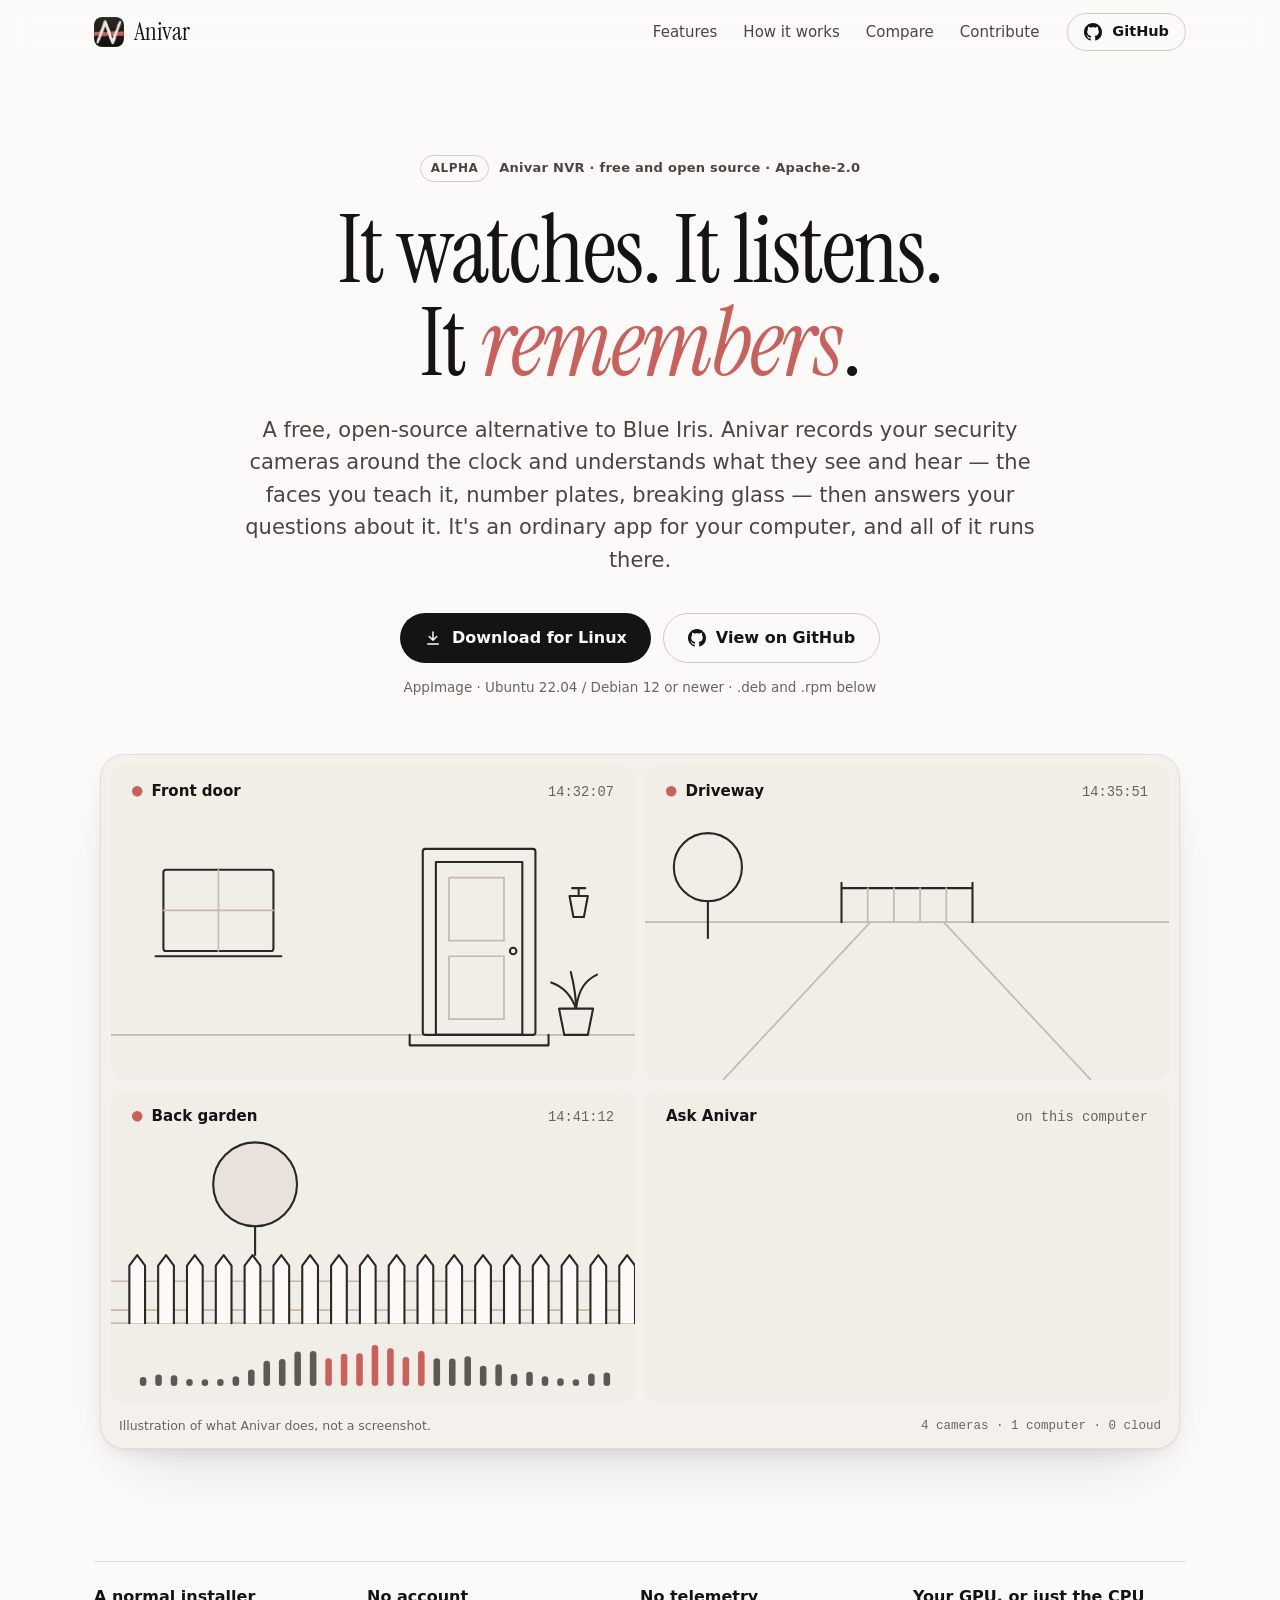
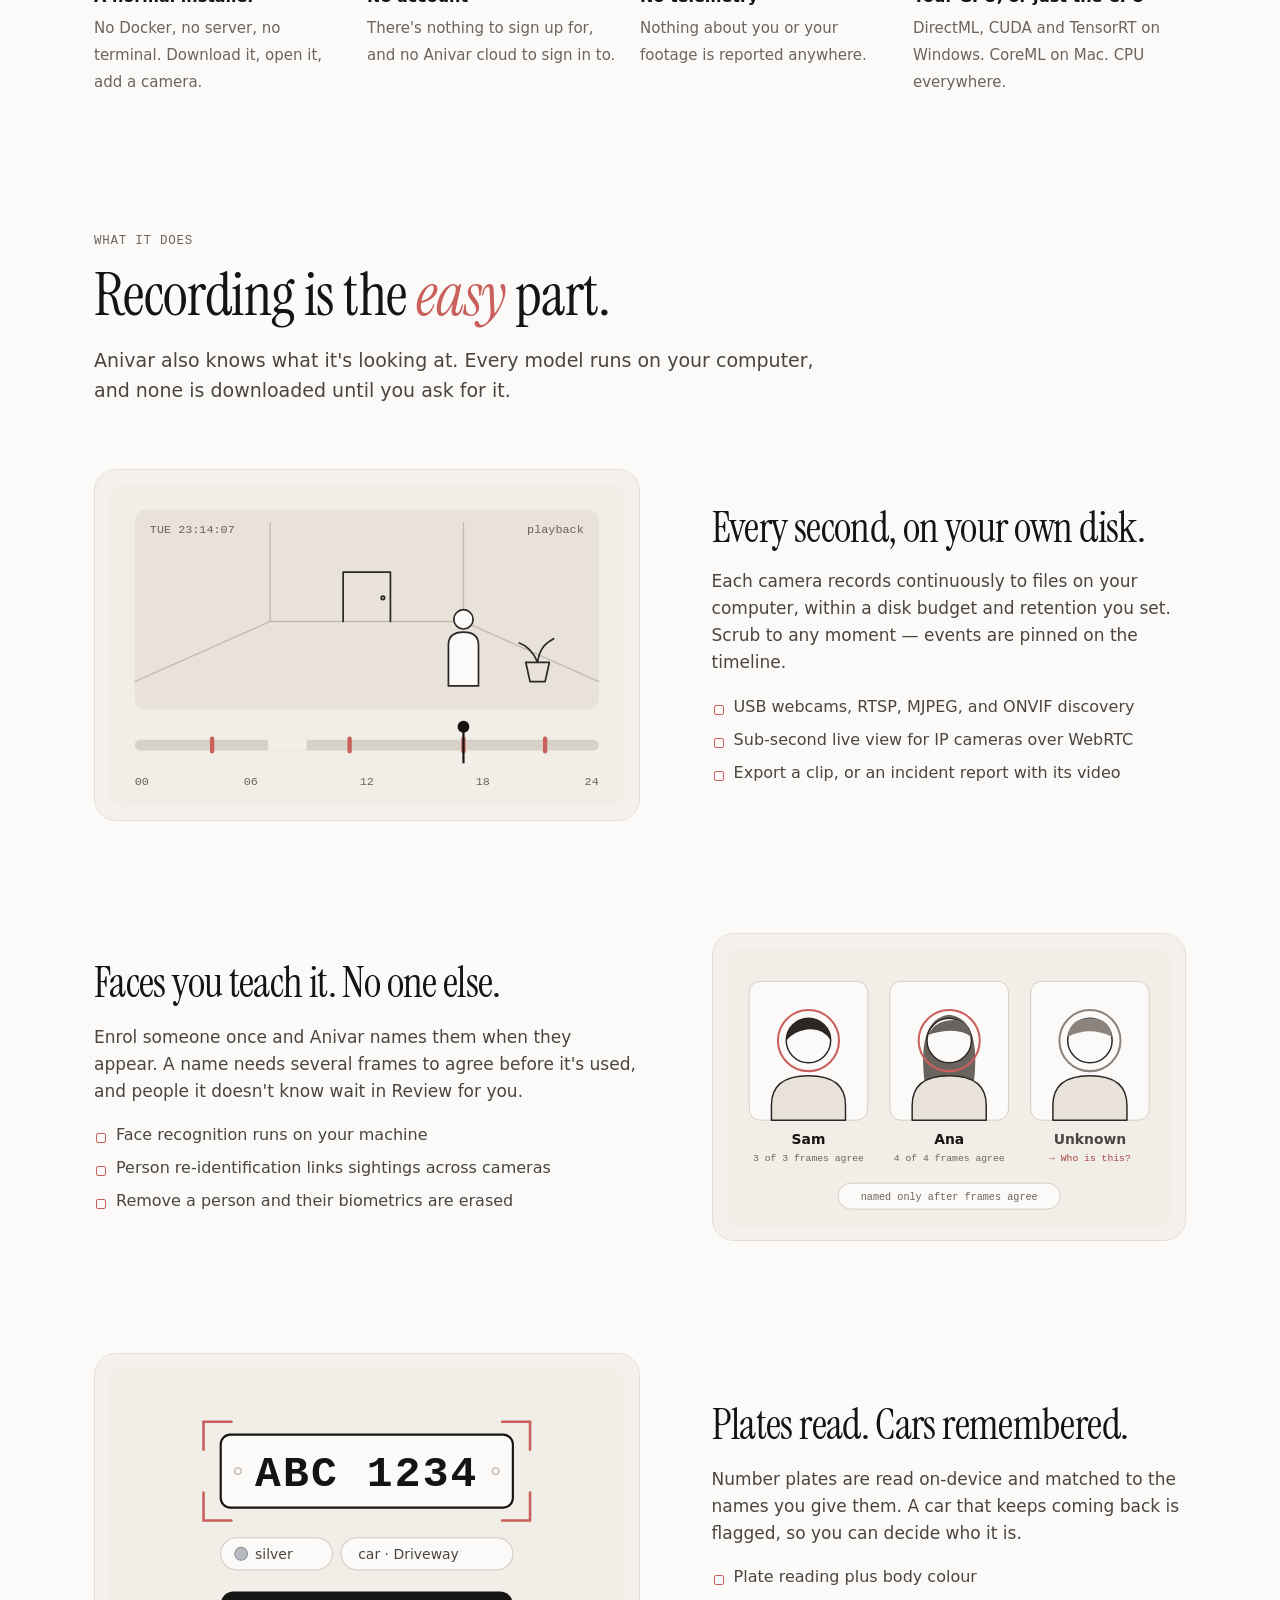
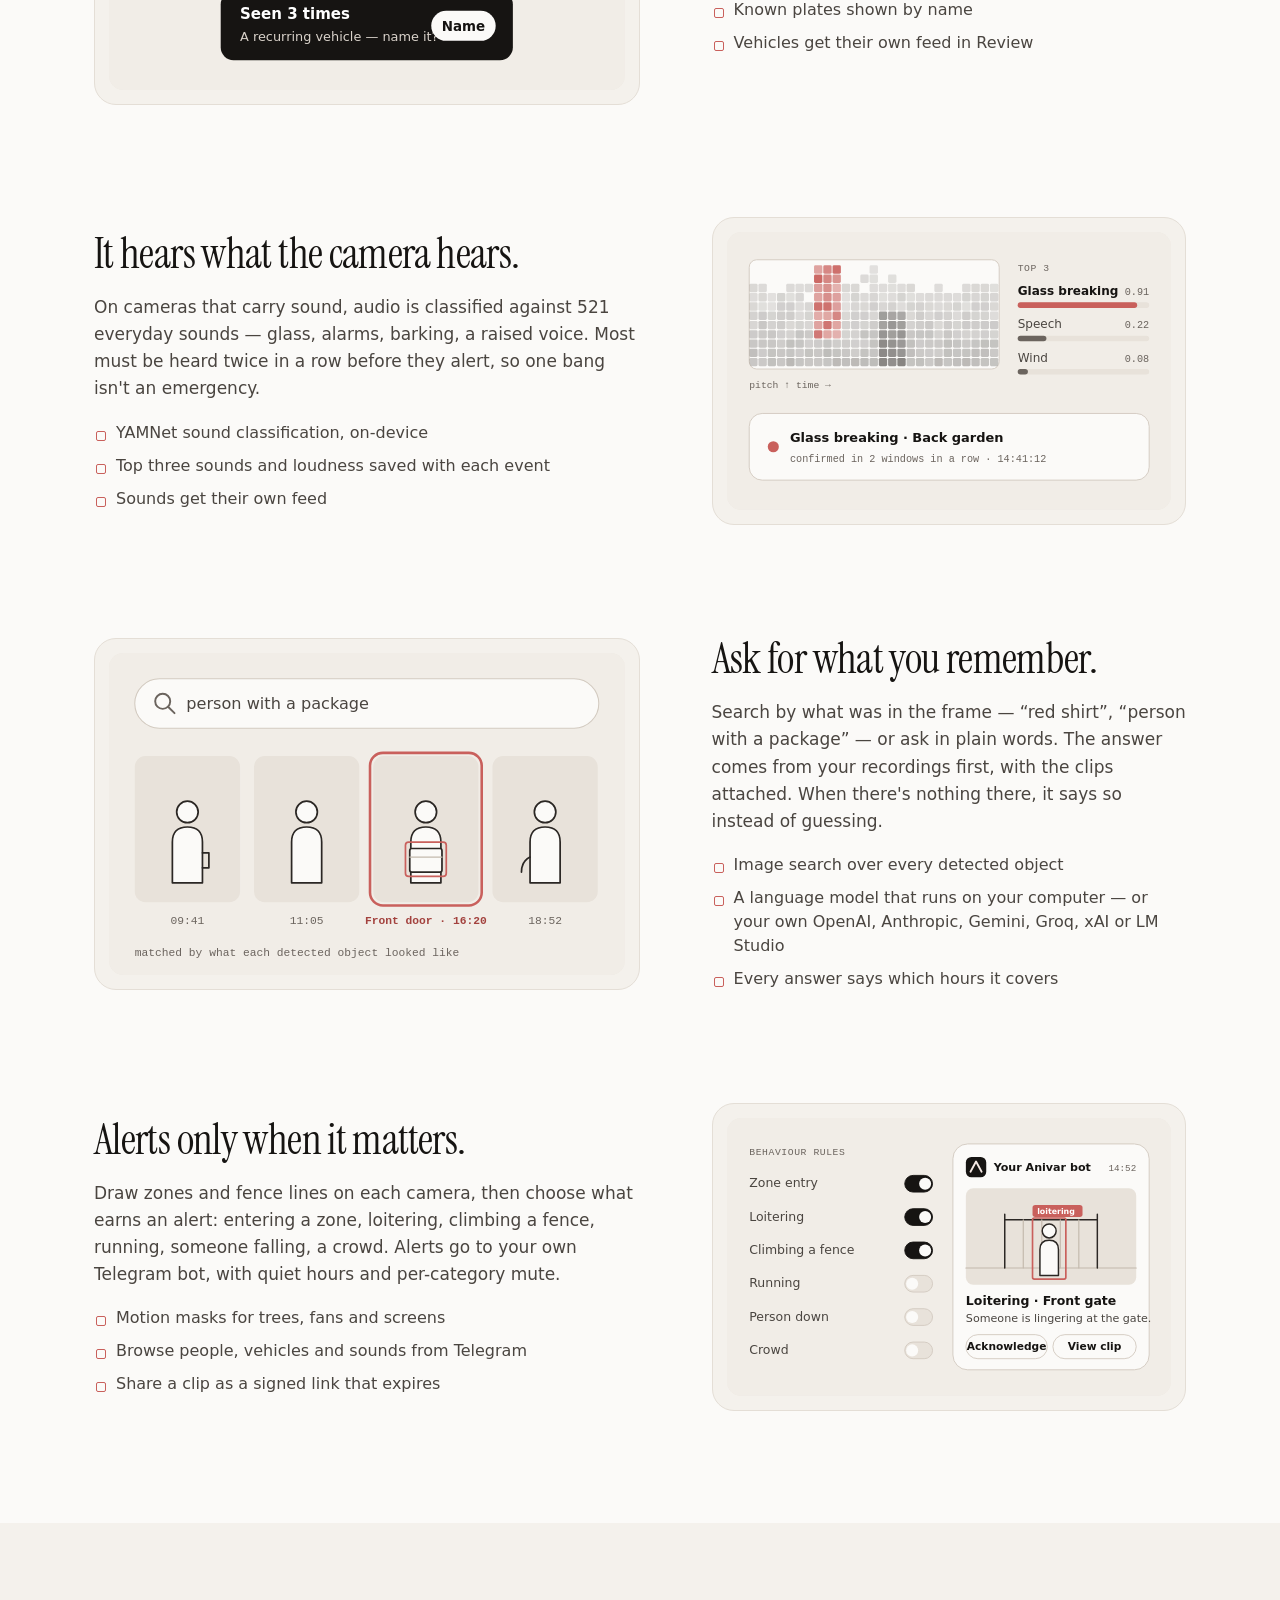
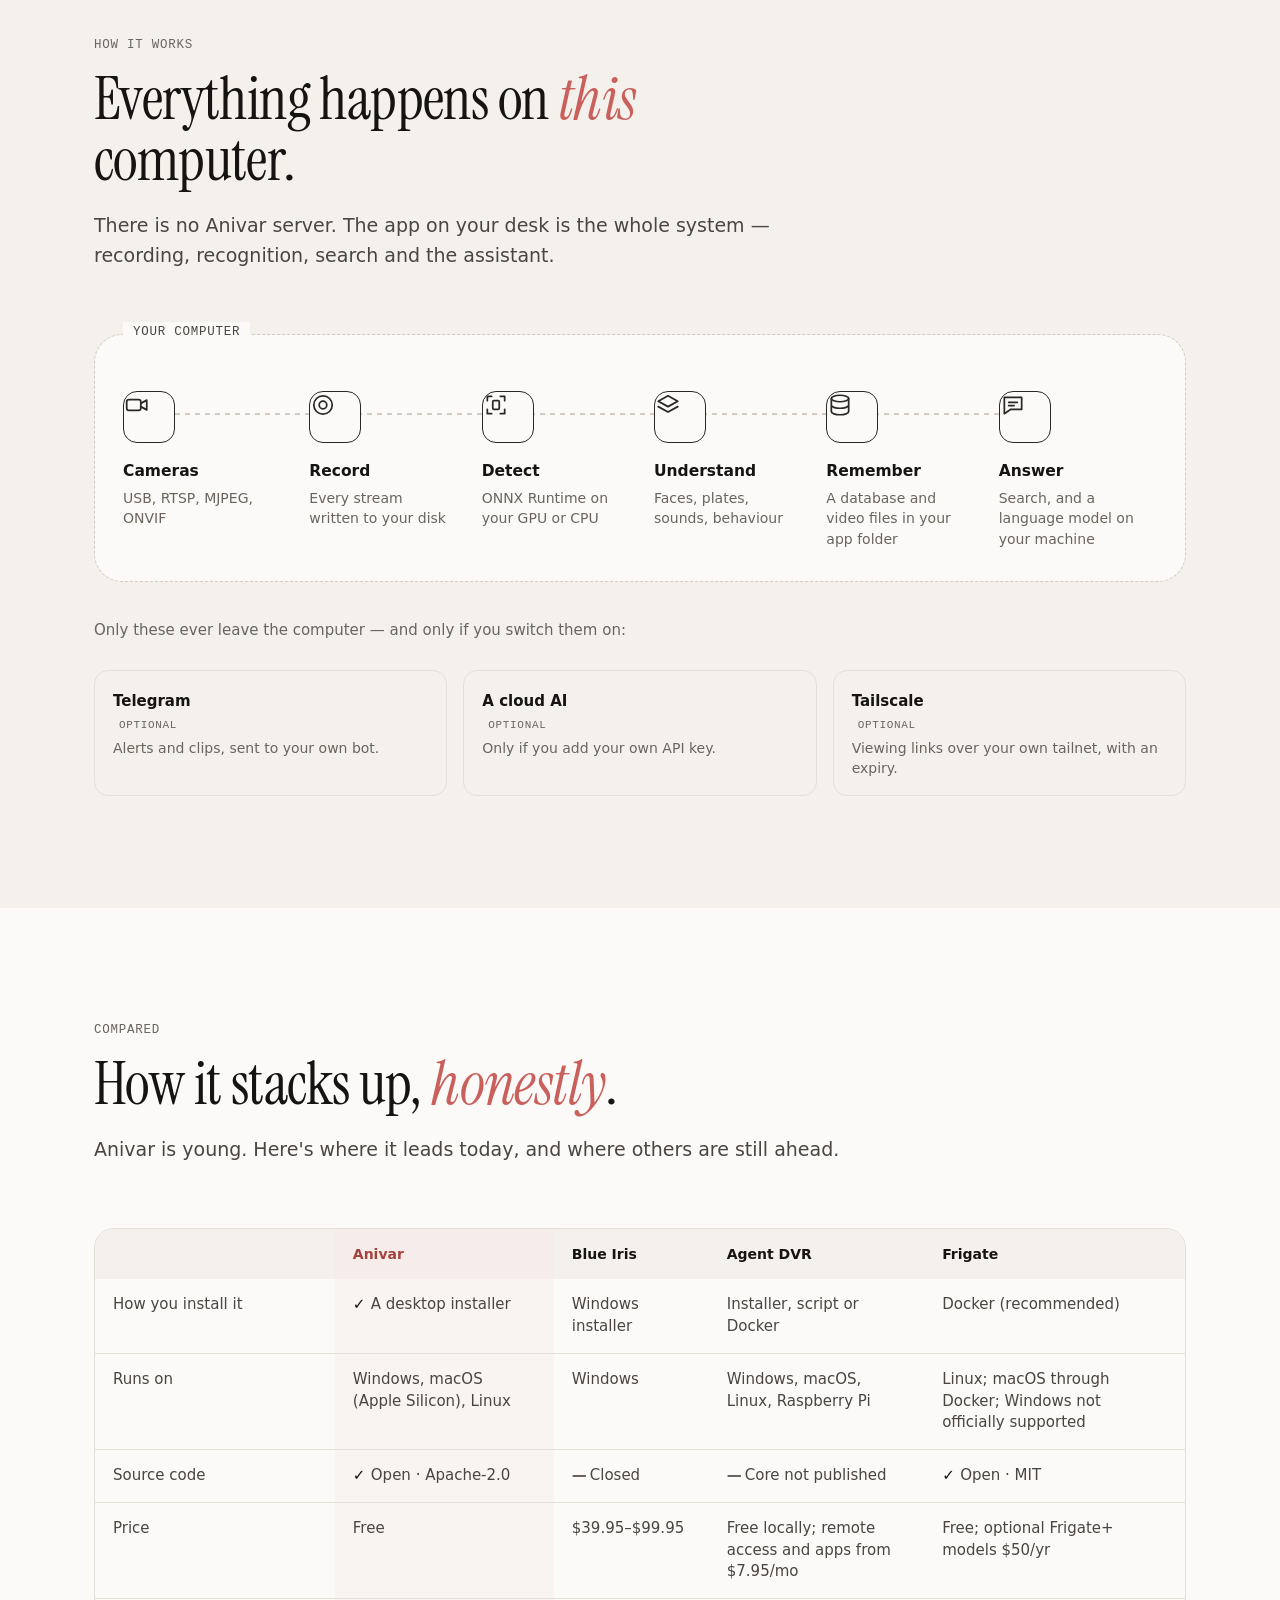
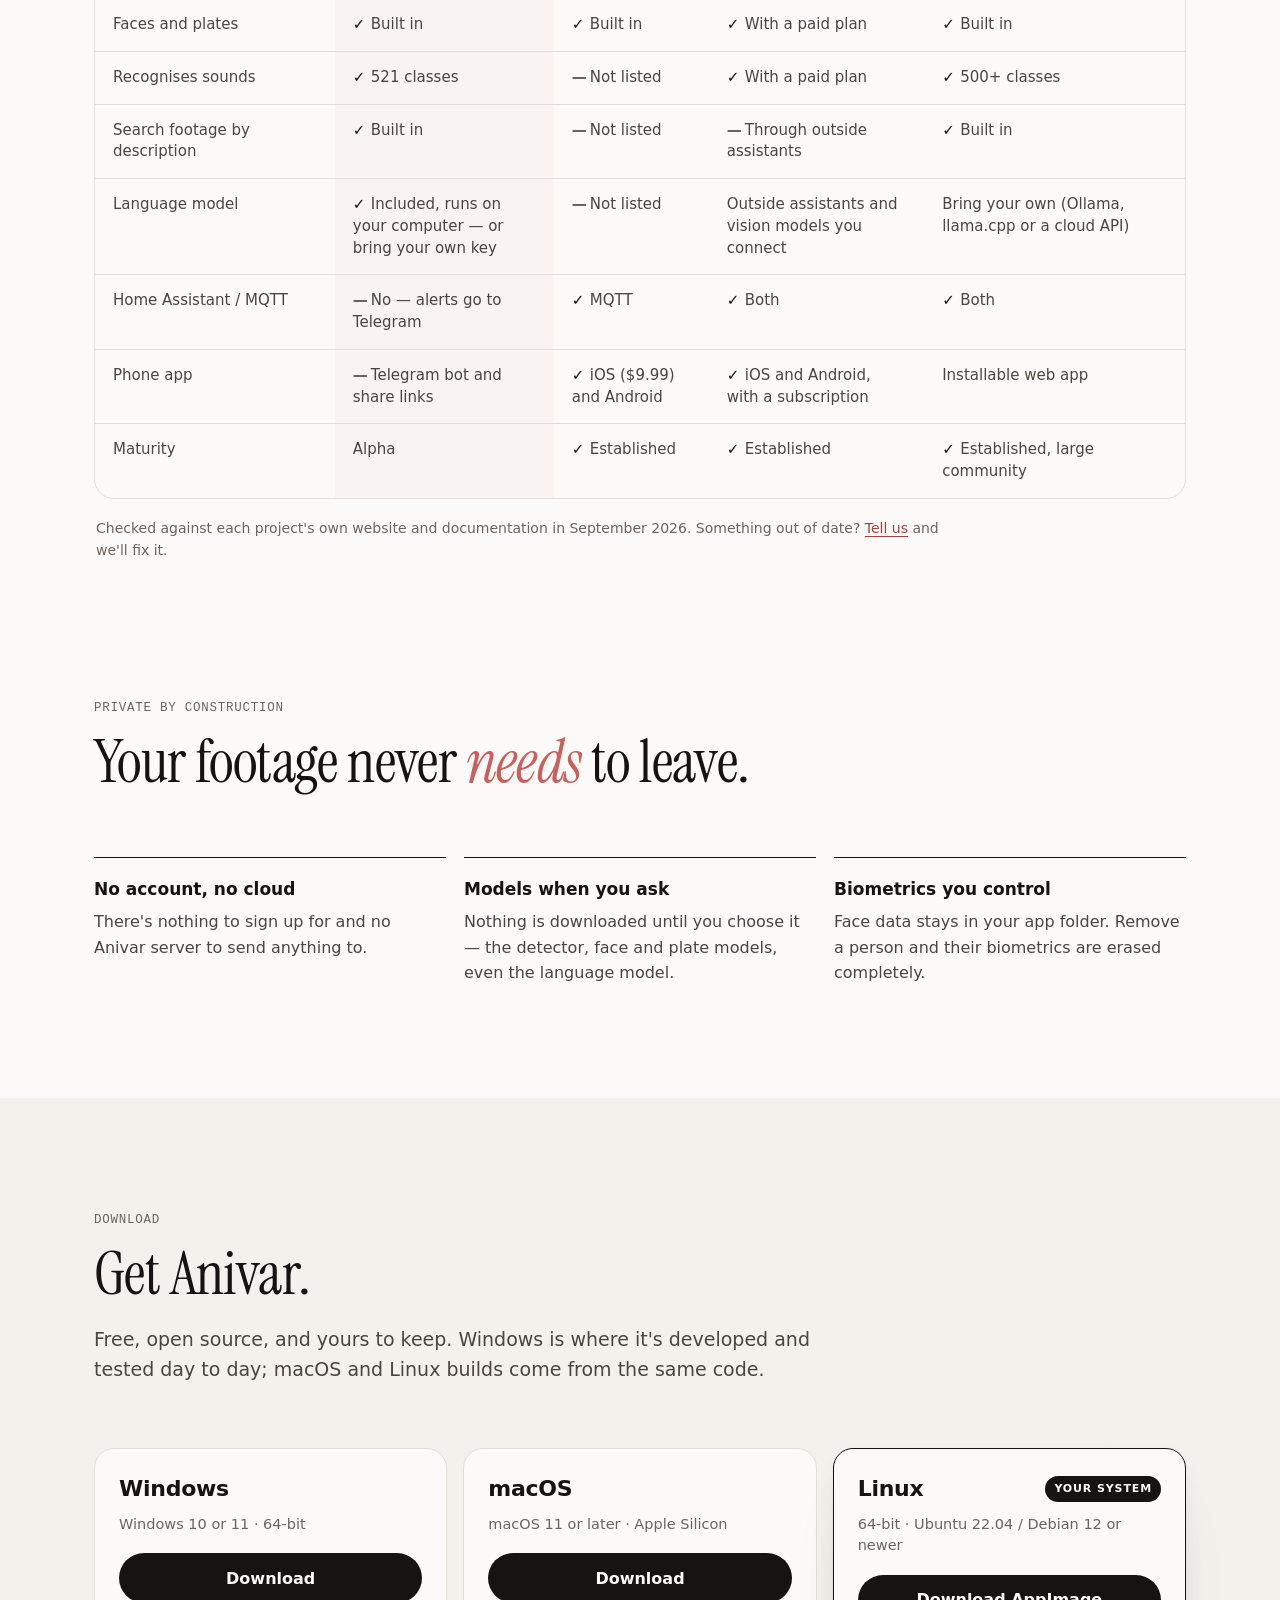
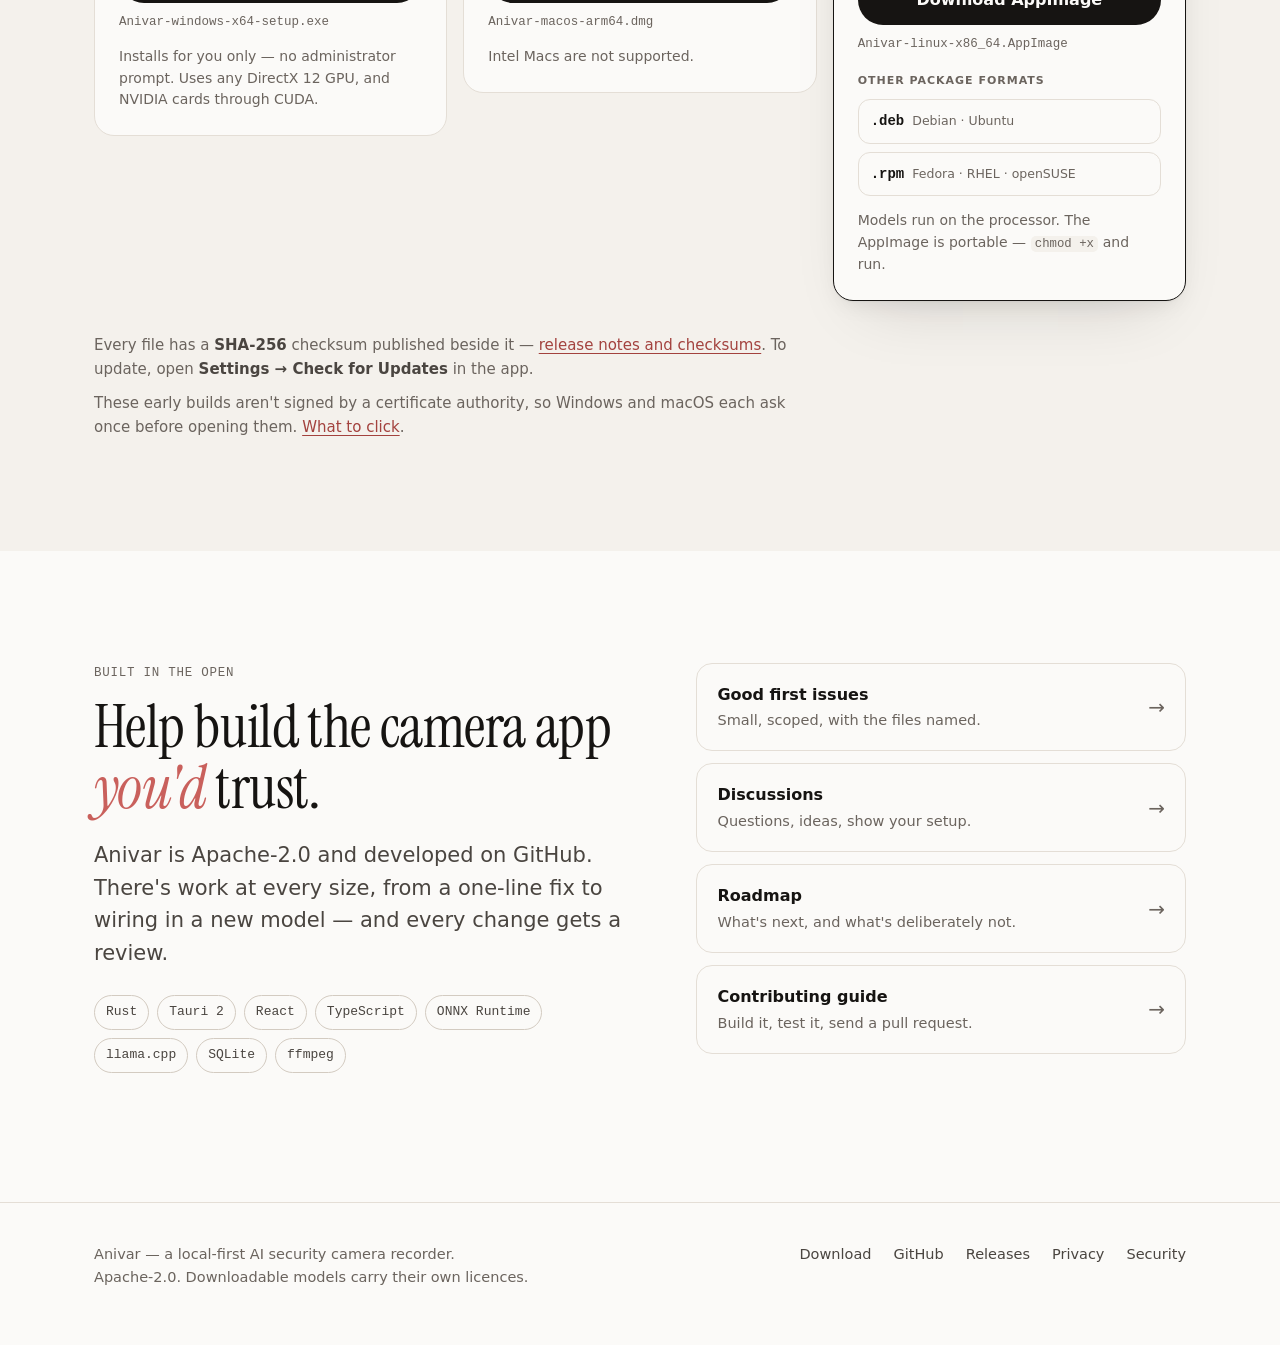
==== commit cd920bde: "Name it "Anivar NVR", lead with Blue Iris, and make the page indexable Research (2026-10-03): the si" ====
--- a/index.html
+++ b/index.html
@@ -3,15 +3,26 @@
 <head>
 <meta charset="utf-8">
 <meta name="viewport" content="width=device-width,initial-scale=1">
-<title>Anivar — AI security cameras on your own computer</title>
-<meta name="description" content="Anivar records your security cameras around the clock and understands what they see and hear — faces you teach it, number plates, breaking glass — then answers your questions. Free, open source, and it all runs on your own computer.">
+<title>Anivar NVR — a free, open-source Blue Iris alternative with on-device AI</title>
+<meta name="description" content="Anivar NVR is a free, open-source Blue Iris alternative for Windows, macOS and Linux: 24/7 recording with on-device AI — faces, number plates, sounds and plain-language search. A normal installer, no Docker, no subscription.">
+<link rel="canonical" href="https://anivarhq.github.io/anivar-site/">
+<script type="application/ld+json">
+{"@context":"https://schema.org","@type":"SoftwareApplication","name":"Anivar NVR",
+ "alternateName":"Anivar","applicationCategory":"SecurityApplication",
+ "operatingSystem":"Windows 10, Windows 11, macOS 11+ (Apple Silicon), Linux",
+ "description":"Free, open-source network video recorder for your own computer, with on-device AI: object detection, face recognition, licence plates, sound classification and plain-language search.",
+ "url":"https://anivarhq.github.io/anivar-site/","downloadUrl":"https://github.com/anivarhq/anivar/releases/latest",
+ "license":"https://www.apache.org/licenses/LICENSE-2.0","isAccessibleForFree":true,
+ "offers":{"@type":"Offer","price":"0","priceCurrency":"USD"},
+ "codeRepository":"https://github.com/anivarhq/anivar"}
+</script>
 <meta name="theme-color" content="#FBFAF8">
 <link rel="icon" href="assets/favicon.png" type="image/png">
 <link rel="apple-touch-icon" href="assets/logo.png">
 <link rel="preload" href="assets/fonts/instrument-serif-latin-400-normal.woff2" as="font" type="font/woff2" crossorigin>
 <link rel="stylesheet" href="assets/styles.css">
 <meta property="og:type" content="website">
-<meta property="og:title" content="Anivar — it watches, it listens, it remembers">
+<meta property="og:title" content="Anivar NVR — it watches, it listens, it remembers">
 <meta property="og:description" content="AI security cameras on your own computer. Faces, plates, sounds and search — free, open source, no cloud.">
 <meta property="og:image" content="https://anivarhq.github.io/anivar-site/assets/og.png">
 <meta property="og:url" content="https://anivarhq.github.io/anivar-site/">
@@ -39,9 +50,9 @@
 <!-- ═════════════════════════════ HERO ═════════════════════════════ -->
 <div class="hero">
   <div class="wrap">
-    <p class="eyebrow"><span class="pill">Alpha</span><span id="hero-meta">Free and open source · Apache-2.0</span></p>
+    <p class="eyebrow"><span class="pill">Alpha</span><span id="hero-meta">Anivar NVR · free and open source · Apache-2.0</span></p>
     <h1>It watches. It listens.<br>It <em>remembers</em>.</h1>
-    <p class="lede">Anivar records your security cameras around the clock and understands what they
+    <p class="lede">A free, open-source alternative to Blue Iris. Anivar records your security cameras around the clock and understands what they
       see and hear — the faces you teach it, number plates, breaking glass — then answers your
       questions about it. It's an ordinary app for your computer, and all of it runs there.</p>
     <div class="cta">
@@ -416,19 +427,19 @@
          Re-check before editing a cell. -->
     <div class="cmp-scroll rise">
       <table class="cmp">
-        <thead><tr><th scope="col"><span class="sr-only">Feature</span></th><th scope="col" class="us">Anivar</th><th scope="col">Frigate</th><th scope="col">Agent DVR</th><th scope="col">Blue Iris</th></tr></thead>
+        <thead><tr><th scope="col"><span class="sr-only">Feature</span></th><th scope="col" class="us">Anivar</th><th scope="col">Blue Iris</th><th scope="col">Agent DVR</th><th scope="col">Frigate</th></tr></thead>
         <tbody>
-          <tr><th scope="row">How you install it</th><td class="us"><span class="y" aria-hidden="true">✓</span>A desktop installer</td><td>Docker (recommended)</td><td>Installer, script or Docker</td><td>Windows installer</td></tr>
-          <tr><th scope="row">Runs on</th><td class="us">Windows, macOS (Apple Silicon), Linux</td><td>Linux; macOS through Docker; Windows not officially supported</td><td>Windows, macOS, Linux, Raspberry Pi</td><td>Windows</td></tr>
-          <tr><th scope="row">Source code</th><td class="us"><span class="y" aria-hidden="true">✓</span>Open · Apache-2.0</td><td><span class="y" aria-hidden="true">✓</span>Open · MIT</td><td><span class="n" aria-hidden="true">—</span>Core not published</td><td><span class="n" aria-hidden="true">—</span>Closed</td></tr>
-          <tr><th scope="row">Price</th><td class="us">Free</td><td>Free; optional Frigate+ models $50/yr</td><td>Free locally; remote access and apps from $7.95/mo</td><td>$39.95–$99.95</td></tr>
+          <tr><th scope="row">How you install it</th><td class="us"><span class="y" aria-hidden="true">✓</span>A desktop installer</td><td>Windows installer</td><td>Installer, script or Docker</td><td>Docker (recommended)</td></tr>
+          <tr><th scope="row">Runs on</th><td class="us">Windows, macOS (Apple Silicon), Linux</td><td>Windows</td><td>Windows, macOS, Linux, Raspberry Pi</td><td>Linux; macOS through Docker; Windows not officially supported</td></tr>
+          <tr><th scope="row">Source code</th><td class="us"><span class="y" aria-hidden="true">✓</span>Open · Apache-2.0</td><td><span class="n" aria-hidden="true">—</span>Closed</td><td><span class="n" aria-hidden="true">—</span>Core not published</td><td><span class="y" aria-hidden="true">✓</span>Open · MIT</td></tr>
+          <tr><th scope="row">Price</th><td class="us">Free</td><td>$39.95–$99.95</td><td>Free locally; remote access and apps from $7.95/mo</td><td>Free; optional Frigate+ models $50/yr</td></tr>
           <tr><th scope="row">Faces and plates</th><td class="us"><span class="y" aria-hidden="true">✓</span>Built in</td><td><span class="y" aria-hidden="true">✓</span>Built in</td><td><span class="y" aria-hidden="true">✓</span>With a paid plan</td><td><span class="y" aria-hidden="true">✓</span>Built in</td></tr>
-          <tr><th scope="row">Recognises sounds</th><td class="us"><span class="y" aria-hidden="true">✓</span>521 classes</td><td><span class="y" aria-hidden="true">✓</span>500+ classes</td><td><span class="y" aria-hidden="true">✓</span>With a paid plan</td><td><span class="n" aria-hidden="true">—</span>Not listed</td></tr>
-          <tr><th scope="row">Search footage by description</th><td class="us"><span class="y" aria-hidden="true">✓</span>Built in</td><td><span class="y" aria-hidden="true">✓</span>Built in</td><td><span class="n" aria-hidden="true">—</span>Through outside assistants</td><td><span class="n" aria-hidden="true">—</span>Not listed</td></tr>
-          <tr><th scope="row">Language model</th><td class="us"><span class="y" aria-hidden="true">✓</span>Included, runs on your computer — or bring your own key</td><td>Bring your own (Ollama, llama.cpp or a cloud API)</td><td>Outside assistants and vision models you connect</td><td><span class="n" aria-hidden="true">—</span>Not listed</td></tr>
-          <tr><th scope="row">Home Assistant / MQTT</th><td class="us"><span class="n" aria-hidden="true">—</span>No — alerts go to Telegram</td><td><span class="y" aria-hidden="true">✓</span>Both</td><td><span class="y" aria-hidden="true">✓</span>Both</td><td><span class="y" aria-hidden="true">✓</span>MQTT</td></tr>
-          <tr><th scope="row">Phone app</th><td class="us"><span class="n" aria-hidden="true">—</span>Telegram bot and share links</td><td>Installable web app</td><td><span class="y" aria-hidden="true">✓</span>iOS and Android, with a subscription</td><td><span class="y" aria-hidden="true">✓</span>iOS ($9.99) and Android</td></tr>
-          <tr><th scope="row">Maturity</th><td class="us">Alpha</td><td><span class="y" aria-hidden="true">✓</span>Established, large community</td><td><span class="y" aria-hidden="true">✓</span>Established</td><td><span class="y" aria-hidden="true">✓</span>Established</td></tr>
+          <tr><th scope="row">Recognises sounds</th><td class="us"><span class="y" aria-hidden="true">✓</span>521 classes</td><td><span class="n" aria-hidden="true">—</span>Not listed</td><td><span class="y" aria-hidden="true">✓</span>With a paid plan</td><td><span class="y" aria-hidden="true">✓</span>500+ classes</td></tr>
+          <tr><th scope="row">Search footage by description</th><td class="us"><span class="y" aria-hidden="true">✓</span>Built in</td><td><span class="n" aria-hidden="true">—</span>Not listed</td><td><span class="n" aria-hidden="true">—</span>Through outside assistants</td><td><span class="y" aria-hidden="true">✓</span>Built in</td></tr>
+          <tr><th scope="row">Language model</th><td class="us"><span class="y" aria-hidden="true">✓</span>Included, runs on your computer — or bring your own key</td><td><span class="n" aria-hidden="true">—</span>Not listed</td><td>Outside assistants and vision models you connect</td><td>Bring your own (Ollama, llama.cpp or a cloud API)</td></tr>
+          <tr><th scope="row">Home Assistant / MQTT</th><td class="us"><span class="n" aria-hidden="true">—</span>No — alerts go to Telegram</td><td><span class="y" aria-hidden="true">✓</span>MQTT</td><td><span class="y" aria-hidden="true">✓</span>Both</td><td><span class="y" aria-hidden="true">✓</span>Both</td></tr>
+          <tr><th scope="row">Phone app</th><td class="us"><span class="n" aria-hidden="true">—</span>Telegram bot and share links</td><td><span class="y" aria-hidden="true">✓</span>iOS ($9.99) and Android</td><td><span class="y" aria-hidden="true">✓</span>iOS and Android, with a subscription</td><td>Installable web app</td></tr>
+          <tr><th scope="row">Maturity</th><td class="us">Alpha</td><td><span class="y" aria-hidden="true">✓</span>Established</td><td><span class="y" aria-hidden="true">✓</span>Established</td><td><span class="y" aria-hidden="true">✓</span>Established, large community</td></tr>
         </tbody>
       </table>
     </div>
@@ -651,7 +662,7 @@
       if (os && by[FILE[os]]) req.textContent = CTA[os][1] + ' · ' + mb(by[FILE[os]].size);
       var ver = (rel.tag_name || '').replace(/^v/, '');
       if (ver) document.getElementById('hero-meta').textContent =
-        'Free and open source · Apache-2.0 · v' + ver;
+        'Anivar NVR · free and open source · Apache-2.0 · v' + ver;
     })
     .catch(function () { /* the served page is already correct */ });
 })();
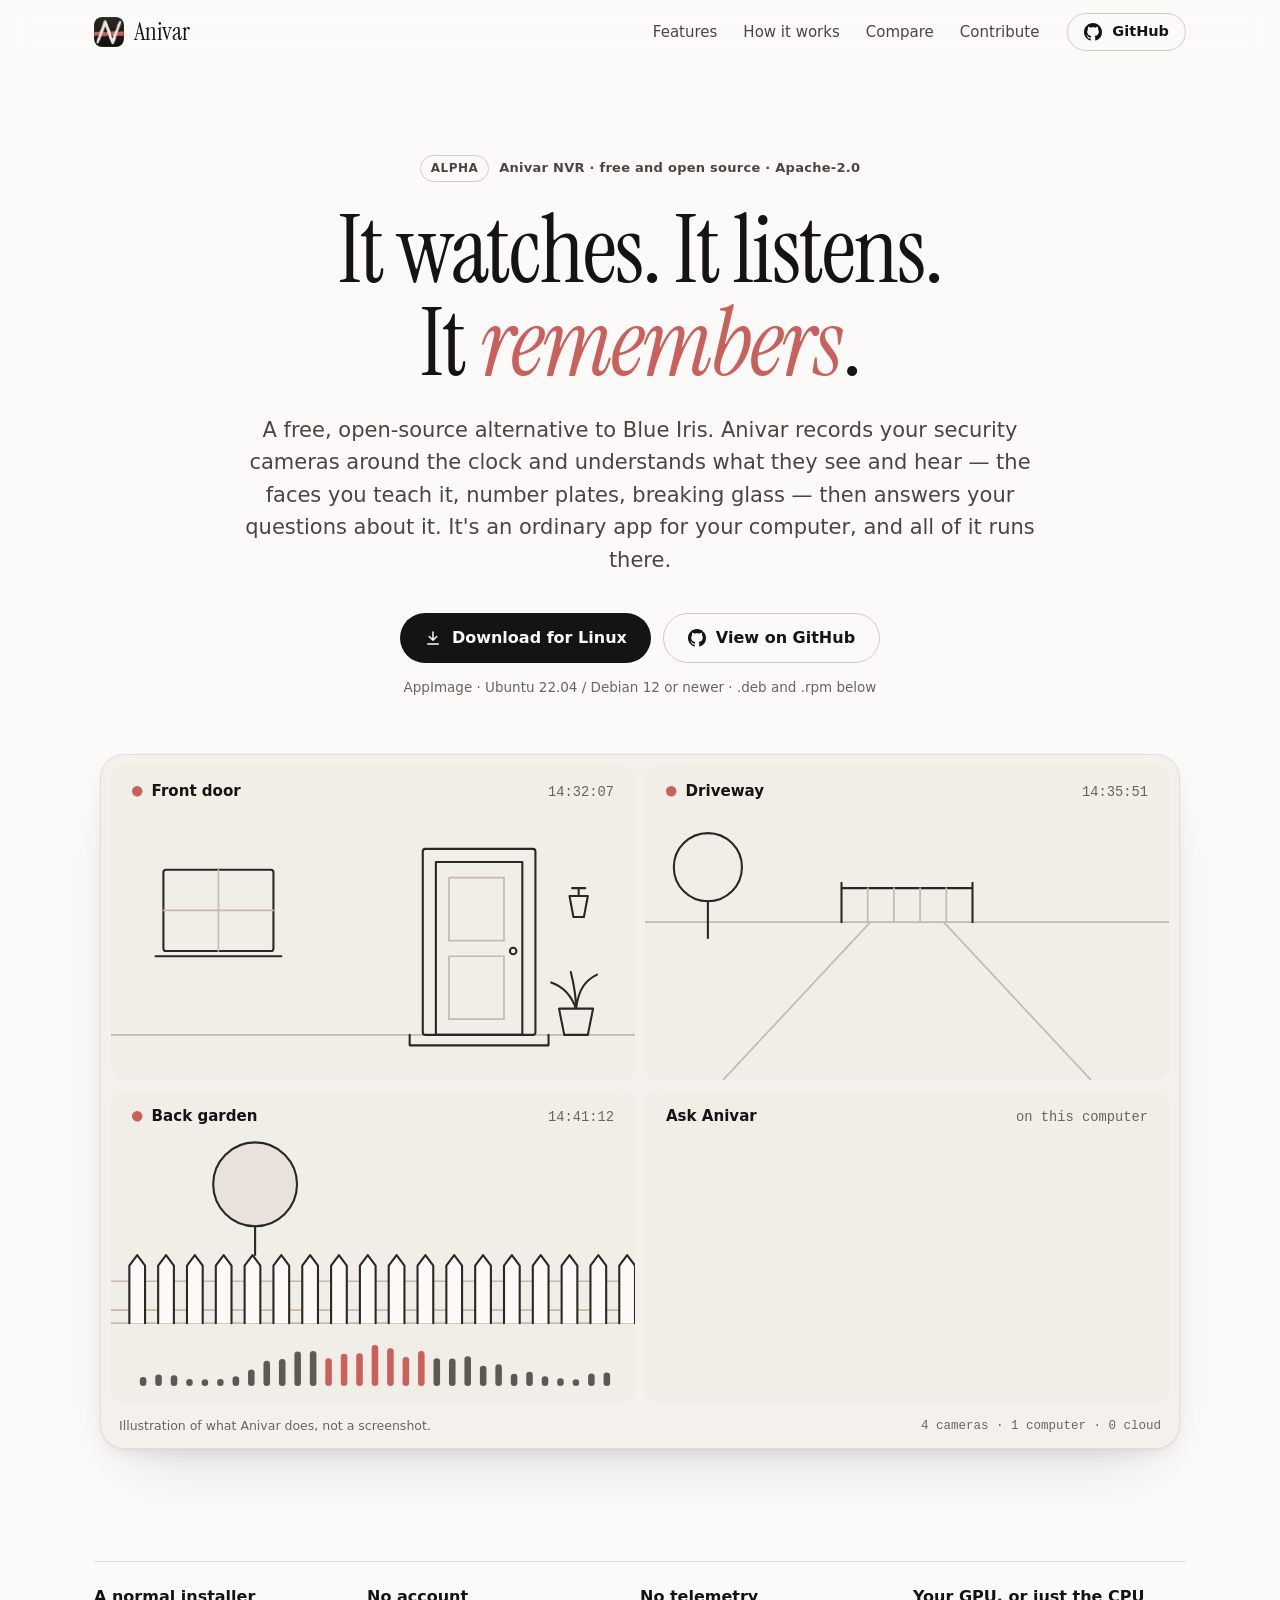
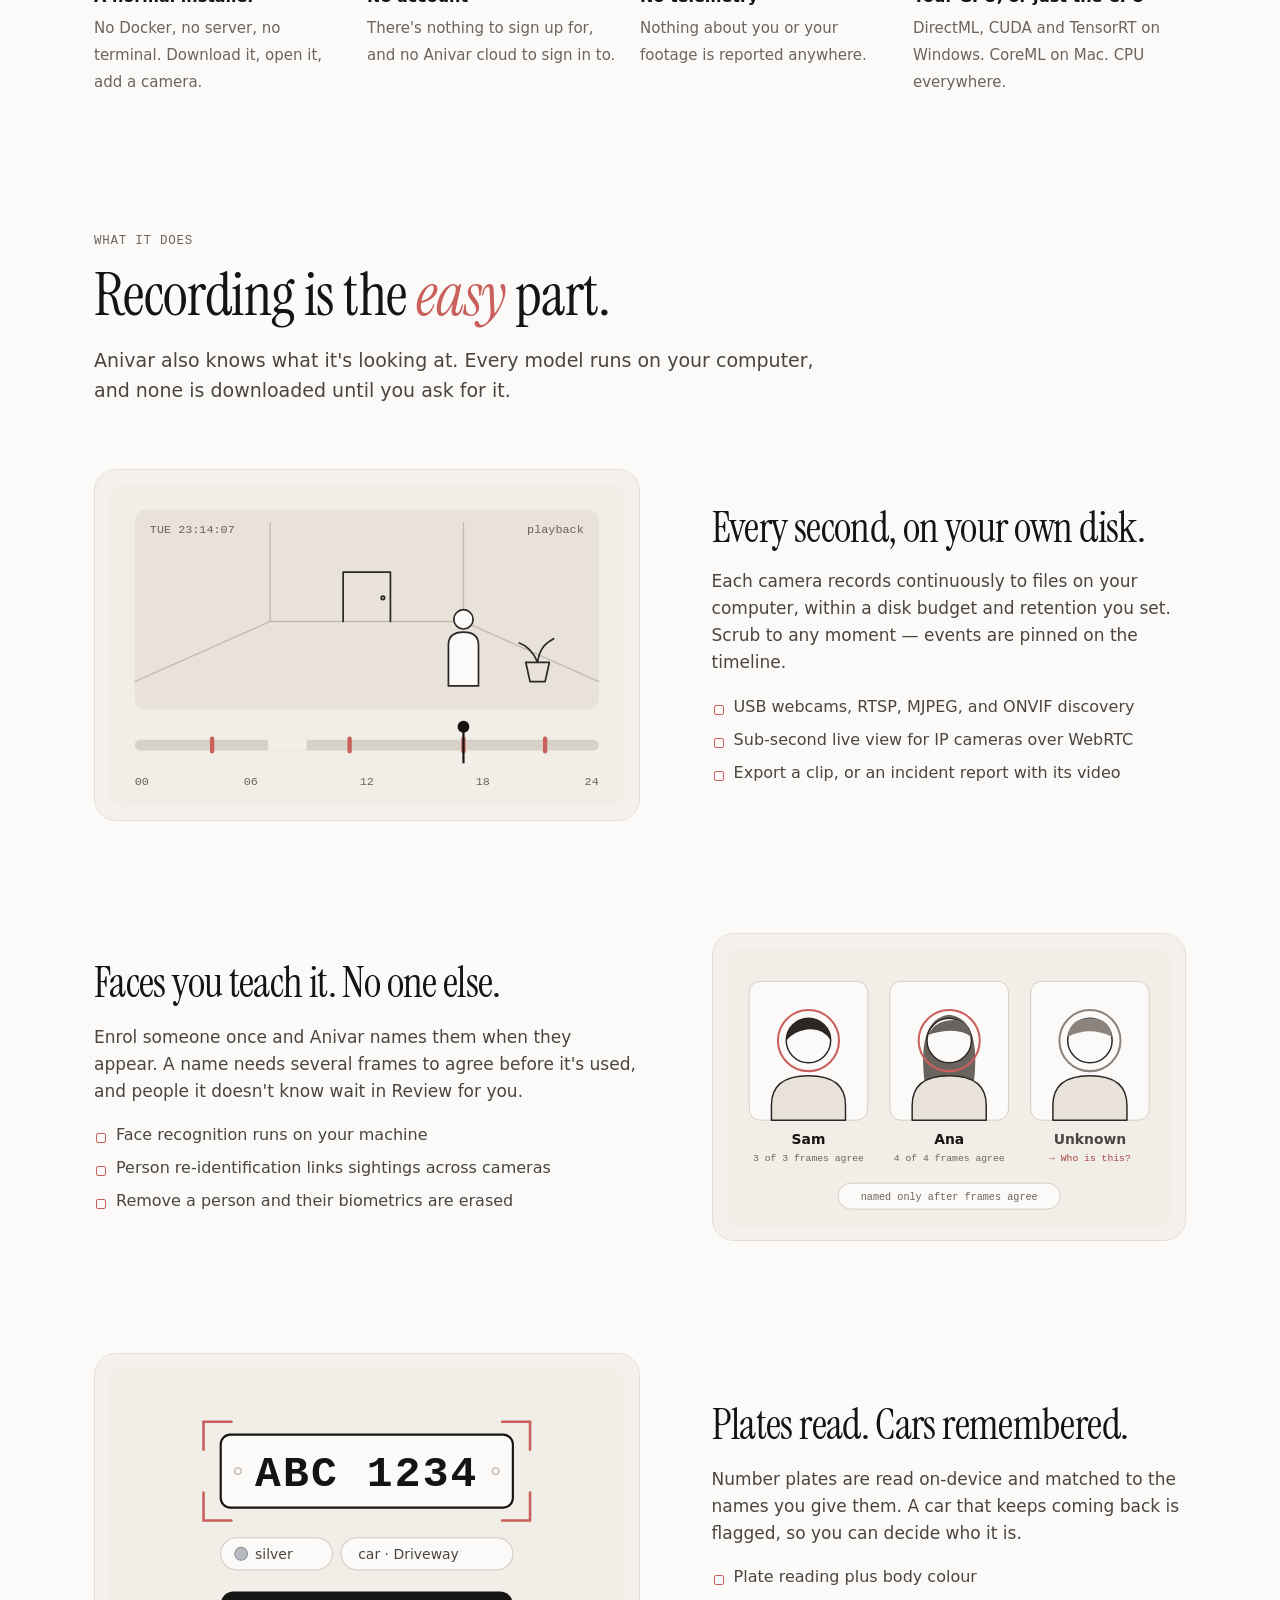
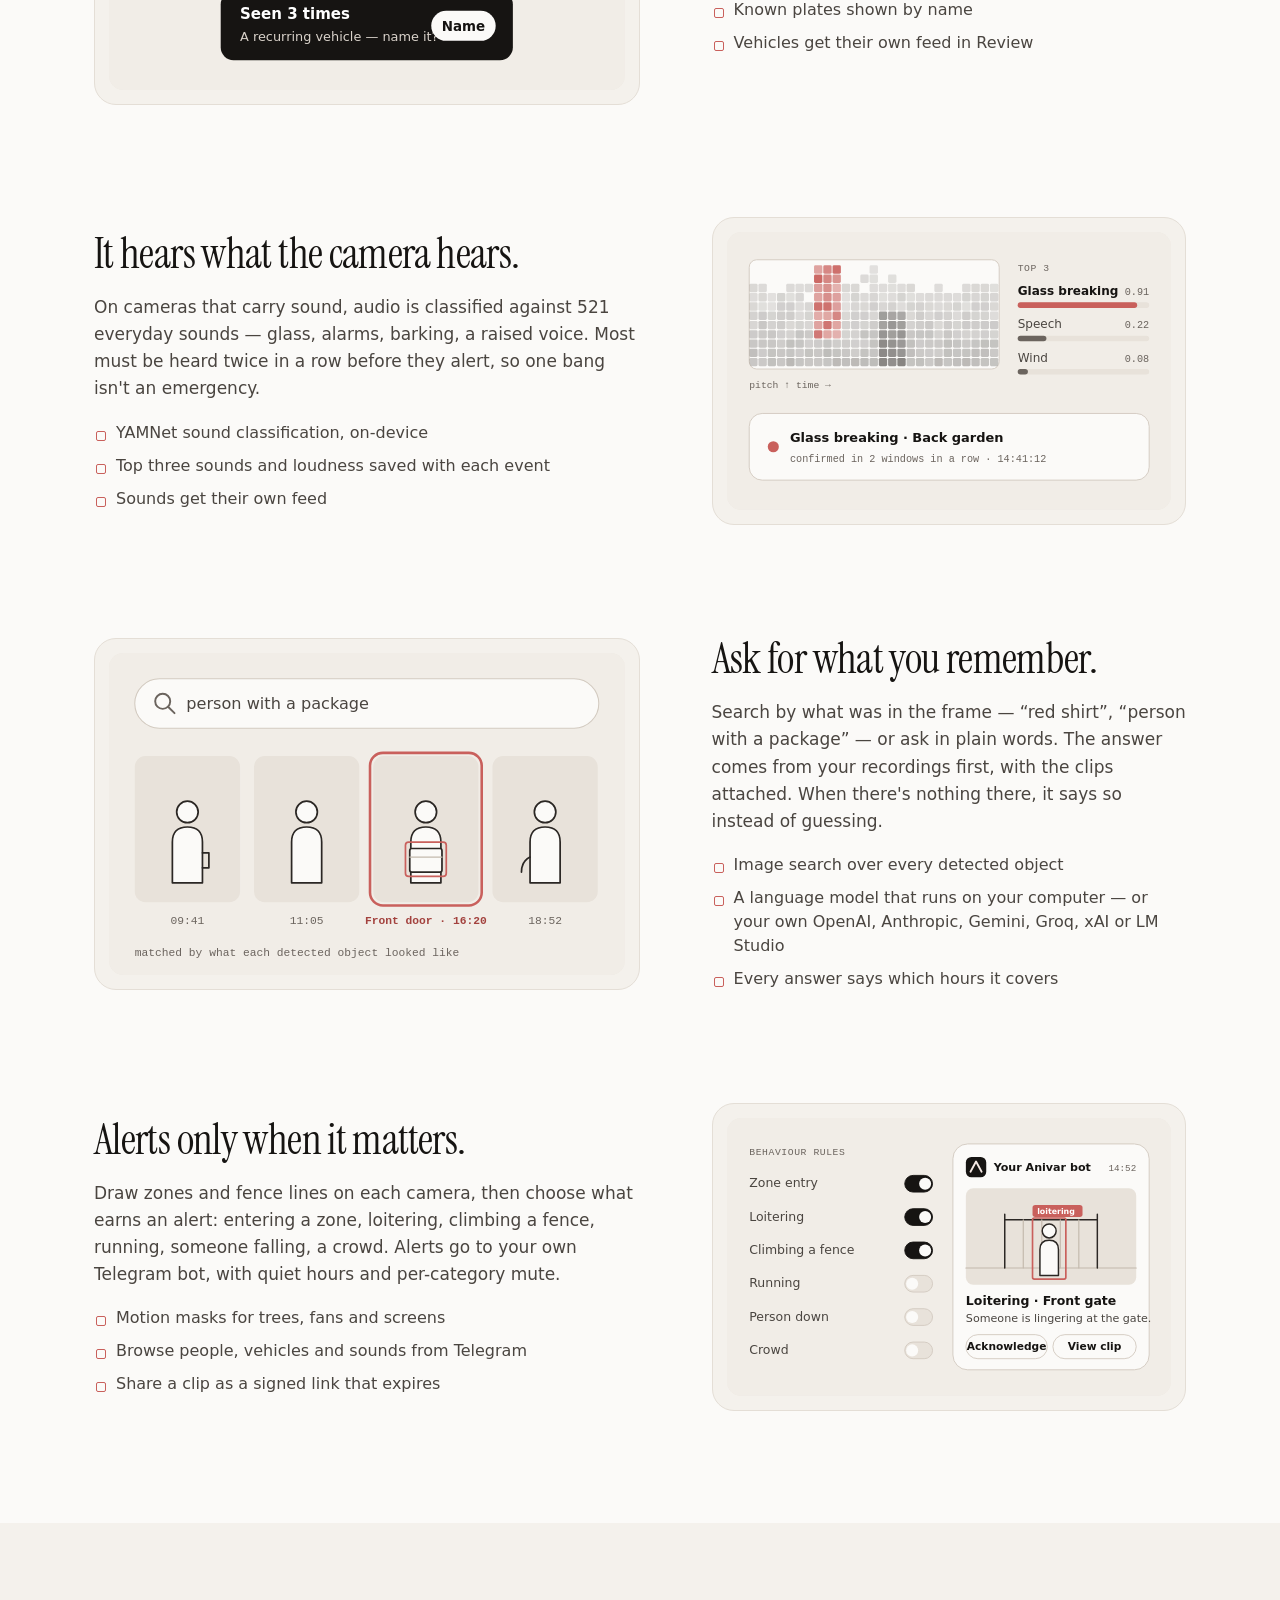
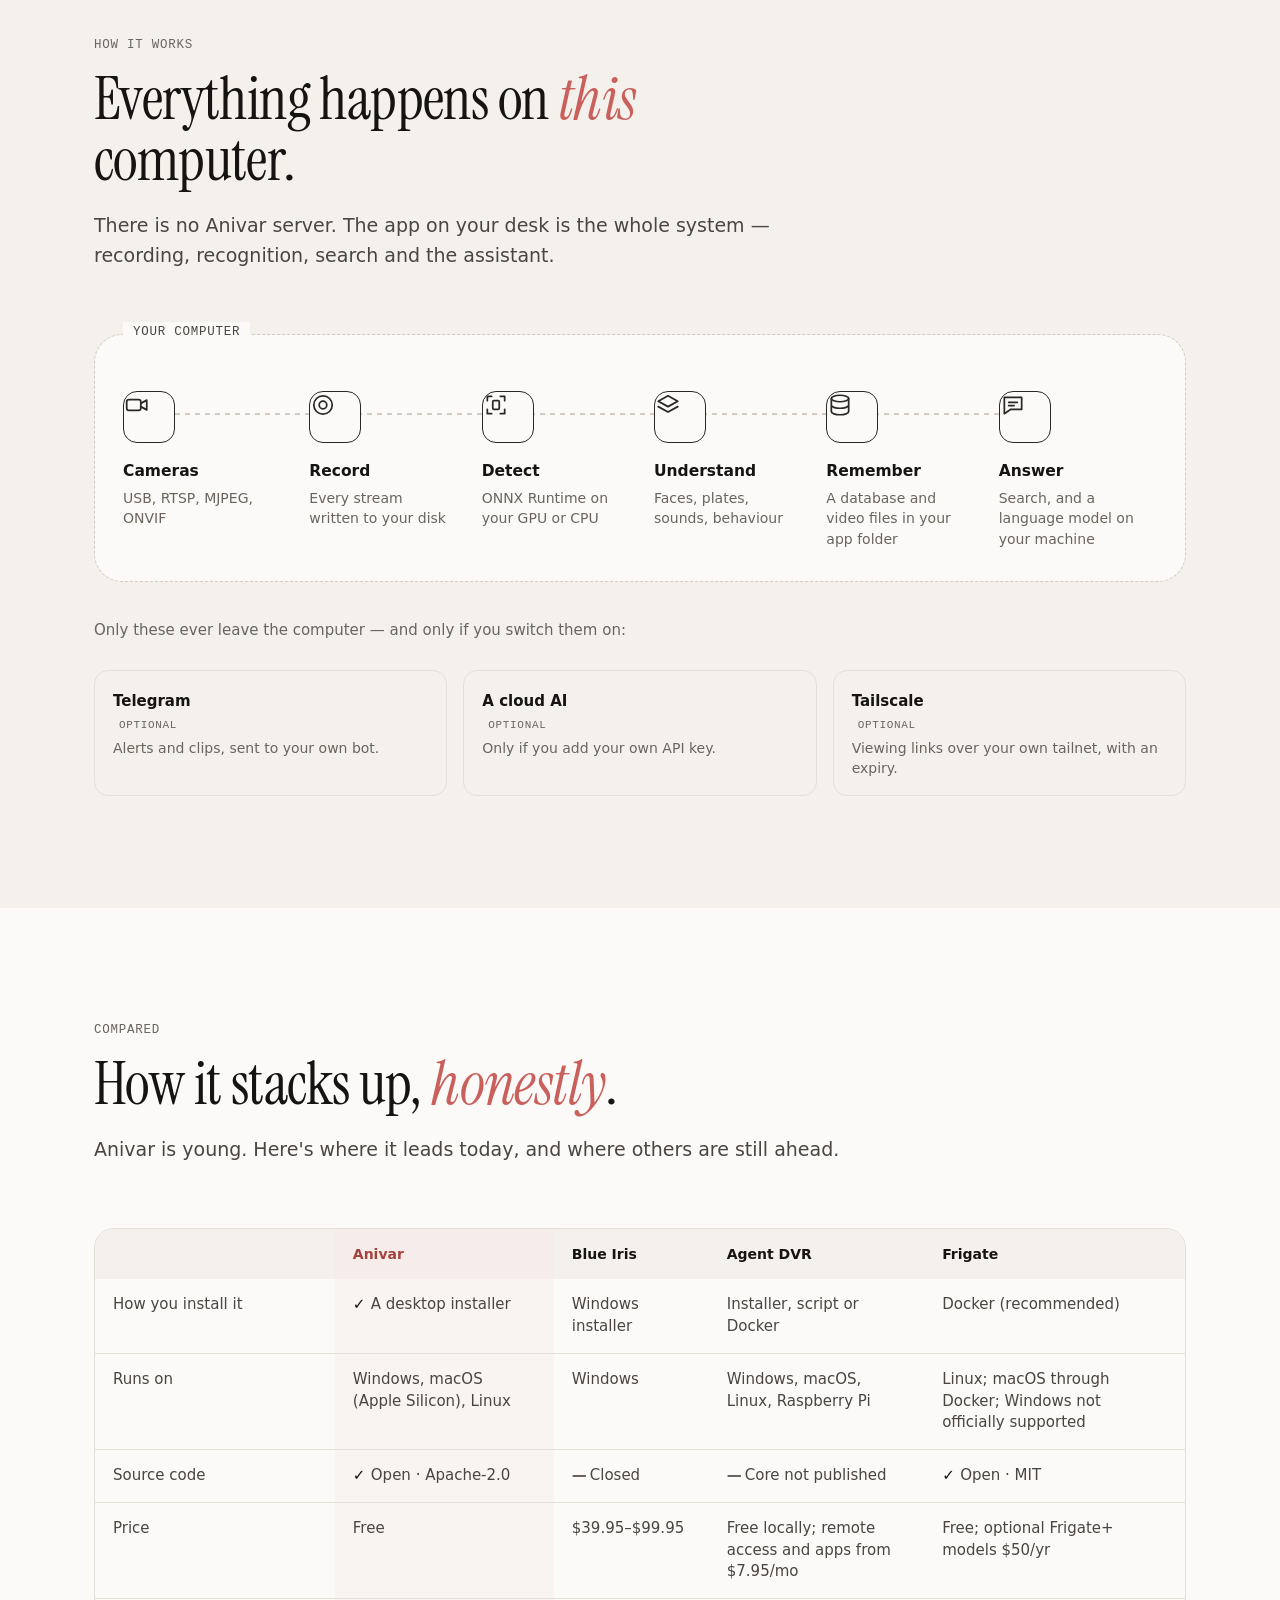
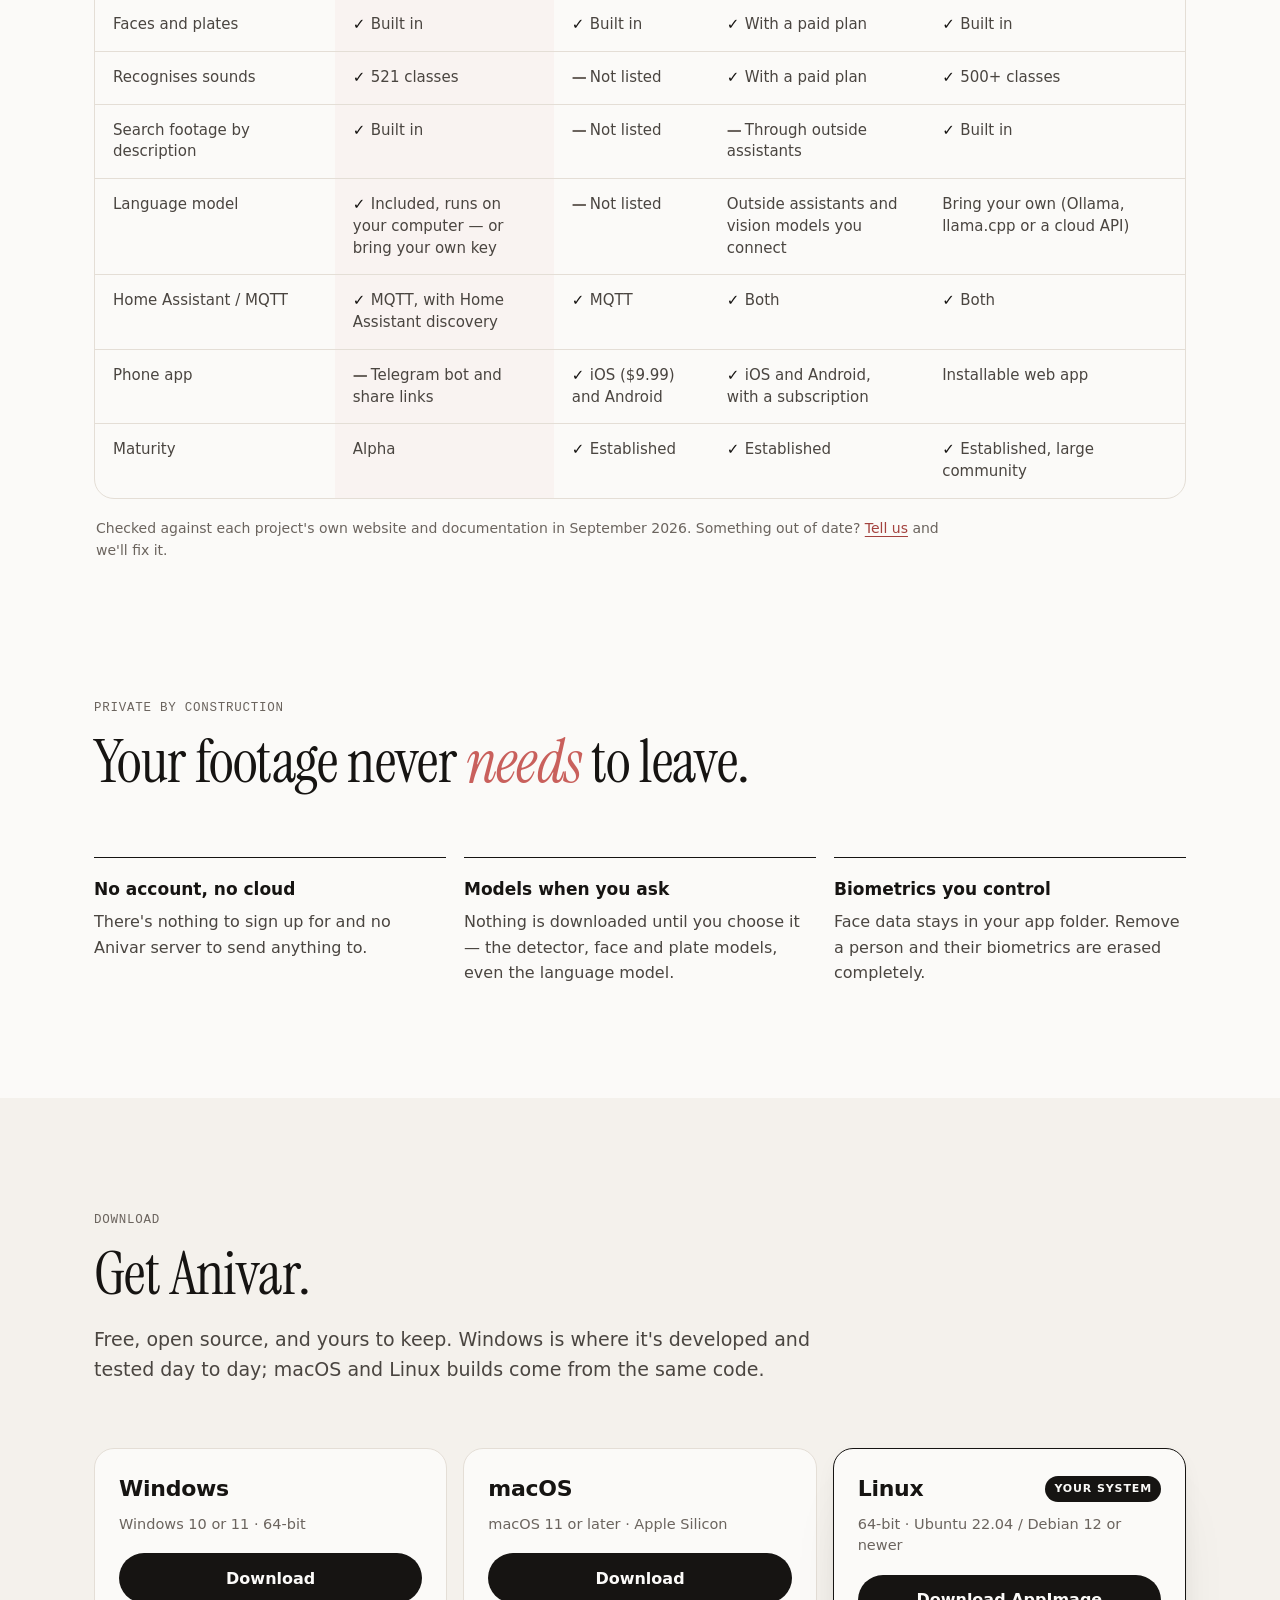
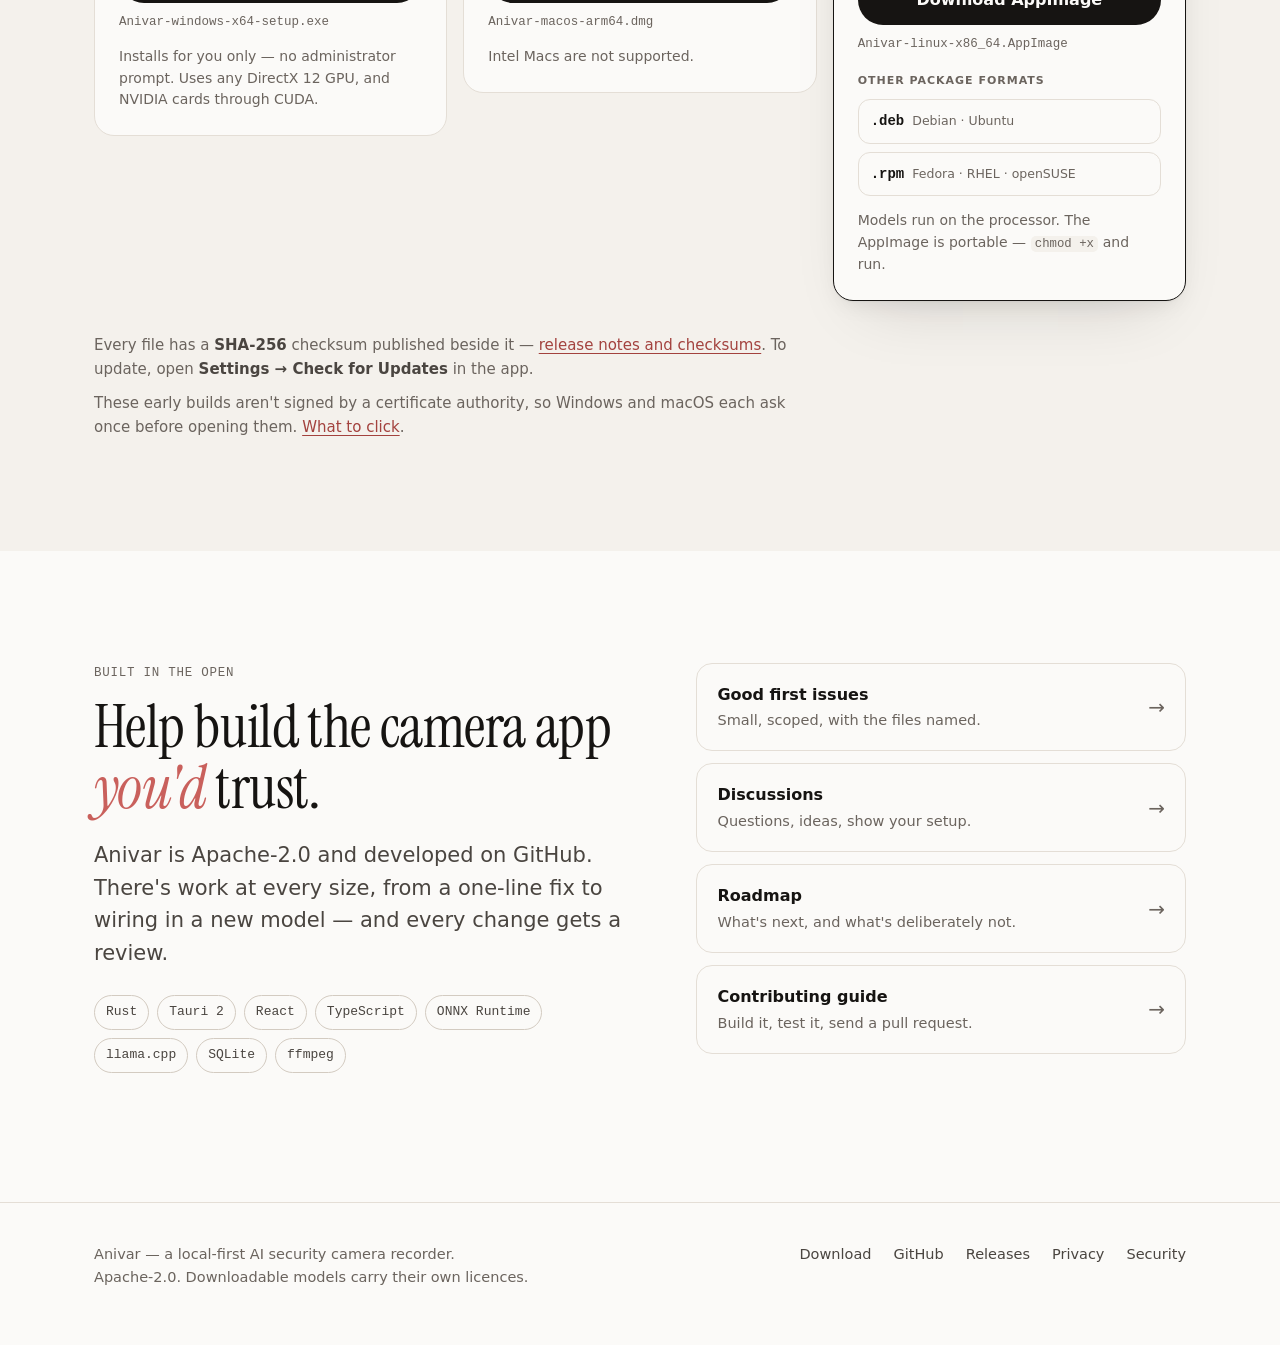
==== commit 425fb68d: "Compare: Anivar now has MQTT with Home Assistant discovery (0.1.7) Co-Authored-By: Claude Opus 5.5 <" ====
--- a/index.html
+++ b/index.html
@@ -437,7 +437,7 @@
           <tr><th scope="row">Recognises sounds</th><td class="us"><span class="y" aria-hidden="true">✓</span>521 classes</td><td><span class="n" aria-hidden="true">—</span>Not listed</td><td><span class="y" aria-hidden="true">✓</span>With a paid plan</td><td><span class="y" aria-hidden="true">✓</span>500+ classes</td></tr>
           <tr><th scope="row">Search footage by description</th><td class="us"><span class="y" aria-hidden="true">✓</span>Built in</td><td><span class="n" aria-hidden="true">—</span>Not listed</td><td><span class="n" aria-hidden="true">—</span>Through outside assistants</td><td><span class="y" aria-hidden="true">✓</span>Built in</td></tr>
           <tr><th scope="row">Language model</th><td class="us"><span class="y" aria-hidden="true">✓</span>Included, runs on your computer — or bring your own key</td><td><span class="n" aria-hidden="true">—</span>Not listed</td><td>Outside assistants and vision models you connect</td><td>Bring your own (Ollama, llama.cpp or a cloud API)</td></tr>
-          <tr><th scope="row">Home Assistant / MQTT</th><td class="us"><span class="n" aria-hidden="true">—</span>No — alerts go to Telegram</td><td><span class="y" aria-hidden="true">✓</span>MQTT</td><td><span class="y" aria-hidden="true">✓</span>Both</td><td><span class="y" aria-hidden="true">✓</span>Both</td></tr>
+          <tr><th scope="row">Home Assistant / MQTT</th><td class="us"><span class="y" aria-hidden="true">✓</span>MQTT, with Home Assistant discovery</td><td><span class="y" aria-hidden="true">✓</span>MQTT</td><td><span class="y" aria-hidden="true">✓</span>Both</td><td><span class="y" aria-hidden="true">✓</span>Both</td></tr>
           <tr><th scope="row">Phone app</th><td class="us"><span class="n" aria-hidden="true">—</span>Telegram bot and share links</td><td><span class="y" aria-hidden="true">✓</span>iOS ($9.99) and Android</td><td><span class="y" aria-hidden="true">✓</span>iOS and Android, with a subscription</td><td>Installable web app</td></tr>
           <tr><th scope="row">Maturity</th><td class="us">Alpha</td><td><span class="y" aria-hidden="true">✓</span>Established</td><td><span class="y" aria-hidden="true">✓</span>Established</td><td><span class="y" aria-hidden="true">✓</span>Established, large community</td></tr>
         </tbody>
